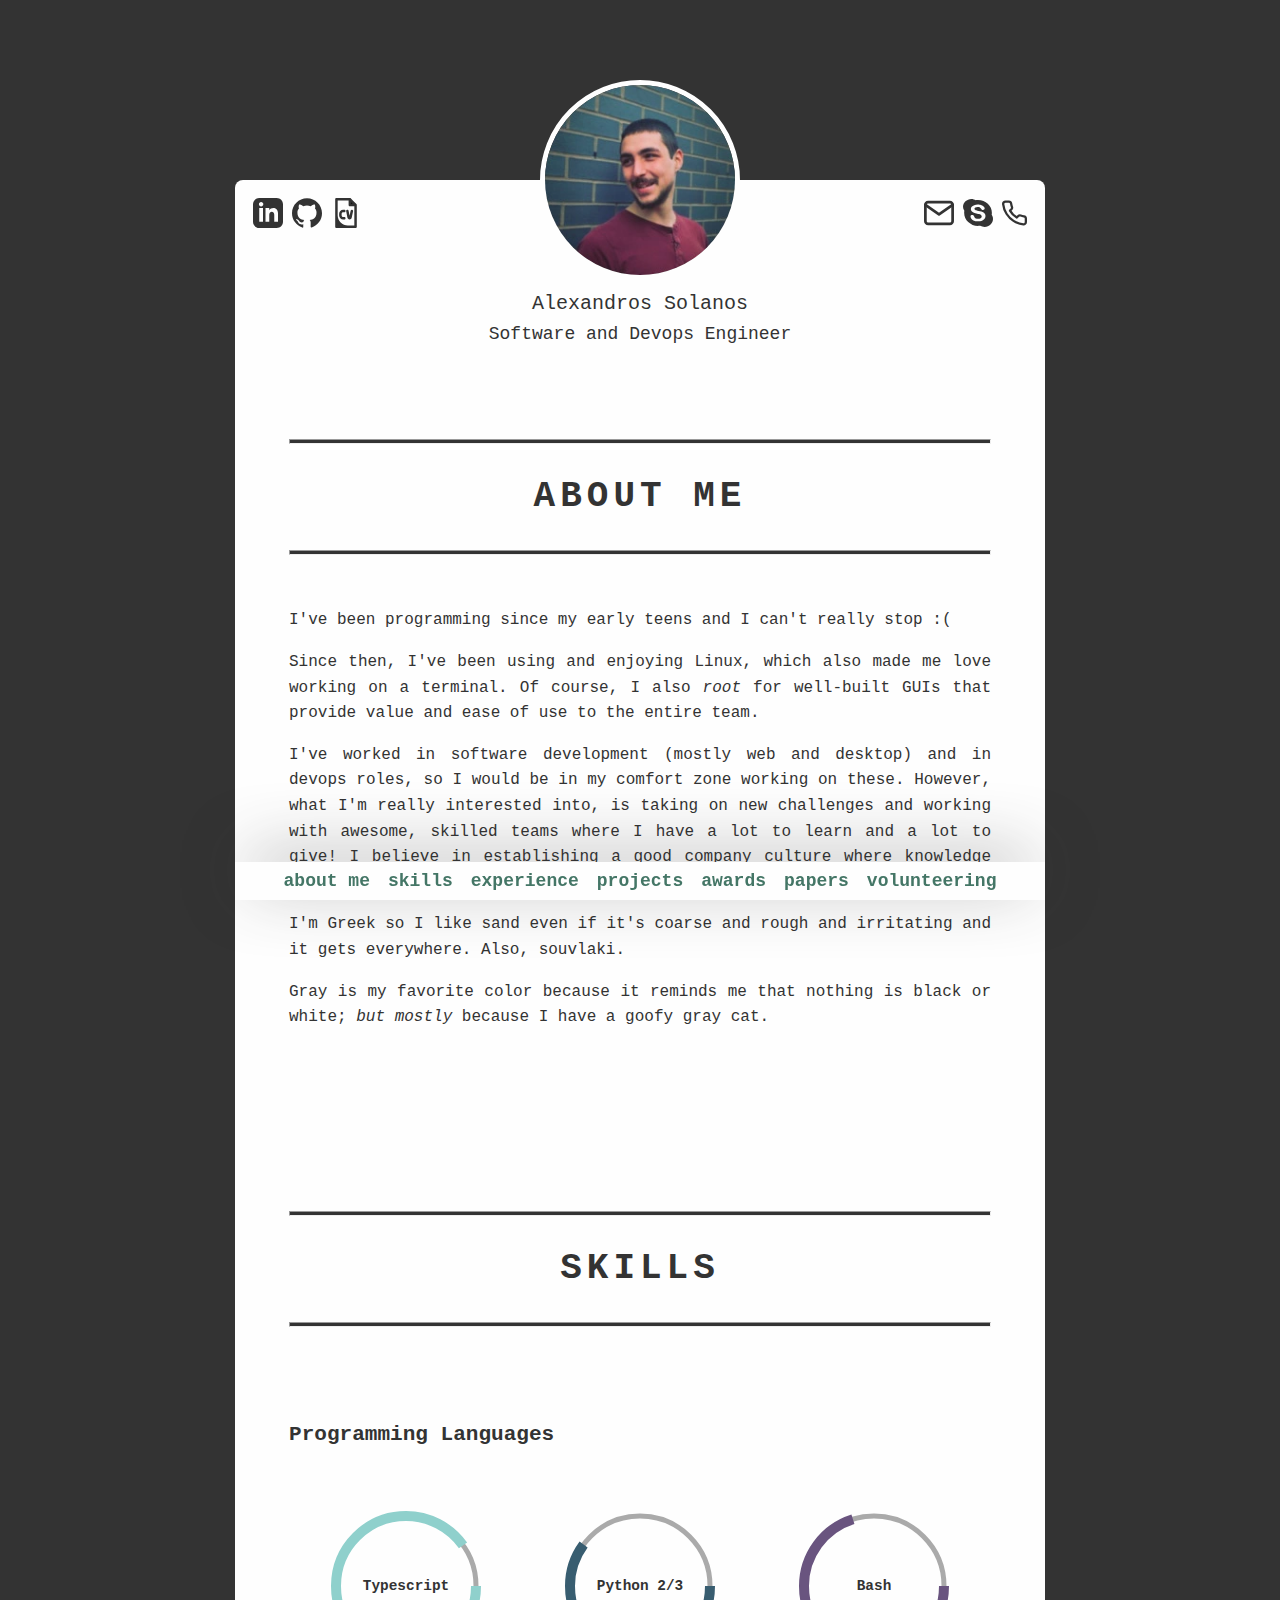
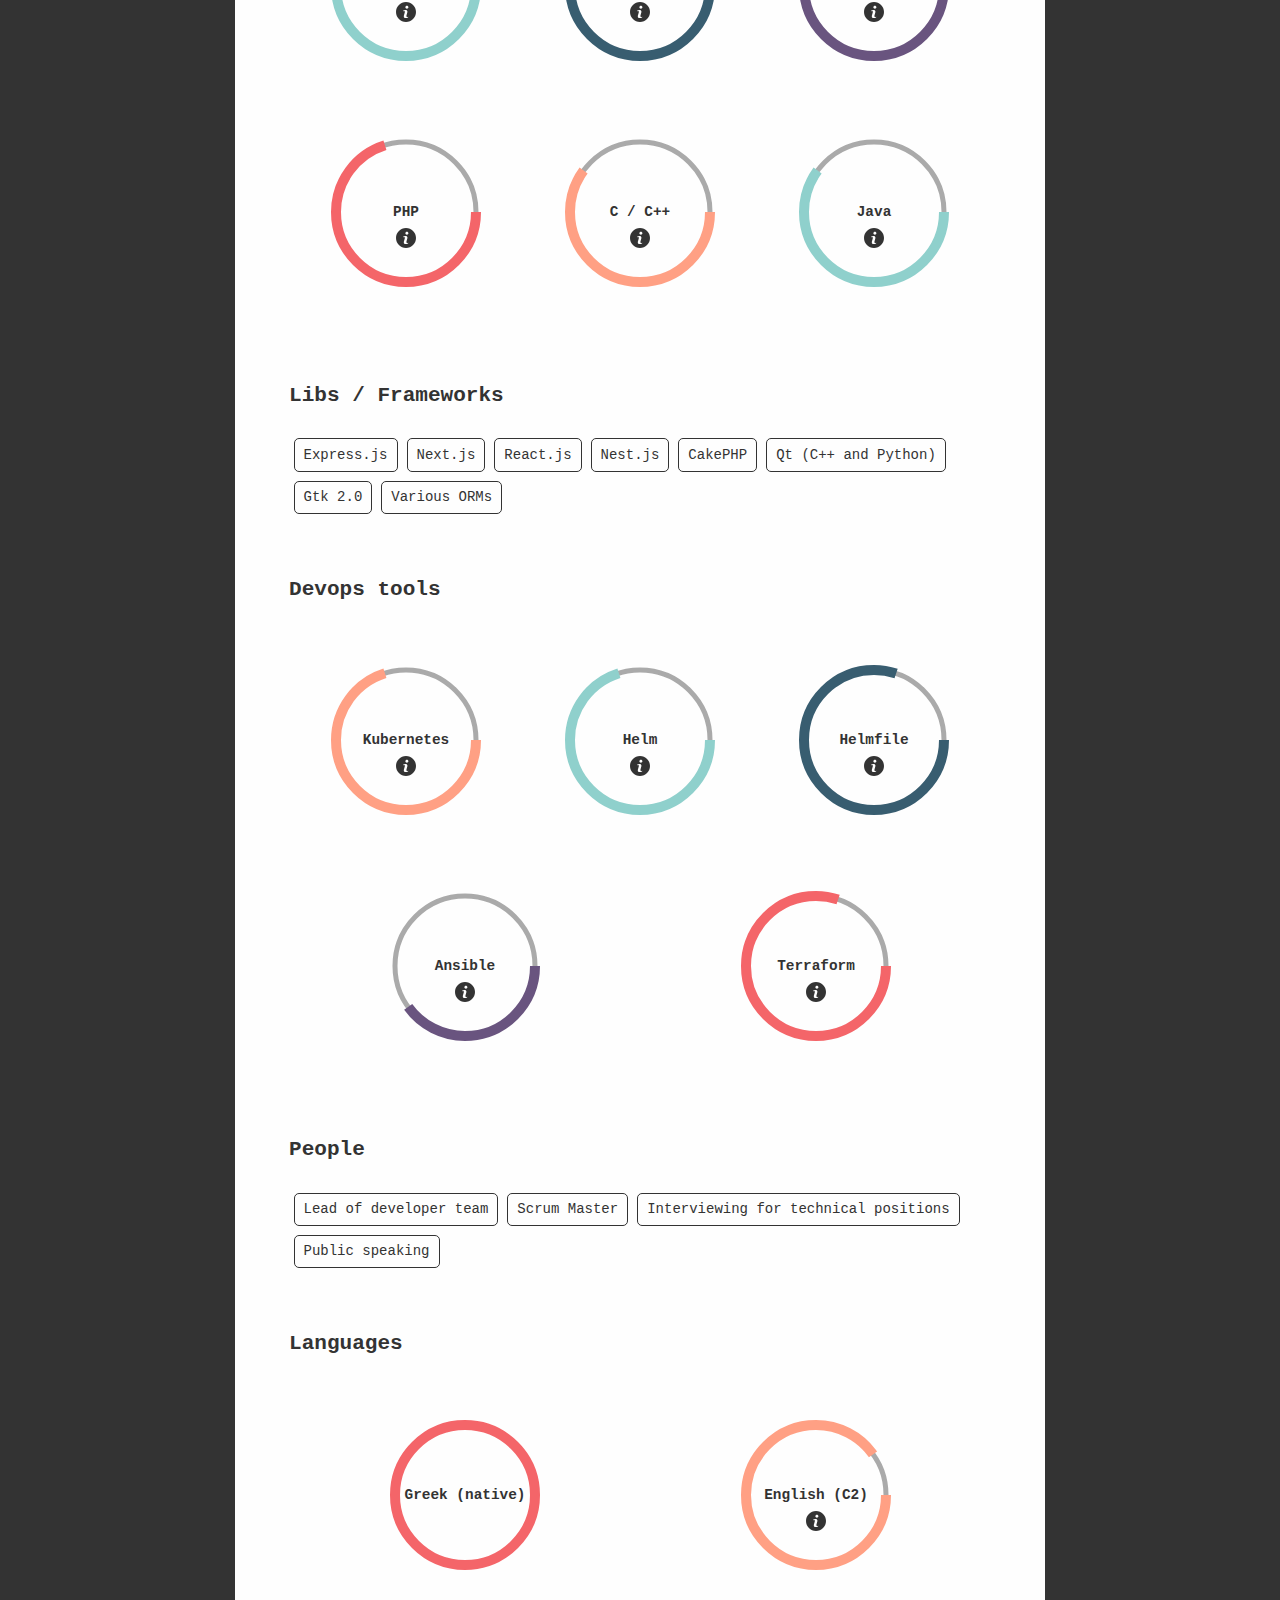
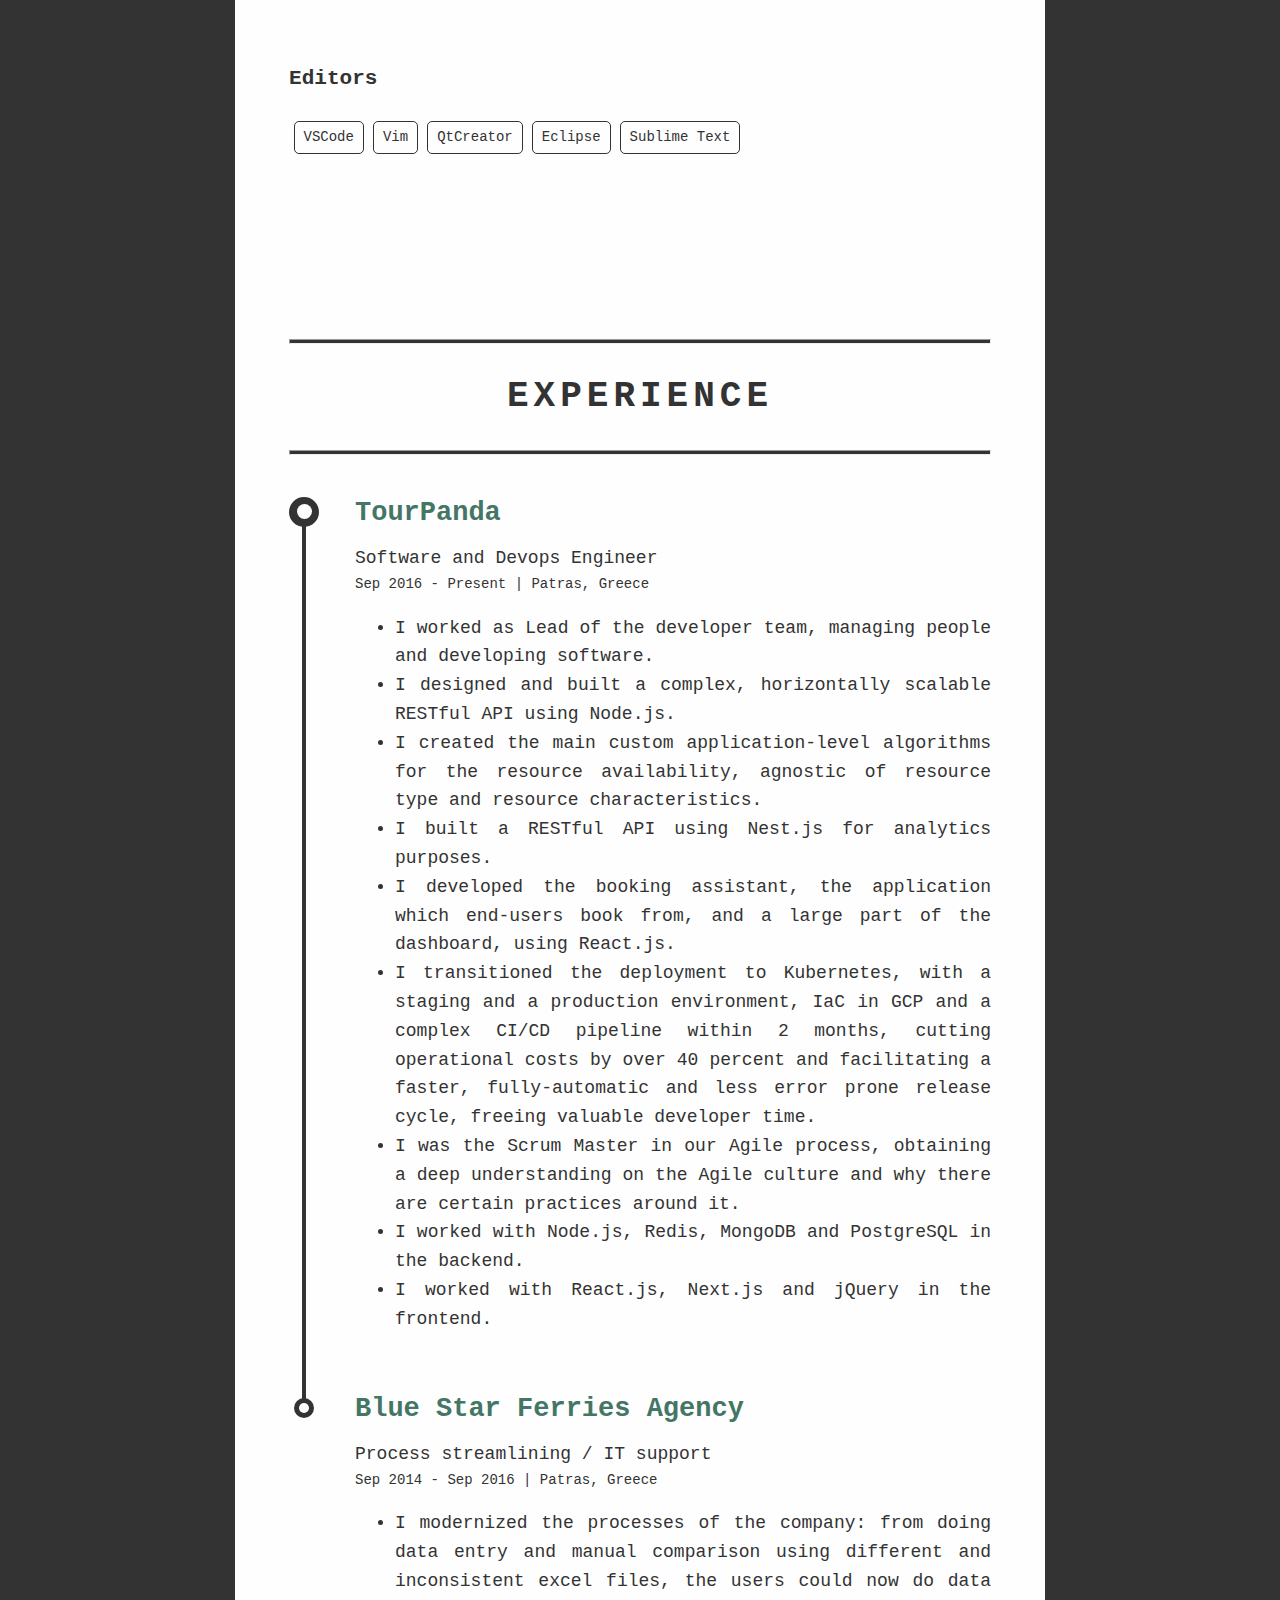
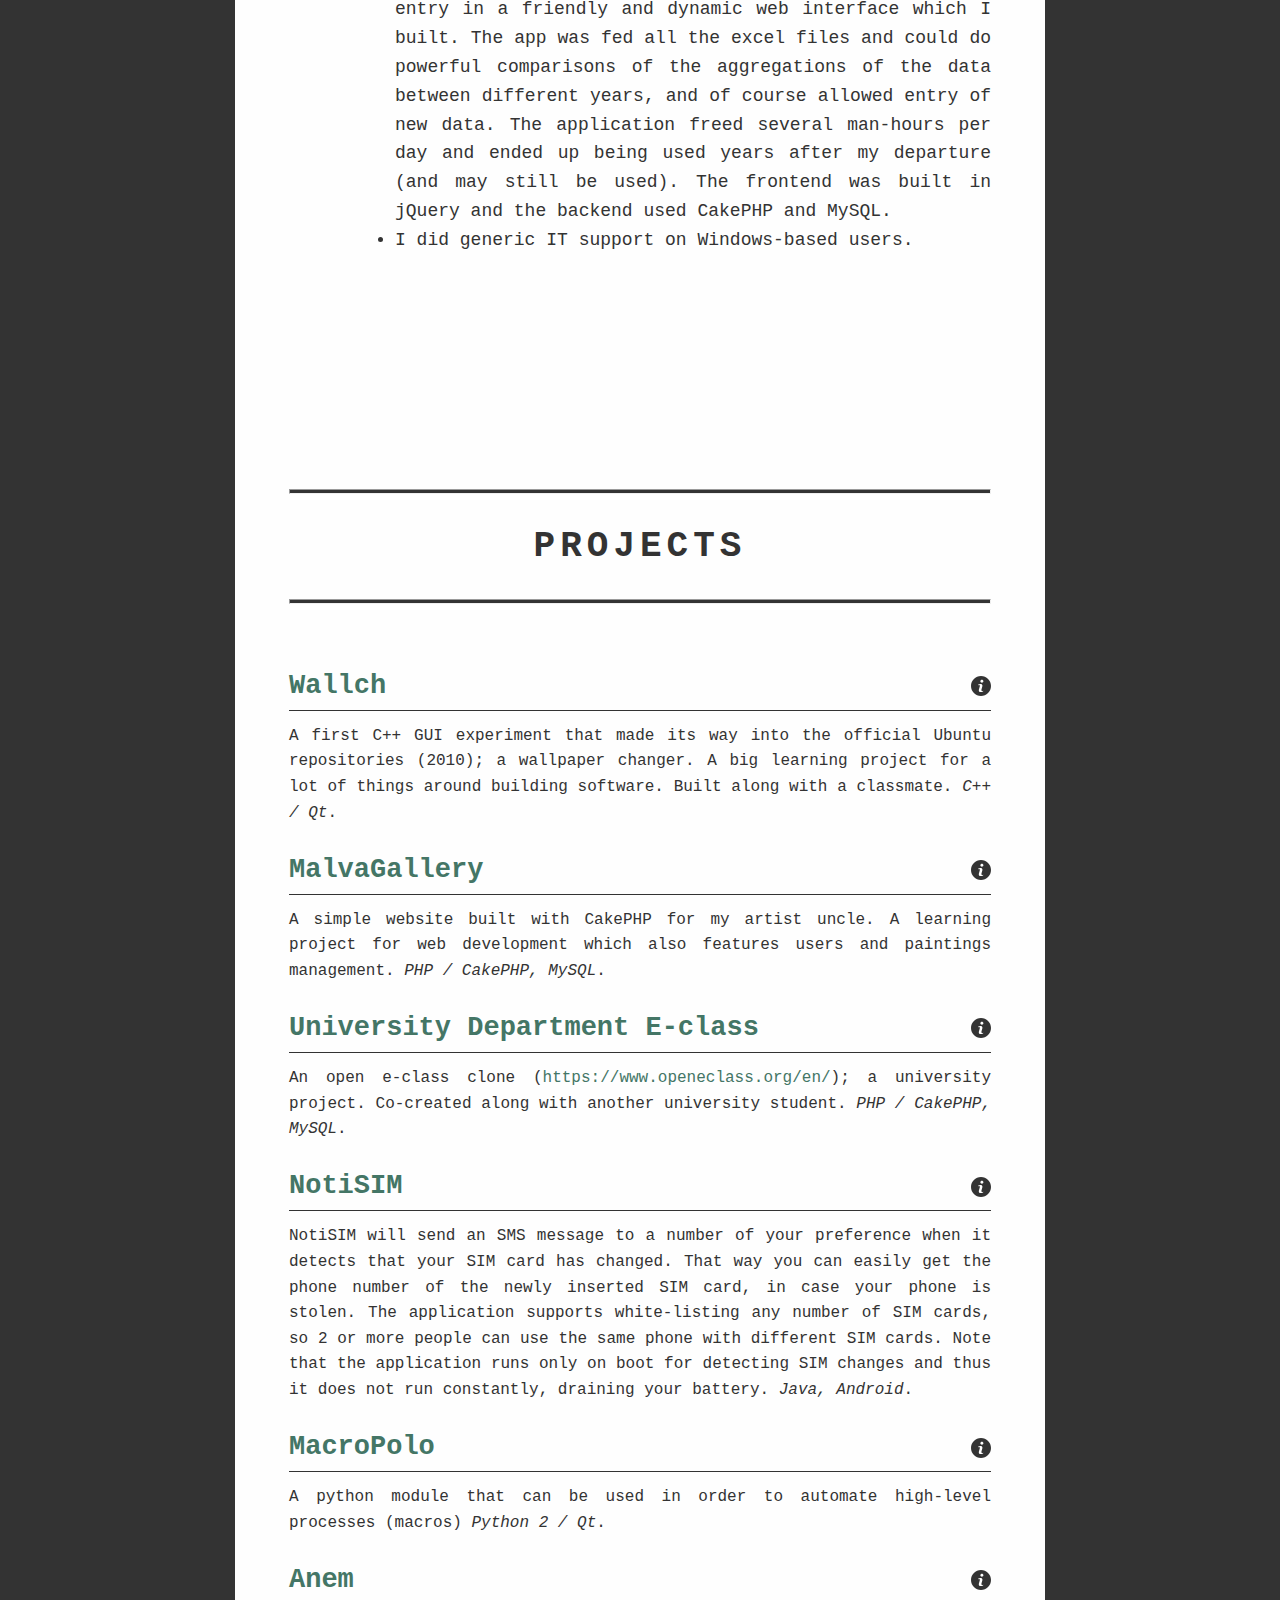
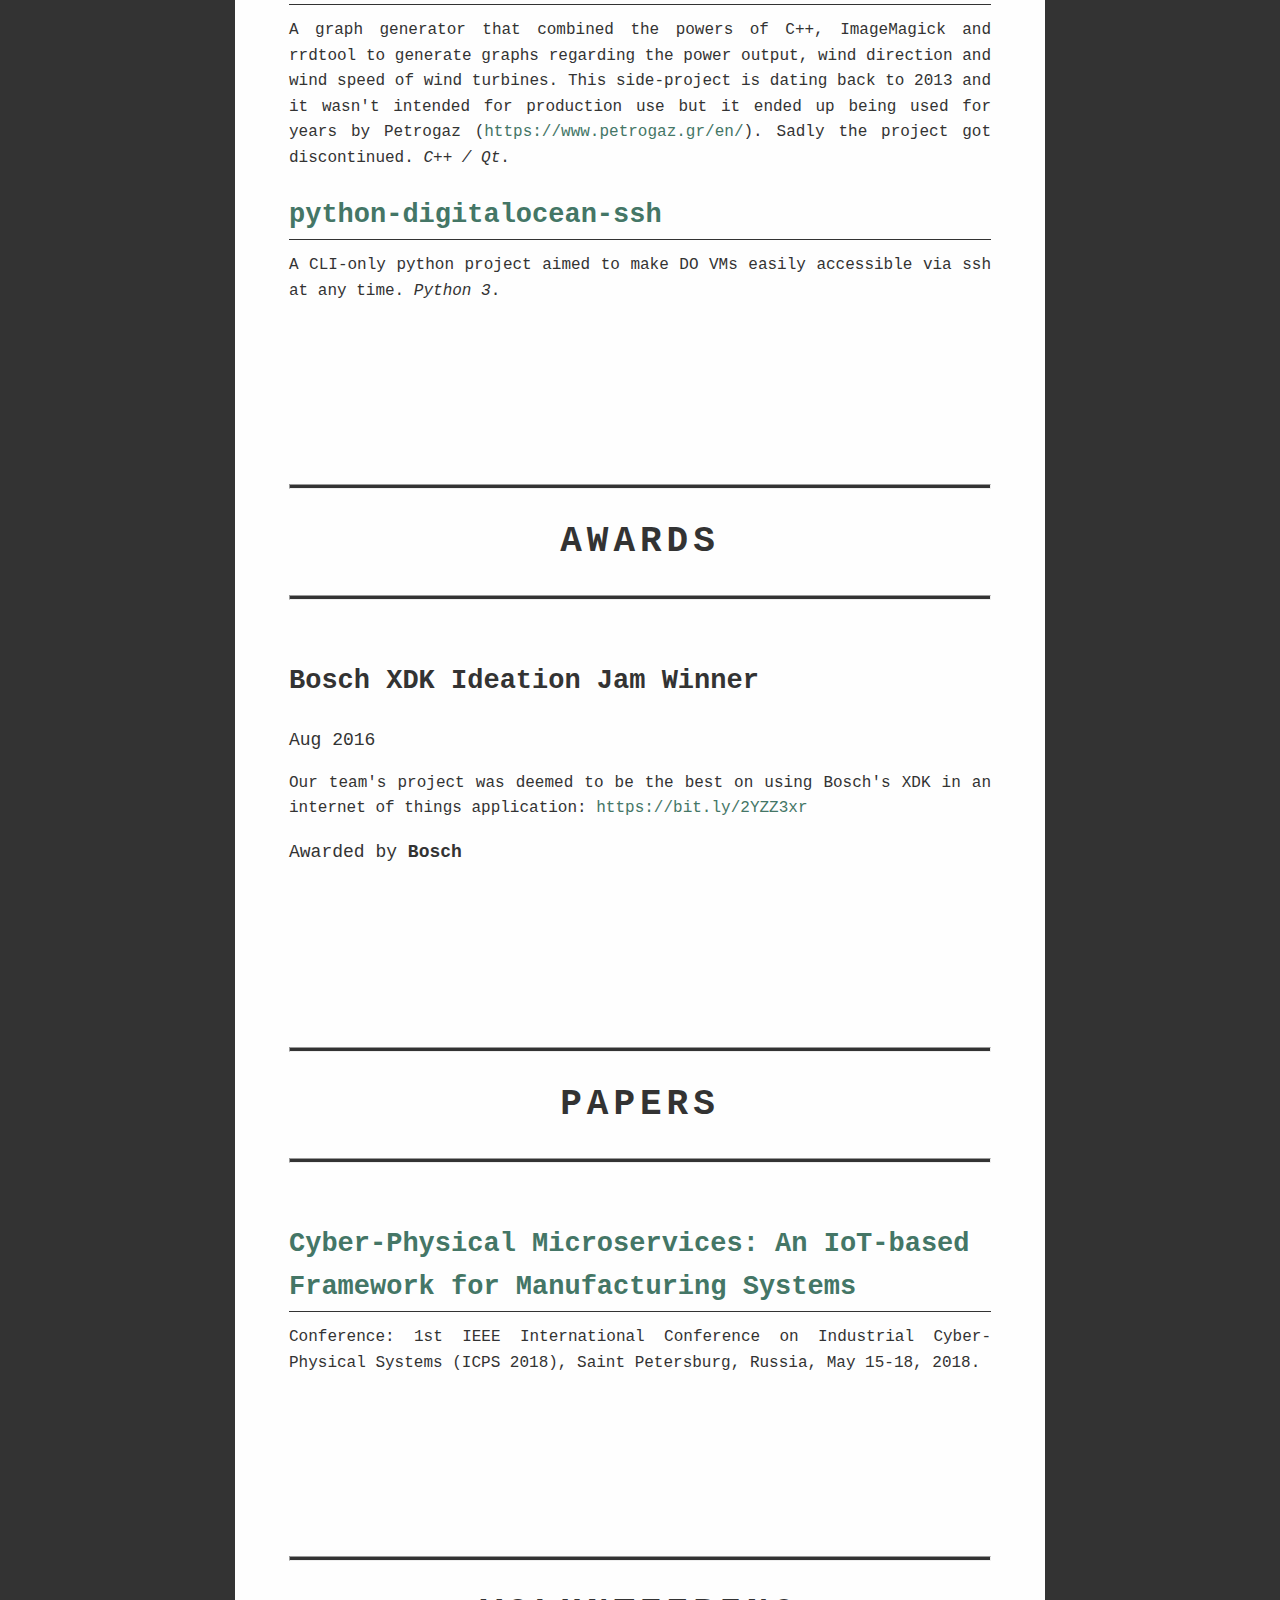
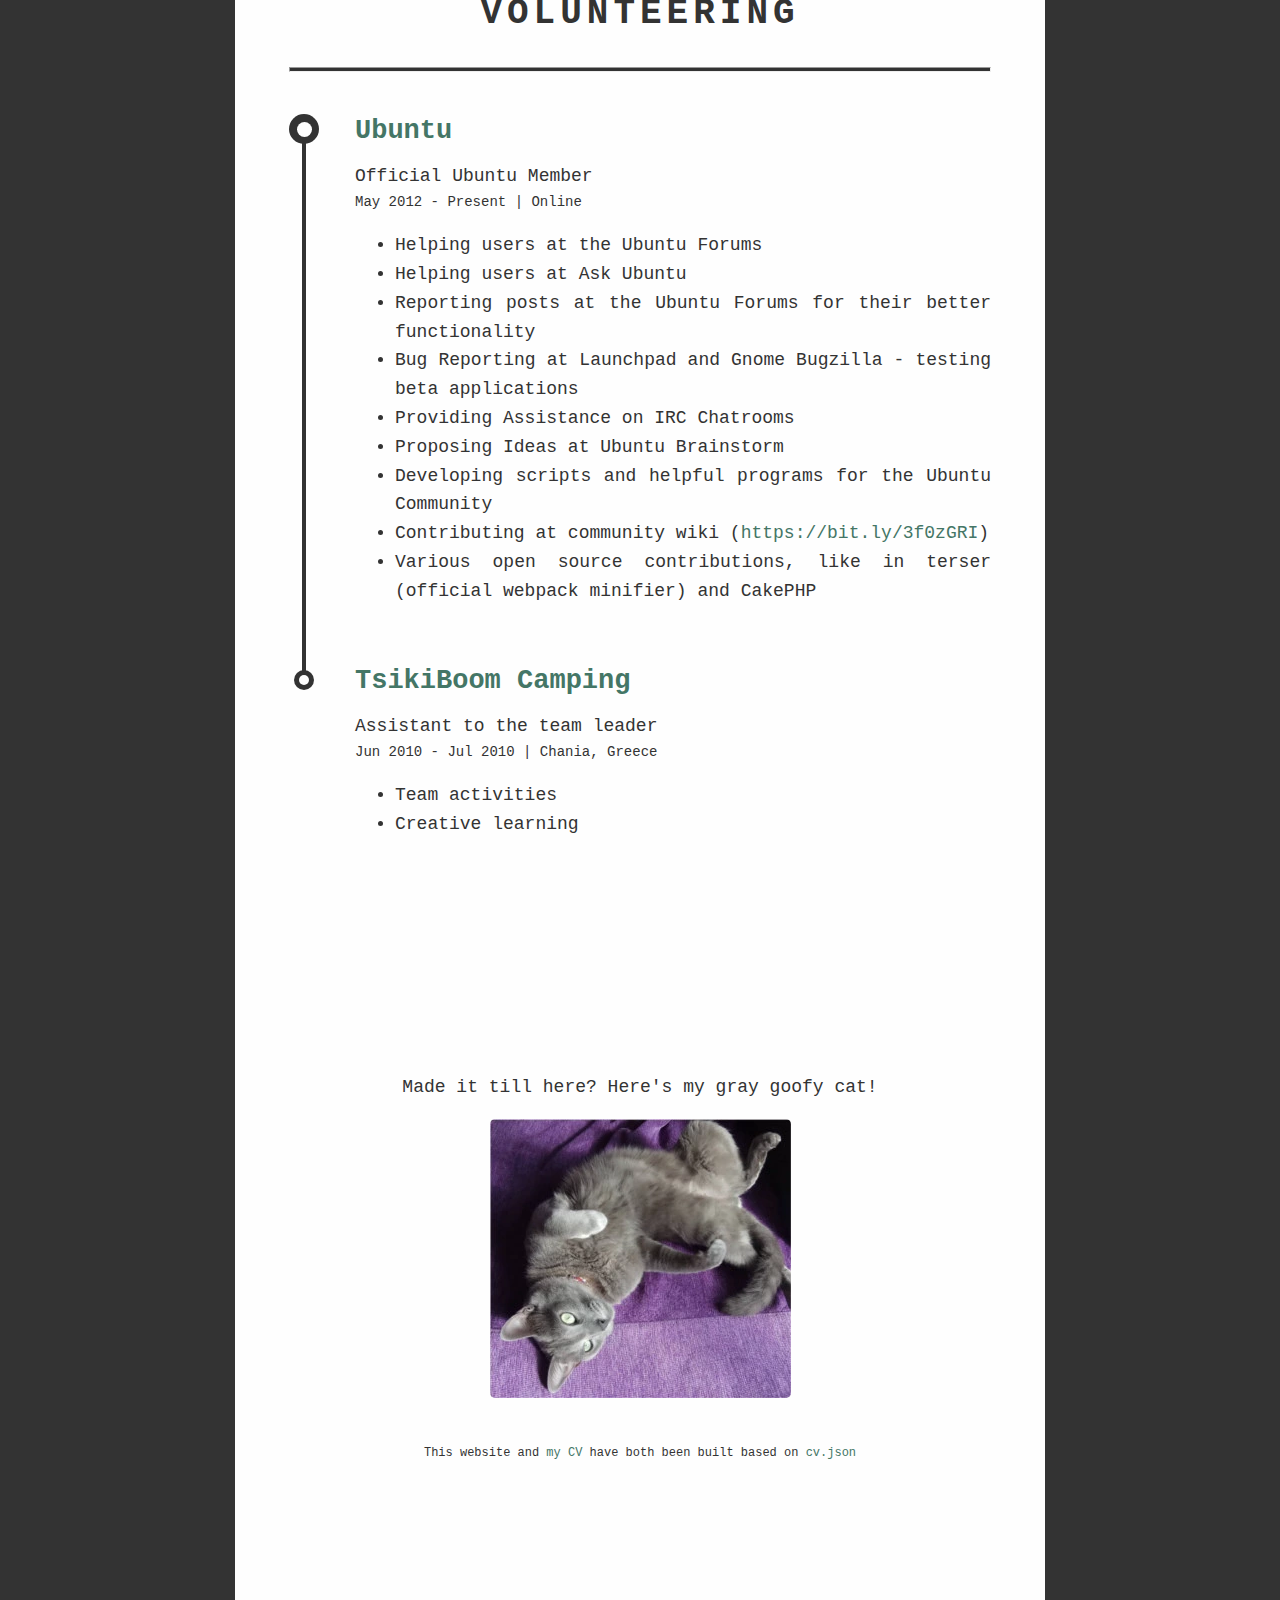
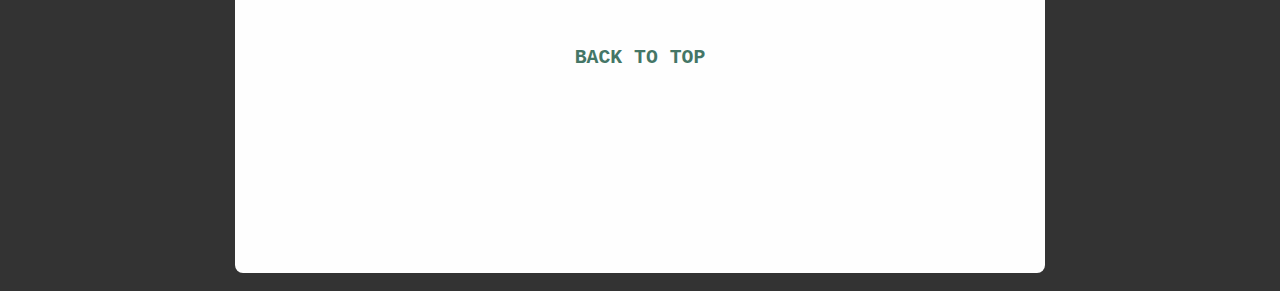
==== index.html @ 2d7b00c6 "Add thesis" ====
<!DOCTYPE html><html lang="en"><head><meta name="viewport" content="width=device-width"/><meta charSet="utf-8"/><link rel="icon" href="/favicon.ico"/><meta name="description" content="Learn how to build a personal website using Next.js"/><meta name="og:image" content="https://hytromo.github.io/face.jpeg"/><meta name="og:title" content="Alexandros Solanos"/><meta name="twitter:card" content="summary_large_image"/><title>Alexandros Solanos</title><meta name="next-head-count" content="8"/><link rel="preload" href="/_next/static/css/b0ff7fcc3a91b32f04a1.css" as="style"/><link rel="stylesheet" href="/_next/static/css/b0ff7fcc3a91b32f04a1.css"/><link rel="preload" href="/_next/static/css/cb4c4934662d2ac62aca.css" as="style"/><link rel="stylesheet" href="/_next/static/css/cb4c4934662d2ac62aca.css"/><link rel="preload" href="/_next/static/gJy0-XSWTUy_GkOORgJq3/pages/_app.js" as="script"/><link rel="preload" href="/_next/static/gJy0-XSWTUy_GkOORgJq3/pages/index.js" as="script"/><link rel="preload" href="/_next/static/runtime/webpack-c212667a5f965e81e004.js" as="script"/><link rel="preload" href="/_next/static/chunks/framework.c6faae2799416a6da8e8.js" as="script"/><link rel="preload" href="/_next/static/chunks/eb1008fdc35993d9be928523d91cb8d6f67444ec.a1a019ce3158294c8679.js" as="script"/><link rel="preload" href="/_next/static/runtime/main-e836bcb712dde9396cb3.js" as="script"/></head><body><div id="__next"><div class="layout_container__Tz0qD"><header class="layout_header__6DqUa"><picture><source srcSet="/face.webp" type="image/webp"/><img alt="My face" class="layout_faceImage__W2Tnr" src="/face.jpeg"/></picture><div class="layout_name__1UqME">Alexandros Solanos</div><div>Software and Devops Engineer</div><div class="layout_mobileIcons__LIrTj"></div><div class="layout_topLeft__2dX0M"><a target="_blank" rel="noopener noreferrer" href="https://www.linkedin.com/in/alexandros-solanos-160709a7/"><img src="/linkedin.svg" alt="linkedin"/></a><a target="_blank" rel="noopener noreferrer" href="https://github.com/hytromo"><img src="/github.svg" alt="github"/></a><a target="_blank" rel="noopener noreferrer" href="/cv.pdf"><img src="/cv.svg" alt="cv"/></a></div><div class="layout_topRight__ve3b9"><a href="mailto:solanosalex@gmail.com"><img src="/mail.svg" alt="mail"/></a><a href="skype:alexsolanos?chat"><img src="/skype.svg" alt="skype"/></a><a href="tel:+30 6945482042"><img class="layout_phone__14ay0" src="/phone.svg" alt="phone"/></a></div><div class="layout_mobileIcons__LIrTj"><a target="_blank" rel="noopener noreferrer" href="https://www.linkedin.com/in/alexandros-solanos-160709a7/"><img src="/linkedin.svg" alt="linkedin"/></a><a target="_blank" rel="noopener noreferrer" href="https://github.com/hytromo"><img src="/github.svg" alt="github"/></a><a target="_blank" rel="noopener noreferrer" href="/cv.pdf"><img src="/cv.svg" alt="cv"/></a><a href="mailto:solanosalex@gmail.com"><img src="/mail.svg" alt="mail"/></a><a href="skype:alexsolanos?chat"><img src="/skype.svg" alt="skype"/></a><a href="tel:+30 6945482042"><img class="layout_phone__14ay0" src="/phone.svg" alt="phone"/></a></div></header><main><div class="titles-menu_menu__16Sk1"><div class="titles-menu_entry__3-_Ki"><a href="#about-me">about me</a></div><div class="titles-menu_entry__3-_Ki"><a href="#skills">skills</a></div><div class="titles-menu_entry__3-_Ki"><a href="#experience">experience</a></div><div class="titles-menu_entry__3-_Ki"><a href="#projects">projects</a></div><div class="titles-menu_entry__3-_Ki"><a href="#awards">awards</a></div><div class="titles-menu_entry__3-_Ki"><a href="#papers">papers</a></div><div class="titles-menu_entry__3-_Ki"><a href="#volunteering">volunteering</a></div></div><section id="about-me"><hr class="section_hr__8esOR"/><h1 class="section_title__LVh5S">about me</h1><hr class="section_hr__8esOR"/><br/><p>I&#x27;ve been programming since my early teens and I can&#x27;t really stop :(</p><p>Since then, I&#x27;ve been using and enjoying Linux, which also made me love working on a terminal. Of course, I also<!-- --> <span style="font-style:italic">root</span> for well-built GUIs that provide value and ease of use to the entire team.</p><p>I&#x27;ve worked in software development (mostly web and desktop) and in devops roles, so I would be in my comfort zone working on these. However, what I&#x27;m really interested into, is taking on new challenges and working with awesome, skilled teams where I have a lot to learn and a lot to give! I believe in establishing a good company culture where knowledge sharing is the norm; and not using knowledge as a status symbol.</p><p>I&#x27;m Greek so I like sand even if it&#x27;s coarse and rough and irritating and it gets everywhere. Also, souvlaki.</p><p>Gray is my favorite color because it reminds me that nothing is black or white; <span style="font-style:italic">but mostly</span> <!-- -->because I have a goofy gray cat.</p></section><section id="skills"><hr class="section_hr__8esOR"/><h1 class="section_title__LVh5S">Skills</h1><hr class="section_hr__8esOR"/><br/><div class="skill_skill__3th8Z"><h3>Programming Languages</h3><div class="skill_skillList__yq02U"><div class="level_level__3fiA7"><div style="position:relative" class="circular-percentage_clickableSvg__3l2Du"><svg class="circular-percentage_svg__1FMJr" style="cursor:pointer" width="150" height="150"><circle class="circular-percentage_svgCircleBg__32LI0" stroke="#aaa" cx="75" cy="75" r="70" stroke-width="5"></circle><circle class="circular-percentage_svgCircle__2Tv3u" stroke="#8fd0cc" cx="75" cy="75" r="70" stroke-width="10" stroke-dasharray="439.822971502571" stroke-dashoffset="0"></circle><text text-anchor="middle" dominant-baseline="middle" x="75" y="75" class="circular-percentage_svgCircleText__17afK">Typescript </text></svg><a class="circular-percentage_info__x0g6w"><img alt="info" title="more information" class="circular-percentage_infoImg__1vODZ" src="info.svg"/></a></div></div><div class="level_level__3fiA7"><div style="position:relative" class="circular-percentage_clickableSvg__3l2Du"><svg class="circular-percentage_svg__1FMJr" style="cursor:pointer" width="150" height="150"><circle class="circular-percentage_svgCircleBg__32LI0" stroke="#aaa" cx="75" cy="75" r="70" stroke-width="5"></circle><circle class="circular-percentage_svgCircle__2Tv3u" stroke="#385d70" cx="75" cy="75" r="70" stroke-width="10" stroke-dasharray="439.822971502571" stroke-dashoffset="0"></circle><text text-anchor="middle" dominant-baseline="middle" x="75" y="75" class="circular-percentage_svgCircleText__17afK">Python 2/3 </text></svg><a class="circular-percentage_info__x0g6w"><img alt="info" title="more information" class="circular-percentage_infoImg__1vODZ" src="info.svg"/></a></div></div><div class="level_level__3fiA7"><div style="position:relative" class="circular-percentage_clickableSvg__3l2Du"><svg class="circular-percentage_svg__1FMJr" style="cursor:pointer" width="150" height="150"><circle class="circular-percentage_svgCircleBg__32LI0" stroke="#aaa" cx="75" cy="75" r="70" stroke-width="5"></circle><circle class="circular-percentage_svgCircle__2Tv3u" stroke="#69547f" cx="75" cy="75" r="70" stroke-width="10" stroke-dasharray="439.822971502571" stroke-dashoffset="0"></circle><text text-anchor="middle" dominant-baseline="middle" x="75" y="75" class="circular-percentage_svgCircleText__17afK">Bash </text></svg><a class="circular-percentage_info__x0g6w"><img alt="info" title="more information" class="circular-percentage_infoImg__1vODZ" src="info.svg"/></a></div></div><div class="level_level__3fiA7"><div style="position:relative" class="circular-percentage_clickableSvg__3l2Du"><svg class="circular-percentage_svg__1FMJr" style="cursor:pointer" width="150" height="150"><circle class="circular-percentage_svgCircleBg__32LI0" stroke="#aaa" cx="75" cy="75" r="70" stroke-width="5"></circle><circle class="circular-percentage_svgCircle__2Tv3u" stroke="#f46569" cx="75" cy="75" r="70" stroke-width="10" stroke-dasharray="439.822971502571" stroke-dashoffset="0"></circle><text text-anchor="middle" dominant-baseline="middle" x="75" y="75" class="circular-percentage_svgCircleText__17afK">PHP </text></svg><a class="circular-percentage_info__x0g6w"><img alt="info" title="more information" class="circular-percentage_infoImg__1vODZ" src="info.svg"/></a></div></div><div class="level_level__3fiA7"><div style="position:relative" class="circular-percentage_clickableSvg__3l2Du"><svg class="circular-percentage_svg__1FMJr" style="cursor:pointer" width="150" height="150"><circle class="circular-percentage_svgCircleBg__32LI0" stroke="#aaa" cx="75" cy="75" r="70" stroke-width="5"></circle><circle class="circular-percentage_svgCircle__2Tv3u" stroke="#ffa084" cx="75" cy="75" r="70" stroke-width="10" stroke-dasharray="439.822971502571" stroke-dashoffset="0"></circle><text text-anchor="middle" dominant-baseline="middle" x="75" y="75" class="circular-percentage_svgCircleText__17afK">C / C++ </text></svg><a class="circular-percentage_info__x0g6w"><img alt="info" title="more information" class="circular-percentage_infoImg__1vODZ" src="info.svg"/></a></div></div><div class="level_level__3fiA7"><div style="position:relative" class="circular-percentage_clickableSvg__3l2Du"><svg class="circular-percentage_svg__1FMJr" style="cursor:pointer" width="150" height="150"><circle class="circular-percentage_svgCircleBg__32LI0" stroke="#aaa" cx="75" cy="75" r="70" stroke-width="5"></circle><circle class="circular-percentage_svgCircle__2Tv3u" stroke="#8fd0cc" cx="75" cy="75" r="70" stroke-width="10" stroke-dasharray="439.822971502571" stroke-dashoffset="0"></circle><text text-anchor="middle" dominant-baseline="middle" x="75" y="75" class="circular-percentage_svgCircleText__17afK">Java </text></svg><a class="circular-percentage_info__x0g6w"><img alt="info" title="more information" class="circular-percentage_infoImg__1vODZ" src="info.svg"/></a></div></div></div></div><div class="skill_skill__3th8Z"><h3>Libs / Frameworks</h3><div class="skill_simpleSkillList__3i7ix"><div class="level_progressLess__1eMYr">Express.js</div><div class="level_progressLess__1eMYr">Next.js</div><div class="level_progressLess__1eMYr">React.js</div><div class="level_progressLess__1eMYr">Nest.js</div><div class="level_progressLess__1eMYr">CakePHP</div><div class="level_progressLess__1eMYr">Qt (C++ and Python)</div><div class="level_progressLess__1eMYr">Gtk 2.0</div><div class="level_progressLess__1eMYr">Various ORMs</div></div></div><div class="skill_skill__3th8Z"><h3>Devops tools</h3><div class="skill_skillList__yq02U"><div class="level_level__3fiA7"><div style="position:relative" class="circular-percentage_clickableSvg__3l2Du"><svg class="circular-percentage_svg__1FMJr" style="cursor:pointer" width="150" height="150"><circle class="circular-percentage_svgCircleBg__32LI0" stroke="#aaa" cx="75" cy="75" r="70" stroke-width="5"></circle><circle class="circular-percentage_svgCircle__2Tv3u" stroke="#ffa084" cx="75" cy="75" r="70" stroke-width="10" stroke-dasharray="439.822971502571" stroke-dashoffset="0"></circle><text text-anchor="middle" dominant-baseline="middle" x="75" y="75" class="circular-percentage_svgCircleText__17afK">Kubernetes </text></svg><a class="circular-percentage_info__x0g6w"><img alt="info" title="more information" class="circular-percentage_infoImg__1vODZ" src="info.svg"/></a></div></div><div class="level_level__3fiA7"><div style="position:relative" class="circular-percentage_clickableSvg__3l2Du"><svg class="circular-percentage_svg__1FMJr" style="cursor:pointer" width="150" height="150"><circle class="circular-percentage_svgCircleBg__32LI0" stroke="#aaa" cx="75" cy="75" r="70" stroke-width="5"></circle><circle class="circular-percentage_svgCircle__2Tv3u" stroke="#8fd0cc" cx="75" cy="75" r="70" stroke-width="10" stroke-dasharray="439.822971502571" stroke-dashoffset="0"></circle><text text-anchor="middle" dominant-baseline="middle" x="75" y="75" class="circular-percentage_svgCircleText__17afK">Helm </text></svg><a class="circular-percentage_info__x0g6w"><img alt="info" title="more information" class="circular-percentage_infoImg__1vODZ" src="info.svg"/></a></div></div><div class="level_level__3fiA7"><div style="position:relative" class="circular-percentage_clickableSvg__3l2Du"><svg class="circular-percentage_svg__1FMJr" style="cursor:pointer" width="150" height="150"><circle class="circular-percentage_svgCircleBg__32LI0" stroke="#aaa" cx="75" cy="75" r="70" stroke-width="5"></circle><circle class="circular-percentage_svgCircle__2Tv3u" stroke="#385d70" cx="75" cy="75" r="70" stroke-width="10" stroke-dasharray="439.822971502571" stroke-dashoffset="0"></circle><text text-anchor="middle" dominant-baseline="middle" x="75" y="75" class="circular-percentage_svgCircleText__17afK">Helmfile </text></svg><a class="circular-percentage_info__x0g6w"><img alt="info" title="more information" class="circular-percentage_infoImg__1vODZ" src="info.svg"/></a></div></div><div class="level_level__3fiA7"><div style="position:relative" class="circular-percentage_clickableSvg__3l2Du"><svg class="circular-percentage_svg__1FMJr" style="cursor:pointer" width="150" height="150"><circle class="circular-percentage_svgCircleBg__32LI0" stroke="#aaa" cx="75" cy="75" r="70" stroke-width="5"></circle><circle class="circular-percentage_svgCircle__2Tv3u" stroke="#69547f" cx="75" cy="75" r="70" stroke-width="10" stroke-dasharray="439.822971502571" stroke-dashoffset="0"></circle><text text-anchor="middle" dominant-baseline="middle" x="75" y="75" class="circular-percentage_svgCircleText__17afK">Ansible </text></svg><a class="circular-percentage_info__x0g6w"><img alt="info" title="more information" class="circular-percentage_infoImg__1vODZ" src="info.svg"/></a></div></div><div class="level_level__3fiA7"><div style="position:relative" class="circular-percentage_clickableSvg__3l2Du"><svg class="circular-percentage_svg__1FMJr" style="cursor:pointer" width="150" height="150"><circle class="circular-percentage_svgCircleBg__32LI0" stroke="#aaa" cx="75" cy="75" r="70" stroke-width="5"></circle><circle class="circular-percentage_svgCircle__2Tv3u" stroke="#f46569" cx="75" cy="75" r="70" stroke-width="10" stroke-dasharray="439.822971502571" stroke-dashoffset="0"></circle><text text-anchor="middle" dominant-baseline="middle" x="75" y="75" class="circular-percentage_svgCircleText__17afK">Terraform </text></svg><a class="circular-percentage_info__x0g6w"><img alt="info" title="more information" class="circular-percentage_infoImg__1vODZ" src="info.svg"/></a></div></div></div></div><div class="skill_skill__3th8Z"><h3>People</h3><div class="skill_simpleSkillList__3i7ix"><div class="level_progressLess__1eMYr">Lead of developer team</div><div class="level_progressLess__1eMYr">Scrum Master</div><div class="level_progressLess__1eMYr">Interviewing for technical positions</div><div class="level_progressLess__1eMYr">Public speaking</div></div></div><div class="skill_skill__3th8Z"><h3>Languages</h3><div class="skill_skillList__yq02U"><div class="level_level__3fiA7"><div style="position:relative" class=""><svg class="circular-percentage_svg__1FMJr" style="cursor:default" width="150" height="150"><circle class="circular-percentage_svgCircleBg__32LI0" stroke="#aaa" cx="75" cy="75" r="70" stroke-width="5"></circle><circle class="circular-percentage_svgCircle__2Tv3u" stroke="#f46569" cx="75" cy="75" r="70" stroke-width="10" stroke-dasharray="439.822971502571" stroke-dashoffset="0"></circle><text text-anchor="middle" dominant-baseline="middle" x="75" y="75" class="circular-percentage_svgCircleText__17afK">Greek (native) </text></svg></div></div><div class="level_level__3fiA7"><div style="position:relative" class="circular-percentage_clickableSvg__3l2Du"><svg class="circular-percentage_svg__1FMJr" style="cursor:pointer" width="150" height="150"><circle class="circular-percentage_svgCircleBg__32LI0" stroke="#aaa" cx="75" cy="75" r="70" stroke-width="5"></circle><circle class="circular-percentage_svgCircle__2Tv3u" stroke="#ffa084" cx="75" cy="75" r="70" stroke-width="10" stroke-dasharray="439.822971502571" stroke-dashoffset="0"></circle><text text-anchor="middle" dominant-baseline="middle" x="75" y="75" class="circular-percentage_svgCircleText__17afK">English (C2) </text></svg><a class="circular-percentage_info__x0g6w"><img alt="info" title="more information" class="circular-percentage_infoImg__1vODZ" src="info.svg"/></a></div></div></div></div><div class="skill_skill__3th8Z"><h3>Editors</h3><div class="skill_simpleSkillList__3i7ix"><div class="level_progressLess__1eMYr">VSCode</div><div class="level_progressLess__1eMYr">Vim</div><div class="level_progressLess__1eMYr">QtCreator</div><div class="level_progressLess__1eMYr">Eclipse</div><div class="level_progressLess__1eMYr">Sublime Text</div></div></div></section><section id="experience"><hr class="section_hr__8esOR"/><h1 class="section_title__LVh5S">Experience</h1><hr class="section_hr__8esOR"/><br/><div class="workplace_workplace__Atdhy"><div class="workplace_dotWrap__2qPRJ workplace_now__9TFqt"><div class="workplace_outerDot__2Mttl workplace_now__9TFqt"><div class="workplace_innerDot__2Y3jB workplace_now__9TFqt"></div></div></div><div><div><h2 style="margin-top:0;margin-bottom:.5rem;display:inline-block"><a target="_blank" rel="noopener noreferrer" href="https://tourpanda.com">TourPanda</a></h2> </div><div>Software and Devops Engineer</div><div><div class="workplace_date__3f5Zt">Sep 2016 - Present<!-- --> |<!-- --> <!-- -->Patras, Greece</div><ul><li>I worked as Lead of the developer team, managing people and developing software.</li><li>I designed and built a complex, horizontally scalable RESTful API using Node.js.</li><li>I created the main custom application-level algorithms for the resource availability, agnostic of resource type and resource characteristics.</li><li>I built a RESTful API using Nest.js for analytics purposes.</li><li>I developed the booking assistant, the application which end-users book from, and a large part of the dashboard, using React.js.</li><li>I transitioned the deployment to Kubernetes, with a staging and a production environment, IaC in GCP and a complex CI/CD pipeline within 2 months, cutting operational costs by over 40 percent and facilitating a faster, fully-automatic and less error prone release cycle, freeing valuable developer time.</li><li>I was the Scrum Master in our Agile process, obtaining a deep understanding on the Agile culture and why there are certain practices around it.</li><li>I worked with Node.js, Redis, MongoDB and PostgreSQL in the backend.</li><li>I worked with React.js, Next.js and jQuery in the frontend.</li></ul></div></div></div><div class="workplace_workplace__Atdhy workplace_last__2DTGN"><div class="workplace_dotWrap__2qPRJ"><div class="workplace_outerDot__2Mttl"><div class="workplace_innerDot__2Y3jB"></div></div></div><div><div><h2 style="margin-top:0;margin-bottom:.5rem;display:inline-block"><a target="_blank" rel="noopener noreferrer" href="https://ferrycenter.gr/">Blue Star Ferries Agency</a></h2> </div><div>Process streamlining / IT support</div><div><div class="workplace_date__3f5Zt">Sep 2014 - Sep 2016<!-- --> |<!-- --> <!-- -->Patras, Greece</div><ul><li>I modernized the processes of the company: from doing data entry and manual comparison using different and inconsistent excel files, the users could now do data entry in a friendly and dynamic web interface which I built. The app was fed all the excel files and could do powerful comparisons of the aggregations of the data between different years, and of course allowed entry of new data. The application freed several man-hours per day and ended up being used years after my departure (and may still be used). The frontend was built in jQuery and the backend used CakePHP and MySQL.</li><li>I did generic IT support on Windows-based users.</li></ul></div></div></div></section><section id="projects"><hr class="section_hr__8esOR"/><h1 class="section_title__LVh5S">Projects</h1><hr class="section_hr__8esOR"/><br/><div><h2 class="project_title__OgHe5"><a target="_blank" rel="noopener noreferrer" href="https://launchpad.net/wallpaper-changer">Wallch</a><img title="more information" class="project_moreInfo__1Svs5" style="cursor:pointer" src="info.svg"/></h2><p>A first C++ GUI experiment that made its way into the official Ubuntu repositories (2010); a wallpaper changer. A big learning project for a lot of things around building software. Built along with a classmate.<!-- --> <i>C++ / Qt</i>.</p></div><div><h2 class="project_title__OgHe5"><a target="_blank" rel="noopener noreferrer" href="https://malvagallery.com/">MalvaGallery</a><img title="more information" class="project_moreInfo__1Svs5" style="cursor:pointer" src="info.svg"/></h2><p>A simple website built with CakePHP for my artist uncle. A learning project for web development which also features users and paintings management.<!-- --> <i>PHP / CakePHP, MySQL</i>.</p></div><div><h2 class="project_title__OgHe5"><a target="_blank" rel="noopener noreferrer" href="https://github.com/themetalfleece/university-department-eclass-project">University Department E-class</a><img title="more information" class="project_moreInfo__1Svs5" style="cursor:pointer" src="info.svg"/></h2><p>An open e-class clone (<a href="https://www.openeclass.org/en/" target="_blank" rel="noopener noreferrer">https://www.openeclass.org/en/</a>); a university project. Co-created along with another university student.<!-- --> <i>PHP / CakePHP, MySQL</i>.</p></div><div><h2 class="project_title__OgHe5"><a target="_blank" rel="noopener noreferrer">NotiSIM</a><img title="more information" class="project_moreInfo__1Svs5" style="cursor:pointer" src="info.svg"/></h2><p>NotiSIM will send an SMS message to a number of your preference when it detects that your SIM card has changed. That way you can easily get the phone number of the newly inserted SIM card, in case your phone is stolen. The application supports white-listing any number of SIM cards, so 2 or more people can use the same phone with different SIM cards. Note that the application runs only on boot for detecting SIM changes and thus it does not run constantly, draining your battery.<!-- --> <i>Java, Android</i>.</p></div><div><h2 class="project_title__OgHe5"><a target="_blank" rel="noopener noreferrer" href="https://github.com/hytromo/MacroPolo">MacroPolo</a><img title="more information" class="project_moreInfo__1Svs5" style="cursor:pointer" src="info.svg"/></h2><p>A python module that can be used in order to automate high-level processes (macros)<!-- --> <i>Python 2 / Qt</i>.</p></div><div><h2 class="project_title__OgHe5"><a target="_blank" rel="noopener noreferrer" href="https://github.com/hytromo/anem">Anem</a><img title="more information" class="project_moreInfo__1Svs5" style="cursor:pointer" src="info.svg"/></h2><p>A graph generator that combined the powers of C++, ImageMagick and rrdtool to generate graphs regarding the power output, wind direction and wind speed of wind turbines. This side-project is dating back to 2013 and it wasn&#x27;t intended for production use but it ended up being used for years by Petrogaz (<a href="https://www.petrogaz.gr/en/" target="_blank" rel="noopener noreferrer">https://www.petrogaz.gr/en/</a>). Sadly the project got discontinued.<!-- --> <i>C++ / Qt</i>.</p></div><div><h2 class="project_title__OgHe5"><a target="_blank" rel="noopener noreferrer" href="https://github.com/hytromo/python-digitalocean-ssh">python-digitalocean-ssh</a></h2><p>A CLI-only python project aimed to make DO VMs easily accessible via ssh at any time.<!-- --> <i>Python 3</i>.</p></div></section><section id="awards"><hr class="section_hr__8esOR"/><h1 class="section_title__LVh5S">Awards</h1><hr class="section_hr__8esOR"/><br/><div><h2>Bosch XDK Ideation Jam Winner</h2> Aug 2016<p>Our team&#x27;s project was deemed to be the best on using Bosch&#x27;s XDK in an internet of things application: <a href="https://bit.ly/2YZZ3xr" target="_blank" rel="noopener noreferrer">https://bit.ly/2YZZ3xr</a></p>Awarded by <b>Bosch</b></div></section><section id="papers"><hr class="section_hr__8esOR"/><h1 class="section_title__LVh5S">Papers</h1><hr class="section_hr__8esOR"/><br/><div><h2 class="project_title__OgHe5"><a target="_blank" rel="noopener noreferrer" href="https://bit.ly/2BXPLsz">Cyber-Physical Microservices: An IoT-based Framework for Manufacturing Systems</a></h2><p>Conference: 1st IEEE International Conference on Industrial Cyber-Physical Systems (ICPS 2018), Saint Petersburg, Russia, May 15-18, 2018.</p></div></section><section id="volunteering"><hr class="section_hr__8esOR"/><h1 class="section_title__LVh5S">Volunteering</h1><hr class="section_hr__8esOR"/><br/><div class="workplace_workplace__Atdhy"><div class="workplace_dotWrap__2qPRJ workplace_now__9TFqt"><div class="workplace_outerDot__2Mttl workplace_now__9TFqt"><div class="workplace_innerDot__2Y3jB workplace_now__9TFqt"></div></div></div><div><div><h2 style="margin-top:0;margin-bottom:.5rem;display:inline-block"><a target="_blank" rel="noopener noreferrer" href="https://ubuntuforums.org/showthread.php?t=1984130">Ubuntu</a></h2> </div><div>Official Ubuntu Member</div><div><div class="workplace_date__3f5Zt">May 2012 - Present<!-- --> |<!-- --> <!-- -->Online</div><ul><li>Helping users at the Ubuntu Forums</li><li>Helping users at Ask Ubuntu</li><li>Reporting posts at the Ubuntu Forums for their better functionality</li><li>Bug Reporting at Launchpad and Gnome Bugzilla - testing beta applications</li><li>Providing Assistance on IRC Chatrooms</li><li>Proposing Ideas at Ubuntu Brainstorm</li><li>Developing scripts and helpful programs for the Ubuntu Community</li><li>Contributing at community wiki (<a href="https://bit.ly/3f0zGRI" target="_blank" rel="noopener noreferrer">https://bit.ly/3f0zGRI</a>)</li><li>Various open source contributions, like in terser (official webpack minifier) and CakePHP</li></ul></div></div></div><div class="workplace_workplace__Atdhy workplace_last__2DTGN"><div class="workplace_dotWrap__2qPRJ"><div class="workplace_outerDot__2Mttl"><div class="workplace_innerDot__2Y3jB"></div></div></div><div><div><h2 style="margin-top:0;margin-bottom:.5rem;display:inline-block"><a target="_blank" rel="noopener noreferrer" href="https://tsikiboom.com">TsikiBoom Camping</a></h2> </div><div>Assistant to the team leader</div><div><div class="workplace_date__3f5Zt">Jun 2010 - Jul 2010<!-- --> |<!-- --> <!-- -->Chania, Greece</div><ul><li>Team activities</li><li>Creative learning</li></ul></div></div></div></section><p style="text-align:center">Made it till here? Here&#x27;s my gray goofy cat!</p><div style="display:flex;justify-content:center"><picture><source srcSet="goofy-cat.webp" type="image/webp"/><img alt="My goofy cat" style="border-radius:5px" src="goofy-cat.jpeg"/></picture></div><p style="font-size:12px;margin-top:2rem;text-align:center">This website and<!-- --> <a href="cv.pdf" target="_blank" rel="noopener noreferrer">my CV</a> <!-- -->have both been built based on<!-- --> <a href="cv.json" target="_blank" rel="noopener noreferrer">cv.json</a></p><div style="text-align:center;font-size:1.1rem;font-weight:bold;margin-top:10rem;padding-bottom:10rem"><a>BACK TO TOP</a></div></main></div></div><script id="__NEXT_DATA__" type="application/json">{"props":{"pageProps":{}},"page":"/","query":{},"buildId":"gJy0-XSWTUy_GkOORgJq3","nextExport":true,"autoExport":true,"isFallback":false}</script><script nomodule="" src="/_next/static/runtime/polyfills-db3eeaf8fbc6db3a50d4.js"></script><script async="" data-next-page="/_app" src="/_next/static/gJy0-XSWTUy_GkOORgJq3/pages/_app.js"></script><script async="" data-next-page="/" src="/_next/static/gJy0-XSWTUy_GkOORgJq3/pages/index.js"></script><script src="/_next/static/runtime/webpack-c212667a5f965e81e004.js" async=""></script><script src="/_next/static/chunks/framework.c6faae2799416a6da8e8.js" async=""></script><script src="/_next/static/chunks/eb1008fdc35993d9be928523d91cb8d6f67444ec.a1a019ce3158294c8679.js" async=""></script><script src="/_next/static/runtime/main-e836bcb712dde9396cb3.js" async=""></script><script src="/_next/static/gJy0-XSWTUy_GkOORgJq3/_buildManifest.js" async=""></script><script src="/_next/static/gJy0-XSWTUy_GkOORgJq3/_ssgManifest.js" async=""></script></body></html>
---- _next/static/css/b0ff7fcc3a91b32f04a1.css ----
body,html{padding:0;margin:0;font-family:Courier,monospace;line-height:1.6;font-size:18px;background-color:#333}*{box-sizing:border-box;color:#333}a{color:#447666;text-decoration:none}a:hover{text-decoration:underline;cursor:pointer}:focus{outline:none}::-moz-focus-inner{border:0}main{padding:0 2rem;margin-top:5rem}section{margin-bottom:10rem}section p{font-size:16px}@media screen and (max-width:600px){ul{padding-left:0}main{padding:0 1rem}}@media screen and (min-width:600px){li,p{text-align:justify}}
---- _next/static/css/b0ff7fcc3a91b32f04a1.css ----
body,html{padding:0;margin:0;font-family:Courier,monospace;line-height:1.6;font-size:18px;background-color:#333}*{box-sizing:border-box;color:#333}a{color:#447666;text-decoration:none}a:hover{text-decoration:underline;cursor:pointer}:focus{outline:none}::-moz-focus-inner{border:0}main{padding:0 2rem;margin-top:5rem}section{margin-bottom:10rem}section p{font-size:16px}@media screen and (max-width:600px){ul{padding-left:0}main{padding:0 1rem}}@media screen and (min-width:600px){li,p{text-align:justify}}
---- _next/static/css/cb4c4934662d2ac62aca.css ----
.layout_container__Tz0qD{max-width:45rem;padding:6rem 1rem 1rem;border-radius:8px;margin:10rem auto 1rem;background-color:#fefefe;position:relative}.layout_header__6DqUa{display:flex;flex-direction:column;align-items:center}.layout_name__1UqME{font-size:20px}.layout_topRight__ve3b9{right:1rem}.layout_topLeft__2dX0M,.layout_topRight__ve3b9{position:absolute;display:flex;flex-direction:row;top:1rem}.layout_topLeft__2dX0M{left:1rem}.layout_topLeft__2dX0M a,.layout_topRight__ve3b9 a{display:block}.layout_mobileIcons__LIrTj a img,.layout_topLeft__2dX0M a img,.layout_topRight__ve3b9 a img{width:30px;height:30px}.layout_mobileIcons__LIrTj a img.layout_phone__14ay0,.layout_topRight__ve3b9 a img.layout_phone__14ay0{width:25px}.layout_topLeft__2dX0M a:not(:first-of-type),.layout_topRight__ve3b9 a:not(:first-of-type){margin-left:.5rem}.layout_faceImage__W2Tnr{border-radius:100%;width:200px;height:200px;position:absolute;top:0;transform:translateY(-50%);border:5px solid #fefefe;left:0;right:0;margin-left:auto;margin-right:auto}.layout_mobileIcons__LIrTj{display:none;position:absolute;top:1rem;width:100%;justify-content:space-around}@media screen and (max-width:600px){.layout_faceImage__W2Tnr{position:relative;margin-top:0;transform:none}.layout_container__Tz0qD{padding:6rem 0 0;margin:0 auto;border-radius:0}.layout_topLeft__2dX0M,.layout_topRight__ve3b9{display:none}.layout_mobileIcons__LIrTj{display:flex}}.circular-percentage_svg__1FMJr{display:block;margin:20px auto;max-width:100%;position:relative;cursor:default}.circular-percentage_clickableSvg__3l2Du{transition:transform .3s ease;cursor:pointer;z-index:10}.circular-percentage_clickableSvg__3l2Du:hover{transform:scale(1.05);cursor:pointer}.circular-percentage_svgCircle__2Tv3u,.circular-percentage_svgCircleBg__32LI0{fill:none}.circular-percentage_svgCircleText__17afK{font-size:.8rem;fill:#333}.circular-percentage_info__x0g6w{position:absolute;top:60%;left:50%;transform:translateX(-50%);pointer-events:none}.circular-percentage_infoImg__1vODZ{width:20px}.modal_modal__2409r{display:block;position:fixed;z-index:100;left:0;top:0;width:100%;height:100%;overflow:auto;background-color:#000;background-color:rgba(0,0,0,.4)}.modal_title__1FCFO{margin-bottom:0}.modal_content__3_SMm{background-color:#fefefe;margin:10vh auto;padding:20px;border:1px solid #888;width:40rem;max-width:100vw}.modal_content__3_SMm p{padding:0 2rem;text-align:justify}.modal_close__1QPO5{color:#aaa;float:right;font-size:28px;font-weight:700}.modal_close__1QPO5:focus,.modal_close__1QPO5:hover{color:#000;text-decoration:none;cursor:pointer}@media screen and (max-width:600px){.modal_content__3_SMm{padding-left:0;padding-right:0}.modal_content__3_SMm p{padding-left:1rem;padding-right:1rem}}.modal_previewsWrap__91hwC{display:flex;flex-direction:row;justify-content:space-around;margin-top:2rem;flex-wrap:wrap}.modal_previewsWrap__91hwC img{cursor:pointer;border:1px solid rgba(57,57,57,.3)}.modal_picturesTitle__3zhE-{margin:3rem 0 0}.modal_selectedPicture__1Q6W-{cursor:pointer;display:flex;border-radius:3px;overflow:hidden}.modal_selectedPicture__1Q6W- picture{margin:0 auto}.modal_selectedPicture__1Q6W- img{max-height:70vh}.modal_selectedPictureImg__24MFE{display:block;max-width:100%}.modal_selectedPictureDescription__L7-uK{text-align:justify;font-size:.8rem;-moz-text-align-last:center;text-align-last:center;padding:0 .5rem}@media screen and (max-width:600px){.modal_picturesTitle__3zhE-,.modal_title__1FCFO{display:inline-block;padding:0 1rem}.modal_close__1QPO5{margin-right:1rem;font-size:45px}}.level_level__3fiA7{padding:1rem;text-align:center;font-size:20px;font-weight:700;max-width:200px;word-wrap:wrap}.level_progressLess__1eMYr{padding:.25rem .5rem;margin:.25rem;border:1px solid #333;border-radius:5px;font-size:14px}.skill_skill__3th8Z{margin:3rem 0}.skill_skillList__yq02U{display:flex;flex-direction:row;justify-content:space-around;flex-wrap:wrap;align-items:flex-start}.skill_simpleSkillList__3i7ix{display:flex;flex-direction:row;flex-wrap:wrap;align-items:flex-end}.section_title__LVh5S{text-align:center;text-transform:uppercase;letter-spacing:5px}.section_hr__8esOR{background-color:#333;height:5px}.titles-menu_menu__16Sk1{text-align:center;position:fixed;bottom:0;right:0;left:0;margin-left:auto;margin-right:auto;background-color:#fefefe;padding:.25rem 1rem;display:flex;width:100%;max-width:45rem;z-index:100;justify-content:center;box-shadow:0 -11px 68px -13px #333;flex-wrap:wrap}.titles-menu_entry__3-_Ki{display:inline-block;padding:0 .5rem;font-weight:700}@media screen and (max-width:600px){.titles-menu_menu__16Sk1{box-shadow:0 -11px 38px -13px rgba(51,51,51,.5)}}.workplace_workplace__Atdhy{display:flex;flex-direction:row;align-items:flex-start;padding-bottom:2rem;position:relative}.workplace_workplace__Atdhy:not(.workplace_last__2DTGN):before{content:" ";position:absolute;width:4px;top:30px;left:13px;height:98%;background-color:#333}.workplace_dotWrap__2qPRJ{width:30px;height:30px;min-width:30px;max-width:30px;margin-top:.3rem;margin-right:2rem}.workplace_dotWrap__2qPRJ,.workplace_outerDot__2Mttl{display:flex;justify-content:center;align-items:center}.workplace_outerDot__2Mttl{background-color:#333;width:20px;height:20px;border-radius:50%}.workplace_dotWrap__2qPRJ.workplace_now__9TFqt{margin-top:.25rem}.workplace_outerDot__2Mttl.workplace_now__9TFqt{width:30px;height:30px}.workplace_innerDot__2Y3jB{width:10px;height:10px;border-radius:50%;background-color:#fefefe}.workplace_innerDot__2Y3jB.workplace_now__9TFqt{width:15px;height:15px}.workplace_date__3f5Zt{font-size:14px}.project_moreInfo__1Svs5{width:20px;height:20px}.project_title__OgHe5{margin-bottom:.5rem;display:flex;justify-content:space-between;position:relative;align-items:center}.project_title__OgHe5:after{position:absolute;bottom:-3px;display:block;content:" ";height:1px;width:100%;background-color:#333}
---- _next/static/css/cb4c4934662d2ac62aca.css ----
.layout_container__Tz0qD{max-width:45rem;padding:6rem 1rem 1rem;border-radius:8px;margin:10rem auto 1rem;background-color:#fefefe;position:relative}.layout_header__6DqUa{display:flex;flex-direction:column;align-items:center}.layout_name__1UqME{font-size:20px}.layout_topRight__ve3b9{right:1rem}.layout_topLeft__2dX0M,.layout_topRight__ve3b9{position:absolute;display:flex;flex-direction:row;top:1rem}.layout_topLeft__2dX0M{left:1rem}.layout_topLeft__2dX0M a,.layout_topRight__ve3b9 a{display:block}.layout_mobileIcons__LIrTj a img,.layout_topLeft__2dX0M a img,.layout_topRight__ve3b9 a img{width:30px;height:30px}.layout_mobileIcons__LIrTj a img.layout_phone__14ay0,.layout_topRight__ve3b9 a img.layout_phone__14ay0{width:25px}.layout_topLeft__2dX0M a:not(:first-of-type),.layout_topRight__ve3b9 a:not(:first-of-type){margin-left:.5rem}.layout_faceImage__W2Tnr{border-radius:100%;width:200px;height:200px;position:absolute;top:0;transform:translateY(-50%);border:5px solid #fefefe;left:0;right:0;margin-left:auto;margin-right:auto}.layout_mobileIcons__LIrTj{display:none;position:absolute;top:1rem;width:100%;justify-content:space-around}@media screen and (max-width:600px){.layout_faceImage__W2Tnr{position:relative;margin-top:0;transform:none}.layout_container__Tz0qD{padding:6rem 0 0;margin:0 auto;border-radius:0}.layout_topLeft__2dX0M,.layout_topRight__ve3b9{display:none}.layout_mobileIcons__LIrTj{display:flex}}.circular-percentage_svg__1FMJr{display:block;margin:20px auto;max-width:100%;position:relative;cursor:default}.circular-percentage_clickableSvg__3l2Du{transition:transform .3s ease;cursor:pointer;z-index:10}.circular-percentage_clickableSvg__3l2Du:hover{transform:scale(1.05);cursor:pointer}.circular-percentage_svgCircle__2Tv3u,.circular-percentage_svgCircleBg__32LI0{fill:none}.circular-percentage_svgCircleText__17afK{font-size:.8rem;fill:#333}.circular-percentage_info__x0g6w{position:absolute;top:60%;left:50%;transform:translateX(-50%);pointer-events:none}.circular-percentage_infoImg__1vODZ{width:20px}.modal_modal__2409r{display:block;position:fixed;z-index:100;left:0;top:0;width:100%;height:100%;overflow:auto;background-color:#000;background-color:rgba(0,0,0,.4)}.modal_title__1FCFO{margin-bottom:0}.modal_content__3_SMm{background-color:#fefefe;margin:10vh auto;padding:20px;border:1px solid #888;width:40rem;max-width:100vw}.modal_content__3_SMm p{padding:0 2rem;text-align:justify}.modal_close__1QPO5{color:#aaa;float:right;font-size:28px;font-weight:700}.modal_close__1QPO5:focus,.modal_close__1QPO5:hover{color:#000;text-decoration:none;cursor:pointer}@media screen and (max-width:600px){.modal_content__3_SMm{padding-left:0;padding-right:0}.modal_content__3_SMm p{padding-left:1rem;padding-right:1rem}}.modal_previewsWrap__91hwC{display:flex;flex-direction:row;justify-content:space-around;margin-top:2rem;flex-wrap:wrap}.modal_previewsWrap__91hwC img{cursor:pointer;border:1px solid rgba(57,57,57,.3)}.modal_picturesTitle__3zhE-{margin:3rem 0 0}.modal_selectedPicture__1Q6W-{cursor:pointer;display:flex;border-radius:3px;overflow:hidden}.modal_selectedPicture__1Q6W- picture{margin:0 auto}.modal_selectedPicture__1Q6W- img{max-height:70vh}.modal_selectedPictureImg__24MFE{display:block;max-width:100%}.modal_selectedPictureDescription__L7-uK{text-align:justify;font-size:.8rem;-moz-text-align-last:center;text-align-last:center;padding:0 .5rem}@media screen and (max-width:600px){.modal_picturesTitle__3zhE-,.modal_title__1FCFO{display:inline-block;padding:0 1rem}.modal_close__1QPO5{margin-right:1rem;font-size:45px}}.level_level__3fiA7{padding:1rem;text-align:center;font-size:20px;font-weight:700;max-width:200px;word-wrap:wrap}.level_progressLess__1eMYr{padding:.25rem .5rem;margin:.25rem;border:1px solid #333;border-radius:5px;font-size:14px}.skill_skill__3th8Z{margin:3rem 0}.skill_skillList__yq02U{display:flex;flex-direction:row;justify-content:space-around;flex-wrap:wrap;align-items:flex-start}.skill_simpleSkillList__3i7ix{display:flex;flex-direction:row;flex-wrap:wrap;align-items:flex-end}.section_title__LVh5S{text-align:center;text-transform:uppercase;letter-spacing:5px}.section_hr__8esOR{background-color:#333;height:5px}.titles-menu_menu__16Sk1{text-align:center;position:fixed;bottom:0;right:0;left:0;margin-left:auto;margin-right:auto;background-color:#fefefe;padding:.25rem 1rem;display:flex;width:100%;max-width:45rem;z-index:100;justify-content:center;box-shadow:0 -11px 68px -13px #333;flex-wrap:wrap}.titles-menu_entry__3-_Ki{display:inline-block;padding:0 .5rem;font-weight:700}@media screen and (max-width:600px){.titles-menu_menu__16Sk1{box-shadow:0 -11px 38px -13px rgba(51,51,51,.5)}}.workplace_workplace__Atdhy{display:flex;flex-direction:row;align-items:flex-start;padding-bottom:2rem;position:relative}.workplace_workplace__Atdhy:not(.workplace_last__2DTGN):before{content:" ";position:absolute;width:4px;top:30px;left:13px;height:98%;background-color:#333}.workplace_dotWrap__2qPRJ{width:30px;height:30px;min-width:30px;max-width:30px;margin-top:.3rem;margin-right:2rem}.workplace_dotWrap__2qPRJ,.workplace_outerDot__2Mttl{display:flex;justify-content:center;align-items:center}.workplace_outerDot__2Mttl{background-color:#333;width:20px;height:20px;border-radius:50%}.workplace_dotWrap__2qPRJ.workplace_now__9TFqt{margin-top:.25rem}.workplace_outerDot__2Mttl.workplace_now__9TFqt{width:30px;height:30px}.workplace_innerDot__2Y3jB{width:10px;height:10px;border-radius:50%;background-color:#fefefe}.workplace_innerDot__2Y3jB.workplace_now__9TFqt{width:15px;height:15px}.workplace_date__3f5Zt{font-size:14px}.project_moreInfo__1Svs5{width:20px;height:20px}.project_title__OgHe5{margin-bottom:.5rem;display:flex;justify-content:space-between;position:relative;align-items:center}.project_title__OgHe5:after{position:absolute;bottom:-3px;display:block;content:" ";height:1px;width:100%;background-color:#333}
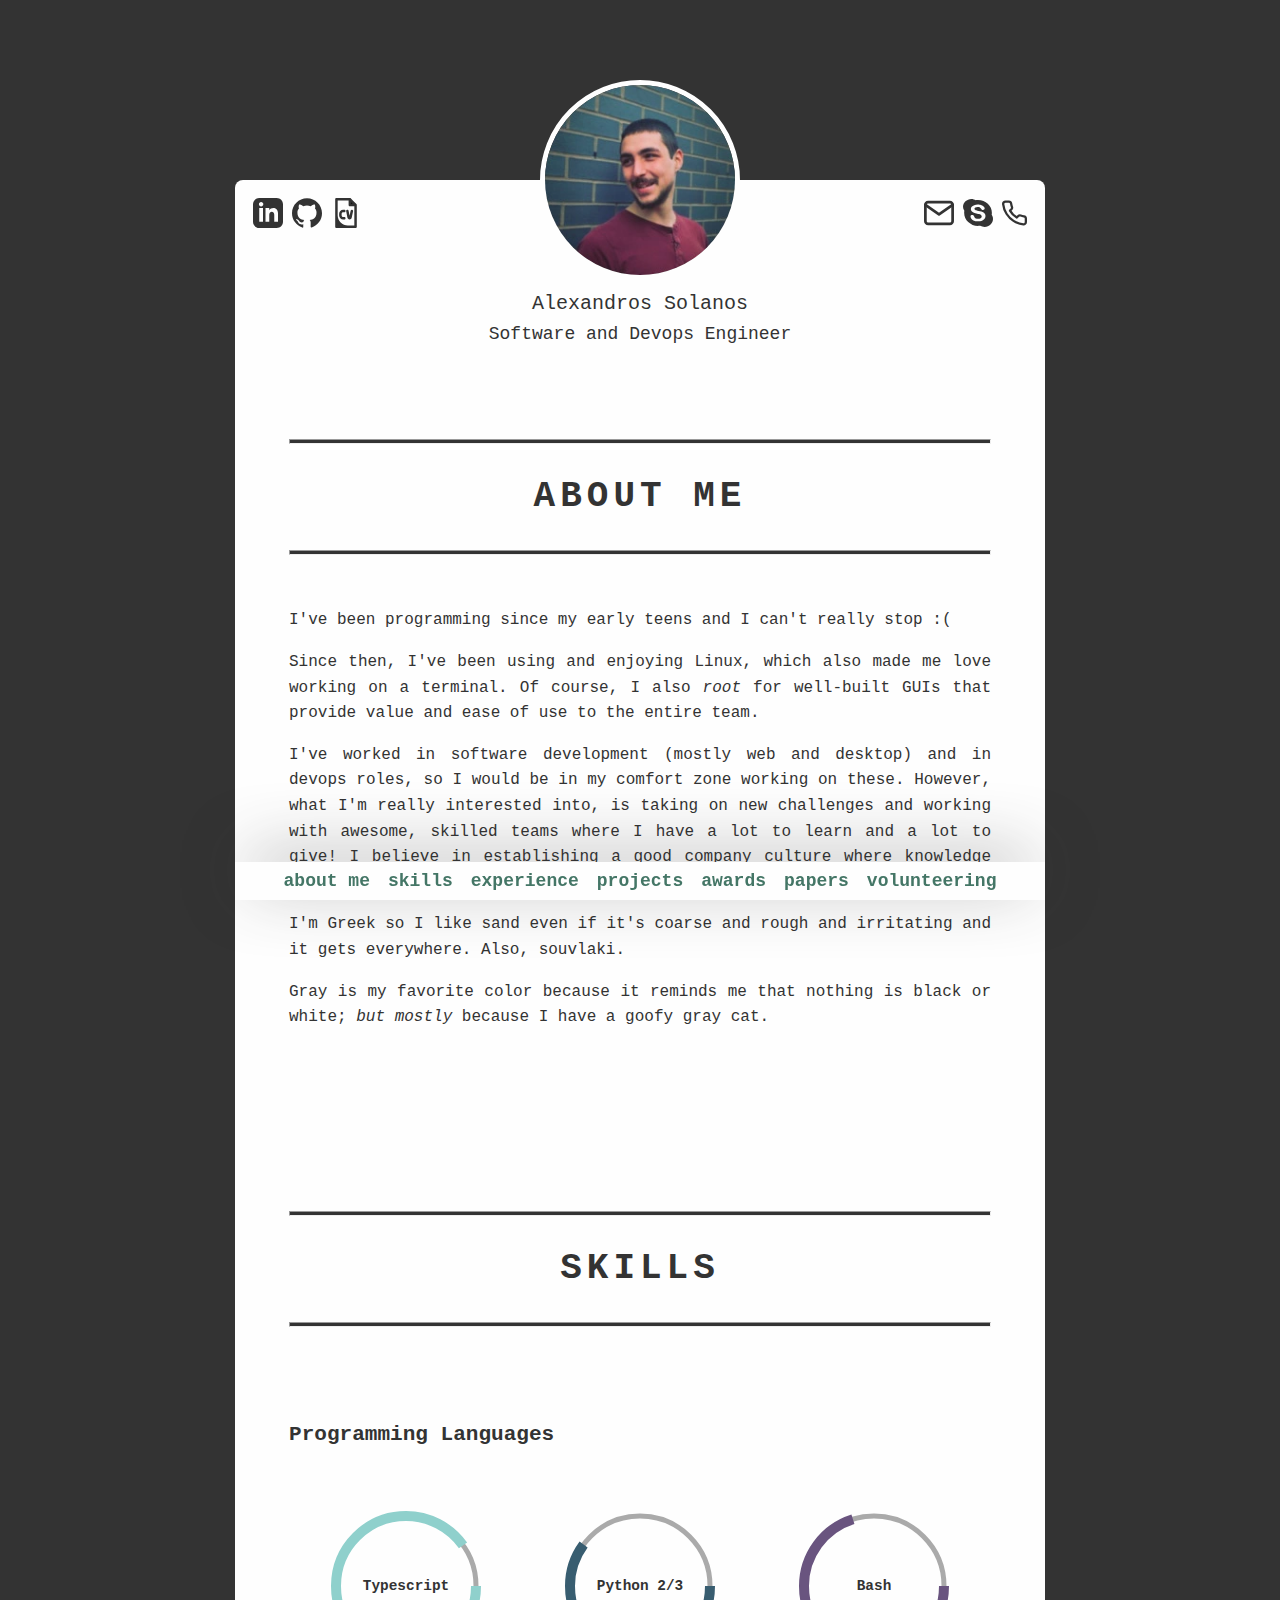
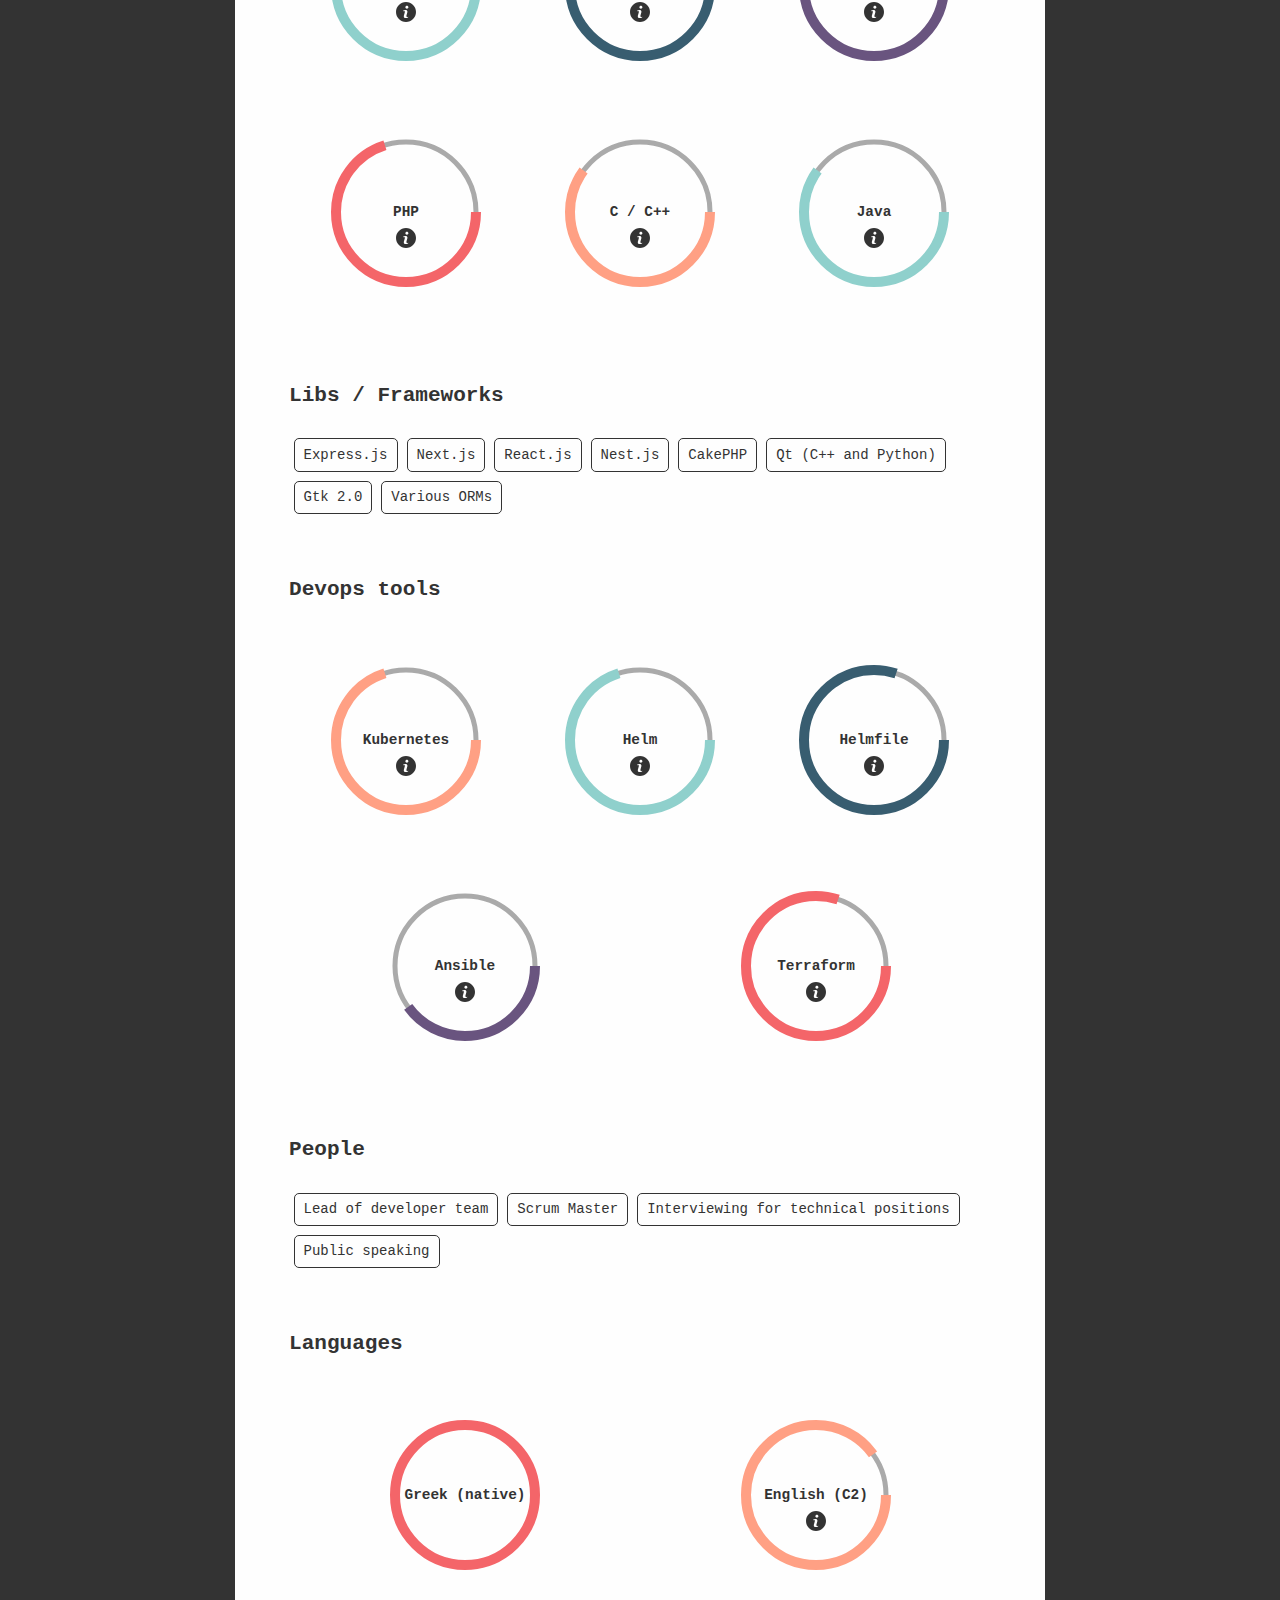
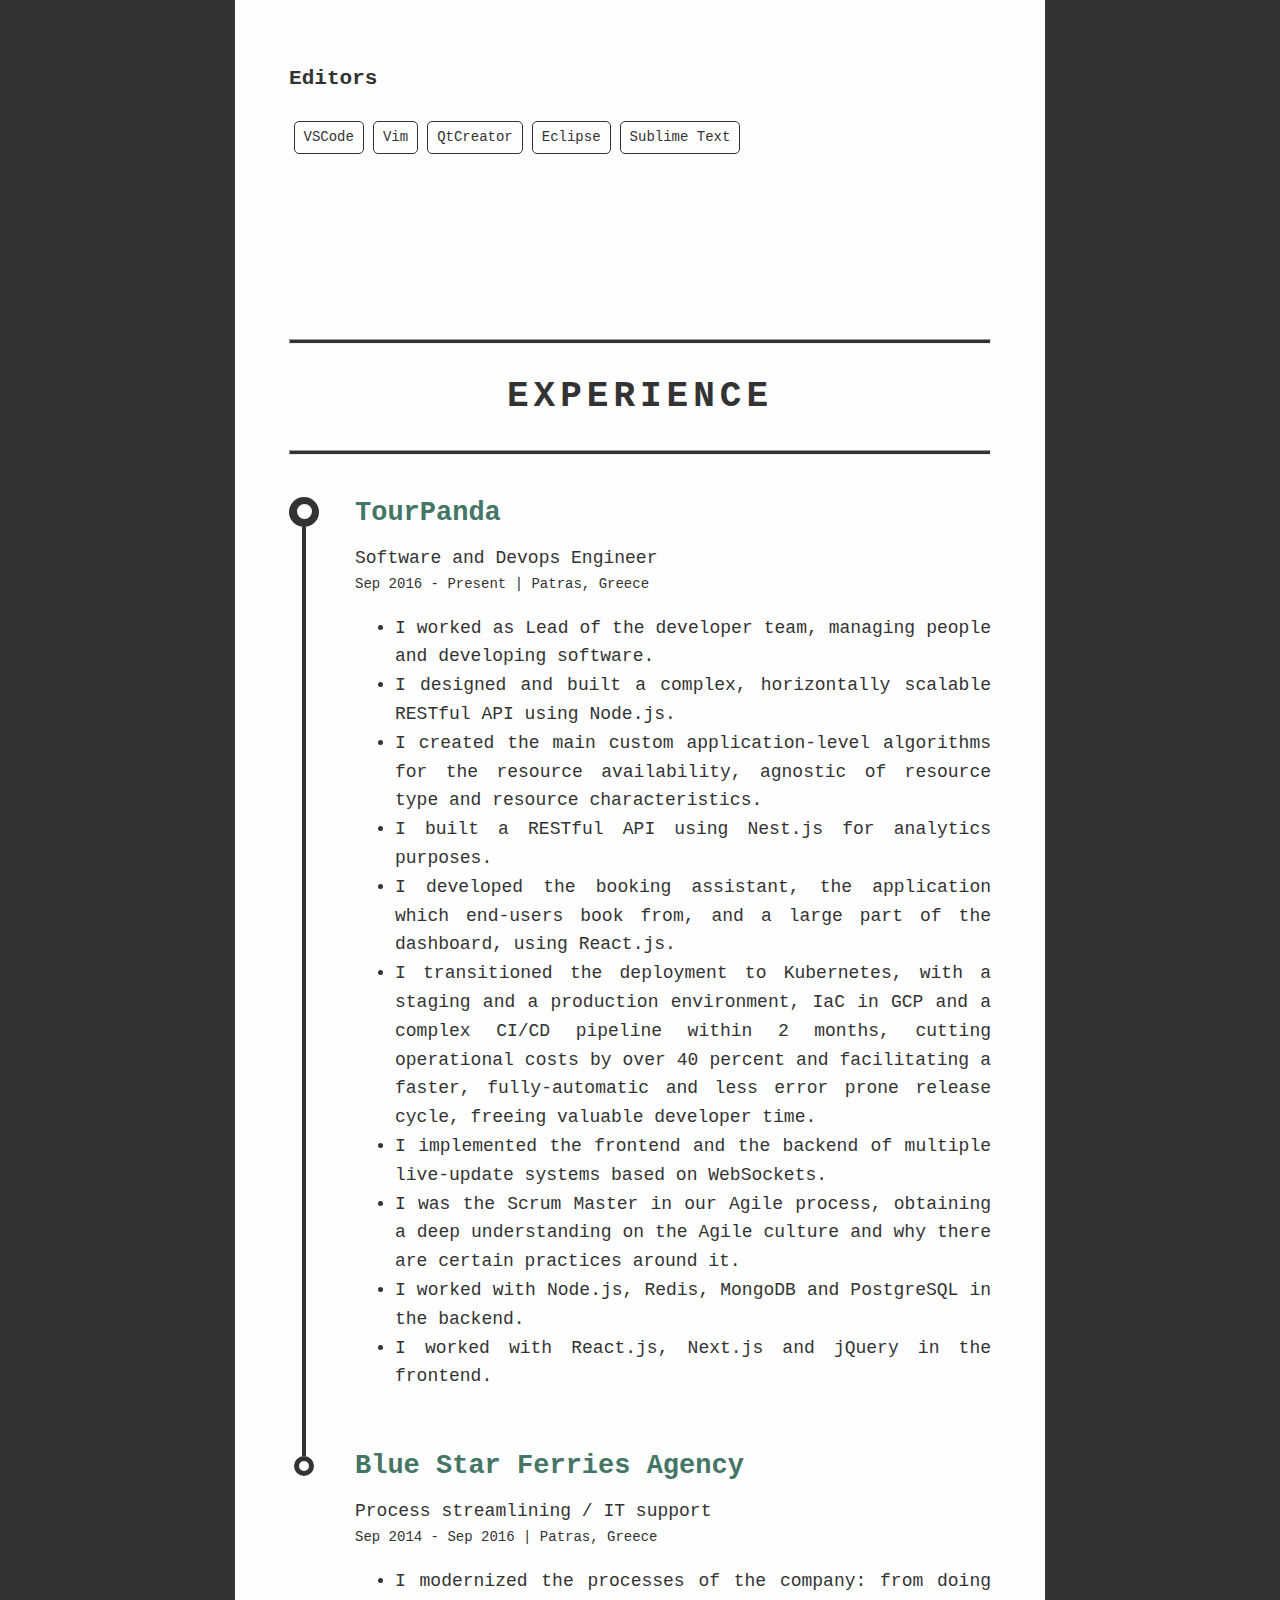
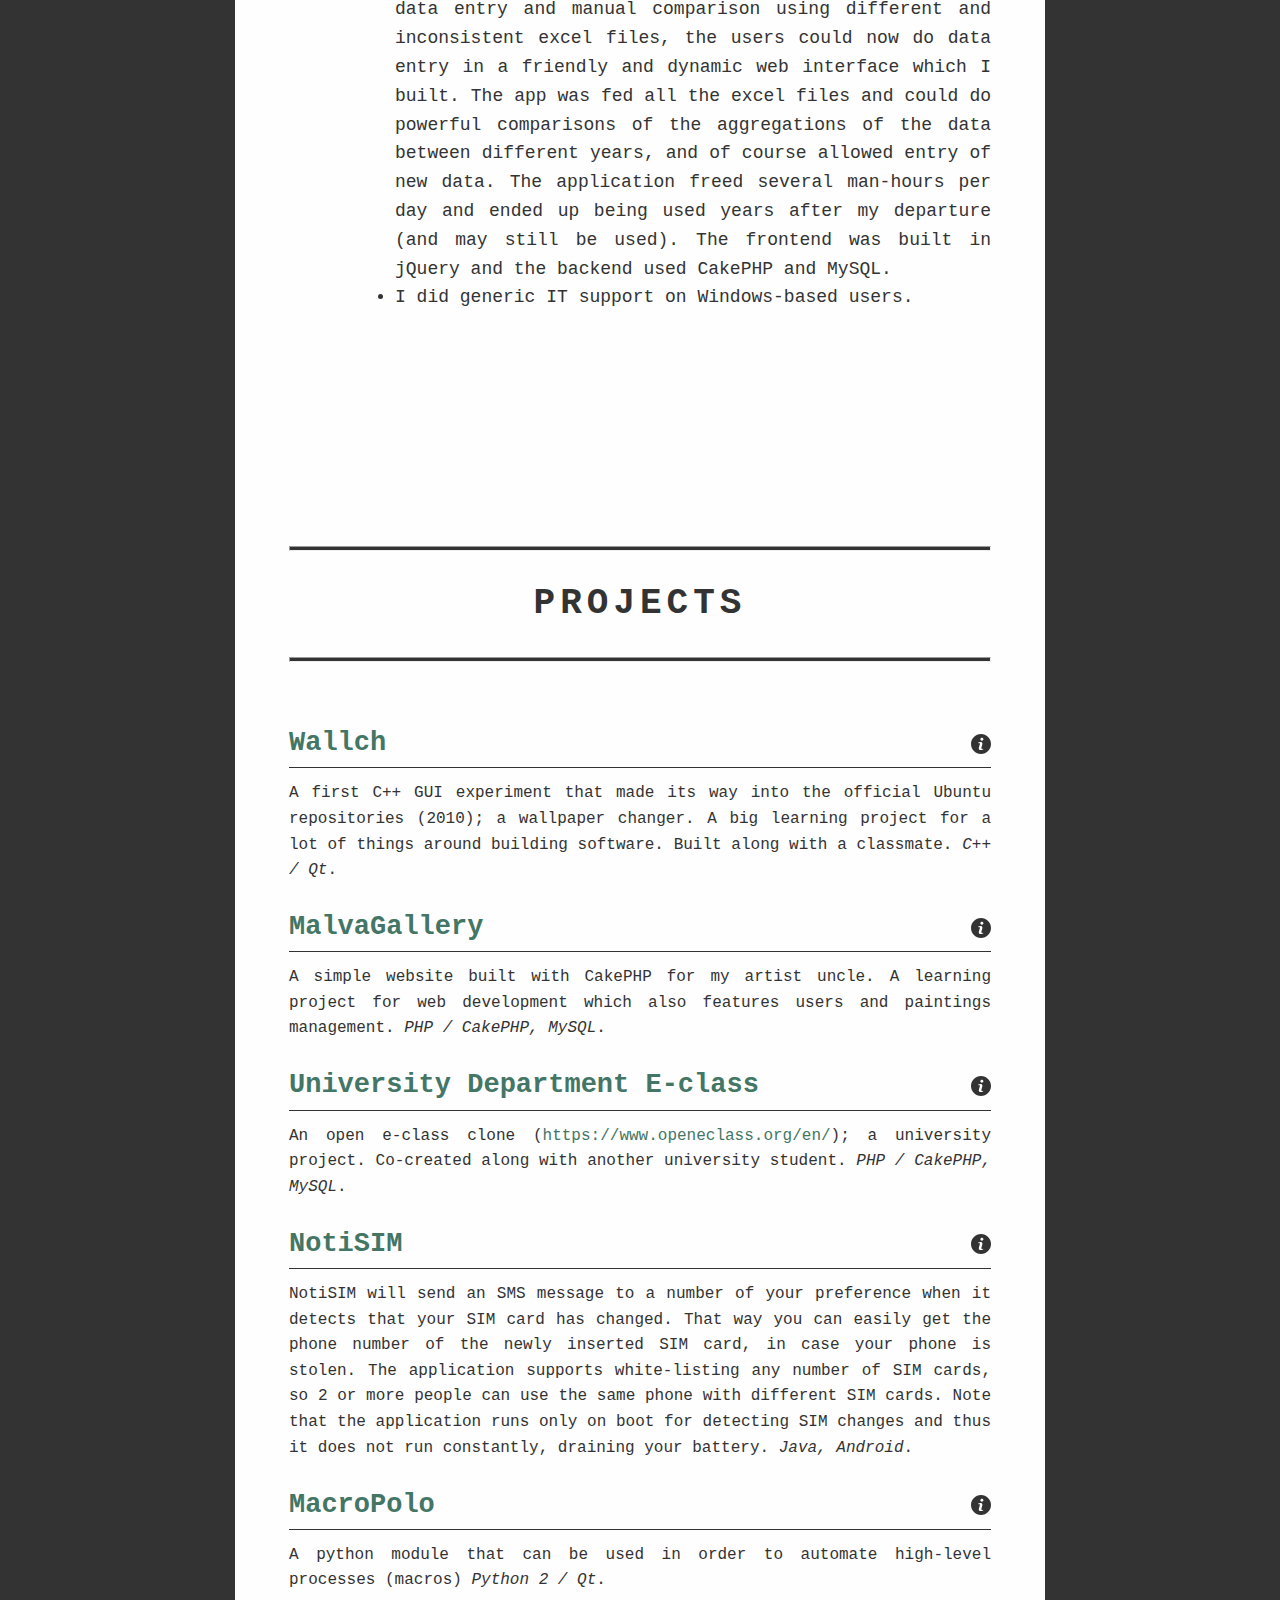
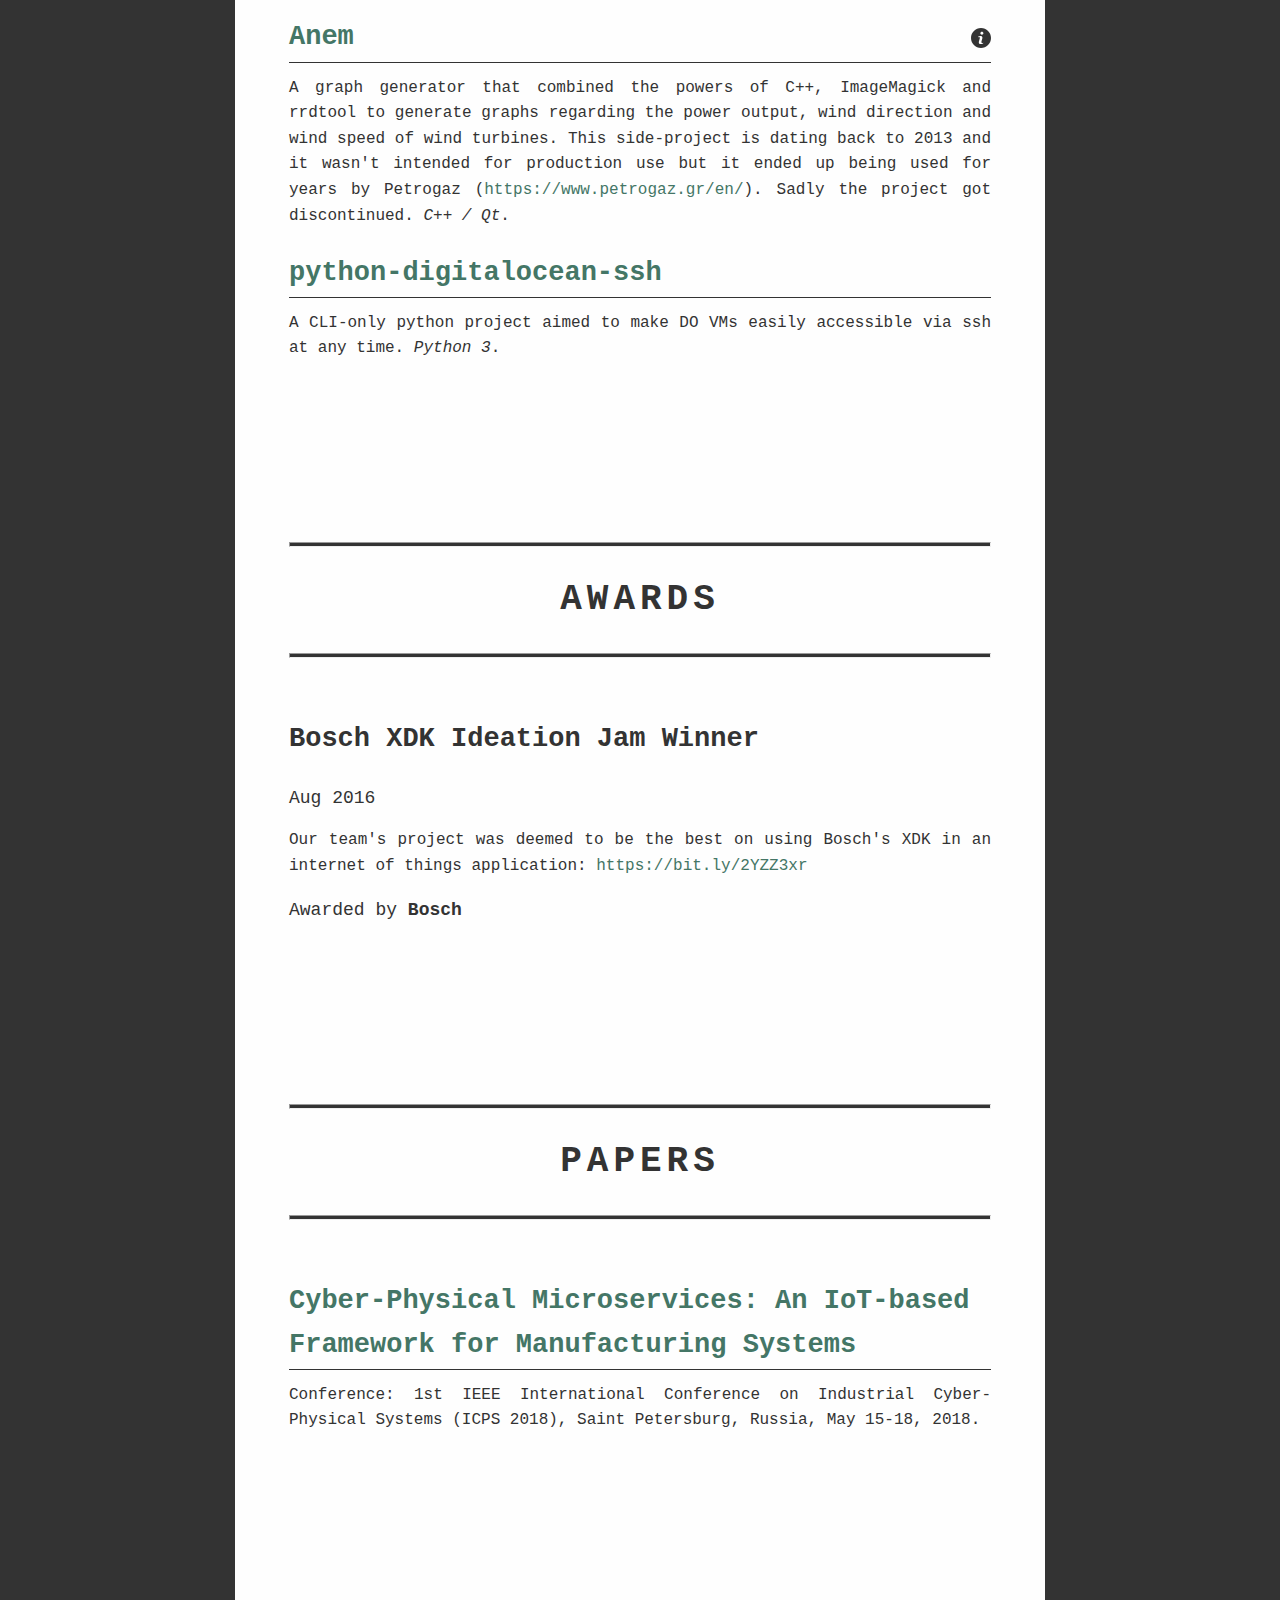
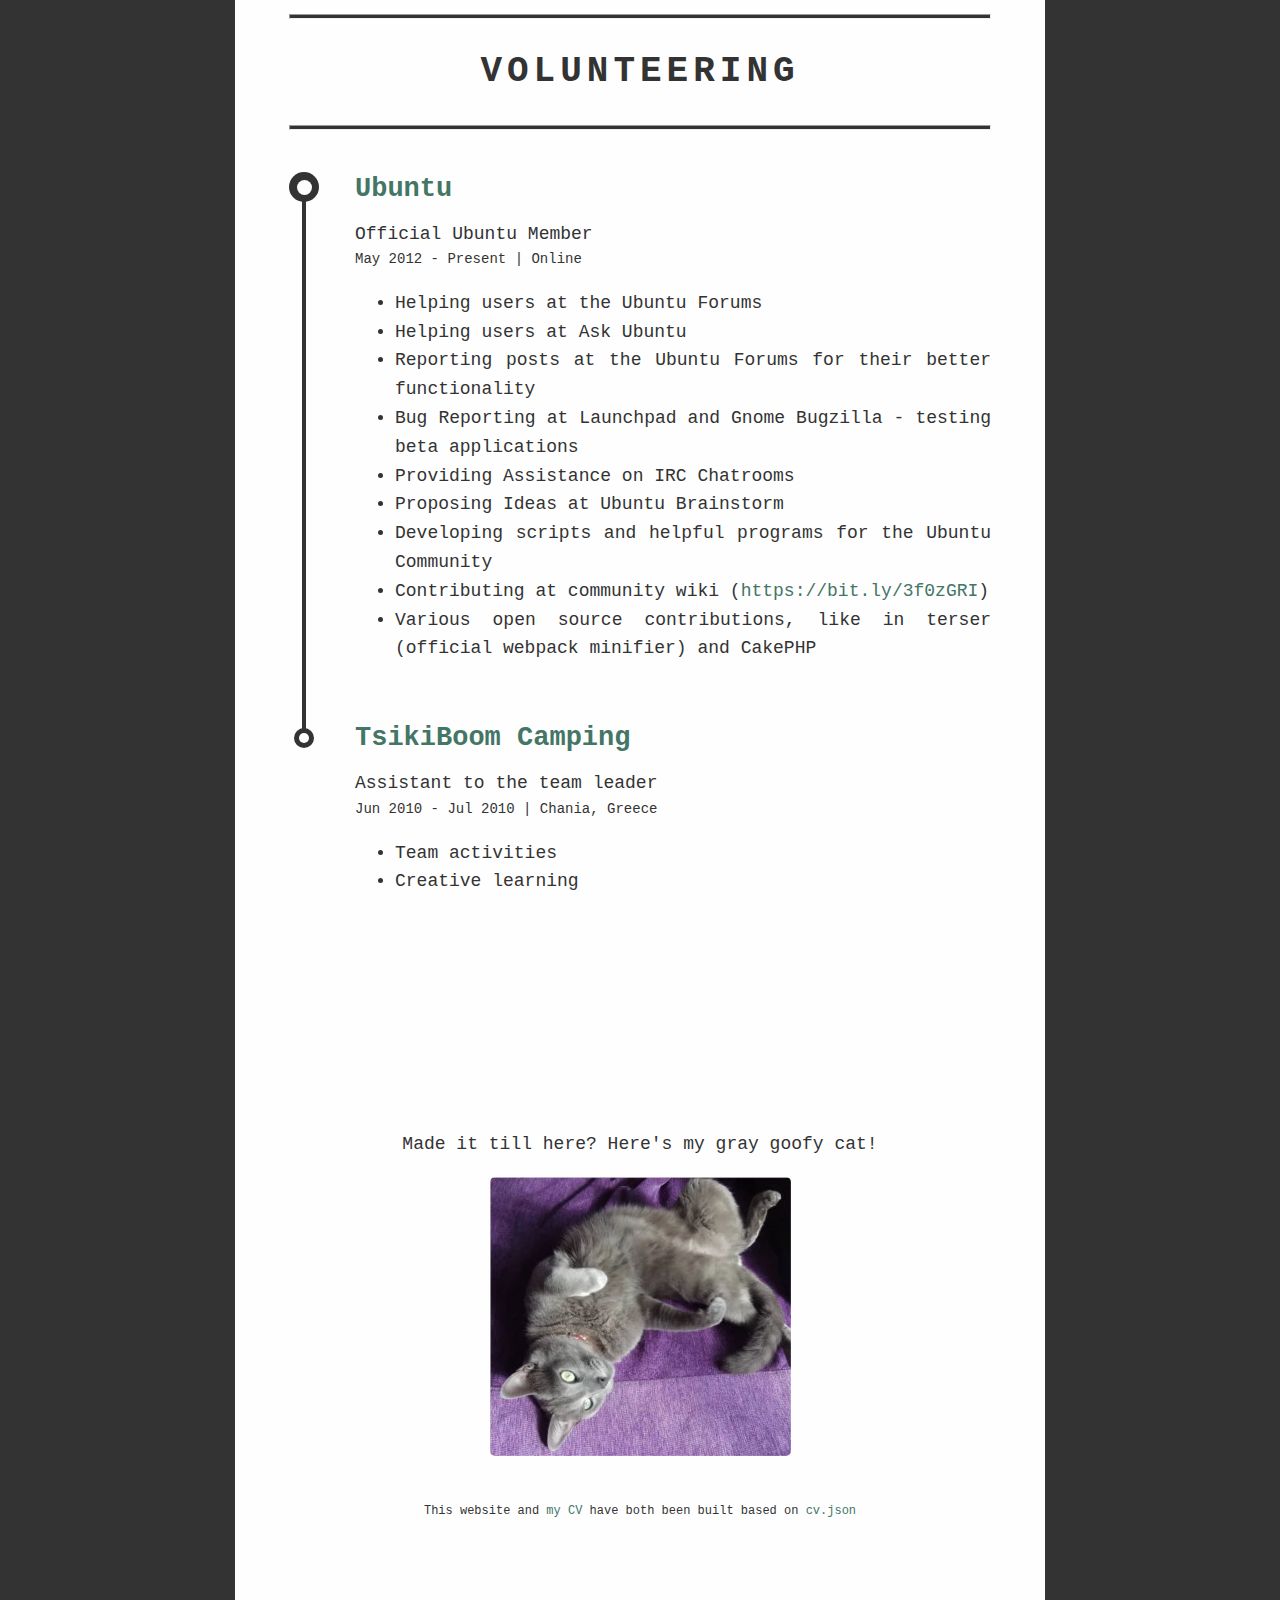
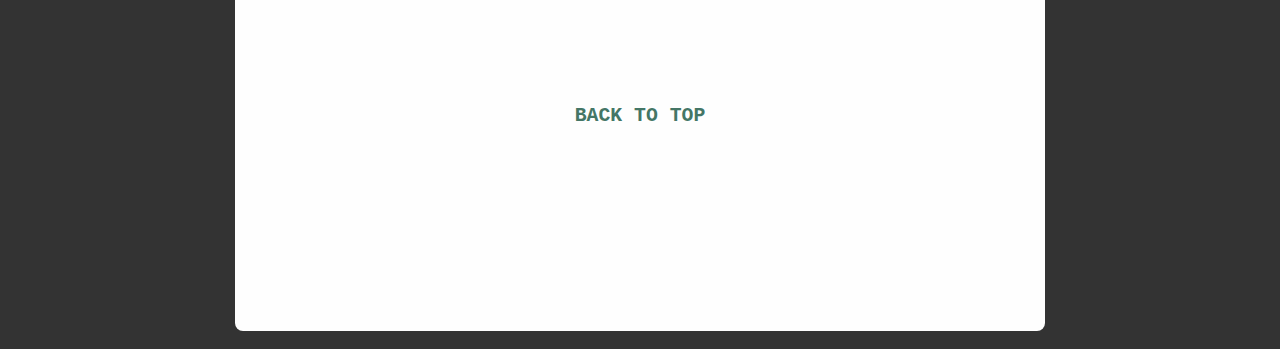
==== commit 44d07c69: "Add websockets" ====
--- a/index.html
+++ b/index.html
@@ -1 +1 @@
-<!DOCTYPE html><html lang="en"><head><meta name="viewport" content="width=device-width"/><meta charSet="utf-8"/><link rel="icon" href="/favicon.ico"/><meta name="description" content="Learn how to build a personal website using Next.js"/><meta name="og:image" content="https://hytromo.github.io/face.jpeg"/><meta name="og:title" content="Alexandros Solanos"/><meta name="twitter:card" content="summary_large_image"/><title>Alexandros Solanos</title><meta name="next-head-count" content="8"/><link rel="preload" href="/_next/static/css/b0ff7fcc3a91b32f04a1.css" as="style"/><link rel="stylesheet" href="/_next/static/css/b0ff7fcc3a91b32f04a1.css"/><link rel="preload" href="/_next/static/css/cb4c4934662d2ac62aca.css" as="style"/><link rel="stylesheet" href="/_next/static/css/cb4c4934662d2ac62aca.css"/><link rel="preload" href="/_next/static/gJy0-XSWTUy_GkOORgJq3/pages/_app.js" as="script"/><link rel="preload" href="/_next/static/gJy0-XSWTUy_GkOORgJq3/pages/index.js" as="script"/><link rel="preload" href="/_next/static/runtime/webpack-c212667a5f965e81e004.js" as="script"/><link rel="preload" href="/_next/static/chunks/framework.c6faae2799416a6da8e8.js" as="script"/><link rel="preload" href="/_next/static/chunks/eb1008fdc35993d9be928523d91cb8d6f67444ec.a1a019ce3158294c8679.js" as="script"/><link rel="preload" href="/_next/static/runtime/main-e836bcb712dde9396cb3.js" as="script"/></head><body><div id="__next"><div class="layout_container__Tz0qD"><header class="layout_header__6DqUa"><picture><source srcSet="/face.webp" type="image/webp"/><img alt="My face" class="layout_faceImage__W2Tnr" src="/face.jpeg"/></picture><div class="layout_name__1UqME">Alexandros Solanos</div><div>Software and Devops Engineer</div><div class="layout_mobileIcons__LIrTj"></div><div class="layout_topLeft__2dX0M"><a target="_blank" rel="noopener noreferrer" href="https://www.linkedin.com/in/alexandros-solanos-160709a7/"><img src="/linkedin.svg" alt="linkedin"/></a><a target="_blank" rel="noopener noreferrer" href="https://github.com/hytromo"><img src="/github.svg" alt="github"/></a><a target="_blank" rel="noopener noreferrer" href="/cv.pdf"><img src="/cv.svg" alt="cv"/></a></div><div class="layout_topRight__ve3b9"><a href="mailto:solanosalex@gmail.com"><img src="/mail.svg" alt="mail"/></a><a href="skype:alexsolanos?chat"><img src="/skype.svg" alt="skype"/></a><a href="tel:+30 6945482042"><img class="layout_phone__14ay0" src="/phone.svg" alt="phone"/></a></div><div class="layout_mobileIcons__LIrTj"><a target="_blank" rel="noopener noreferrer" href="https://www.linkedin.com/in/alexandros-solanos-160709a7/"><img src="/linkedin.svg" alt="linkedin"/></a><a target="_blank" rel="noopener noreferrer" href="https://github.com/hytromo"><img src="/github.svg" alt="github"/></a><a target="_blank" rel="noopener noreferrer" href="/cv.pdf"><img src="/cv.svg" alt="cv"/></a><a href="mailto:solanosalex@gmail.com"><img src="/mail.svg" alt="mail"/></a><a href="skype:alexsolanos?chat"><img src="/skype.svg" alt="skype"/></a><a href="tel:+30 6945482042"><img class="layout_phone__14ay0" src="/phone.svg" alt="phone"/></a></div></header><main><div class="titles-menu_menu__16Sk1"><div class="titles-menu_entry__3-_Ki"><a href="#about-me">about me</a></div><div class="titles-menu_entry__3-_Ki"><a href="#skills">skills</a></div><div class="titles-menu_entry__3-_Ki"><a href="#experience">experience</a></div><div class="titles-menu_entry__3-_Ki"><a href="#projects">projects</a></div><div class="titles-menu_entry__3-_Ki"><a href="#awards">awards</a></div><div class="titles-menu_entry__3-_Ki"><a href="#papers">papers</a></div><div class="titles-menu_entry__3-_Ki"><a href="#volunteering">volunteering</a></div></div><section id="about-me"><hr class="section_hr__8esOR"/><h1 class="section_title__LVh5S">about me</h1><hr class="section_hr__8esOR"/><br/><p>I&#x27;ve been programming since my early teens and I can&#x27;t really stop :(</p><p>Since then, I&#x27;ve been using and enjoying Linux, which also made me love working on a terminal. Of course, I also<!-- --> <span style="font-style:italic">root</span> for well-built GUIs that provide value and ease of use to the entire team.</p><p>I&#x27;ve worked in software development (mostly web and desktop) and in devops roles, so I would be in my comfort zone working on these. However, what I&#x27;m really interested into, is taking on new challenges and working with awesome, skilled teams where I have a lot to learn and a lot to give! I believe in establishing a good company culture where knowledge sharing is the norm; and not using knowledge as a status symbol.</p><p>I&#x27;m Greek so I like sand even if it&#x27;s coarse and rough and irritating and it gets everywhere. Also, souvlaki.</p><p>Gray is my favorite color because it reminds me that nothing is black or white; <span style="font-style:italic">but mostly</span> <!-- -->because I have a goofy gray cat.</p></section><section id="skills"><hr class="section_hr__8esOR"/><h1 class="section_title__LVh5S">Skills</h1><hr class="section_hr__8esOR"/><br/><div class="skill_skill__3th8Z"><h3>Programming Languages</h3><div class="skill_skillList__yq02U"><div class="level_level__3fiA7"><div style="position:relative" class="circular-percentage_clickableSvg__3l2Du"><svg class="circular-percentage_svg__1FMJr" style="cursor:pointer" width="150" height="150"><circle class="circular-percentage_svgCircleBg__32LI0" stroke="#aaa" cx="75" cy="75" r="70" stroke-width="5"></circle><circle class="circular-percentage_svgCircle__2Tv3u" stroke="#8fd0cc" cx="75" cy="75" r="70" stroke-width="10" stroke-dasharray="439.822971502571" stroke-dashoffset="0"></circle><text text-anchor="middle" dominant-baseline="middle" x="75" y="75" class="circular-percentage_svgCircleText__17afK">Typescript </text></svg><a class="circular-percentage_info__x0g6w"><img alt="info" title="more information" class="circular-percentage_infoImg__1vODZ" src="info.svg"/></a></div></div><div class="level_level__3fiA7"><div style="position:relative" class="circular-percentage_clickableSvg__3l2Du"><svg class="circular-percentage_svg__1FMJr" style="cursor:pointer" width="150" height="150"><circle class="circular-percentage_svgCircleBg__32LI0" stroke="#aaa" cx="75" cy="75" r="70" stroke-width="5"></circle><circle class="circular-percentage_svgCircle__2Tv3u" stroke="#385d70" cx="75" cy="75" r="70" stroke-width="10" stroke-dasharray="439.822971502571" stroke-dashoffset="0"></circle><text text-anchor="middle" dominant-baseline="middle" x="75" y="75" class="circular-percentage_svgCircleText__17afK">Python 2/3 </text></svg><a class="circular-percentage_info__x0g6w"><img alt="info" title="more information" class="circular-percentage_infoImg__1vODZ" src="info.svg"/></a></div></div><div class="level_level__3fiA7"><div style="position:relative" class="circular-percentage_clickableSvg__3l2Du"><svg class="circular-percentage_svg__1FMJr" style="cursor:pointer" width="150" height="150"><circle class="circular-percentage_svgCircleBg__32LI0" stroke="#aaa" cx="75" cy="75" r="70" stroke-width="5"></circle><circle class="circular-percentage_svgCircle__2Tv3u" stroke="#69547f" cx="75" cy="75" r="70" stroke-width="10" stroke-dasharray="439.822971502571" stroke-dashoffset="0"></circle><text text-anchor="middle" dominant-baseline="middle" x="75" y="75" class="circular-percentage_svgCircleText__17afK">Bash </text></svg><a class="circular-percentage_info__x0g6w"><img alt="info" title="more information" class="circular-percentage_infoImg__1vODZ" src="info.svg"/></a></div></div><div class="level_level__3fiA7"><div style="position:relative" class="circular-percentage_clickableSvg__3l2Du"><svg class="circular-percentage_svg__1FMJr" style="cursor:pointer" width="150" height="150"><circle class="circular-percentage_svgCircleBg__32LI0" stroke="#aaa" cx="75" cy="75" r="70" stroke-width="5"></circle><circle class="circular-percentage_svgCircle__2Tv3u" stroke="#f46569" cx="75" cy="75" r="70" stroke-width="10" stroke-dasharray="439.822971502571" stroke-dashoffset="0"></circle><text text-anchor="middle" dominant-baseline="middle" x="75" y="75" class="circular-percentage_svgCircleText__17afK">PHP </text></svg><a class="circular-percentage_info__x0g6w"><img alt="info" title="more information" class="circular-percentage_infoImg__1vODZ" src="info.svg"/></a></div></div><div class="level_level__3fiA7"><div style="position:relative" class="circular-percentage_clickableSvg__3l2Du"><svg class="circular-percentage_svg__1FMJr" style="cursor:pointer" width="150" height="150"><circle class="circular-percentage_svgCircleBg__32LI0" stroke="#aaa" cx="75" cy="75" r="70" stroke-width="5"></circle><circle class="circular-percentage_svgCircle__2Tv3u" stroke="#ffa084" cx="75" cy="75" r="70" stroke-width="10" stroke-dasharray="439.822971502571" stroke-dashoffset="0"></circle><text text-anchor="middle" dominant-baseline="middle" x="75" y="75" class="circular-percentage_svgCircleText__17afK">C / C++ </text></svg><a class="circular-percentage_info__x0g6w"><img alt="info" title="more information" class="circular-percentage_infoImg__1vODZ" src="info.svg"/></a></div></div><div class="level_level__3fiA7"><div style="position:relative" class="circular-percentage_clickableSvg__3l2Du"><svg class="circular-percentage_svg__1FMJr" style="cursor:pointer" width="150" height="150"><circle class="circular-percentage_svgCircleBg__32LI0" stroke="#aaa" cx="75" cy="75" r="70" stroke-width="5"></circle><circle class="circular-percentage_svgCircle__2Tv3u" stroke="#8fd0cc" cx="75" cy="75" r="70" stroke-width="10" stroke-dasharray="439.822971502571" stroke-dashoffset="0"></circle><text text-anchor="middle" dominant-baseline="middle" x="75" y="75" class="circular-percentage_svgCircleText__17afK">Java </text></svg><a class="circular-percentage_info__x0g6w"><img alt="info" title="more information" class="circular-percentage_infoImg__1vODZ" src="info.svg"/></a></div></div></div></div><div class="skill_skill__3th8Z"><h3>Libs / Frameworks</h3><div class="skill_simpleSkillList__3i7ix"><div class="level_progressLess__1eMYr">Express.js</div><div class="level_progressLess__1eMYr">Next.js</div><div class="level_progressLess__1eMYr">React.js</div><div class="level_progressLess__1eMYr">Nest.js</div><div class="level_progressLess__1eMYr">CakePHP</div><div class="level_progressLess__1eMYr">Qt (C++ and Python)</div><div class="level_progressLess__1eMYr">Gtk 2.0</div><div class="level_progressLess__1eMYr">Various ORMs</div></div></div><div class="skill_skill__3th8Z"><h3>Devops tools</h3><div class="skill_skillList__yq02U"><div class="level_level__3fiA7"><div style="position:relative" class="circular-percentage_clickableSvg__3l2Du"><svg class="circular-percentage_svg__1FMJr" style="cursor:pointer" width="150" height="150"><circle class="circular-percentage_svgCircleBg__32LI0" stroke="#aaa" cx="75" cy="75" r="70" stroke-width="5"></circle><circle class="circular-percentage_svgCircle__2Tv3u" stroke="#ffa084" cx="75" cy="75" r="70" stroke-width="10" stroke-dasharray="439.822971502571" stroke-dashoffset="0"></circle><text text-anchor="middle" dominant-baseline="middle" x="75" y="75" class="circular-percentage_svgCircleText__17afK">Kubernetes </text></svg><a class="circular-percentage_info__x0g6w"><img alt="info" title="more information" class="circular-percentage_infoImg__1vODZ" src="info.svg"/></a></div></div><div class="level_level__3fiA7"><div style="position:relative" class="circular-percentage_clickableSvg__3l2Du"><svg class="circular-percentage_svg__1FMJr" style="cursor:pointer" width="150" height="150"><circle class="circular-percentage_svgCircleBg__32LI0" stroke="#aaa" cx="75" cy="75" r="70" stroke-width="5"></circle><circle class="circular-percentage_svgCircle__2Tv3u" stroke="#8fd0cc" cx="75" cy="75" r="70" stroke-width="10" stroke-dasharray="439.822971502571" stroke-dashoffset="0"></circle><text text-anchor="middle" dominant-baseline="middle" x="75" y="75" class="circular-percentage_svgCircleText__17afK">Helm </text></svg><a class="circular-percentage_info__x0g6w"><img alt="info" title="more information" class="circular-percentage_infoImg__1vODZ" src="info.svg"/></a></div></div><div class="level_level__3fiA7"><div style="position:relative" class="circular-percentage_clickableSvg__3l2Du"><svg class="circular-percentage_svg__1FMJr" style="cursor:pointer" width="150" height="150"><circle class="circular-percentage_svgCircleBg__32LI0" stroke="#aaa" cx="75" cy="75" r="70" stroke-width="5"></circle><circle class="circular-percentage_svgCircle__2Tv3u" stroke="#385d70" cx="75" cy="75" r="70" stroke-width="10" stroke-dasharray="439.822971502571" stroke-dashoffset="0"></circle><text text-anchor="middle" dominant-baseline="middle" x="75" y="75" class="circular-percentage_svgCircleText__17afK">Helmfile </text></svg><a class="circular-percentage_info__x0g6w"><img alt="info" title="more information" class="circular-percentage_infoImg__1vODZ" src="info.svg"/></a></div></div><div class="level_level__3fiA7"><div style="position:relative" class="circular-percentage_clickableSvg__3l2Du"><svg class="circular-percentage_svg__1FMJr" style="cursor:pointer" width="150" height="150"><circle class="circular-percentage_svgCircleBg__32LI0" stroke="#aaa" cx="75" cy="75" r="70" stroke-width="5"></circle><circle class="circular-percentage_svgCircle__2Tv3u" stroke="#69547f" cx="75" cy="75" r="70" stroke-width="10" stroke-dasharray="439.822971502571" stroke-dashoffset="0"></circle><text text-anchor="middle" dominant-baseline="middle" x="75" y="75" class="circular-percentage_svgCircleText__17afK">Ansible </text></svg><a class="circular-percentage_info__x0g6w"><img alt="info" title="more information" class="circular-percentage_infoImg__1vODZ" src="info.svg"/></a></div></div><div class="level_level__3fiA7"><div style="position:relative" class="circular-percentage_clickableSvg__3l2Du"><svg class="circular-percentage_svg__1FMJr" style="cursor:pointer" width="150" height="150"><circle class="circular-percentage_svgCircleBg__32LI0" stroke="#aaa" cx="75" cy="75" r="70" stroke-width="5"></circle><circle class="circular-percentage_svgCircle__2Tv3u" stroke="#f46569" cx="75" cy="75" r="70" stroke-width="10" stroke-dasharray="439.822971502571" stroke-dashoffset="0"></circle><text text-anchor="middle" dominant-baseline="middle" x="75" y="75" class="circular-percentage_svgCircleText__17afK">Terraform </text></svg><a class="circular-percentage_info__x0g6w"><img alt="info" title="more information" class="circular-percentage_infoImg__1vODZ" src="info.svg"/></a></div></div></div></div><div class="skill_skill__3th8Z"><h3>People</h3><div class="skill_simpleSkillList__3i7ix"><div class="level_progressLess__1eMYr">Lead of developer team</div><div class="level_progressLess__1eMYr">Scrum Master</div><div class="level_progressLess__1eMYr">Interviewing for technical positions</div><div class="level_progressLess__1eMYr">Public speaking</div></div></div><div class="skill_skill__3th8Z"><h3>Languages</h3><div class="skill_skillList__yq02U"><div class="level_level__3fiA7"><div style="position:relative" class=""><svg class="circular-percentage_svg__1FMJr" style="cursor:default" width="150" height="150"><circle class="circular-percentage_svgCircleBg__32LI0" stroke="#aaa" cx="75" cy="75" r="70" stroke-width="5"></circle><circle class="circular-percentage_svgCircle__2Tv3u" stroke="#f46569" cx="75" cy="75" r="70" stroke-width="10" stroke-dasharray="439.822971502571" stroke-dashoffset="0"></circle><text text-anchor="middle" dominant-baseline="middle" x="75" y="75" class="circular-percentage_svgCircleText__17afK">Greek (native) </text></svg></div></div><div class="level_level__3fiA7"><div style="position:relative" class="circular-percentage_clickableSvg__3l2Du"><svg class="circular-percentage_svg__1FMJr" style="cursor:pointer" width="150" height="150"><circle class="circular-percentage_svgCircleBg__32LI0" stroke="#aaa" cx="75" cy="75" r="70" stroke-width="5"></circle><circle class="circular-percentage_svgCircle__2Tv3u" stroke="#ffa084" cx="75" cy="75" r="70" stroke-width="10" stroke-dasharray="439.822971502571" stroke-dashoffset="0"></circle><text text-anchor="middle" dominant-baseline="middle" x="75" y="75" class="circular-percentage_svgCircleText__17afK">English (C2) </text></svg><a class="circular-percentage_info__x0g6w"><img alt="info" title="more information" class="circular-percentage_infoImg__1vODZ" src="info.svg"/></a></div></div></div></div><div class="skill_skill__3th8Z"><h3>Editors</h3><div class="skill_simpleSkillList__3i7ix"><div class="level_progressLess__1eMYr">VSCode</div><div class="level_progressLess__1eMYr">Vim</div><div class="level_progressLess__1eMYr">QtCreator</div><div class="level_progressLess__1eMYr">Eclipse</div><div class="level_progressLess__1eMYr">Sublime Text</div></div></div></section><section id="experience"><hr class="section_hr__8esOR"/><h1 class="section_title__LVh5S">Experience</h1><hr class="section_hr__8esOR"/><br/><div class="workplace_workplace__Atdhy"><div class="workplace_dotWrap__2qPRJ workplace_now__9TFqt"><div class="workplace_outerDot__2Mttl workplace_now__9TFqt"><div class="workplace_innerDot__2Y3jB workplace_now__9TFqt"></div></div></div><div><div><h2 style="margin-top:0;margin-bottom:.5rem;display:inline-block"><a target="_blank" rel="noopener noreferrer" href="https://tourpanda.com">TourPanda</a></h2> </div><div>Software and Devops Engineer</div><div><div class="workplace_date__3f5Zt">Sep 2016 - Present<!-- --> |<!-- --> <!-- -->Patras, Greece</div><ul><li>I worked as Lead of the developer team, managing people and developing software.</li><li>I designed and built a complex, horizontally scalable RESTful API using Node.js.</li><li>I created the main custom application-level algorithms for the resource availability, agnostic of resource type and resource characteristics.</li><li>I built a RESTful API using Nest.js for analytics purposes.</li><li>I developed the booking assistant, the application which end-users book from, and a large part of the dashboard, using React.js.</li><li>I transitioned the deployment to Kubernetes, with a staging and a production environment, IaC in GCP and a complex CI/CD pipeline within 2 months, cutting operational costs by over 40 percent and facilitating a faster, fully-automatic and less error prone release cycle, freeing valuable developer time.</li><li>I was the Scrum Master in our Agile process, obtaining a deep understanding on the Agile culture and why there are certain practices around it.</li><li>I worked with Node.js, Redis, MongoDB and PostgreSQL in the backend.</li><li>I worked with React.js, Next.js and jQuery in the frontend.</li></ul></div></div></div><div class="workplace_workplace__Atdhy workplace_last__2DTGN"><div class="workplace_dotWrap__2qPRJ"><div class="workplace_outerDot__2Mttl"><div class="workplace_innerDot__2Y3jB"></div></div></div><div><div><h2 style="margin-top:0;margin-bottom:.5rem;display:inline-block"><a target="_blank" rel="noopener noreferrer" href="https://ferrycenter.gr/">Blue Star Ferries Agency</a></h2> </div><div>Process streamlining / IT support</div><div><div class="workplace_date__3f5Zt">Sep 2014 - Sep 2016<!-- --> |<!-- --> <!-- -->Patras, Greece</div><ul><li>I modernized the processes of the company: from doing data entry and manual comparison using different and inconsistent excel files, the users could now do data entry in a friendly and dynamic web interface which I built. The app was fed all the excel files and could do powerful comparisons of the aggregations of the data between different years, and of course allowed entry of new data. The application freed several man-hours per day and ended up being used years after my departure (and may still be used). The frontend was built in jQuery and the backend used CakePHP and MySQL.</li><li>I did generic IT support on Windows-based users.</li></ul></div></div></div></section><section id="projects"><hr class="section_hr__8esOR"/><h1 class="section_title__LVh5S">Projects</h1><hr class="section_hr__8esOR"/><br/><div><h2 class="project_title__OgHe5"><a target="_blank" rel="noopener noreferrer" href="https://launchpad.net/wallpaper-changer">Wallch</a><img title="more information" class="project_moreInfo__1Svs5" style="cursor:pointer" src="info.svg"/></h2><p>A first C++ GUI experiment that made its way into the official Ubuntu repositories (2010); a wallpaper changer. A big learning project for a lot of things around building software. Built along with a classmate.<!-- --> <i>C++ / Qt</i>.</p></div><div><h2 class="project_title__OgHe5"><a target="_blank" rel="noopener noreferrer" href="https://malvagallery.com/">MalvaGallery</a><img title="more information" class="project_moreInfo__1Svs5" style="cursor:pointer" src="info.svg"/></h2><p>A simple website built with CakePHP for my artist uncle. A learning project for web development which also features users and paintings management.<!-- --> <i>PHP / CakePHP, MySQL</i>.</p></div><div><h2 class="project_title__OgHe5"><a target="_blank" rel="noopener noreferrer" href="https://github.com/themetalfleece/university-department-eclass-project">University Department E-class</a><img title="more information" class="project_moreInfo__1Svs5" style="cursor:pointer" src="info.svg"/></h2><p>An open e-class clone (<a href="https://www.openeclass.org/en/" target="_blank" rel="noopener noreferrer">https://www.openeclass.org/en/</a>); a university project. Co-created along with another university student.<!-- --> <i>PHP / CakePHP, MySQL</i>.</p></div><div><h2 class="project_title__OgHe5"><a target="_blank" rel="noopener noreferrer">NotiSIM</a><img title="more information" class="project_moreInfo__1Svs5" style="cursor:pointer" src="info.svg"/></h2><p>NotiSIM will send an SMS message to a number of your preference when it detects that your SIM card has changed. That way you can easily get the phone number of the newly inserted SIM card, in case your phone is stolen. The application supports white-listing any number of SIM cards, so 2 or more people can use the same phone with different SIM cards. Note that the application runs only on boot for detecting SIM changes and thus it does not run constantly, draining your battery.<!-- --> <i>Java, Android</i>.</p></div><div><h2 class="project_title__OgHe5"><a target="_blank" rel="noopener noreferrer" href="https://github.com/hytromo/MacroPolo">MacroPolo</a><img title="more information" class="project_moreInfo__1Svs5" style="cursor:pointer" src="info.svg"/></h2><p>A python module that can be used in order to automate high-level processes (macros)<!-- --> <i>Python 2 / Qt</i>.</p></div><div><h2 class="project_title__OgHe5"><a target="_blank" rel="noopener noreferrer" href="https://github.com/hytromo/anem">Anem</a><img title="more information" class="project_moreInfo__1Svs5" style="cursor:pointer" src="info.svg"/></h2><p>A graph generator that combined the powers of C++, ImageMagick and rrdtool to generate graphs regarding the power output, wind direction and wind speed of wind turbines. This side-project is dating back to 2013 and it wasn&#x27;t intended for production use but it ended up being used for years by Petrogaz (<a href="https://www.petrogaz.gr/en/" target="_blank" rel="noopener noreferrer">https://www.petrogaz.gr/en/</a>). Sadly the project got discontinued.<!-- --> <i>C++ / Qt</i>.</p></div><div><h2 class="project_title__OgHe5"><a target="_blank" rel="noopener noreferrer" href="https://github.com/hytromo/python-digitalocean-ssh">python-digitalocean-ssh</a></h2><p>A CLI-only python project aimed to make DO VMs easily accessible via ssh at any time.<!-- --> <i>Python 3</i>.</p></div></section><section id="awards"><hr class="section_hr__8esOR"/><h1 class="section_title__LVh5S">Awards</h1><hr class="section_hr__8esOR"/><br/><div><h2>Bosch XDK Ideation Jam Winner</h2> Aug 2016<p>Our team&#x27;s project was deemed to be the best on using Bosch&#x27;s XDK in an internet of things application: <a href="https://bit.ly/2YZZ3xr" target="_blank" rel="noopener noreferrer">https://bit.ly/2YZZ3xr</a></p>Awarded by <b>Bosch</b></div></section><section id="papers"><hr class="section_hr__8esOR"/><h1 class="section_title__LVh5S">Papers</h1><hr class="section_hr__8esOR"/><br/><div><h2 class="project_title__OgHe5"><a target="_blank" rel="noopener noreferrer" href="https://bit.ly/2BXPLsz">Cyber-Physical Microservices: An IoT-based Framework for Manufacturing Systems</a></h2><p>Conference: 1st IEEE International Conference on Industrial Cyber-Physical Systems (ICPS 2018), Saint Petersburg, Russia, May 15-18, 2018.</p></div></section><section id="volunteering"><hr class="section_hr__8esOR"/><h1 class="section_title__LVh5S">Volunteering</h1><hr class="section_hr__8esOR"/><br/><div class="workplace_workplace__Atdhy"><div class="workplace_dotWrap__2qPRJ workplace_now__9TFqt"><div class="workplace_outerDot__2Mttl workplace_now__9TFqt"><div class="workplace_innerDot__2Y3jB workplace_now__9TFqt"></div></div></div><div><div><h2 style="margin-top:0;margin-bottom:.5rem;display:inline-block"><a target="_blank" rel="noopener noreferrer" href="https://ubuntuforums.org/showthread.php?t=1984130">Ubuntu</a></h2> </div><div>Official Ubuntu Member</div><div><div class="workplace_date__3f5Zt">May 2012 - Present<!-- --> |<!-- --> <!-- -->Online</div><ul><li>Helping users at the Ubuntu Forums</li><li>Helping users at Ask Ubuntu</li><li>Reporting posts at the Ubuntu Forums for their better functionality</li><li>Bug Reporting at Launchpad and Gnome Bugzilla - testing beta applications</li><li>Providing Assistance on IRC Chatrooms</li><li>Proposing Ideas at Ubuntu Brainstorm</li><li>Developing scripts and helpful programs for the Ubuntu Community</li><li>Contributing at community wiki (<a href="https://bit.ly/3f0zGRI" target="_blank" rel="noopener noreferrer">https://bit.ly/3f0zGRI</a>)</li><li>Various open source contributions, like in terser (official webpack minifier) and CakePHP</li></ul></div></div></div><div class="workplace_workplace__Atdhy workplace_last__2DTGN"><div class="workplace_dotWrap__2qPRJ"><div class="workplace_outerDot__2Mttl"><div class="workplace_innerDot__2Y3jB"></div></div></div><div><div><h2 style="margin-top:0;margin-bottom:.5rem;display:inline-block"><a target="_blank" rel="noopener noreferrer" href="https://tsikiboom.com">TsikiBoom Camping</a></h2> </div><div>Assistant to the team leader</div><div><div class="workplace_date__3f5Zt">Jun 2010 - Jul 2010<!-- --> |<!-- --> <!-- -->Chania, Greece</div><ul><li>Team activities</li><li>Creative learning</li></ul></div></div></div></section><p style="text-align:center">Made it till here? Here&#x27;s my gray goofy cat!</p><div style="display:flex;justify-content:center"><picture><source srcSet="goofy-cat.webp" type="image/webp"/><img alt="My goofy cat" style="border-radius:5px" src="goofy-cat.jpeg"/></picture></div><p style="font-size:12px;margin-top:2rem;text-align:center">This website and<!-- --> <a href="cv.pdf" target="_blank" rel="noopener noreferrer">my CV</a> <!-- -->have both been built based on<!-- --> <a href="cv.json" target="_blank" rel="noopener noreferrer">cv.json</a></p><div style="text-align:center;font-size:1.1rem;font-weight:bold;margin-top:10rem;padding-bottom:10rem"><a>BACK TO TOP</a></div></main></div></div><script id="__NEXT_DATA__" type="application/json">{"props":{"pageProps":{}},"page":"/","query":{},"buildId":"gJy0-XSWTUy_GkOORgJq3","nextExport":true,"autoExport":true,"isFallback":false}</script><script nomodule="" src="/_next/static/runtime/polyfills-db3eeaf8fbc6db3a50d4.js"></script><script async="" data-next-page="/_app" src="/_next/static/gJy0-XSWTUy_GkOORgJq3/pages/_app.js"></script><script async="" data-next-page="/" src="/_next/static/gJy0-XSWTUy_GkOORgJq3/pages/index.js"></script><script src="/_next/static/runtime/webpack-c212667a5f965e81e004.js" async=""></script><script src="/_next/static/chunks/framework.c6faae2799416a6da8e8.js" async=""></script><script src="/_next/static/chunks/eb1008fdc35993d9be928523d91cb8d6f67444ec.a1a019ce3158294c8679.js" async=""></script><script src="/_next/static/runtime/main-e836bcb712dde9396cb3.js" async=""></script><script src="/_next/static/gJy0-XSWTUy_GkOORgJq3/_buildManifest.js" async=""></script><script src="/_next/static/gJy0-XSWTUy_GkOORgJq3/_ssgManifest.js" async=""></script></body></html>+<!DOCTYPE html><html lang="en"><head><meta name="viewport" content="width=device-width"/><meta charSet="utf-8"/><link rel="icon" href="/favicon.ico"/><meta name="description" content="Learn how to build a personal website using Next.js"/><meta name="og:image" content="https://hytromo.github.io/face.jpeg"/><meta name="og:title" content="Alexandros Solanos"/><meta name="twitter:card" content="summary_large_image"/><title>Alexandros Solanos</title><meta name="next-head-count" content="8"/><link rel="preload" href="/_next/static/css/b0ff7fcc3a91b32f04a1.css" as="style"/><link rel="stylesheet" href="/_next/static/css/b0ff7fcc3a91b32f04a1.css"/><link rel="preload" href="/_next/static/css/cb4c4934662d2ac62aca.css" as="style"/><link rel="stylesheet" href="/_next/static/css/cb4c4934662d2ac62aca.css"/><link rel="preload" href="/_next/static/VSGEKOfHA7ToIB5_K8orV/pages/_app.js" as="script"/><link rel="preload" href="/_next/static/VSGEKOfHA7ToIB5_K8orV/pages/index.js" as="script"/><link rel="preload" href="/_next/static/runtime/webpack-c212667a5f965e81e004.js" as="script"/><link rel="preload" href="/_next/static/chunks/framework.c6faae2799416a6da8e8.js" as="script"/><link rel="preload" href="/_next/static/chunks/d71a6fd3e85fc4657e22f0685011153daaf79ea4.a1a019ce3158294c8679.js" as="script"/><link rel="preload" href="/_next/static/runtime/main-e836bcb712dde9396cb3.js" as="script"/></head><body><div id="__next"><div class="layout_container__Tz0qD"><header class="layout_header__6DqUa"><picture><source srcSet="/face.webp" type="image/webp"/><img alt="My face" class="layout_faceImage__W2Tnr" src="/face.jpeg"/></picture><div class="layout_name__1UqME">Alexandros Solanos</div><div>Software and Devops Engineer</div><div class="layout_mobileIcons__LIrTj"></div><div class="layout_topLeft__2dX0M"><a target="_blank" rel="noopener noreferrer" href="https://www.linkedin.com/in/alexandros-solanos-160709a7/"><img src="/linkedin.svg" alt="linkedin"/></a><a target="_blank" rel="noopener noreferrer" href="https://github.com/hytromo"><img src="/github.svg" alt="github"/></a><a target="_blank" rel="noopener noreferrer" href="/cv.pdf"><img src="/cv.svg" alt="cv"/></a></div><div class="layout_topRight__ve3b9"><a href="mailto:solanosalex@gmail.com"><img src="/mail.svg" alt="mail"/></a><a href="skype:alexsolanos?chat"><img src="/skype.svg" alt="skype"/></a><a href="tel:+30 6945482042"><img class="layout_phone__14ay0" src="/phone.svg" alt="phone"/></a></div><div class="layout_mobileIcons__LIrTj"><a target="_blank" rel="noopener noreferrer" href="https://www.linkedin.com/in/alexandros-solanos-160709a7/"><img src="/linkedin.svg" alt="linkedin"/></a><a target="_blank" rel="noopener noreferrer" href="https://github.com/hytromo"><img src="/github.svg" alt="github"/></a><a target="_blank" rel="noopener noreferrer" href="/cv.pdf"><img src="/cv.svg" alt="cv"/></a><a href="mailto:solanosalex@gmail.com"><img src="/mail.svg" alt="mail"/></a><a href="skype:alexsolanos?chat"><img src="/skype.svg" alt="skype"/></a><a href="tel:+30 6945482042"><img class="layout_phone__14ay0" src="/phone.svg" alt="phone"/></a></div></header><main><div class="titles-menu_menu__16Sk1"><div class="titles-menu_entry__3-_Ki"><a href="#about-me">about me</a></div><div class="titles-menu_entry__3-_Ki"><a href="#skills">skills</a></div><div class="titles-menu_entry__3-_Ki"><a href="#experience">experience</a></div><div class="titles-menu_entry__3-_Ki"><a href="#projects">projects</a></div><div class="titles-menu_entry__3-_Ki"><a href="#awards">awards</a></div><div class="titles-menu_entry__3-_Ki"><a href="#papers">papers</a></div><div class="titles-menu_entry__3-_Ki"><a href="#volunteering">volunteering</a></div></div><section id="about-me"><hr class="section_hr__8esOR"/><h1 class="section_title__LVh5S">about me</h1><hr class="section_hr__8esOR"/><br/><p>I&#x27;ve been programming since my early teens and I can&#x27;t really stop :(</p><p>Since then, I&#x27;ve been using and enjoying Linux, which also made me love working on a terminal. Of course, I also<!-- --> <span style="font-style:italic">root</span> for well-built GUIs that provide value and ease of use to the entire team.</p><p>I&#x27;ve worked in software development (mostly web and desktop) and in devops roles, so I would be in my comfort zone working on these. However, what I&#x27;m really interested into, is taking on new challenges and working with awesome, skilled teams where I have a lot to learn and a lot to give! I believe in establishing a good company culture where knowledge sharing is the norm; and not using knowledge as a status symbol.</p><p>I&#x27;m Greek so I like sand even if it&#x27;s coarse and rough and irritating and it gets everywhere. Also, souvlaki.</p><p>Gray is my favorite color because it reminds me that nothing is black or white; <span style="font-style:italic">but mostly</span> <!-- -->because I have a goofy gray cat.</p></section><section id="skills"><hr class="section_hr__8esOR"/><h1 class="section_title__LVh5S">Skills</h1><hr class="section_hr__8esOR"/><br/><div class="skill_skill__3th8Z"><h3>Programming Languages</h3><div class="skill_skillList__yq02U"><div class="level_level__3fiA7"><div style="position:relative" class="circular-percentage_clickableSvg__3l2Du"><svg class="circular-percentage_svg__1FMJr" style="cursor:pointer" width="150" height="150"><circle class="circular-percentage_svgCircleBg__32LI0" stroke="#aaa" cx="75" cy="75" r="70" stroke-width="5"></circle><circle class="circular-percentage_svgCircle__2Tv3u" stroke="#8fd0cc" cx="75" cy="75" r="70" stroke-width="10" stroke-dasharray="439.822971502571" stroke-dashoffset="0"></circle><text text-anchor="middle" dominant-baseline="middle" x="75" y="75" class="circular-percentage_svgCircleText__17afK">Typescript </text></svg><a class="circular-percentage_info__x0g6w"><img alt="info" title="more information" class="circular-percentage_infoImg__1vODZ" src="info.svg"/></a></div></div><div class="level_level__3fiA7"><div style="position:relative" class="circular-percentage_clickableSvg__3l2Du"><svg class="circular-percentage_svg__1FMJr" style="cursor:pointer" width="150" height="150"><circle class="circular-percentage_svgCircleBg__32LI0" stroke="#aaa" cx="75" cy="75" r="70" stroke-width="5"></circle><circle class="circular-percentage_svgCircle__2Tv3u" stroke="#385d70" cx="75" cy="75" r="70" stroke-width="10" stroke-dasharray="439.822971502571" stroke-dashoffset="0"></circle><text text-anchor="middle" dominant-baseline="middle" x="75" y="75" class="circular-percentage_svgCircleText__17afK">Python 2/3 </text></svg><a class="circular-percentage_info__x0g6w"><img alt="info" title="more information" class="circular-percentage_infoImg__1vODZ" src="info.svg"/></a></div></div><div class="level_level__3fiA7"><div style="position:relative" class="circular-percentage_clickableSvg__3l2Du"><svg class="circular-percentage_svg__1FMJr" style="cursor:pointer" width="150" height="150"><circle class="circular-percentage_svgCircleBg__32LI0" stroke="#aaa" cx="75" cy="75" r="70" stroke-width="5"></circle><circle class="circular-percentage_svgCircle__2Tv3u" stroke="#69547f" cx="75" cy="75" r="70" stroke-width="10" stroke-dasharray="439.822971502571" stroke-dashoffset="0"></circle><text text-anchor="middle" dominant-baseline="middle" x="75" y="75" class="circular-percentage_svgCircleText__17afK">Bash </text></svg><a class="circular-percentage_info__x0g6w"><img alt="info" title="more information" class="circular-percentage_infoImg__1vODZ" src="info.svg"/></a></div></div><div class="level_level__3fiA7"><div style="position:relative" class="circular-percentage_clickableSvg__3l2Du"><svg class="circular-percentage_svg__1FMJr" style="cursor:pointer" width="150" height="150"><circle class="circular-percentage_svgCircleBg__32LI0" stroke="#aaa" cx="75" cy="75" r="70" stroke-width="5"></circle><circle class="circular-percentage_svgCircle__2Tv3u" stroke="#f46569" cx="75" cy="75" r="70" stroke-width="10" stroke-dasharray="439.822971502571" stroke-dashoffset="0"></circle><text text-anchor="middle" dominant-baseline="middle" x="75" y="75" class="circular-percentage_svgCircleText__17afK">PHP </text></svg><a class="circular-percentage_info__x0g6w"><img alt="info" title="more information" class="circular-percentage_infoImg__1vODZ" src="info.svg"/></a></div></div><div class="level_level__3fiA7"><div style="position:relative" class="circular-percentage_clickableSvg__3l2Du"><svg class="circular-percentage_svg__1FMJr" style="cursor:pointer" width="150" height="150"><circle class="circular-percentage_svgCircleBg__32LI0" stroke="#aaa" cx="75" cy="75" r="70" stroke-width="5"></circle><circle class="circular-percentage_svgCircle__2Tv3u" stroke="#ffa084" cx="75" cy="75" r="70" stroke-width="10" stroke-dasharray="439.822971502571" stroke-dashoffset="0"></circle><text text-anchor="middle" dominant-baseline="middle" x="75" y="75" class="circular-percentage_svgCircleText__17afK">C / C++ </text></svg><a class="circular-percentage_info__x0g6w"><img alt="info" title="more information" class="circular-percentage_infoImg__1vODZ" src="info.svg"/></a></div></div><div class="level_level__3fiA7"><div style="position:relative" class="circular-percentage_clickableSvg__3l2Du"><svg class="circular-percentage_svg__1FMJr" style="cursor:pointer" width="150" height="150"><circle class="circular-percentage_svgCircleBg__32LI0" stroke="#aaa" cx="75" cy="75" r="70" stroke-width="5"></circle><circle class="circular-percentage_svgCircle__2Tv3u" stroke="#8fd0cc" cx="75" cy="75" r="70" stroke-width="10" stroke-dasharray="439.822971502571" stroke-dashoffset="0"></circle><text text-anchor="middle" dominant-baseline="middle" x="75" y="75" class="circular-percentage_svgCircleText__17afK">Java </text></svg><a class="circular-percentage_info__x0g6w"><img alt="info" title="more information" class="circular-percentage_infoImg__1vODZ" src="info.svg"/></a></div></div></div></div><div class="skill_skill__3th8Z"><h3>Libs / Frameworks</h3><div class="skill_simpleSkillList__3i7ix"><div class="level_progressLess__1eMYr">Express.js</div><div class="level_progressLess__1eMYr">Next.js</div><div class="level_progressLess__1eMYr">React.js</div><div class="level_progressLess__1eMYr">Nest.js</div><div class="level_progressLess__1eMYr">CakePHP</div><div class="level_progressLess__1eMYr">Qt (C++ and Python)</div><div class="level_progressLess__1eMYr">Gtk 2.0</div><div class="level_progressLess__1eMYr">Various ORMs</div></div></div><div class="skill_skill__3th8Z"><h3>Devops tools</h3><div class="skill_skillList__yq02U"><div class="level_level__3fiA7"><div style="position:relative" class="circular-percentage_clickableSvg__3l2Du"><svg class="circular-percentage_svg__1FMJr" style="cursor:pointer" width="150" height="150"><circle class="circular-percentage_svgCircleBg__32LI0" stroke="#aaa" cx="75" cy="75" r="70" stroke-width="5"></circle><circle class="circular-percentage_svgCircle__2Tv3u" stroke="#ffa084" cx="75" cy="75" r="70" stroke-width="10" stroke-dasharray="439.822971502571" stroke-dashoffset="0"></circle><text text-anchor="middle" dominant-baseline="middle" x="75" y="75" class="circular-percentage_svgCircleText__17afK">Kubernetes </text></svg><a class="circular-percentage_info__x0g6w"><img alt="info" title="more information" class="circular-percentage_infoImg__1vODZ" src="info.svg"/></a></div></div><div class="level_level__3fiA7"><div style="position:relative" class="circular-percentage_clickableSvg__3l2Du"><svg class="circular-percentage_svg__1FMJr" style="cursor:pointer" width="150" height="150"><circle class="circular-percentage_svgCircleBg__32LI0" stroke="#aaa" cx="75" cy="75" r="70" stroke-width="5"></circle><circle class="circular-percentage_svgCircle__2Tv3u" stroke="#8fd0cc" cx="75" cy="75" r="70" stroke-width="10" stroke-dasharray="439.822971502571" stroke-dashoffset="0"></circle><text text-anchor="middle" dominant-baseline="middle" x="75" y="75" class="circular-percentage_svgCircleText__17afK">Helm </text></svg><a class="circular-percentage_info__x0g6w"><img alt="info" title="more information" class="circular-percentage_infoImg__1vODZ" src="info.svg"/></a></div></div><div class="level_level__3fiA7"><div style="position:relative" class="circular-percentage_clickableSvg__3l2Du"><svg class="circular-percentage_svg__1FMJr" style="cursor:pointer" width="150" height="150"><circle class="circular-percentage_svgCircleBg__32LI0" stroke="#aaa" cx="75" cy="75" r="70" stroke-width="5"></circle><circle class="circular-percentage_svgCircle__2Tv3u" stroke="#385d70" cx="75" cy="75" r="70" stroke-width="10" stroke-dasharray="439.822971502571" stroke-dashoffset="0"></circle><text text-anchor="middle" dominant-baseline="middle" x="75" y="75" class="circular-percentage_svgCircleText__17afK">Helmfile </text></svg><a class="circular-percentage_info__x0g6w"><img alt="info" title="more information" class="circular-percentage_infoImg__1vODZ" src="info.svg"/></a></div></div><div class="level_level__3fiA7"><div style="position:relative" class="circular-percentage_clickableSvg__3l2Du"><svg class="circular-percentage_svg__1FMJr" style="cursor:pointer" width="150" height="150"><circle class="circular-percentage_svgCircleBg__32LI0" stroke="#aaa" cx="75" cy="75" r="70" stroke-width="5"></circle><circle class="circular-percentage_svgCircle__2Tv3u" stroke="#69547f" cx="75" cy="75" r="70" stroke-width="10" stroke-dasharray="439.822971502571" stroke-dashoffset="0"></circle><text text-anchor="middle" dominant-baseline="middle" x="75" y="75" class="circular-percentage_svgCircleText__17afK">Ansible </text></svg><a class="circular-percentage_info__x0g6w"><img alt="info" title="more information" class="circular-percentage_infoImg__1vODZ" src="info.svg"/></a></div></div><div class="level_level__3fiA7"><div style="position:relative" class="circular-percentage_clickableSvg__3l2Du"><svg class="circular-percentage_svg__1FMJr" style="cursor:pointer" width="150" height="150"><circle class="circular-percentage_svgCircleBg__32LI0" stroke="#aaa" cx="75" cy="75" r="70" stroke-width="5"></circle><circle class="circular-percentage_svgCircle__2Tv3u" stroke="#f46569" cx="75" cy="75" r="70" stroke-width="10" stroke-dasharray="439.822971502571" stroke-dashoffset="0"></circle><text text-anchor="middle" dominant-baseline="middle" x="75" y="75" class="circular-percentage_svgCircleText__17afK">Terraform </text></svg><a class="circular-percentage_info__x0g6w"><img alt="info" title="more information" class="circular-percentage_infoImg__1vODZ" src="info.svg"/></a></div></div></div></div><div class="skill_skill__3th8Z"><h3>People</h3><div class="skill_simpleSkillList__3i7ix"><div class="level_progressLess__1eMYr">Lead of developer team</div><div class="level_progressLess__1eMYr">Scrum Master</div><div class="level_progressLess__1eMYr">Interviewing for technical positions</div><div class="level_progressLess__1eMYr">Public speaking</div></div></div><div class="skill_skill__3th8Z"><h3>Languages</h3><div class="skill_skillList__yq02U"><div class="level_level__3fiA7"><div style="position:relative" class=""><svg class="circular-percentage_svg__1FMJr" style="cursor:default" width="150" height="150"><circle class="circular-percentage_svgCircleBg__32LI0" stroke="#aaa" cx="75" cy="75" r="70" stroke-width="5"></circle><circle class="circular-percentage_svgCircle__2Tv3u" stroke="#f46569" cx="75" cy="75" r="70" stroke-width="10" stroke-dasharray="439.822971502571" stroke-dashoffset="0"></circle><text text-anchor="middle" dominant-baseline="middle" x="75" y="75" class="circular-percentage_svgCircleText__17afK">Greek (native) </text></svg></div></div><div class="level_level__3fiA7"><div style="position:relative" class="circular-percentage_clickableSvg__3l2Du"><svg class="circular-percentage_svg__1FMJr" style="cursor:pointer" width="150" height="150"><circle class="circular-percentage_svgCircleBg__32LI0" stroke="#aaa" cx="75" cy="75" r="70" stroke-width="5"></circle><circle class="circular-percentage_svgCircle__2Tv3u" stroke="#ffa084" cx="75" cy="75" r="70" stroke-width="10" stroke-dasharray="439.822971502571" stroke-dashoffset="0"></circle><text text-anchor="middle" dominant-baseline="middle" x="75" y="75" class="circular-percentage_svgCircleText__17afK">English (C2) </text></svg><a class="circular-percentage_info__x0g6w"><img alt="info" title="more information" class="circular-percentage_infoImg__1vODZ" src="info.svg"/></a></div></div></div></div><div class="skill_skill__3th8Z"><h3>Editors</h3><div class="skill_simpleSkillList__3i7ix"><div class="level_progressLess__1eMYr">VSCode</div><div class="level_progressLess__1eMYr">Vim</div><div class="level_progressLess__1eMYr">QtCreator</div><div class="level_progressLess__1eMYr">Eclipse</div><div class="level_progressLess__1eMYr">Sublime Text</div></div></div></section><section id="experience"><hr class="section_hr__8esOR"/><h1 class="section_title__LVh5S">Experience</h1><hr class="section_hr__8esOR"/><br/><div class="workplace_workplace__Atdhy"><div class="workplace_dotWrap__2qPRJ workplace_now__9TFqt"><div class="workplace_outerDot__2Mttl workplace_now__9TFqt"><div class="workplace_innerDot__2Y3jB workplace_now__9TFqt"></div></div></div><div><div><h2 style="margin-top:0;margin-bottom:.5rem;display:inline-block"><a target="_blank" rel="noopener noreferrer" href="https://tourpanda.com">TourPanda</a></h2> </div><div>Software and Devops Engineer</div><div><div class="workplace_date__3f5Zt">Sep 2016 - Present<!-- --> |<!-- --> <!-- -->Patras, Greece</div><ul><li>I worked as Lead of the developer team, managing people and developing software.</li><li>I designed and built a complex, horizontally scalable RESTful API using Node.js.</li><li>I created the main custom application-level algorithms for the resource availability, agnostic of resource type and resource characteristics.</li><li>I built a RESTful API using Nest.js for analytics purposes.</li><li>I developed the booking assistant, the application which end-users book from, and a large part of the dashboard, using React.js.</li><li>I transitioned the deployment to Kubernetes, with a staging and a production environment, IaC in GCP and a complex CI/CD pipeline within 2 months, cutting operational costs by over 40 percent and facilitating a faster, fully-automatic and less error prone release cycle, freeing valuable developer time.</li><li>I implemented the frontend and the backend of multiple live-update systems based on WebSockets.</li><li>I was the Scrum Master in our Agile process, obtaining a deep understanding on the Agile culture and why there are certain practices around it.</li><li>I worked with Node.js, Redis, MongoDB and PostgreSQL in the backend.</li><li>I worked with React.js, Next.js and jQuery in the frontend.</li></ul></div></div></div><div class="workplace_workplace__Atdhy workplace_last__2DTGN"><div class="workplace_dotWrap__2qPRJ"><div class="workplace_outerDot__2Mttl"><div class="workplace_innerDot__2Y3jB"></div></div></div><div><div><h2 style="margin-top:0;margin-bottom:.5rem;display:inline-block"><a target="_blank" rel="noopener noreferrer" href="https://ferrycenter.gr/">Blue Star Ferries Agency</a></h2> </div><div>Process streamlining / IT support</div><div><div class="workplace_date__3f5Zt">Sep 2014 - Sep 2016<!-- --> |<!-- --> <!-- -->Patras, Greece</div><ul><li>I modernized the processes of the company: from doing data entry and manual comparison using different and inconsistent excel files, the users could now do data entry in a friendly and dynamic web interface which I built. The app was fed all the excel files and could do powerful comparisons of the aggregations of the data between different years, and of course allowed entry of new data. The application freed several man-hours per day and ended up being used years after my departure (and may still be used). The frontend was built in jQuery and the backend used CakePHP and MySQL.</li><li>I did generic IT support on Windows-based users.</li></ul></div></div></div></section><section id="projects"><hr class="section_hr__8esOR"/><h1 class="section_title__LVh5S">Projects</h1><hr class="section_hr__8esOR"/><br/><div><h2 class="project_title__OgHe5"><a target="_blank" rel="noopener noreferrer" href="https://launchpad.net/wallpaper-changer">Wallch</a><img title="more information" class="project_moreInfo__1Svs5" style="cursor:pointer" src="info.svg"/></h2><p>A first C++ GUI experiment that made its way into the official Ubuntu repositories (2010); a wallpaper changer. A big learning project for a lot of things around building software. Built along with a classmate.<!-- --> <i>C++ / Qt</i>.</p></div><div><h2 class="project_title__OgHe5"><a target="_blank" rel="noopener noreferrer" href="https://malvagallery.com/">MalvaGallery</a><img title="more information" class="project_moreInfo__1Svs5" style="cursor:pointer" src="info.svg"/></h2><p>A simple website built with CakePHP for my artist uncle. A learning project for web development which also features users and paintings management.<!-- --> <i>PHP / CakePHP, MySQL</i>.</p></div><div><h2 class="project_title__OgHe5"><a target="_blank" rel="noopener noreferrer" href="https://github.com/themetalfleece/university-department-eclass-project">University Department E-class</a><img title="more information" class="project_moreInfo__1Svs5" style="cursor:pointer" src="info.svg"/></h2><p>An open e-class clone (<a href="https://www.openeclass.org/en/" target="_blank" rel="noopener noreferrer">https://www.openeclass.org/en/</a>); a university project. Co-created along with another university student.<!-- --> <i>PHP / CakePHP, MySQL</i>.</p></div><div><h2 class="project_title__OgHe5"><a target="_blank" rel="noopener noreferrer">NotiSIM</a><img title="more information" class="project_moreInfo__1Svs5" style="cursor:pointer" src="info.svg"/></h2><p>NotiSIM will send an SMS message to a number of your preference when it detects that your SIM card has changed. That way you can easily get the phone number of the newly inserted SIM card, in case your phone is stolen. The application supports white-listing any number of SIM cards, so 2 or more people can use the same phone with different SIM cards. Note that the application runs only on boot for detecting SIM changes and thus it does not run constantly, draining your battery.<!-- --> <i>Java, Android</i>.</p></div><div><h2 class="project_title__OgHe5"><a target="_blank" rel="noopener noreferrer" href="https://github.com/hytromo/MacroPolo">MacroPolo</a><img title="more information" class="project_moreInfo__1Svs5" style="cursor:pointer" src="info.svg"/></h2><p>A python module that can be used in order to automate high-level processes (macros)<!-- --> <i>Python 2 / Qt</i>.</p></div><div><h2 class="project_title__OgHe5"><a target="_blank" rel="noopener noreferrer" href="https://github.com/hytromo/anem">Anem</a><img title="more information" class="project_moreInfo__1Svs5" style="cursor:pointer" src="info.svg"/></h2><p>A graph generator that combined the powers of C++, ImageMagick and rrdtool to generate graphs regarding the power output, wind direction and wind speed of wind turbines. This side-project is dating back to 2013 and it wasn&#x27;t intended for production use but it ended up being used for years by Petrogaz (<a href="https://www.petrogaz.gr/en/" target="_blank" rel="noopener noreferrer">https://www.petrogaz.gr/en/</a>). Sadly the project got discontinued.<!-- --> <i>C++ / Qt</i>.</p></div><div><h2 class="project_title__OgHe5"><a target="_blank" rel="noopener noreferrer" href="https://github.com/hytromo/python-digitalocean-ssh">python-digitalocean-ssh</a></h2><p>A CLI-only python project aimed to make DO VMs easily accessible via ssh at any time.<!-- --> <i>Python 3</i>.</p></div></section><section id="awards"><hr class="section_hr__8esOR"/><h1 class="section_title__LVh5S">Awards</h1><hr class="section_hr__8esOR"/><br/><div><h2>Bosch XDK Ideation Jam Winner</h2> Aug 2016<p>Our team&#x27;s project was deemed to be the best on using Bosch&#x27;s XDK in an internet of things application: <a href="https://bit.ly/2YZZ3xr" target="_blank" rel="noopener noreferrer">https://bit.ly/2YZZ3xr</a></p>Awarded by <b>Bosch</b></div></section><section id="papers"><hr class="section_hr__8esOR"/><h1 class="section_title__LVh5S">Papers</h1><hr class="section_hr__8esOR"/><br/><div><h2 class="project_title__OgHe5"><a target="_blank" rel="noopener noreferrer" href="https://bit.ly/2BXPLsz">Cyber-Physical Microservices: An IoT-based Framework for Manufacturing Systems</a></h2><p>Conference: 1st IEEE International Conference on Industrial Cyber-Physical Systems (ICPS 2018), Saint Petersburg, Russia, May 15-18, 2018.</p></div></section><section id="volunteering"><hr class="section_hr__8esOR"/><h1 class="section_title__LVh5S">Volunteering</h1><hr class="section_hr__8esOR"/><br/><div class="workplace_workplace__Atdhy"><div class="workplace_dotWrap__2qPRJ workplace_now__9TFqt"><div class="workplace_outerDot__2Mttl workplace_now__9TFqt"><div class="workplace_innerDot__2Y3jB workplace_now__9TFqt"></div></div></div><div><div><h2 style="margin-top:0;margin-bottom:.5rem;display:inline-block"><a target="_blank" rel="noopener noreferrer" href="https://ubuntuforums.org/showthread.php?t=1984130">Ubuntu</a></h2> </div><div>Official Ubuntu Member</div><div><div class="workplace_date__3f5Zt">May 2012 - Present<!-- --> |<!-- --> <!-- -->Online</div><ul><li>Helping users at the Ubuntu Forums</li><li>Helping users at Ask Ubuntu</li><li>Reporting posts at the Ubuntu Forums for their better functionality</li><li>Bug Reporting at Launchpad and Gnome Bugzilla - testing beta applications</li><li>Providing Assistance on IRC Chatrooms</li><li>Proposing Ideas at Ubuntu Brainstorm</li><li>Developing scripts and helpful programs for the Ubuntu Community</li><li>Contributing at community wiki (<a href="https://bit.ly/3f0zGRI" target="_blank" rel="noopener noreferrer">https://bit.ly/3f0zGRI</a>)</li><li>Various open source contributions, like in terser (official webpack minifier) and CakePHP</li></ul></div></div></div><div class="workplace_workplace__Atdhy workplace_last__2DTGN"><div class="workplace_dotWrap__2qPRJ"><div class="workplace_outerDot__2Mttl"><div class="workplace_innerDot__2Y3jB"></div></div></div><div><div><h2 style="margin-top:0;margin-bottom:.5rem;display:inline-block"><a target="_blank" rel="noopener noreferrer" href="https://tsikiboom.com">TsikiBoom Camping</a></h2> </div><div>Assistant to the team leader</div><div><div class="workplace_date__3f5Zt">Jun 2010 - Jul 2010<!-- --> |<!-- --> <!-- -->Chania, Greece</div><ul><li>Team activities</li><li>Creative learning</li></ul></div></div></div></section><p style="text-align:center">Made it till here? Here&#x27;s my gray goofy cat!</p><div style="display:flex;justify-content:center"><picture><source srcSet="goofy-cat.webp" type="image/webp"/><img alt="My goofy cat" style="border-radius:5px" src="goofy-cat.jpeg"/></picture></div><p style="font-size:12px;margin-top:2rem;text-align:center">This website and<!-- --> <a href="cv.pdf" target="_blank" rel="noopener noreferrer">my CV</a> <!-- -->have both been built based on<!-- --> <a href="cv.json" target="_blank" rel="noopener noreferrer">cv.json</a></p><div style="text-align:center;font-size:1.1rem;font-weight:bold;margin-top:10rem;padding-bottom:10rem"><a>BACK TO TOP</a></div></main></div></div><script id="__NEXT_DATA__" type="application/json">{"props":{"pageProps":{}},"page":"/","query":{},"buildId":"VSGEKOfHA7ToIB5_K8orV","nextExport":true,"autoExport":true,"isFallback":false}</script><script nomodule="" src="/_next/static/runtime/polyfills-db3eeaf8fbc6db3a50d4.js"></script><script async="" data-next-page="/_app" src="/_next/static/VSGEKOfHA7ToIB5_K8orV/pages/_app.js"></script><script async="" data-next-page="/" src="/_next/static/VSGEKOfHA7ToIB5_K8orV/pages/index.js"></script><script src="/_next/static/runtime/webpack-c212667a5f965e81e004.js" async=""></script><script src="/_next/static/chunks/framework.c6faae2799416a6da8e8.js" async=""></script><script src="/_next/static/chunks/d71a6fd3e85fc4657e22f0685011153daaf79ea4.a1a019ce3158294c8679.js" async=""></script><script src="/_next/static/runtime/main-e836bcb712dde9396cb3.js" async=""></script><script src="/_next/static/VSGEKOfHA7ToIB5_K8orV/_buildManifest.js" async=""></script><script src="/_next/static/VSGEKOfHA7ToIB5_K8orV/_ssgManifest.js" async=""></script></body></html>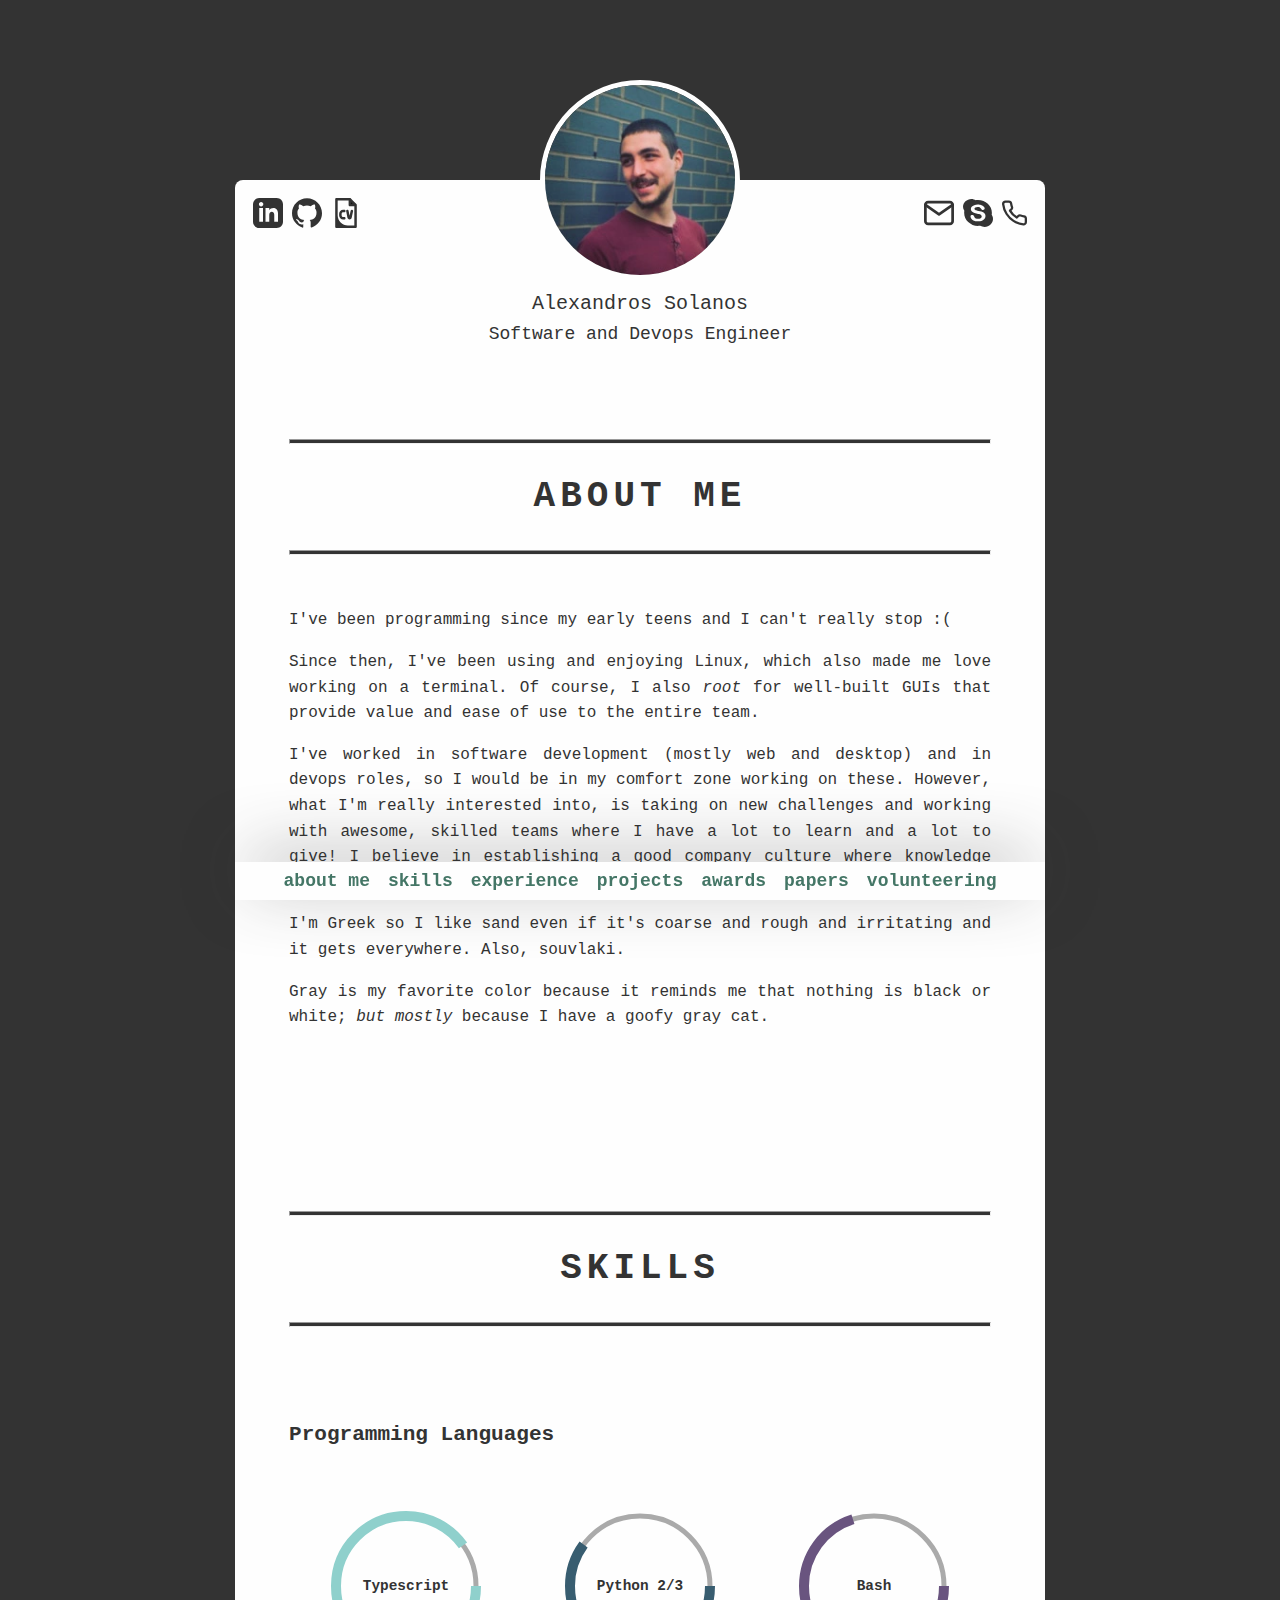
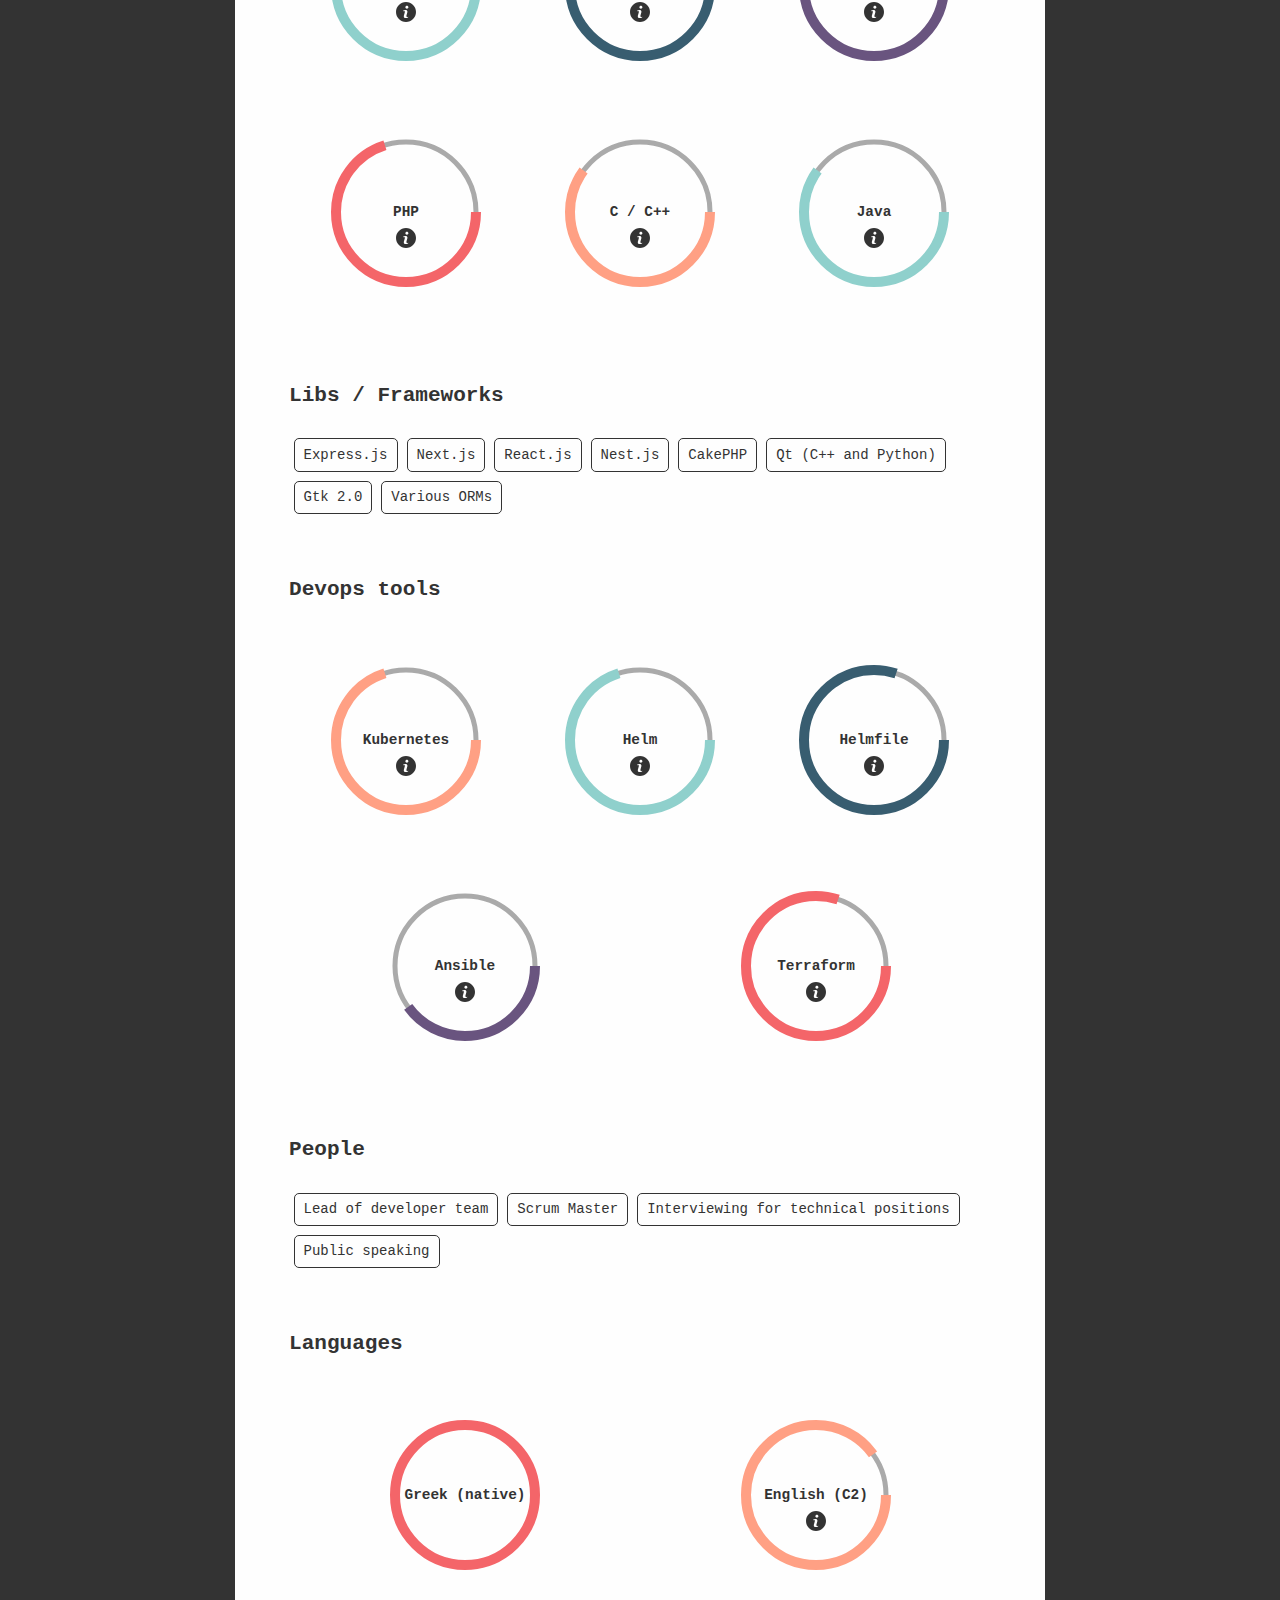
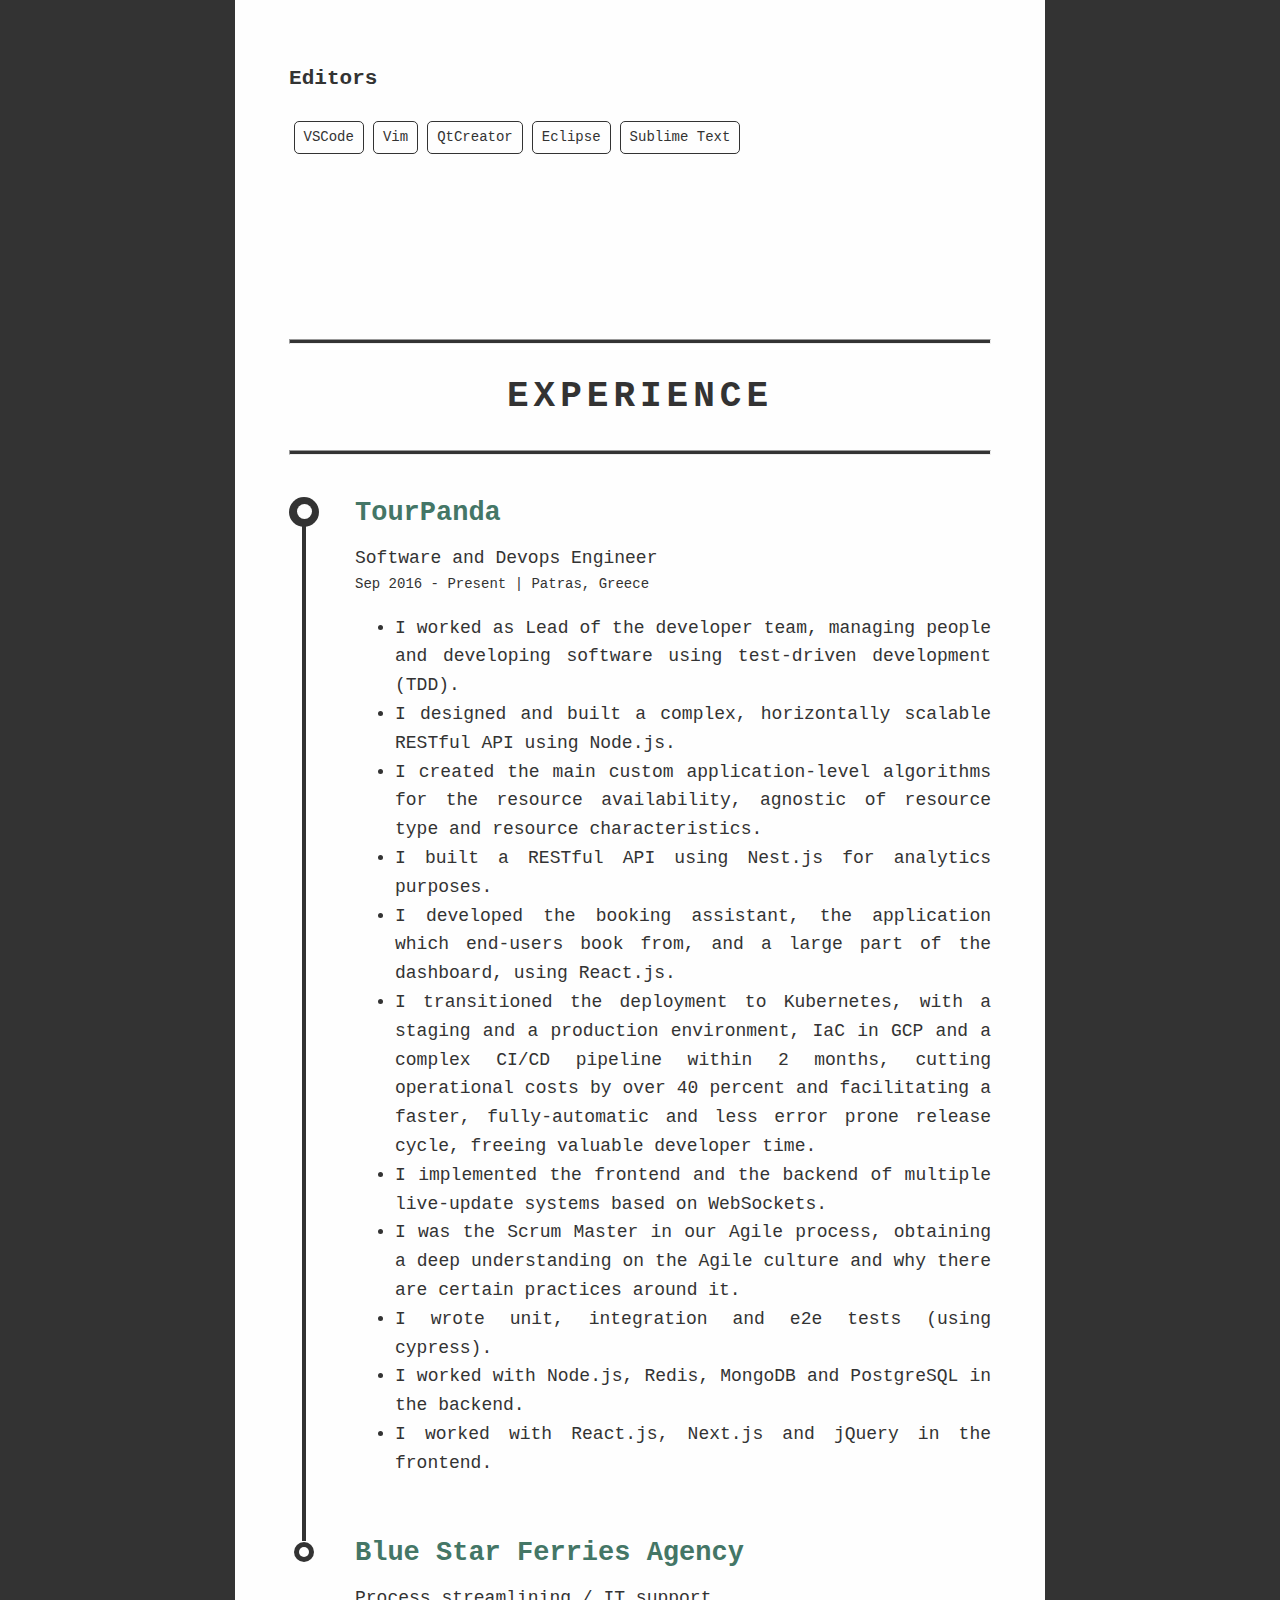
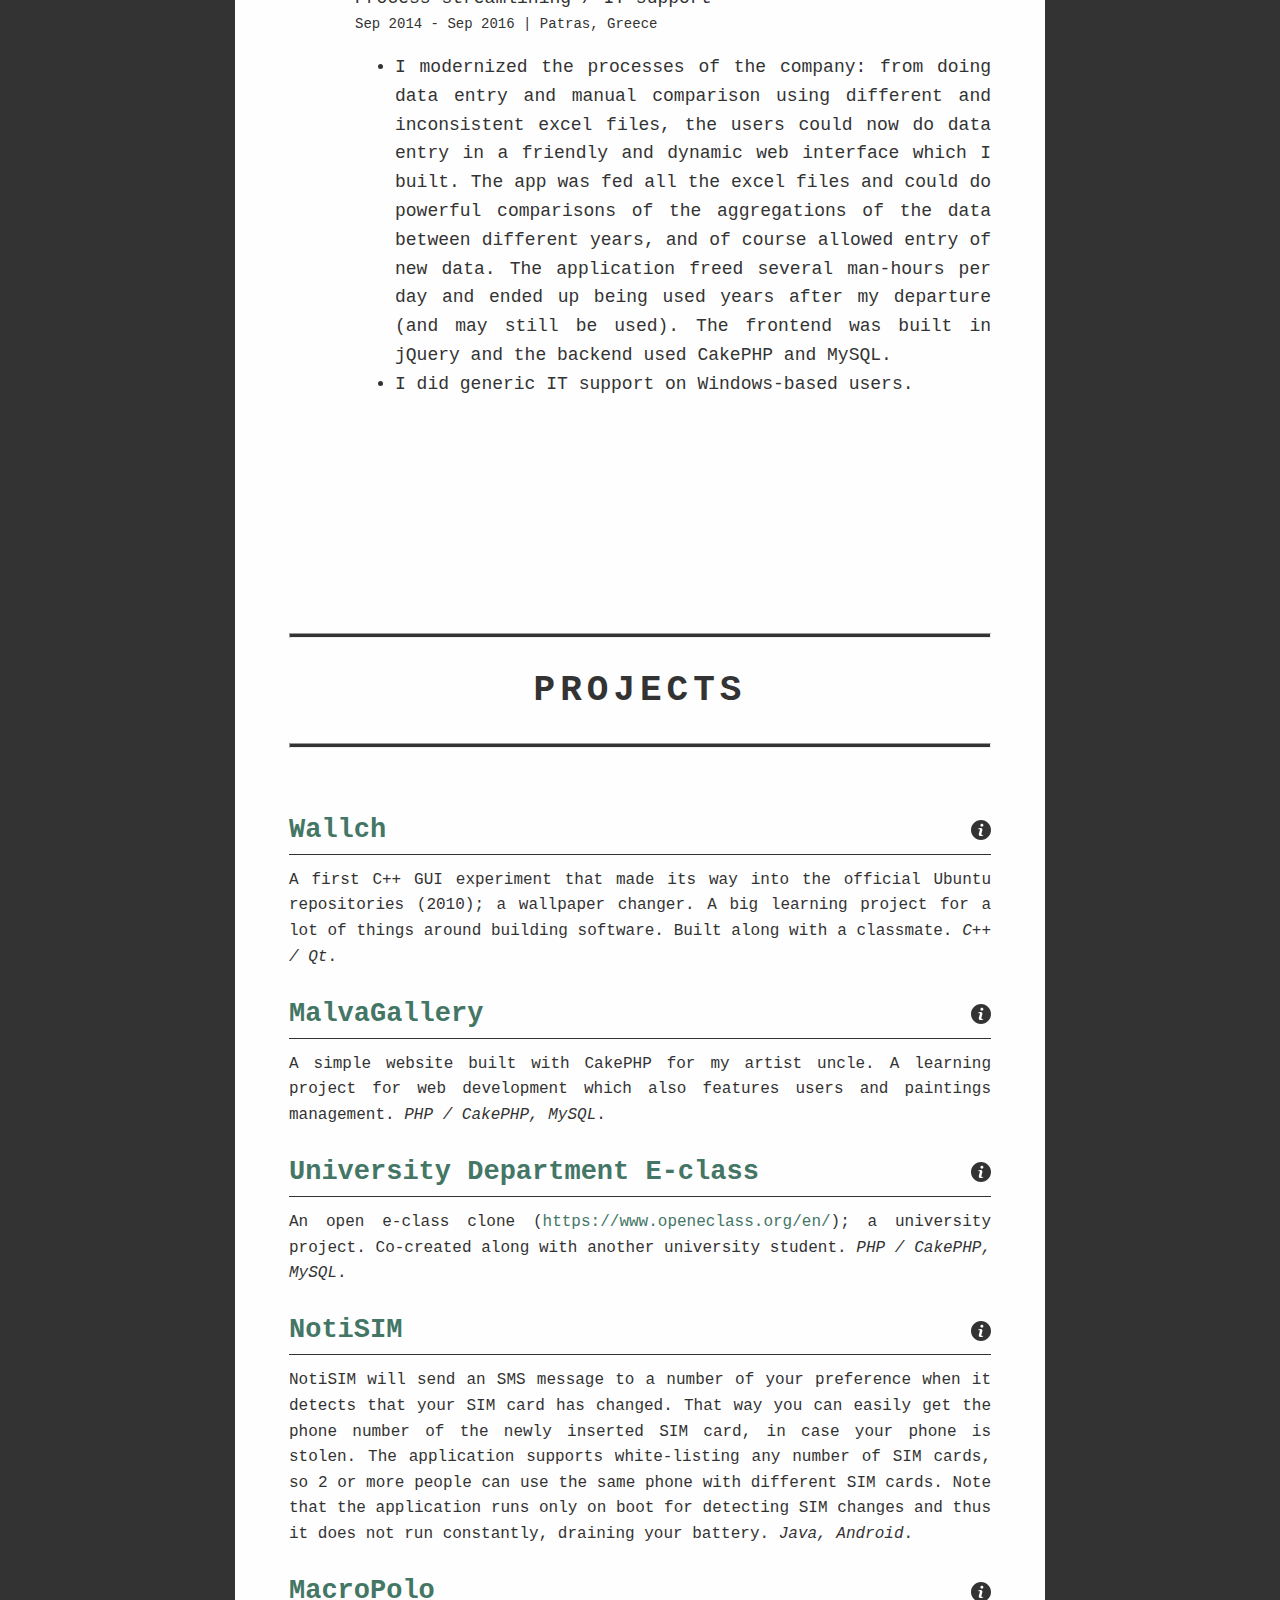
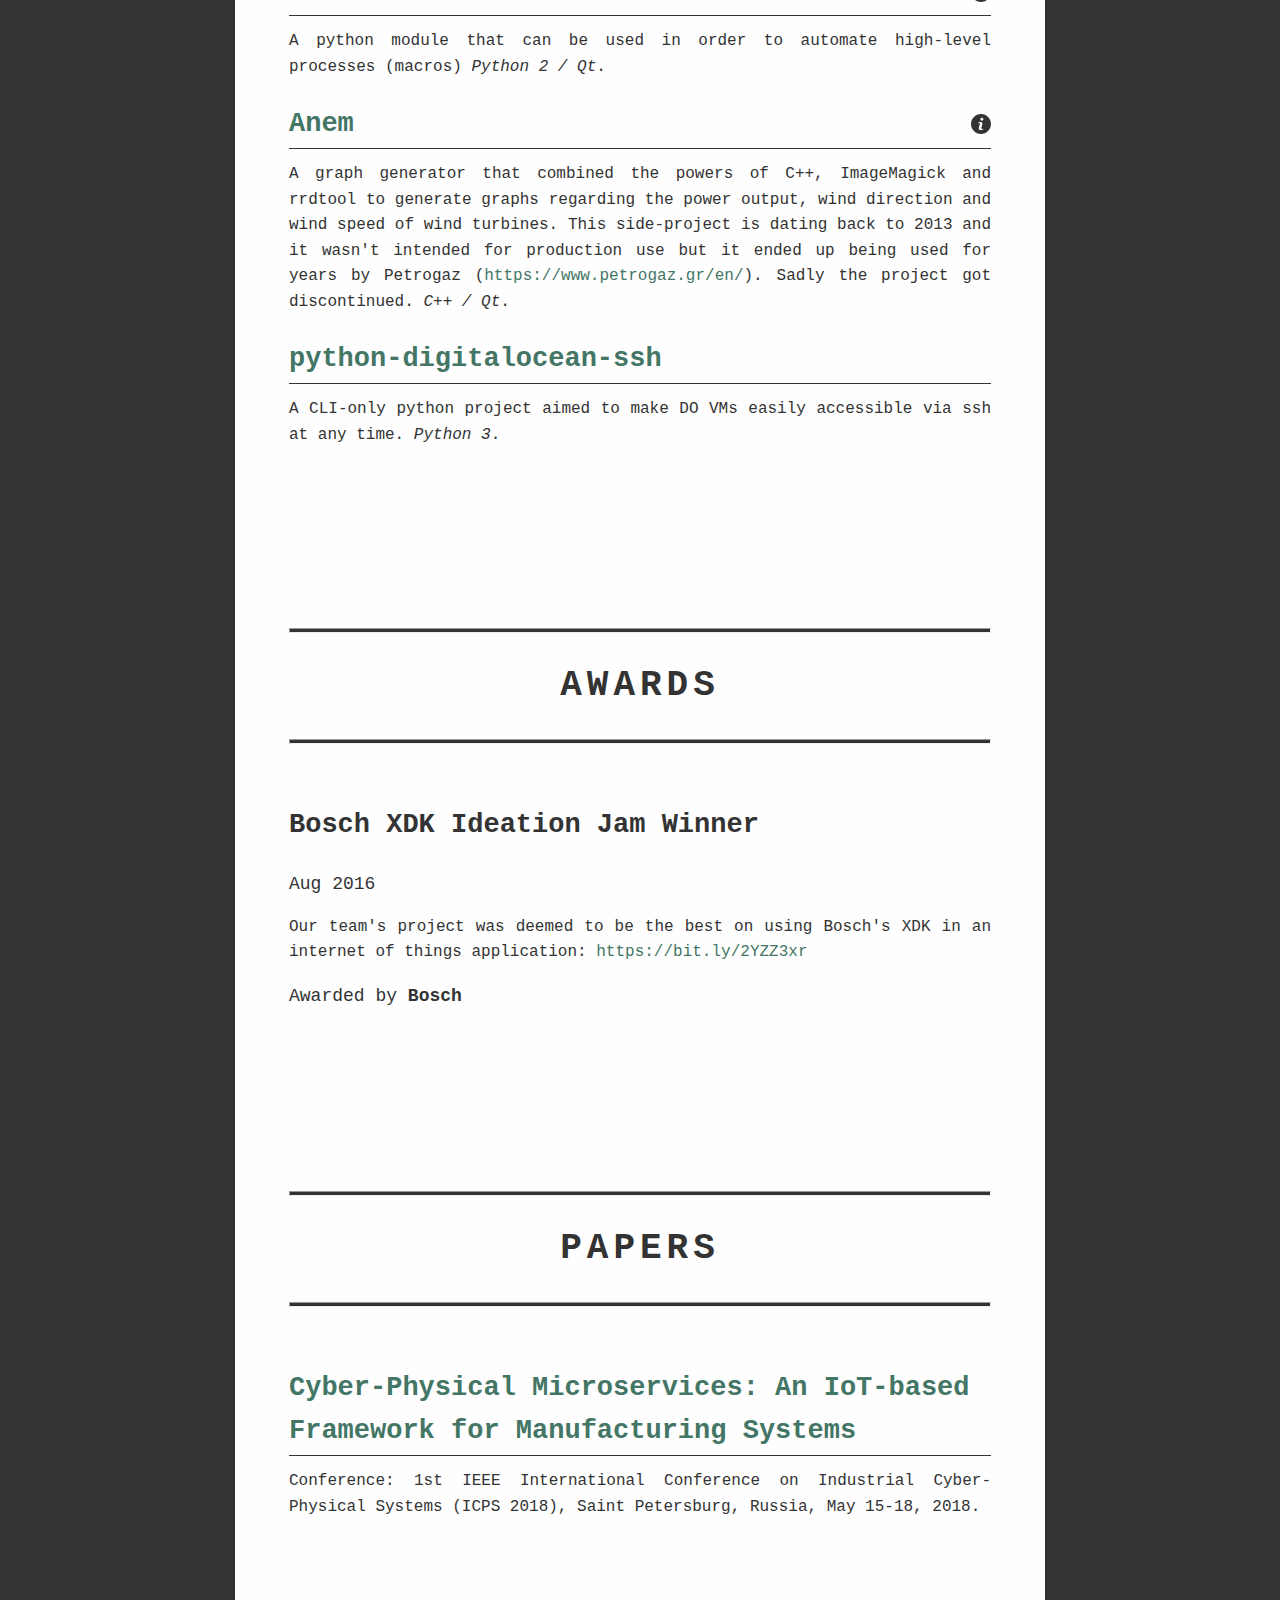
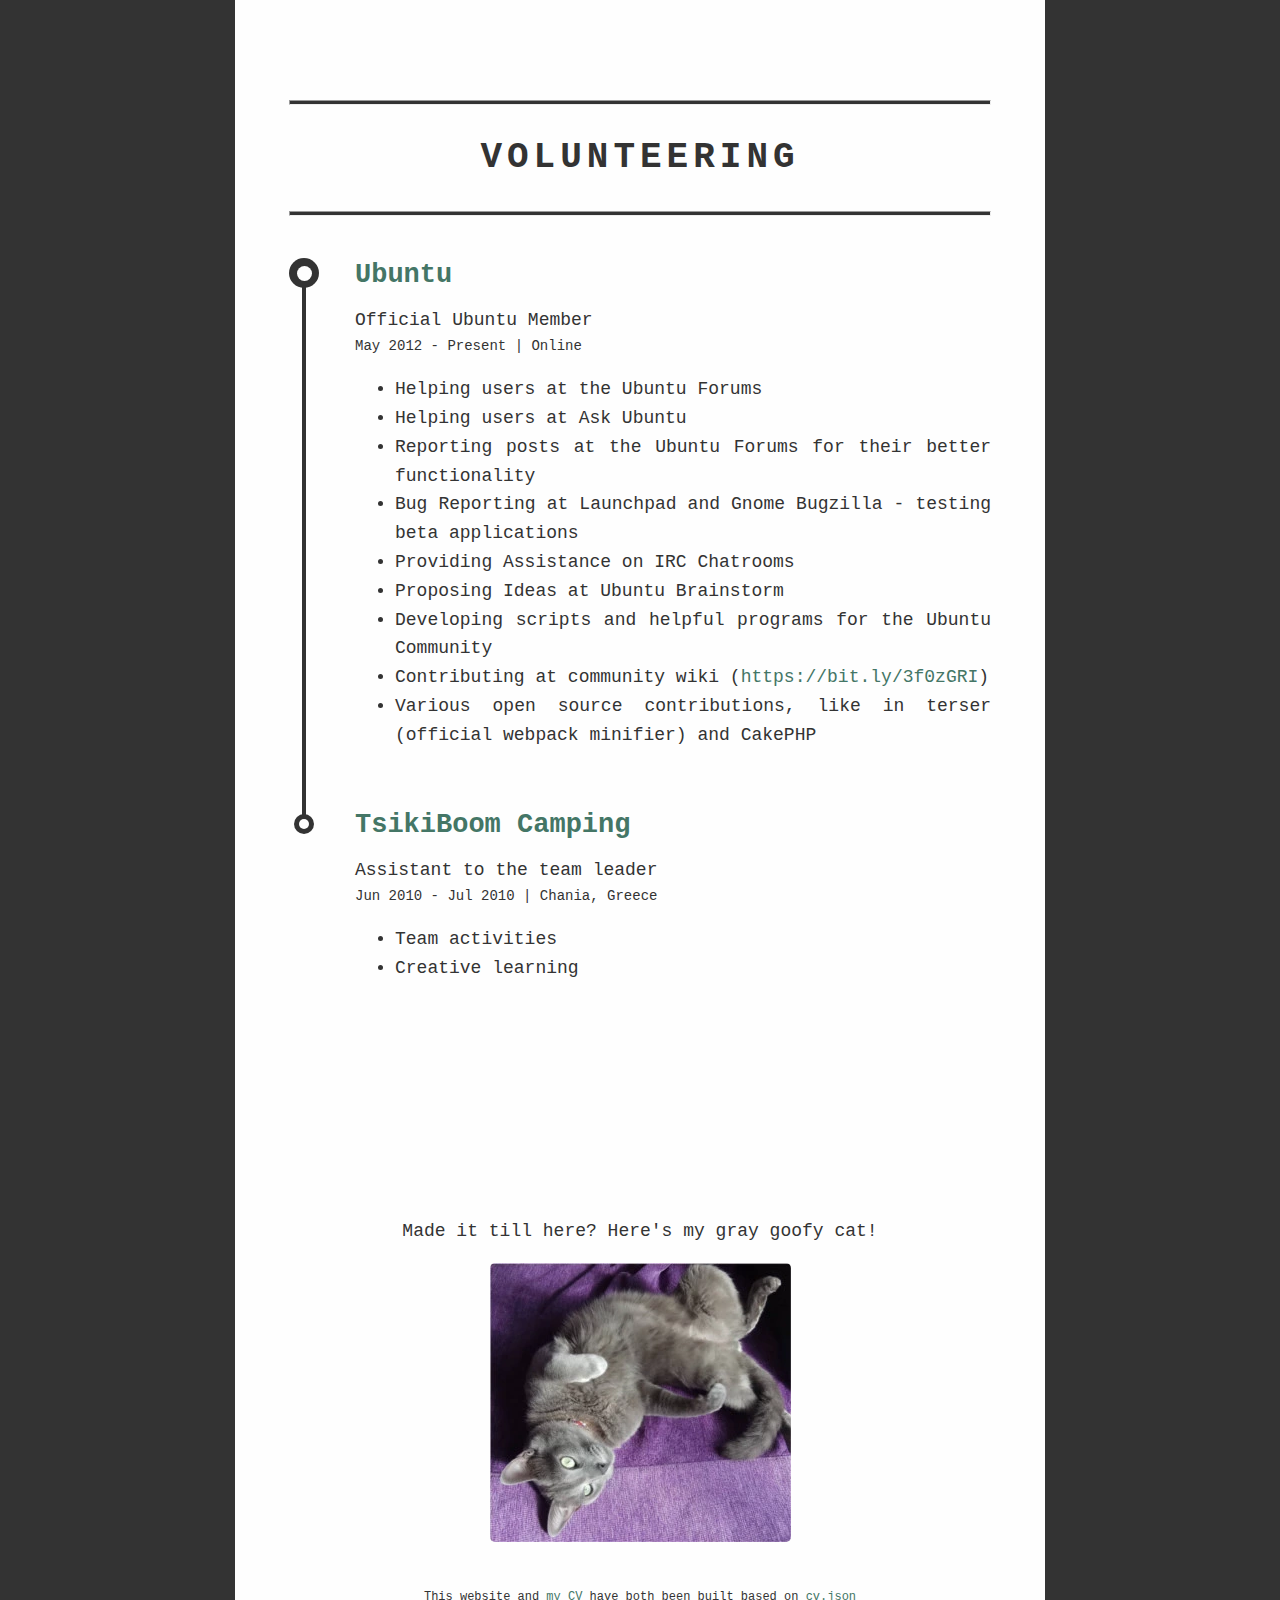
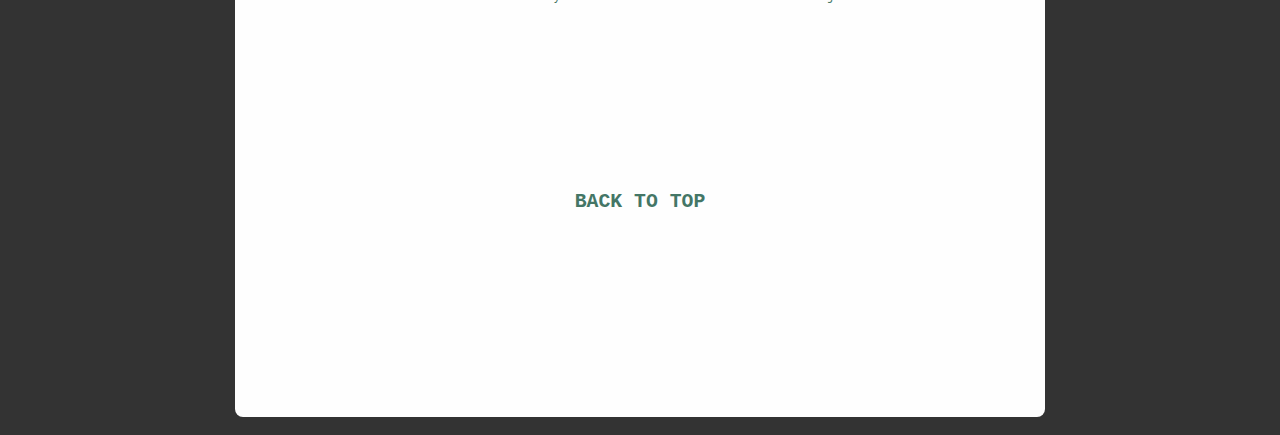
==== commit 41015b95: "Add testing in cv" ====
--- a/index.html
+++ b/index.html
@@ -1 +1 @@
-<!DOCTYPE html><html lang="en"><head><meta name="viewport" content="width=device-width"/><meta charSet="utf-8"/><link rel="icon" href="/favicon.ico"/><meta name="description" content="Learn how to build a personal website using Next.js"/><meta name="og:image" content="https://hytromo.github.io/face.jpeg"/><meta name="og:title" content="Alexandros Solanos"/><meta name="twitter:card" content="summary_large_image"/><title>Alexandros Solanos</title><meta name="next-head-count" content="8"/><link rel="preload" href="/_next/static/css/b0ff7fcc3a91b32f04a1.css" as="style"/><link rel="stylesheet" href="/_next/static/css/b0ff7fcc3a91b32f04a1.css"/><link rel="preload" href="/_next/static/css/cb4c4934662d2ac62aca.css" as="style"/><link rel="stylesheet" href="/_next/static/css/cb4c4934662d2ac62aca.css"/><link rel="preload" href="/_next/static/VSGEKOfHA7ToIB5_K8orV/pages/_app.js" as="script"/><link rel="preload" href="/_next/static/VSGEKOfHA7ToIB5_K8orV/pages/index.js" as="script"/><link rel="preload" href="/_next/static/runtime/webpack-c212667a5f965e81e004.js" as="script"/><link rel="preload" href="/_next/static/chunks/framework.c6faae2799416a6da8e8.js" as="script"/><link rel="preload" href="/_next/static/chunks/d71a6fd3e85fc4657e22f0685011153daaf79ea4.a1a019ce3158294c8679.js" as="script"/><link rel="preload" href="/_next/static/runtime/main-e836bcb712dde9396cb3.js" as="script"/></head><body><div id="__next"><div class="layout_container__Tz0qD"><header class="layout_header__6DqUa"><picture><source srcSet="/face.webp" type="image/webp"/><img alt="My face" class="layout_faceImage__W2Tnr" src="/face.jpeg"/></picture><div class="layout_name__1UqME">Alexandros Solanos</div><div>Software and Devops Engineer</div><div class="layout_mobileIcons__LIrTj"></div><div class="layout_topLeft__2dX0M"><a target="_blank" rel="noopener noreferrer" href="https://www.linkedin.com/in/alexandros-solanos-160709a7/"><img src="/linkedin.svg" alt="linkedin"/></a><a target="_blank" rel="noopener noreferrer" href="https://github.com/hytromo"><img src="/github.svg" alt="github"/></a><a target="_blank" rel="noopener noreferrer" href="/cv.pdf"><img src="/cv.svg" alt="cv"/></a></div><div class="layout_topRight__ve3b9"><a href="mailto:solanosalex@gmail.com"><img src="/mail.svg" alt="mail"/></a><a href="skype:alexsolanos?chat"><img src="/skype.svg" alt="skype"/></a><a href="tel:+30 6945482042"><img class="layout_phone__14ay0" src="/phone.svg" alt="phone"/></a></div><div class="layout_mobileIcons__LIrTj"><a target="_blank" rel="noopener noreferrer" href="https://www.linkedin.com/in/alexandros-solanos-160709a7/"><img src="/linkedin.svg" alt="linkedin"/></a><a target="_blank" rel="noopener noreferrer" href="https://github.com/hytromo"><img src="/github.svg" alt="github"/></a><a target="_blank" rel="noopener noreferrer" href="/cv.pdf"><img src="/cv.svg" alt="cv"/></a><a href="mailto:solanosalex@gmail.com"><img src="/mail.svg" alt="mail"/></a><a href="skype:alexsolanos?chat"><img src="/skype.svg" alt="skype"/></a><a href="tel:+30 6945482042"><img class="layout_phone__14ay0" src="/phone.svg" alt="phone"/></a></div></header><main><div class="titles-menu_menu__16Sk1"><div class="titles-menu_entry__3-_Ki"><a href="#about-me">about me</a></div><div class="titles-menu_entry__3-_Ki"><a href="#skills">skills</a></div><div class="titles-menu_entry__3-_Ki"><a href="#experience">experience</a></div><div class="titles-menu_entry__3-_Ki"><a href="#projects">projects</a></div><div class="titles-menu_entry__3-_Ki"><a href="#awards">awards</a></div><div class="titles-menu_entry__3-_Ki"><a href="#papers">papers</a></div><div class="titles-menu_entry__3-_Ki"><a href="#volunteering">volunteering</a></div></div><section id="about-me"><hr class="section_hr__8esOR"/><h1 class="section_title__LVh5S">about me</h1><hr class="section_hr__8esOR"/><br/><p>I&#x27;ve been programming since my early teens and I can&#x27;t really stop :(</p><p>Since then, I&#x27;ve been using and enjoying Linux, which also made me love working on a terminal. Of course, I also<!-- --> <span style="font-style:italic">root</span> for well-built GUIs that provide value and ease of use to the entire team.</p><p>I&#x27;ve worked in software development (mostly web and desktop) and in devops roles, so I would be in my comfort zone working on these. However, what I&#x27;m really interested into, is taking on new challenges and working with awesome, skilled teams where I have a lot to learn and a lot to give! I believe in establishing a good company culture where knowledge sharing is the norm; and not using knowledge as a status symbol.</p><p>I&#x27;m Greek so I like sand even if it&#x27;s coarse and rough and irritating and it gets everywhere. Also, souvlaki.</p><p>Gray is my favorite color because it reminds me that nothing is black or white; <span style="font-style:italic">but mostly</span> <!-- -->because I have a goofy gray cat.</p></section><section id="skills"><hr class="section_hr__8esOR"/><h1 class="section_title__LVh5S">Skills</h1><hr class="section_hr__8esOR"/><br/><div class="skill_skill__3th8Z"><h3>Programming Languages</h3><div class="skill_skillList__yq02U"><div class="level_level__3fiA7"><div style="position:relative" class="circular-percentage_clickableSvg__3l2Du"><svg class="circular-percentage_svg__1FMJr" style="cursor:pointer" width="150" height="150"><circle class="circular-percentage_svgCircleBg__32LI0" stroke="#aaa" cx="75" cy="75" r="70" stroke-width="5"></circle><circle class="circular-percentage_svgCircle__2Tv3u" stroke="#8fd0cc" cx="75" cy="75" r="70" stroke-width="10" stroke-dasharray="439.822971502571" stroke-dashoffset="0"></circle><text text-anchor="middle" dominant-baseline="middle" x="75" y="75" class="circular-percentage_svgCircleText__17afK">Typescript </text></svg><a class="circular-percentage_info__x0g6w"><img alt="info" title="more information" class="circular-percentage_infoImg__1vODZ" src="info.svg"/></a></div></div><div class="level_level__3fiA7"><div style="position:relative" class="circular-percentage_clickableSvg__3l2Du"><svg class="circular-percentage_svg__1FMJr" style="cursor:pointer" width="150" height="150"><circle class="circular-percentage_svgCircleBg__32LI0" stroke="#aaa" cx="75" cy="75" r="70" stroke-width="5"></circle><circle class="circular-percentage_svgCircle__2Tv3u" stroke="#385d70" cx="75" cy="75" r="70" stroke-width="10" stroke-dasharray="439.822971502571" stroke-dashoffset="0"></circle><text text-anchor="middle" dominant-baseline="middle" x="75" y="75" class="circular-percentage_svgCircleText__17afK">Python 2/3 </text></svg><a class="circular-percentage_info__x0g6w"><img alt="info" title="more information" class="circular-percentage_infoImg__1vODZ" src="info.svg"/></a></div></div><div class="level_level__3fiA7"><div style="position:relative" class="circular-percentage_clickableSvg__3l2Du"><svg class="circular-percentage_svg__1FMJr" style="cursor:pointer" width="150" height="150"><circle class="circular-percentage_svgCircleBg__32LI0" stroke="#aaa" cx="75" cy="75" r="70" stroke-width="5"></circle><circle class="circular-percentage_svgCircle__2Tv3u" stroke="#69547f" cx="75" cy="75" r="70" stroke-width="10" stroke-dasharray="439.822971502571" stroke-dashoffset="0"></circle><text text-anchor="middle" dominant-baseline="middle" x="75" y="75" class="circular-percentage_svgCircleText__17afK">Bash </text></svg><a class="circular-percentage_info__x0g6w"><img alt="info" title="more information" class="circular-percentage_infoImg__1vODZ" src="info.svg"/></a></div></div><div class="level_level__3fiA7"><div style="position:relative" class="circular-percentage_clickableSvg__3l2Du"><svg class="circular-percentage_svg__1FMJr" style="cursor:pointer" width="150" height="150"><circle class="circular-percentage_svgCircleBg__32LI0" stroke="#aaa" cx="75" cy="75" r="70" stroke-width="5"></circle><circle class="circular-percentage_svgCircle__2Tv3u" stroke="#f46569" cx="75" cy="75" r="70" stroke-width="10" stroke-dasharray="439.822971502571" stroke-dashoffset="0"></circle><text text-anchor="middle" dominant-baseline="middle" x="75" y="75" class="circular-percentage_svgCircleText__17afK">PHP </text></svg><a class="circular-percentage_info__x0g6w"><img alt="info" title="more information" class="circular-percentage_infoImg__1vODZ" src="info.svg"/></a></div></div><div class="level_level__3fiA7"><div style="position:relative" class="circular-percentage_clickableSvg__3l2Du"><svg class="circular-percentage_svg__1FMJr" style="cursor:pointer" width="150" height="150"><circle class="circular-percentage_svgCircleBg__32LI0" stroke="#aaa" cx="75" cy="75" r="70" stroke-width="5"></circle><circle class="circular-percentage_svgCircle__2Tv3u" stroke="#ffa084" cx="75" cy="75" r="70" stroke-width="10" stroke-dasharray="439.822971502571" stroke-dashoffset="0"></circle><text text-anchor="middle" dominant-baseline="middle" x="75" y="75" class="circular-percentage_svgCircleText__17afK">C / C++ </text></svg><a class="circular-percentage_info__x0g6w"><img alt="info" title="more information" class="circular-percentage_infoImg__1vODZ" src="info.svg"/></a></div></div><div class="level_level__3fiA7"><div style="position:relative" class="circular-percentage_clickableSvg__3l2Du"><svg class="circular-percentage_svg__1FMJr" style="cursor:pointer" width="150" height="150"><circle class="circular-percentage_svgCircleBg__32LI0" stroke="#aaa" cx="75" cy="75" r="70" stroke-width="5"></circle><circle class="circular-percentage_svgCircle__2Tv3u" stroke="#8fd0cc" cx="75" cy="75" r="70" stroke-width="10" stroke-dasharray="439.822971502571" stroke-dashoffset="0"></circle><text text-anchor="middle" dominant-baseline="middle" x="75" y="75" class="circular-percentage_svgCircleText__17afK">Java </text></svg><a class="circular-percentage_info__x0g6w"><img alt="info" title="more information" class="circular-percentage_infoImg__1vODZ" src="info.svg"/></a></div></div></div></div><div class="skill_skill__3th8Z"><h3>Libs / Frameworks</h3><div class="skill_simpleSkillList__3i7ix"><div class="level_progressLess__1eMYr">Express.js</div><div class="level_progressLess__1eMYr">Next.js</div><div class="level_progressLess__1eMYr">React.js</div><div class="level_progressLess__1eMYr">Nest.js</div><div class="level_progressLess__1eMYr">CakePHP</div><div class="level_progressLess__1eMYr">Qt (C++ and Python)</div><div class="level_progressLess__1eMYr">Gtk 2.0</div><div class="level_progressLess__1eMYr">Various ORMs</div></div></div><div class="skill_skill__3th8Z"><h3>Devops tools</h3><div class="skill_skillList__yq02U"><div class="level_level__3fiA7"><div style="position:relative" class="circular-percentage_clickableSvg__3l2Du"><svg class="circular-percentage_svg__1FMJr" style="cursor:pointer" width="150" height="150"><circle class="circular-percentage_svgCircleBg__32LI0" stroke="#aaa" cx="75" cy="75" r="70" stroke-width="5"></circle><circle class="circular-percentage_svgCircle__2Tv3u" stroke="#ffa084" cx="75" cy="75" r="70" stroke-width="10" stroke-dasharray="439.822971502571" stroke-dashoffset="0"></circle><text text-anchor="middle" dominant-baseline="middle" x="75" y="75" class="circular-percentage_svgCircleText__17afK">Kubernetes </text></svg><a class="circular-percentage_info__x0g6w"><img alt="info" title="more information" class="circular-percentage_infoImg__1vODZ" src="info.svg"/></a></div></div><div class="level_level__3fiA7"><div style="position:relative" class="circular-percentage_clickableSvg__3l2Du"><svg class="circular-percentage_svg__1FMJr" style="cursor:pointer" width="150" height="150"><circle class="circular-percentage_svgCircleBg__32LI0" stroke="#aaa" cx="75" cy="75" r="70" stroke-width="5"></circle><circle class="circular-percentage_svgCircle__2Tv3u" stroke="#8fd0cc" cx="75" cy="75" r="70" stroke-width="10" stroke-dasharray="439.822971502571" stroke-dashoffset="0"></circle><text text-anchor="middle" dominant-baseline="middle" x="75" y="75" class="circular-percentage_svgCircleText__17afK">Helm </text></svg><a class="circular-percentage_info__x0g6w"><img alt="info" title="more information" class="circular-percentage_infoImg__1vODZ" src="info.svg"/></a></div></div><div class="level_level__3fiA7"><div style="position:relative" class="circular-percentage_clickableSvg__3l2Du"><svg class="circular-percentage_svg__1FMJr" style="cursor:pointer" width="150" height="150"><circle class="circular-percentage_svgCircleBg__32LI0" stroke="#aaa" cx="75" cy="75" r="70" stroke-width="5"></circle><circle class="circular-percentage_svgCircle__2Tv3u" stroke="#385d70" cx="75" cy="75" r="70" stroke-width="10" stroke-dasharray="439.822971502571" stroke-dashoffset="0"></circle><text text-anchor="middle" dominant-baseline="middle" x="75" y="75" class="circular-percentage_svgCircleText__17afK">Helmfile </text></svg><a class="circular-percentage_info__x0g6w"><img alt="info" title="more information" class="circular-percentage_infoImg__1vODZ" src="info.svg"/></a></div></div><div class="level_level__3fiA7"><div style="position:relative" class="circular-percentage_clickableSvg__3l2Du"><svg class="circular-percentage_svg__1FMJr" style="cursor:pointer" width="150" height="150"><circle class="circular-percentage_svgCircleBg__32LI0" stroke="#aaa" cx="75" cy="75" r="70" stroke-width="5"></circle><circle class="circular-percentage_svgCircle__2Tv3u" stroke="#69547f" cx="75" cy="75" r="70" stroke-width="10" stroke-dasharray="439.822971502571" stroke-dashoffset="0"></circle><text text-anchor="middle" dominant-baseline="middle" x="75" y="75" class="circular-percentage_svgCircleText__17afK">Ansible </text></svg><a class="circular-percentage_info__x0g6w"><img alt="info" title="more information" class="circular-percentage_infoImg__1vODZ" src="info.svg"/></a></div></div><div class="level_level__3fiA7"><div style="position:relative" class="circular-percentage_clickableSvg__3l2Du"><svg class="circular-percentage_svg__1FMJr" style="cursor:pointer" width="150" height="150"><circle class="circular-percentage_svgCircleBg__32LI0" stroke="#aaa" cx="75" cy="75" r="70" stroke-width="5"></circle><circle class="circular-percentage_svgCircle__2Tv3u" stroke="#f46569" cx="75" cy="75" r="70" stroke-width="10" stroke-dasharray="439.822971502571" stroke-dashoffset="0"></circle><text text-anchor="middle" dominant-baseline="middle" x="75" y="75" class="circular-percentage_svgCircleText__17afK">Terraform </text></svg><a class="circular-percentage_info__x0g6w"><img alt="info" title="more information" class="circular-percentage_infoImg__1vODZ" src="info.svg"/></a></div></div></div></div><div class="skill_skill__3th8Z"><h3>People</h3><div class="skill_simpleSkillList__3i7ix"><div class="level_progressLess__1eMYr">Lead of developer team</div><div class="level_progressLess__1eMYr">Scrum Master</div><div class="level_progressLess__1eMYr">Interviewing for technical positions</div><div class="level_progressLess__1eMYr">Public speaking</div></div></div><div class="skill_skill__3th8Z"><h3>Languages</h3><div class="skill_skillList__yq02U"><div class="level_level__3fiA7"><div style="position:relative" class=""><svg class="circular-percentage_svg__1FMJr" style="cursor:default" width="150" height="150"><circle class="circular-percentage_svgCircleBg__32LI0" stroke="#aaa" cx="75" cy="75" r="70" stroke-width="5"></circle><circle class="circular-percentage_svgCircle__2Tv3u" stroke="#f46569" cx="75" cy="75" r="70" stroke-width="10" stroke-dasharray="439.822971502571" stroke-dashoffset="0"></circle><text text-anchor="middle" dominant-baseline="middle" x="75" y="75" class="circular-percentage_svgCircleText__17afK">Greek (native) </text></svg></div></div><div class="level_level__3fiA7"><div style="position:relative" class="circular-percentage_clickableSvg__3l2Du"><svg class="circular-percentage_svg__1FMJr" style="cursor:pointer" width="150" height="150"><circle class="circular-percentage_svgCircleBg__32LI0" stroke="#aaa" cx="75" cy="75" r="70" stroke-width="5"></circle><circle class="circular-percentage_svgCircle__2Tv3u" stroke="#ffa084" cx="75" cy="75" r="70" stroke-width="10" stroke-dasharray="439.822971502571" stroke-dashoffset="0"></circle><text text-anchor="middle" dominant-baseline="middle" x="75" y="75" class="circular-percentage_svgCircleText__17afK">English (C2) </text></svg><a class="circular-percentage_info__x0g6w"><img alt="info" title="more information" class="circular-percentage_infoImg__1vODZ" src="info.svg"/></a></div></div></div></div><div class="skill_skill__3th8Z"><h3>Editors</h3><div class="skill_simpleSkillList__3i7ix"><div class="level_progressLess__1eMYr">VSCode</div><div class="level_progressLess__1eMYr">Vim</div><div class="level_progressLess__1eMYr">QtCreator</div><div class="level_progressLess__1eMYr">Eclipse</div><div class="level_progressLess__1eMYr">Sublime Text</div></div></div></section><section id="experience"><hr class="section_hr__8esOR"/><h1 class="section_title__LVh5S">Experience</h1><hr class="section_hr__8esOR"/><br/><div class="workplace_workplace__Atdhy"><div class="workplace_dotWrap__2qPRJ workplace_now__9TFqt"><div class="workplace_outerDot__2Mttl workplace_now__9TFqt"><div class="workplace_innerDot__2Y3jB workplace_now__9TFqt"></div></div></div><div><div><h2 style="margin-top:0;margin-bottom:.5rem;display:inline-block"><a target="_blank" rel="noopener noreferrer" href="https://tourpanda.com">TourPanda</a></h2> </div><div>Software and Devops Engineer</div><div><div class="workplace_date__3f5Zt">Sep 2016 - Present<!-- --> |<!-- --> <!-- -->Patras, Greece</div><ul><li>I worked as Lead of the developer team, managing people and developing software.</li><li>I designed and built a complex, horizontally scalable RESTful API using Node.js.</li><li>I created the main custom application-level algorithms for the resource availability, agnostic of resource type and resource characteristics.</li><li>I built a RESTful API using Nest.js for analytics purposes.</li><li>I developed the booking assistant, the application which end-users book from, and a large part of the dashboard, using React.js.</li><li>I transitioned the deployment to Kubernetes, with a staging and a production environment, IaC in GCP and a complex CI/CD pipeline within 2 months, cutting operational costs by over 40 percent and facilitating a faster, fully-automatic and less error prone release cycle, freeing valuable developer time.</li><li>I implemented the frontend and the backend of multiple live-update systems based on WebSockets.</li><li>I was the Scrum Master in our Agile process, obtaining a deep understanding on the Agile culture and why there are certain practices around it.</li><li>I worked with Node.js, Redis, MongoDB and PostgreSQL in the backend.</li><li>I worked with React.js, Next.js and jQuery in the frontend.</li></ul></div></div></div><div class="workplace_workplace__Atdhy workplace_last__2DTGN"><div class="workplace_dotWrap__2qPRJ"><div class="workplace_outerDot__2Mttl"><div class="workplace_innerDot__2Y3jB"></div></div></div><div><div><h2 style="margin-top:0;margin-bottom:.5rem;display:inline-block"><a target="_blank" rel="noopener noreferrer" href="https://ferrycenter.gr/">Blue Star Ferries Agency</a></h2> </div><div>Process streamlining / IT support</div><div><div class="workplace_date__3f5Zt">Sep 2014 - Sep 2016<!-- --> |<!-- --> <!-- -->Patras, Greece</div><ul><li>I modernized the processes of the company: from doing data entry and manual comparison using different and inconsistent excel files, the users could now do data entry in a friendly and dynamic web interface which I built. The app was fed all the excel files and could do powerful comparisons of the aggregations of the data between different years, and of course allowed entry of new data. The application freed several man-hours per day and ended up being used years after my departure (and may still be used). The frontend was built in jQuery and the backend used CakePHP and MySQL.</li><li>I did generic IT support on Windows-based users.</li></ul></div></div></div></section><section id="projects"><hr class="section_hr__8esOR"/><h1 class="section_title__LVh5S">Projects</h1><hr class="section_hr__8esOR"/><br/><div><h2 class="project_title__OgHe5"><a target="_blank" rel="noopener noreferrer" href="https://launchpad.net/wallpaper-changer">Wallch</a><img title="more information" class="project_moreInfo__1Svs5" style="cursor:pointer" src="info.svg"/></h2><p>A first C++ GUI experiment that made its way into the official Ubuntu repositories (2010); a wallpaper changer. A big learning project for a lot of things around building software. Built along with a classmate.<!-- --> <i>C++ / Qt</i>.</p></div><div><h2 class="project_title__OgHe5"><a target="_blank" rel="noopener noreferrer" href="https://malvagallery.com/">MalvaGallery</a><img title="more information" class="project_moreInfo__1Svs5" style="cursor:pointer" src="info.svg"/></h2><p>A simple website built with CakePHP for my artist uncle. A learning project for web development which also features users and paintings management.<!-- --> <i>PHP / CakePHP, MySQL</i>.</p></div><div><h2 class="project_title__OgHe5"><a target="_blank" rel="noopener noreferrer" href="https://github.com/themetalfleece/university-department-eclass-project">University Department E-class</a><img title="more information" class="project_moreInfo__1Svs5" style="cursor:pointer" src="info.svg"/></h2><p>An open e-class clone (<a href="https://www.openeclass.org/en/" target="_blank" rel="noopener noreferrer">https://www.openeclass.org/en/</a>); a university project. Co-created along with another university student.<!-- --> <i>PHP / CakePHP, MySQL</i>.</p></div><div><h2 class="project_title__OgHe5"><a target="_blank" rel="noopener noreferrer">NotiSIM</a><img title="more information" class="project_moreInfo__1Svs5" style="cursor:pointer" src="info.svg"/></h2><p>NotiSIM will send an SMS message to a number of your preference when it detects that your SIM card has changed. That way you can easily get the phone number of the newly inserted SIM card, in case your phone is stolen. The application supports white-listing any number of SIM cards, so 2 or more people can use the same phone with different SIM cards. Note that the application runs only on boot for detecting SIM changes and thus it does not run constantly, draining your battery.<!-- --> <i>Java, Android</i>.</p></div><div><h2 class="project_title__OgHe5"><a target="_blank" rel="noopener noreferrer" href="https://github.com/hytromo/MacroPolo">MacroPolo</a><img title="more information" class="project_moreInfo__1Svs5" style="cursor:pointer" src="info.svg"/></h2><p>A python module that can be used in order to automate high-level processes (macros)<!-- --> <i>Python 2 / Qt</i>.</p></div><div><h2 class="project_title__OgHe5"><a target="_blank" rel="noopener noreferrer" href="https://github.com/hytromo/anem">Anem</a><img title="more information" class="project_moreInfo__1Svs5" style="cursor:pointer" src="info.svg"/></h2><p>A graph generator that combined the powers of C++, ImageMagick and rrdtool to generate graphs regarding the power output, wind direction and wind speed of wind turbines. This side-project is dating back to 2013 and it wasn&#x27;t intended for production use but it ended up being used for years by Petrogaz (<a href="https://www.petrogaz.gr/en/" target="_blank" rel="noopener noreferrer">https://www.petrogaz.gr/en/</a>). Sadly the project got discontinued.<!-- --> <i>C++ / Qt</i>.</p></div><div><h2 class="project_title__OgHe5"><a target="_blank" rel="noopener noreferrer" href="https://github.com/hytromo/python-digitalocean-ssh">python-digitalocean-ssh</a></h2><p>A CLI-only python project aimed to make DO VMs easily accessible via ssh at any time.<!-- --> <i>Python 3</i>.</p></div></section><section id="awards"><hr class="section_hr__8esOR"/><h1 class="section_title__LVh5S">Awards</h1><hr class="section_hr__8esOR"/><br/><div><h2>Bosch XDK Ideation Jam Winner</h2> Aug 2016<p>Our team&#x27;s project was deemed to be the best on using Bosch&#x27;s XDK in an internet of things application: <a href="https://bit.ly/2YZZ3xr" target="_blank" rel="noopener noreferrer">https://bit.ly/2YZZ3xr</a></p>Awarded by <b>Bosch</b></div></section><section id="papers"><hr class="section_hr__8esOR"/><h1 class="section_title__LVh5S">Papers</h1><hr class="section_hr__8esOR"/><br/><div><h2 class="project_title__OgHe5"><a target="_blank" rel="noopener noreferrer" href="https://bit.ly/2BXPLsz">Cyber-Physical Microservices: An IoT-based Framework for Manufacturing Systems</a></h2><p>Conference: 1st IEEE International Conference on Industrial Cyber-Physical Systems (ICPS 2018), Saint Petersburg, Russia, May 15-18, 2018.</p></div></section><section id="volunteering"><hr class="section_hr__8esOR"/><h1 class="section_title__LVh5S">Volunteering</h1><hr class="section_hr__8esOR"/><br/><div class="workplace_workplace__Atdhy"><div class="workplace_dotWrap__2qPRJ workplace_now__9TFqt"><div class="workplace_outerDot__2Mttl workplace_now__9TFqt"><div class="workplace_innerDot__2Y3jB workplace_now__9TFqt"></div></div></div><div><div><h2 style="margin-top:0;margin-bottom:.5rem;display:inline-block"><a target="_blank" rel="noopener noreferrer" href="https://ubuntuforums.org/showthread.php?t=1984130">Ubuntu</a></h2> </div><div>Official Ubuntu Member</div><div><div class="workplace_date__3f5Zt">May 2012 - Present<!-- --> |<!-- --> <!-- -->Online</div><ul><li>Helping users at the Ubuntu Forums</li><li>Helping users at Ask Ubuntu</li><li>Reporting posts at the Ubuntu Forums for their better functionality</li><li>Bug Reporting at Launchpad and Gnome Bugzilla - testing beta applications</li><li>Providing Assistance on IRC Chatrooms</li><li>Proposing Ideas at Ubuntu Brainstorm</li><li>Developing scripts and helpful programs for the Ubuntu Community</li><li>Contributing at community wiki (<a href="https://bit.ly/3f0zGRI" target="_blank" rel="noopener noreferrer">https://bit.ly/3f0zGRI</a>)</li><li>Various open source contributions, like in terser (official webpack minifier) and CakePHP</li></ul></div></div></div><div class="workplace_workplace__Atdhy workplace_last__2DTGN"><div class="workplace_dotWrap__2qPRJ"><div class="workplace_outerDot__2Mttl"><div class="workplace_innerDot__2Y3jB"></div></div></div><div><div><h2 style="margin-top:0;margin-bottom:.5rem;display:inline-block"><a target="_blank" rel="noopener noreferrer" href="https://tsikiboom.com">TsikiBoom Camping</a></h2> </div><div>Assistant to the team leader</div><div><div class="workplace_date__3f5Zt">Jun 2010 - Jul 2010<!-- --> |<!-- --> <!-- -->Chania, Greece</div><ul><li>Team activities</li><li>Creative learning</li></ul></div></div></div></section><p style="text-align:center">Made it till here? Here&#x27;s my gray goofy cat!</p><div style="display:flex;justify-content:center"><picture><source srcSet="goofy-cat.webp" type="image/webp"/><img alt="My goofy cat" style="border-radius:5px" src="goofy-cat.jpeg"/></picture></div><p style="font-size:12px;margin-top:2rem;text-align:center">This website and<!-- --> <a href="cv.pdf" target="_blank" rel="noopener noreferrer">my CV</a> <!-- -->have both been built based on<!-- --> <a href="cv.json" target="_blank" rel="noopener noreferrer">cv.json</a></p><div style="text-align:center;font-size:1.1rem;font-weight:bold;margin-top:10rem;padding-bottom:10rem"><a>BACK TO TOP</a></div></main></div></div><script id="__NEXT_DATA__" type="application/json">{"props":{"pageProps":{}},"page":"/","query":{},"buildId":"VSGEKOfHA7ToIB5_K8orV","nextExport":true,"autoExport":true,"isFallback":false}</script><script nomodule="" src="/_next/static/runtime/polyfills-db3eeaf8fbc6db3a50d4.js"></script><script async="" data-next-page="/_app" src="/_next/static/VSGEKOfHA7ToIB5_K8orV/pages/_app.js"></script><script async="" data-next-page="/" src="/_next/static/VSGEKOfHA7ToIB5_K8orV/pages/index.js"></script><script src="/_next/static/runtime/webpack-c212667a5f965e81e004.js" async=""></script><script src="/_next/static/chunks/framework.c6faae2799416a6da8e8.js" async=""></script><script src="/_next/static/chunks/d71a6fd3e85fc4657e22f0685011153daaf79ea4.a1a019ce3158294c8679.js" async=""></script><script src="/_next/static/runtime/main-e836bcb712dde9396cb3.js" async=""></script><script src="/_next/static/VSGEKOfHA7ToIB5_K8orV/_buildManifest.js" async=""></script><script src="/_next/static/VSGEKOfHA7ToIB5_K8orV/_ssgManifest.js" async=""></script></body></html>+<!DOCTYPE html><html lang="en"><head><meta name="viewport" content="width=device-width"/><meta charSet="utf-8"/><link rel="icon" href="/favicon.ico"/><meta name="description" content="Learn how to build a personal website using Next.js"/><meta name="og:image" content="https://hytromo.github.io/face.jpeg"/><meta name="og:title" content="Alexandros Solanos"/><meta name="twitter:card" content="summary_large_image"/><title>Alexandros Solanos</title><meta name="next-head-count" content="8"/><link rel="preload" href="/_next/static/css/b0ff7fcc3a91b32f04a1.css" as="style"/><link rel="stylesheet" href="/_next/static/css/b0ff7fcc3a91b32f04a1.css"/><link rel="preload" href="/_next/static/css/cb4c4934662d2ac62aca.css" as="style"/><link rel="stylesheet" href="/_next/static/css/cb4c4934662d2ac62aca.css"/><link rel="preload" href="/_next/static/rYr-VGxdd3B2feJtfgLmA/pages/_app.js" as="script"/><link rel="preload" href="/_next/static/rYr-VGxdd3B2feJtfgLmA/pages/index.js" as="script"/><link rel="preload" href="/_next/static/runtime/webpack-c212667a5f965e81e004.js" as="script"/><link rel="preload" href="/_next/static/chunks/framework.c6faae2799416a6da8e8.js" as="script"/><link rel="preload" href="/_next/static/chunks/194e787bdf92907987b77f7531635ea37b3af680.a1a019ce3158294c8679.js" as="script"/><link rel="preload" href="/_next/static/runtime/main-e836bcb712dde9396cb3.js" as="script"/></head><body><div id="__next"><div class="layout_container__Tz0qD"><header class="layout_header__6DqUa"><picture><source srcSet="/face.webp" type="image/webp"/><img alt="My face" class="layout_faceImage__W2Tnr" src="/face.jpeg"/></picture><div class="layout_name__1UqME">Alexandros Solanos</div><div>Software and Devops Engineer</div><div class="layout_mobileIcons__LIrTj"></div><div class="layout_topLeft__2dX0M"><a target="_blank" rel="noopener noreferrer" href="https://www.linkedin.com/in/alexandros-solanos-160709a7/"><img src="/linkedin.svg" alt="linkedin"/></a><a target="_blank" rel="noopener noreferrer" href="https://github.com/hytromo"><img src="/github.svg" alt="github"/></a><a target="_blank" rel="noopener noreferrer" href="/cv.pdf"><img src="/cv.svg" alt="cv"/></a></div><div class="layout_topRight__ve3b9"><a href="mailto:solanosalex@gmail.com"><img src="/mail.svg" alt="mail"/></a><a href="skype:alexsolanos?chat"><img src="/skype.svg" alt="skype"/></a><a href="tel:+30 6945482042"><img class="layout_phone__14ay0" src="/phone.svg" alt="phone"/></a></div><div class="layout_mobileIcons__LIrTj"><a target="_blank" rel="noopener noreferrer" href="https://www.linkedin.com/in/alexandros-solanos-160709a7/"><img src="/linkedin.svg" alt="linkedin"/></a><a target="_blank" rel="noopener noreferrer" href="https://github.com/hytromo"><img src="/github.svg" alt="github"/></a><a target="_blank" rel="noopener noreferrer" href="/cv.pdf"><img src="/cv.svg" alt="cv"/></a><a href="mailto:solanosalex@gmail.com"><img src="/mail.svg" alt="mail"/></a><a href="skype:alexsolanos?chat"><img src="/skype.svg" alt="skype"/></a><a href="tel:+30 6945482042"><img class="layout_phone__14ay0" src="/phone.svg" alt="phone"/></a></div></header><main><div class="titles-menu_menu__16Sk1"><div class="titles-menu_entry__3-_Ki"><a href="#about-me">about me</a></div><div class="titles-menu_entry__3-_Ki"><a href="#skills">skills</a></div><div class="titles-menu_entry__3-_Ki"><a href="#experience">experience</a></div><div class="titles-menu_entry__3-_Ki"><a href="#projects">projects</a></div><div class="titles-menu_entry__3-_Ki"><a href="#awards">awards</a></div><div class="titles-menu_entry__3-_Ki"><a href="#papers">papers</a></div><div class="titles-menu_entry__3-_Ki"><a href="#volunteering">volunteering</a></div></div><section id="about-me"><hr class="section_hr__8esOR"/><h1 class="section_title__LVh5S">about me</h1><hr class="section_hr__8esOR"/><br/><p>I&#x27;ve been programming since my early teens and I can&#x27;t really stop :(</p><p>Since then, I&#x27;ve been using and enjoying Linux, which also made me love working on a terminal. Of course, I also<!-- --> <span style="font-style:italic">root</span> for well-built GUIs that provide value and ease of use to the entire team.</p><p>I&#x27;ve worked in software development (mostly web and desktop) and in devops roles, so I would be in my comfort zone working on these. However, what I&#x27;m really interested into, is taking on new challenges and working with awesome, skilled teams where I have a lot to learn and a lot to give! I believe in establishing a good company culture where knowledge sharing is the norm; and not using knowledge as a status symbol.</p><p>I&#x27;m Greek so I like sand even if it&#x27;s coarse and rough and irritating and it gets everywhere. Also, souvlaki.</p><p>Gray is my favorite color because it reminds me that nothing is black or white; <span style="font-style:italic">but mostly</span> <!-- -->because I have a goofy gray cat.</p></section><section id="skills"><hr class="section_hr__8esOR"/><h1 class="section_title__LVh5S">Skills</h1><hr class="section_hr__8esOR"/><br/><div class="skill_skill__3th8Z"><h3>Programming Languages</h3><div class="skill_skillList__yq02U"><div class="level_level__3fiA7"><div style="position:relative" class="circular-percentage_clickableSvg__3l2Du"><svg class="circular-percentage_svg__1FMJr" style="cursor:pointer" width="150" height="150"><circle class="circular-percentage_svgCircleBg__32LI0" stroke="#aaa" cx="75" cy="75" r="70" stroke-width="5"></circle><circle class="circular-percentage_svgCircle__2Tv3u" stroke="#8fd0cc" cx="75" cy="75" r="70" stroke-width="10" stroke-dasharray="439.822971502571" stroke-dashoffset="0"></circle><text text-anchor="middle" dominant-baseline="middle" x="75" y="75" class="circular-percentage_svgCircleText__17afK">Typescript </text></svg><a class="circular-percentage_info__x0g6w"><img alt="info" title="more information" class="circular-percentage_infoImg__1vODZ" src="info.svg"/></a></div></div><div class="level_level__3fiA7"><div style="position:relative" class="circular-percentage_clickableSvg__3l2Du"><svg class="circular-percentage_svg__1FMJr" style="cursor:pointer" width="150" height="150"><circle class="circular-percentage_svgCircleBg__32LI0" stroke="#aaa" cx="75" cy="75" r="70" stroke-width="5"></circle><circle class="circular-percentage_svgCircle__2Tv3u" stroke="#385d70" cx="75" cy="75" r="70" stroke-width="10" stroke-dasharray="439.822971502571" stroke-dashoffset="0"></circle><text text-anchor="middle" dominant-baseline="middle" x="75" y="75" class="circular-percentage_svgCircleText__17afK">Python 2/3 </text></svg><a class="circular-percentage_info__x0g6w"><img alt="info" title="more information" class="circular-percentage_infoImg__1vODZ" src="info.svg"/></a></div></div><div class="level_level__3fiA7"><div style="position:relative" class="circular-percentage_clickableSvg__3l2Du"><svg class="circular-percentage_svg__1FMJr" style="cursor:pointer" width="150" height="150"><circle class="circular-percentage_svgCircleBg__32LI0" stroke="#aaa" cx="75" cy="75" r="70" stroke-width="5"></circle><circle class="circular-percentage_svgCircle__2Tv3u" stroke="#69547f" cx="75" cy="75" r="70" stroke-width="10" stroke-dasharray="439.822971502571" stroke-dashoffset="0"></circle><text text-anchor="middle" dominant-baseline="middle" x="75" y="75" class="circular-percentage_svgCircleText__17afK">Bash </text></svg><a class="circular-percentage_info__x0g6w"><img alt="info" title="more information" class="circular-percentage_infoImg__1vODZ" src="info.svg"/></a></div></div><div class="level_level__3fiA7"><div style="position:relative" class="circular-percentage_clickableSvg__3l2Du"><svg class="circular-percentage_svg__1FMJr" style="cursor:pointer" width="150" height="150"><circle class="circular-percentage_svgCircleBg__32LI0" stroke="#aaa" cx="75" cy="75" r="70" stroke-width="5"></circle><circle class="circular-percentage_svgCircle__2Tv3u" stroke="#f46569" cx="75" cy="75" r="70" stroke-width="10" stroke-dasharray="439.822971502571" stroke-dashoffset="0"></circle><text text-anchor="middle" dominant-baseline="middle" x="75" y="75" class="circular-percentage_svgCircleText__17afK">PHP </text></svg><a class="circular-percentage_info__x0g6w"><img alt="info" title="more information" class="circular-percentage_infoImg__1vODZ" src="info.svg"/></a></div></div><div class="level_level__3fiA7"><div style="position:relative" class="circular-percentage_clickableSvg__3l2Du"><svg class="circular-percentage_svg__1FMJr" style="cursor:pointer" width="150" height="150"><circle class="circular-percentage_svgCircleBg__32LI0" stroke="#aaa" cx="75" cy="75" r="70" stroke-width="5"></circle><circle class="circular-percentage_svgCircle__2Tv3u" stroke="#ffa084" cx="75" cy="75" r="70" stroke-width="10" stroke-dasharray="439.822971502571" stroke-dashoffset="0"></circle><text text-anchor="middle" dominant-baseline="middle" x="75" y="75" class="circular-percentage_svgCircleText__17afK">C / C++ </text></svg><a class="circular-percentage_info__x0g6w"><img alt="info" title="more information" class="circular-percentage_infoImg__1vODZ" src="info.svg"/></a></div></div><div class="level_level__3fiA7"><div style="position:relative" class="circular-percentage_clickableSvg__3l2Du"><svg class="circular-percentage_svg__1FMJr" style="cursor:pointer" width="150" height="150"><circle class="circular-percentage_svgCircleBg__32LI0" stroke="#aaa" cx="75" cy="75" r="70" stroke-width="5"></circle><circle class="circular-percentage_svgCircle__2Tv3u" stroke="#8fd0cc" cx="75" cy="75" r="70" stroke-width="10" stroke-dasharray="439.822971502571" stroke-dashoffset="0"></circle><text text-anchor="middle" dominant-baseline="middle" x="75" y="75" class="circular-percentage_svgCircleText__17afK">Java </text></svg><a class="circular-percentage_info__x0g6w"><img alt="info" title="more information" class="circular-percentage_infoImg__1vODZ" src="info.svg"/></a></div></div></div></div><div class="skill_skill__3th8Z"><h3>Libs / Frameworks</h3><div class="skill_simpleSkillList__3i7ix"><div class="level_progressLess__1eMYr">Express.js</div><div class="level_progressLess__1eMYr">Next.js</div><div class="level_progressLess__1eMYr">React.js</div><div class="level_progressLess__1eMYr">Nest.js</div><div class="level_progressLess__1eMYr">CakePHP</div><div class="level_progressLess__1eMYr">Qt (C++ and Python)</div><div class="level_progressLess__1eMYr">Gtk 2.0</div><div class="level_progressLess__1eMYr">Various ORMs</div></div></div><div class="skill_skill__3th8Z"><h3>Devops tools</h3><div class="skill_skillList__yq02U"><div class="level_level__3fiA7"><div style="position:relative" class="circular-percentage_clickableSvg__3l2Du"><svg class="circular-percentage_svg__1FMJr" style="cursor:pointer" width="150" height="150"><circle class="circular-percentage_svgCircleBg__32LI0" stroke="#aaa" cx="75" cy="75" r="70" stroke-width="5"></circle><circle class="circular-percentage_svgCircle__2Tv3u" stroke="#ffa084" cx="75" cy="75" r="70" stroke-width="10" stroke-dasharray="439.822971502571" stroke-dashoffset="0"></circle><text text-anchor="middle" dominant-baseline="middle" x="75" y="75" class="circular-percentage_svgCircleText__17afK">Kubernetes </text></svg><a class="circular-percentage_info__x0g6w"><img alt="info" title="more information" class="circular-percentage_infoImg__1vODZ" src="info.svg"/></a></div></div><div class="level_level__3fiA7"><div style="position:relative" class="circular-percentage_clickableSvg__3l2Du"><svg class="circular-percentage_svg__1FMJr" style="cursor:pointer" width="150" height="150"><circle class="circular-percentage_svgCircleBg__32LI0" stroke="#aaa" cx="75" cy="75" r="70" stroke-width="5"></circle><circle class="circular-percentage_svgCircle__2Tv3u" stroke="#8fd0cc" cx="75" cy="75" r="70" stroke-width="10" stroke-dasharray="439.822971502571" stroke-dashoffset="0"></circle><text text-anchor="middle" dominant-baseline="middle" x="75" y="75" class="circular-percentage_svgCircleText__17afK">Helm </text></svg><a class="circular-percentage_info__x0g6w"><img alt="info" title="more information" class="circular-percentage_infoImg__1vODZ" src="info.svg"/></a></div></div><div class="level_level__3fiA7"><div style="position:relative" class="circular-percentage_clickableSvg__3l2Du"><svg class="circular-percentage_svg__1FMJr" style="cursor:pointer" width="150" height="150"><circle class="circular-percentage_svgCircleBg__32LI0" stroke="#aaa" cx="75" cy="75" r="70" stroke-width="5"></circle><circle class="circular-percentage_svgCircle__2Tv3u" stroke="#385d70" cx="75" cy="75" r="70" stroke-width="10" stroke-dasharray="439.822971502571" stroke-dashoffset="0"></circle><text text-anchor="middle" dominant-baseline="middle" x="75" y="75" class="circular-percentage_svgCircleText__17afK">Helmfile </text></svg><a class="circular-percentage_info__x0g6w"><img alt="info" title="more information" class="circular-percentage_infoImg__1vODZ" src="info.svg"/></a></div></div><div class="level_level__3fiA7"><div style="position:relative" class="circular-percentage_clickableSvg__3l2Du"><svg class="circular-percentage_svg__1FMJr" style="cursor:pointer" width="150" height="150"><circle class="circular-percentage_svgCircleBg__32LI0" stroke="#aaa" cx="75" cy="75" r="70" stroke-width="5"></circle><circle class="circular-percentage_svgCircle__2Tv3u" stroke="#69547f" cx="75" cy="75" r="70" stroke-width="10" stroke-dasharray="439.822971502571" stroke-dashoffset="0"></circle><text text-anchor="middle" dominant-baseline="middle" x="75" y="75" class="circular-percentage_svgCircleText__17afK">Ansible </text></svg><a class="circular-percentage_info__x0g6w"><img alt="info" title="more information" class="circular-percentage_infoImg__1vODZ" src="info.svg"/></a></div></div><div class="level_level__3fiA7"><div style="position:relative" class="circular-percentage_clickableSvg__3l2Du"><svg class="circular-percentage_svg__1FMJr" style="cursor:pointer" width="150" height="150"><circle class="circular-percentage_svgCircleBg__32LI0" stroke="#aaa" cx="75" cy="75" r="70" stroke-width="5"></circle><circle class="circular-percentage_svgCircle__2Tv3u" stroke="#f46569" cx="75" cy="75" r="70" stroke-width="10" stroke-dasharray="439.822971502571" stroke-dashoffset="0"></circle><text text-anchor="middle" dominant-baseline="middle" x="75" y="75" class="circular-percentage_svgCircleText__17afK">Terraform </text></svg><a class="circular-percentage_info__x0g6w"><img alt="info" title="more information" class="circular-percentage_infoImg__1vODZ" src="info.svg"/></a></div></div></div></div><div class="skill_skill__3th8Z"><h3>People</h3><div class="skill_simpleSkillList__3i7ix"><div class="level_progressLess__1eMYr">Lead of developer team</div><div class="level_progressLess__1eMYr">Scrum Master</div><div class="level_progressLess__1eMYr">Interviewing for technical positions</div><div class="level_progressLess__1eMYr">Public speaking</div></div></div><div class="skill_skill__3th8Z"><h3>Languages</h3><div class="skill_skillList__yq02U"><div class="level_level__3fiA7"><div style="position:relative" class=""><svg class="circular-percentage_svg__1FMJr" style="cursor:default" width="150" height="150"><circle class="circular-percentage_svgCircleBg__32LI0" stroke="#aaa" cx="75" cy="75" r="70" stroke-width="5"></circle><circle class="circular-percentage_svgCircle__2Tv3u" stroke="#f46569" cx="75" cy="75" r="70" stroke-width="10" stroke-dasharray="439.822971502571" stroke-dashoffset="0"></circle><text text-anchor="middle" dominant-baseline="middle" x="75" y="75" class="circular-percentage_svgCircleText__17afK">Greek (native) </text></svg></div></div><div class="level_level__3fiA7"><div style="position:relative" class="circular-percentage_clickableSvg__3l2Du"><svg class="circular-percentage_svg__1FMJr" style="cursor:pointer" width="150" height="150"><circle class="circular-percentage_svgCircleBg__32LI0" stroke="#aaa" cx="75" cy="75" r="70" stroke-width="5"></circle><circle class="circular-percentage_svgCircle__2Tv3u" stroke="#ffa084" cx="75" cy="75" r="70" stroke-width="10" stroke-dasharray="439.822971502571" stroke-dashoffset="0"></circle><text text-anchor="middle" dominant-baseline="middle" x="75" y="75" class="circular-percentage_svgCircleText__17afK">English (C2) </text></svg><a class="circular-percentage_info__x0g6w"><img alt="info" title="more information" class="circular-percentage_infoImg__1vODZ" src="info.svg"/></a></div></div></div></div><div class="skill_skill__3th8Z"><h3>Editors</h3><div class="skill_simpleSkillList__3i7ix"><div class="level_progressLess__1eMYr">VSCode</div><div class="level_progressLess__1eMYr">Vim</div><div class="level_progressLess__1eMYr">QtCreator</div><div class="level_progressLess__1eMYr">Eclipse</div><div class="level_progressLess__1eMYr">Sublime Text</div></div></div></section><section id="experience"><hr class="section_hr__8esOR"/><h1 class="section_title__LVh5S">Experience</h1><hr class="section_hr__8esOR"/><br/><div class="workplace_workplace__Atdhy"><div class="workplace_dotWrap__2qPRJ workplace_now__9TFqt"><div class="workplace_outerDot__2Mttl workplace_now__9TFqt"><div class="workplace_innerDot__2Y3jB workplace_now__9TFqt"></div></div></div><div><div><h2 style="margin-top:0;margin-bottom:.5rem;display:inline-block"><a target="_blank" rel="noopener noreferrer" href="https://tourpanda.com">TourPanda</a></h2> </div><div>Software and Devops Engineer</div><div><div class="workplace_date__3f5Zt">Sep 2016 - Present<!-- --> |<!-- --> <!-- -->Patras, Greece</div><ul><li>I worked as Lead of the developer team, managing people and developing software using test-driven development (TDD).</li><li>I designed and built a complex, horizontally scalable RESTful API using Node.js.</li><li>I created the main custom application-level algorithms for the resource availability, agnostic of resource type and resource characteristics.</li><li>I built a RESTful API using Nest.js for analytics purposes.</li><li>I developed the booking assistant, the application which end-users book from, and a large part of the dashboard, using React.js.</li><li>I transitioned the deployment to Kubernetes, with a staging and a production environment, IaC in GCP and a complex CI/CD pipeline within 2 months, cutting operational costs by over 40 percent and facilitating a faster, fully-automatic and less error prone release cycle, freeing valuable developer time.</li><li>I implemented the frontend and the backend of multiple live-update systems based on WebSockets.</li><li>I was the Scrum Master in our Agile process, obtaining a deep understanding on the Agile culture and why there are certain practices around it.</li><li>I wrote unit, integration and e2e tests (using cypress).</li><li>I worked with Node.js, Redis, MongoDB and PostgreSQL in the backend.</li><li>I worked with React.js, Next.js and jQuery in the frontend.</li></ul></div></div></div><div class="workplace_workplace__Atdhy workplace_last__2DTGN"><div class="workplace_dotWrap__2qPRJ"><div class="workplace_outerDot__2Mttl"><div class="workplace_innerDot__2Y3jB"></div></div></div><div><div><h2 style="margin-top:0;margin-bottom:.5rem;display:inline-block"><a target="_blank" rel="noopener noreferrer" href="https://ferrycenter.gr/">Blue Star Ferries Agency</a></h2> </div><div>Process streamlining / IT support</div><div><div class="workplace_date__3f5Zt">Sep 2014 - Sep 2016<!-- --> |<!-- --> <!-- -->Patras, Greece</div><ul><li>I modernized the processes of the company: from doing data entry and manual comparison using different and inconsistent excel files, the users could now do data entry in a friendly and dynamic web interface which I built. The app was fed all the excel files and could do powerful comparisons of the aggregations of the data between different years, and of course allowed entry of new data. The application freed several man-hours per day and ended up being used years after my departure (and may still be used). The frontend was built in jQuery and the backend used CakePHP and MySQL.</li><li>I did generic IT support on Windows-based users.</li></ul></div></div></div></section><section id="projects"><hr class="section_hr__8esOR"/><h1 class="section_title__LVh5S">Projects</h1><hr class="section_hr__8esOR"/><br/><div><h2 class="project_title__OgHe5"><a target="_blank" rel="noopener noreferrer" href="https://launchpad.net/wallpaper-changer">Wallch</a><img title="more information" class="project_moreInfo__1Svs5" style="cursor:pointer" src="info.svg"/></h2><p>A first C++ GUI experiment that made its way into the official Ubuntu repositories (2010); a wallpaper changer. A big learning project for a lot of things around building software. Built along with a classmate.<!-- --> <i>C++ / Qt</i>.</p></div><div><h2 class="project_title__OgHe5"><a target="_blank" rel="noopener noreferrer" href="https://malvagallery.com/">MalvaGallery</a><img title="more information" class="project_moreInfo__1Svs5" style="cursor:pointer" src="info.svg"/></h2><p>A simple website built with CakePHP for my artist uncle. A learning project for web development which also features users and paintings management.<!-- --> <i>PHP / CakePHP, MySQL</i>.</p></div><div><h2 class="project_title__OgHe5"><a target="_blank" rel="noopener noreferrer" href="https://github.com/themetalfleece/university-department-eclass-project">University Department E-class</a><img title="more information" class="project_moreInfo__1Svs5" style="cursor:pointer" src="info.svg"/></h2><p>An open e-class clone (<a href="https://www.openeclass.org/en/" target="_blank" rel="noopener noreferrer">https://www.openeclass.org/en/</a>); a university project. Co-created along with another university student.<!-- --> <i>PHP / CakePHP, MySQL</i>.</p></div><div><h2 class="project_title__OgHe5"><a target="_blank" rel="noopener noreferrer">NotiSIM</a><img title="more information" class="project_moreInfo__1Svs5" style="cursor:pointer" src="info.svg"/></h2><p>NotiSIM will send an SMS message to a number of your preference when it detects that your SIM card has changed. That way you can easily get the phone number of the newly inserted SIM card, in case your phone is stolen. The application supports white-listing any number of SIM cards, so 2 or more people can use the same phone with different SIM cards. Note that the application runs only on boot for detecting SIM changes and thus it does not run constantly, draining your battery.<!-- --> <i>Java, Android</i>.</p></div><div><h2 class="project_title__OgHe5"><a target="_blank" rel="noopener noreferrer" href="https://github.com/hytromo/MacroPolo">MacroPolo</a><img title="more information" class="project_moreInfo__1Svs5" style="cursor:pointer" src="info.svg"/></h2><p>A python module that can be used in order to automate high-level processes (macros)<!-- --> <i>Python 2 / Qt</i>.</p></div><div><h2 class="project_title__OgHe5"><a target="_blank" rel="noopener noreferrer" href="https://github.com/hytromo/anem">Anem</a><img title="more information" class="project_moreInfo__1Svs5" style="cursor:pointer" src="info.svg"/></h2><p>A graph generator that combined the powers of C++, ImageMagick and rrdtool to generate graphs regarding the power output, wind direction and wind speed of wind turbines. This side-project is dating back to 2013 and it wasn&#x27;t intended for production use but it ended up being used for years by Petrogaz (<a href="https://www.petrogaz.gr/en/" target="_blank" rel="noopener noreferrer">https://www.petrogaz.gr/en/</a>). Sadly the project got discontinued.<!-- --> <i>C++ / Qt</i>.</p></div><div><h2 class="project_title__OgHe5"><a target="_blank" rel="noopener noreferrer" href="https://github.com/hytromo/python-digitalocean-ssh">python-digitalocean-ssh</a></h2><p>A CLI-only python project aimed to make DO VMs easily accessible via ssh at any time.<!-- --> <i>Python 3</i>.</p></div></section><section id="awards"><hr class="section_hr__8esOR"/><h1 class="section_title__LVh5S">Awards</h1><hr class="section_hr__8esOR"/><br/><div><h2>Bosch XDK Ideation Jam Winner</h2> Aug 2016<p>Our team&#x27;s project was deemed to be the best on using Bosch&#x27;s XDK in an internet of things application: <a href="https://bit.ly/2YZZ3xr" target="_blank" rel="noopener noreferrer">https://bit.ly/2YZZ3xr</a></p>Awarded by <b>Bosch</b></div></section><section id="papers"><hr class="section_hr__8esOR"/><h1 class="section_title__LVh5S">Papers</h1><hr class="section_hr__8esOR"/><br/><div><h2 class="project_title__OgHe5"><a target="_blank" rel="noopener noreferrer" href="https://bit.ly/2BXPLsz">Cyber-Physical Microservices: An IoT-based Framework for Manufacturing Systems</a></h2><p>Conference: 1st IEEE International Conference on Industrial Cyber-Physical Systems (ICPS 2018), Saint Petersburg, Russia, May 15-18, 2018.</p></div></section><section id="volunteering"><hr class="section_hr__8esOR"/><h1 class="section_title__LVh5S">Volunteering</h1><hr class="section_hr__8esOR"/><br/><div class="workplace_workplace__Atdhy"><div class="workplace_dotWrap__2qPRJ workplace_now__9TFqt"><div class="workplace_outerDot__2Mttl workplace_now__9TFqt"><div class="workplace_innerDot__2Y3jB workplace_now__9TFqt"></div></div></div><div><div><h2 style="margin-top:0;margin-bottom:.5rem;display:inline-block"><a target="_blank" rel="noopener noreferrer" href="https://ubuntuforums.org/showthread.php?t=1984130">Ubuntu</a></h2> </div><div>Official Ubuntu Member</div><div><div class="workplace_date__3f5Zt">May 2012 - Present<!-- --> |<!-- --> <!-- -->Online</div><ul><li>Helping users at the Ubuntu Forums</li><li>Helping users at Ask Ubuntu</li><li>Reporting posts at the Ubuntu Forums for their better functionality</li><li>Bug Reporting at Launchpad and Gnome Bugzilla - testing beta applications</li><li>Providing Assistance on IRC Chatrooms</li><li>Proposing Ideas at Ubuntu Brainstorm</li><li>Developing scripts and helpful programs for the Ubuntu Community</li><li>Contributing at community wiki (<a href="https://bit.ly/3f0zGRI" target="_blank" rel="noopener noreferrer">https://bit.ly/3f0zGRI</a>)</li><li>Various open source contributions, like in terser (official webpack minifier) and CakePHP</li></ul></div></div></div><div class="workplace_workplace__Atdhy workplace_last__2DTGN"><div class="workplace_dotWrap__2qPRJ"><div class="workplace_outerDot__2Mttl"><div class="workplace_innerDot__2Y3jB"></div></div></div><div><div><h2 style="margin-top:0;margin-bottom:.5rem;display:inline-block"><a target="_blank" rel="noopener noreferrer" href="https://tsikiboom.com">TsikiBoom Camping</a></h2> </div><div>Assistant to the team leader</div><div><div class="workplace_date__3f5Zt">Jun 2010 - Jul 2010<!-- --> |<!-- --> <!-- -->Chania, Greece</div><ul><li>Team activities</li><li>Creative learning</li></ul></div></div></div></section><p style="text-align:center">Made it till here? Here&#x27;s my gray goofy cat!</p><div style="display:flex;justify-content:center"><picture><source srcSet="goofy-cat.webp" type="image/webp"/><img alt="My goofy cat" style="border-radius:5px" src="goofy-cat.jpeg"/></picture></div><p style="font-size:12px;margin-top:2rem;text-align:center">This website and<!-- --> <a href="cv.pdf" target="_blank" rel="noopener noreferrer">my CV</a> <!-- -->have both been built based on<!-- --> <a href="cv.json" target="_blank" rel="noopener noreferrer">cv.json</a></p><div style="text-align:center;font-size:1.1rem;font-weight:bold;margin-top:10rem;padding-bottom:10rem"><a>BACK TO TOP</a></div></main></div></div><script id="__NEXT_DATA__" type="application/json">{"props":{"pageProps":{}},"page":"/","query":{},"buildId":"rYr-VGxdd3B2feJtfgLmA","nextExport":true,"autoExport":true,"isFallback":false}</script><script nomodule="" src="/_next/static/runtime/polyfills-db3eeaf8fbc6db3a50d4.js"></script><script async="" data-next-page="/_app" src="/_next/static/rYr-VGxdd3B2feJtfgLmA/pages/_app.js"></script><script async="" data-next-page="/" src="/_next/static/rYr-VGxdd3B2feJtfgLmA/pages/index.js"></script><script src="/_next/static/runtime/webpack-c212667a5f965e81e004.js" async=""></script><script src="/_next/static/chunks/framework.c6faae2799416a6da8e8.js" async=""></script><script src="/_next/static/chunks/194e787bdf92907987b77f7531635ea37b3af680.a1a019ce3158294c8679.js" async=""></script><script src="/_next/static/runtime/main-e836bcb712dde9396cb3.js" async=""></script><script src="/_next/static/rYr-VGxdd3B2feJtfgLmA/_buildManifest.js" async=""></script><script src="/_next/static/rYr-VGxdd3B2feJtfgLmA/_ssgManifest.js" async=""></script></body></html>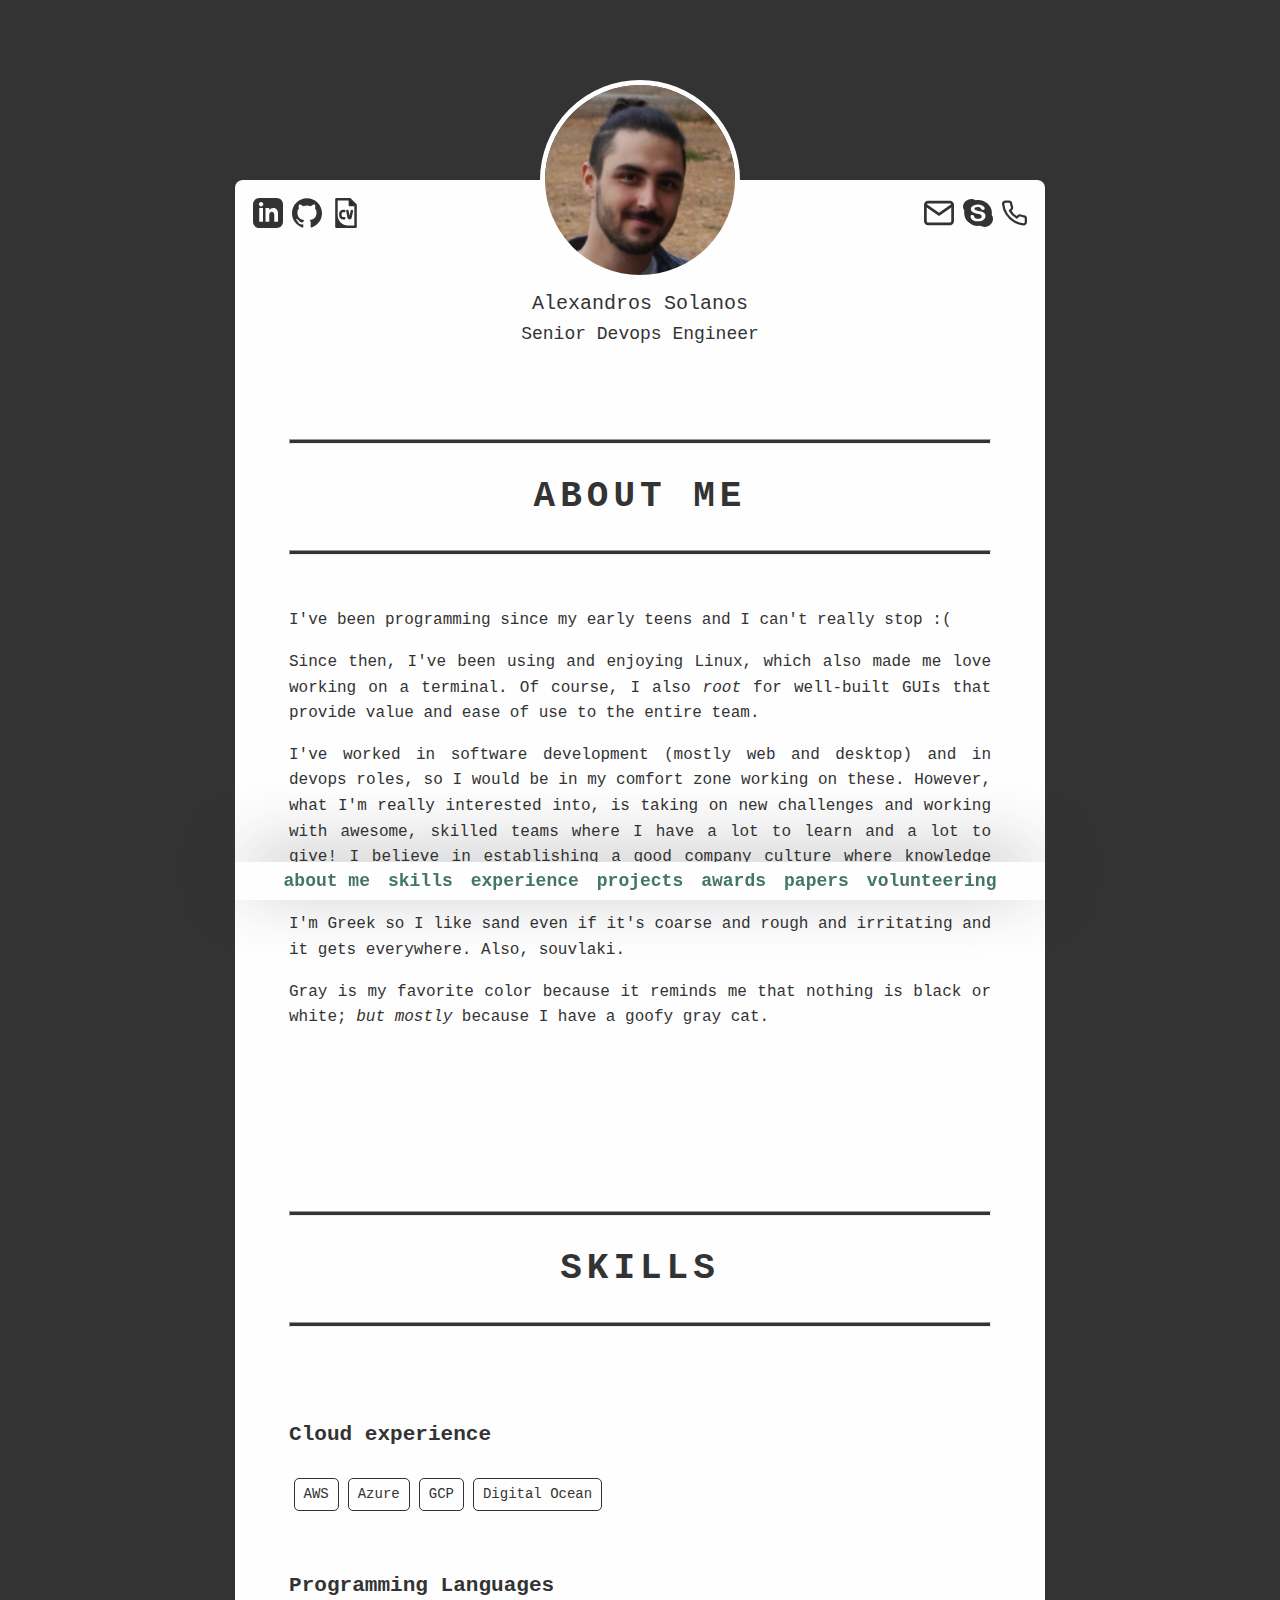
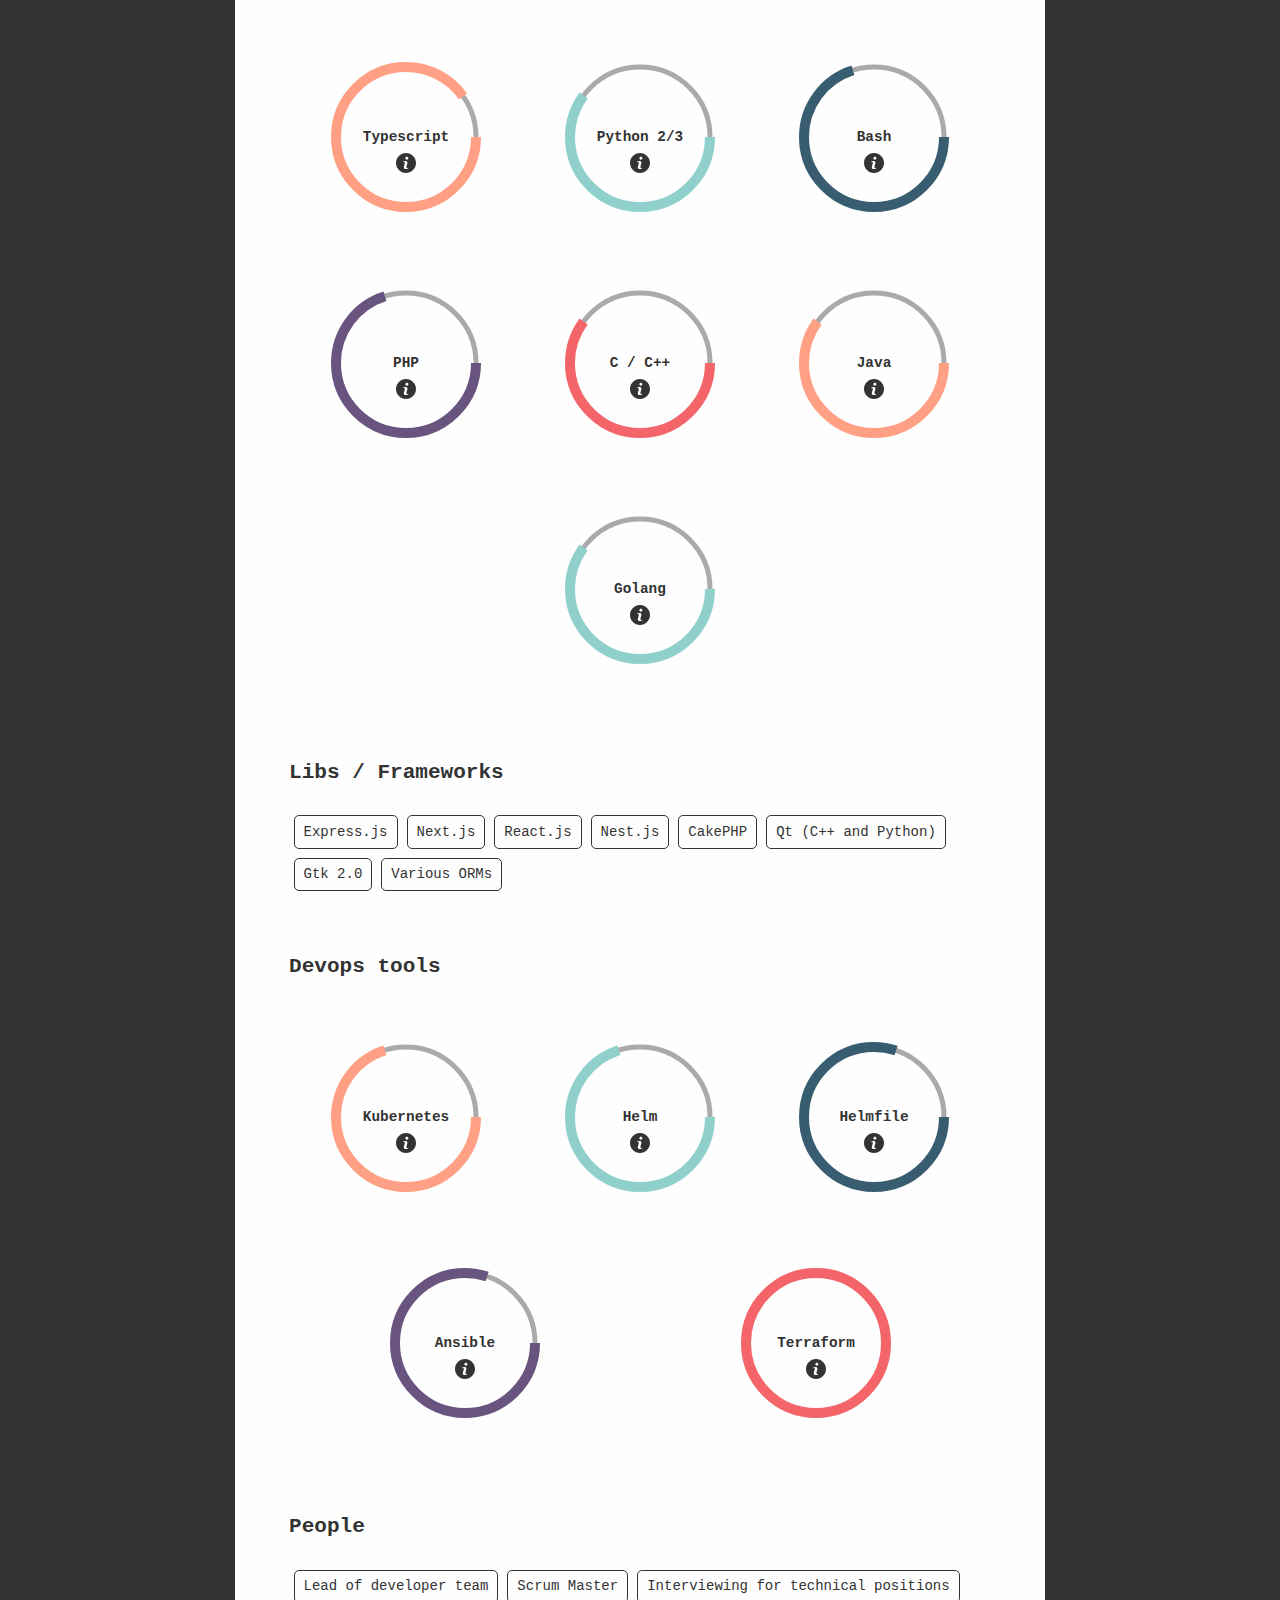
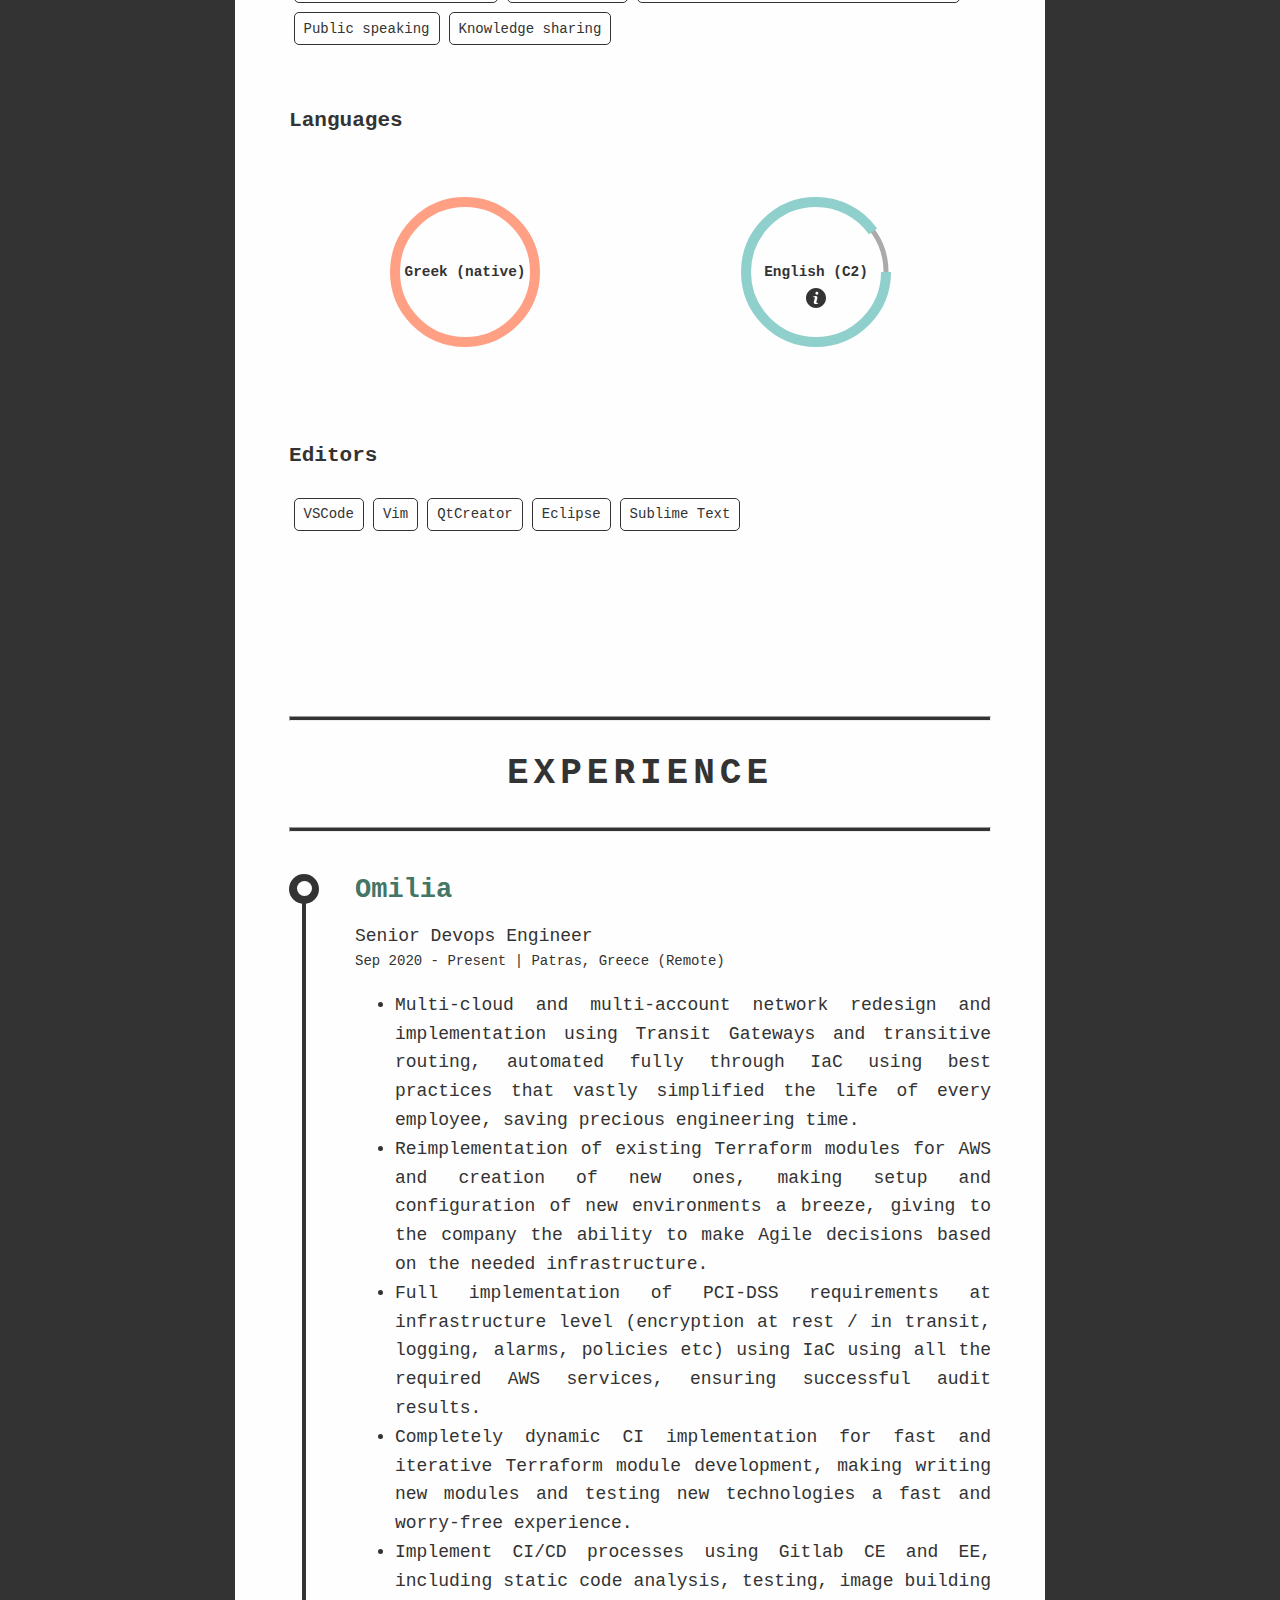
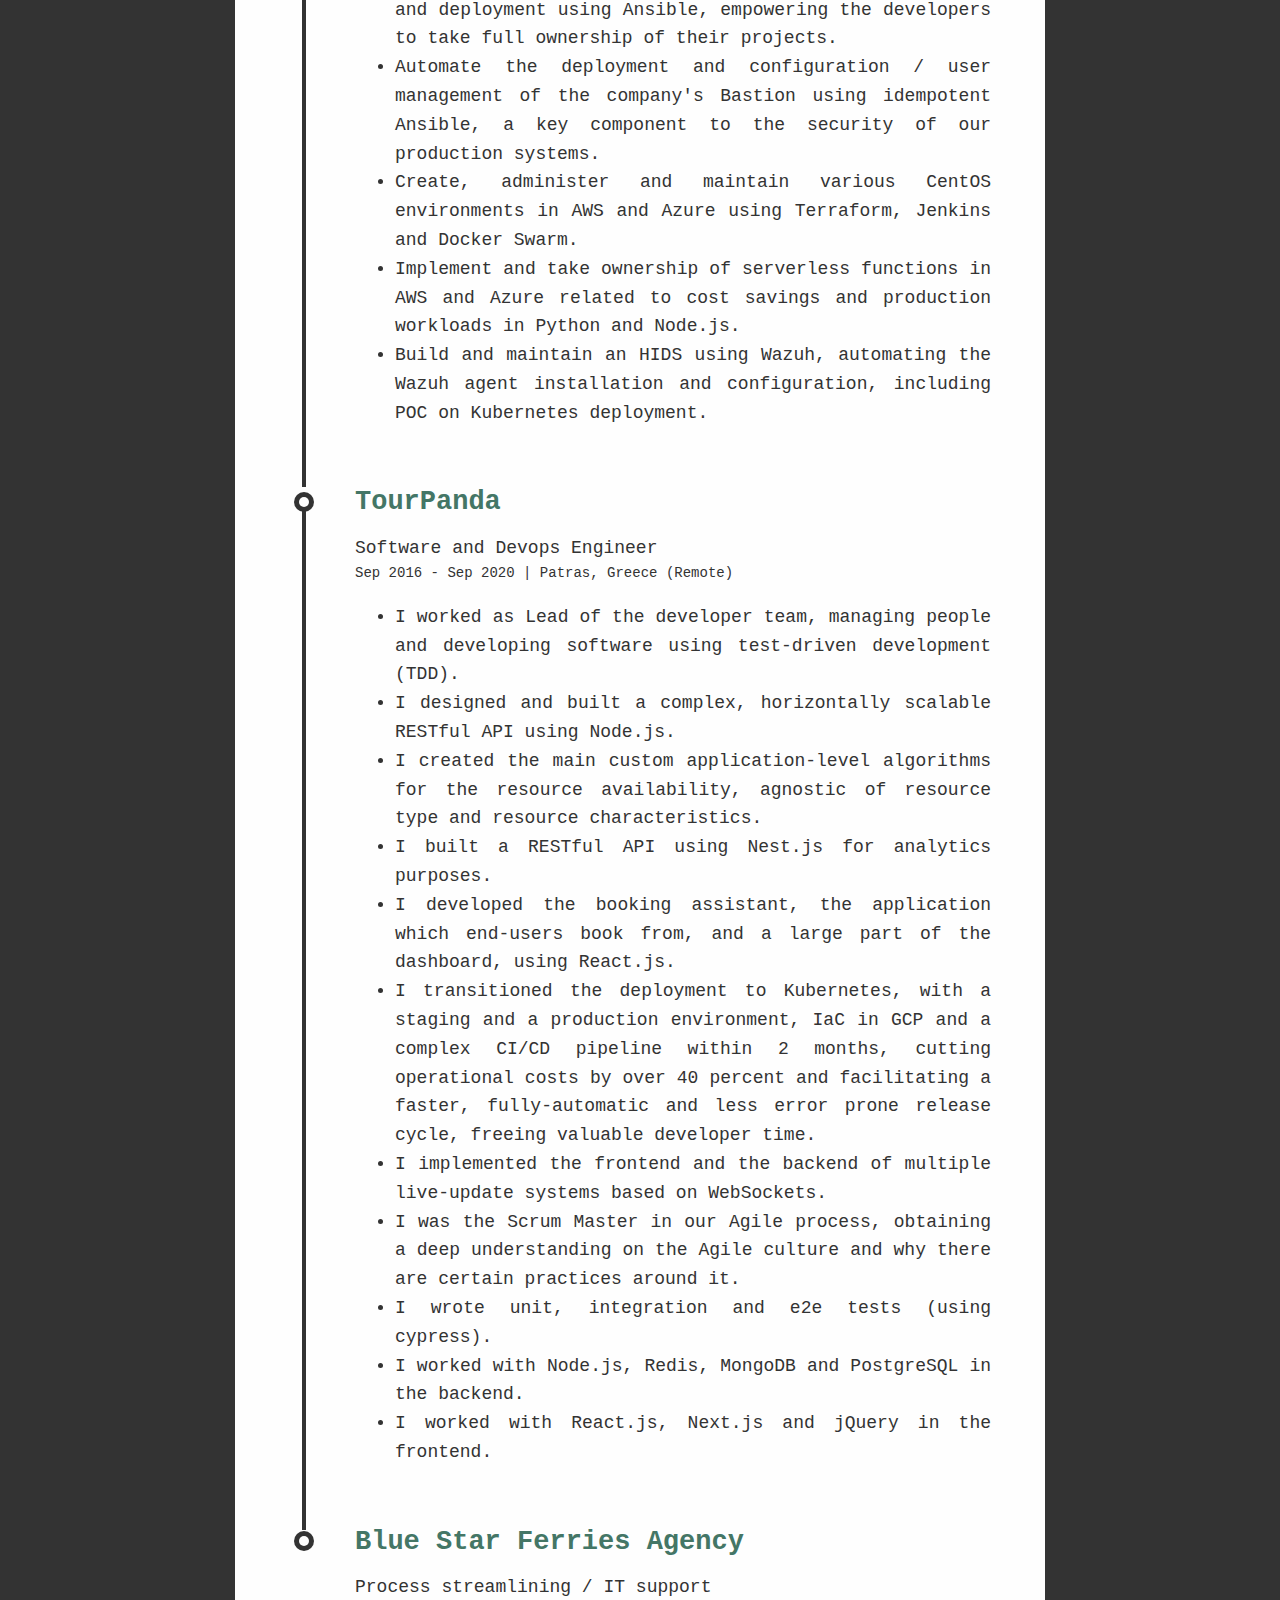
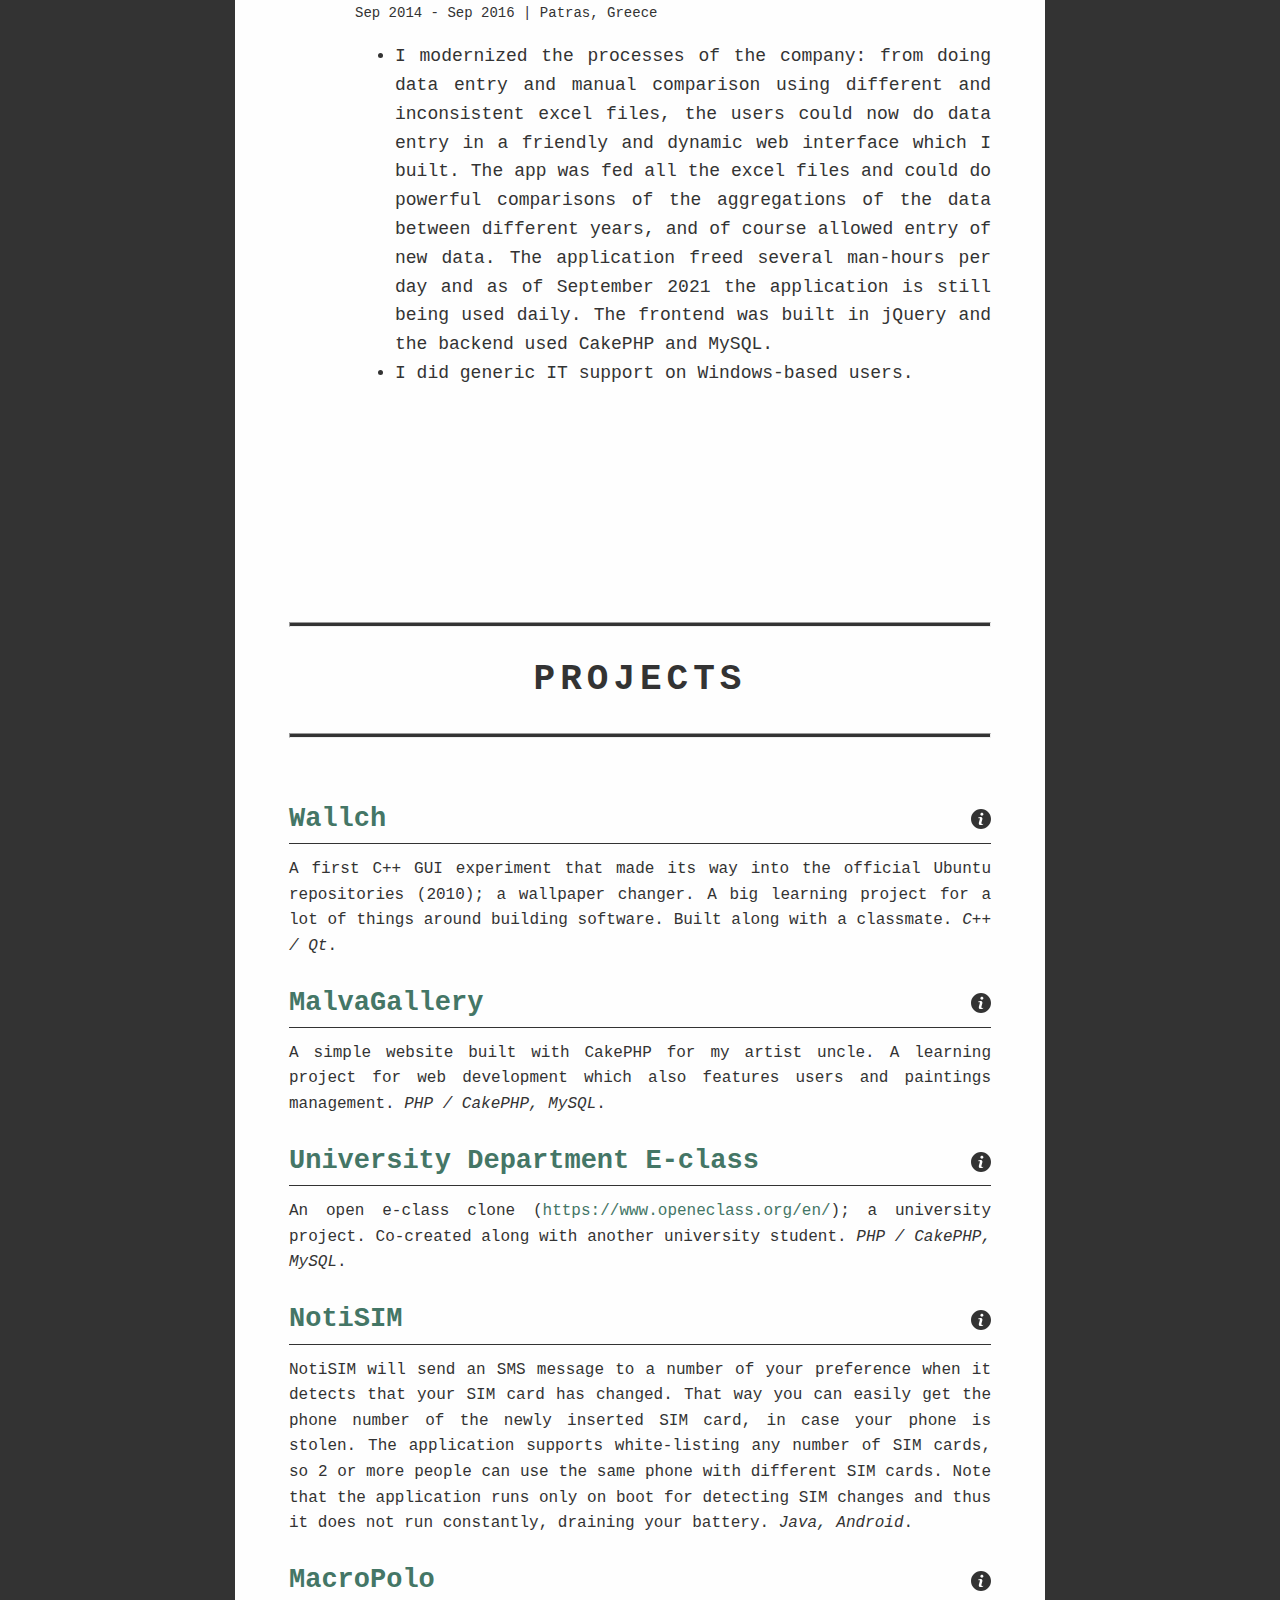
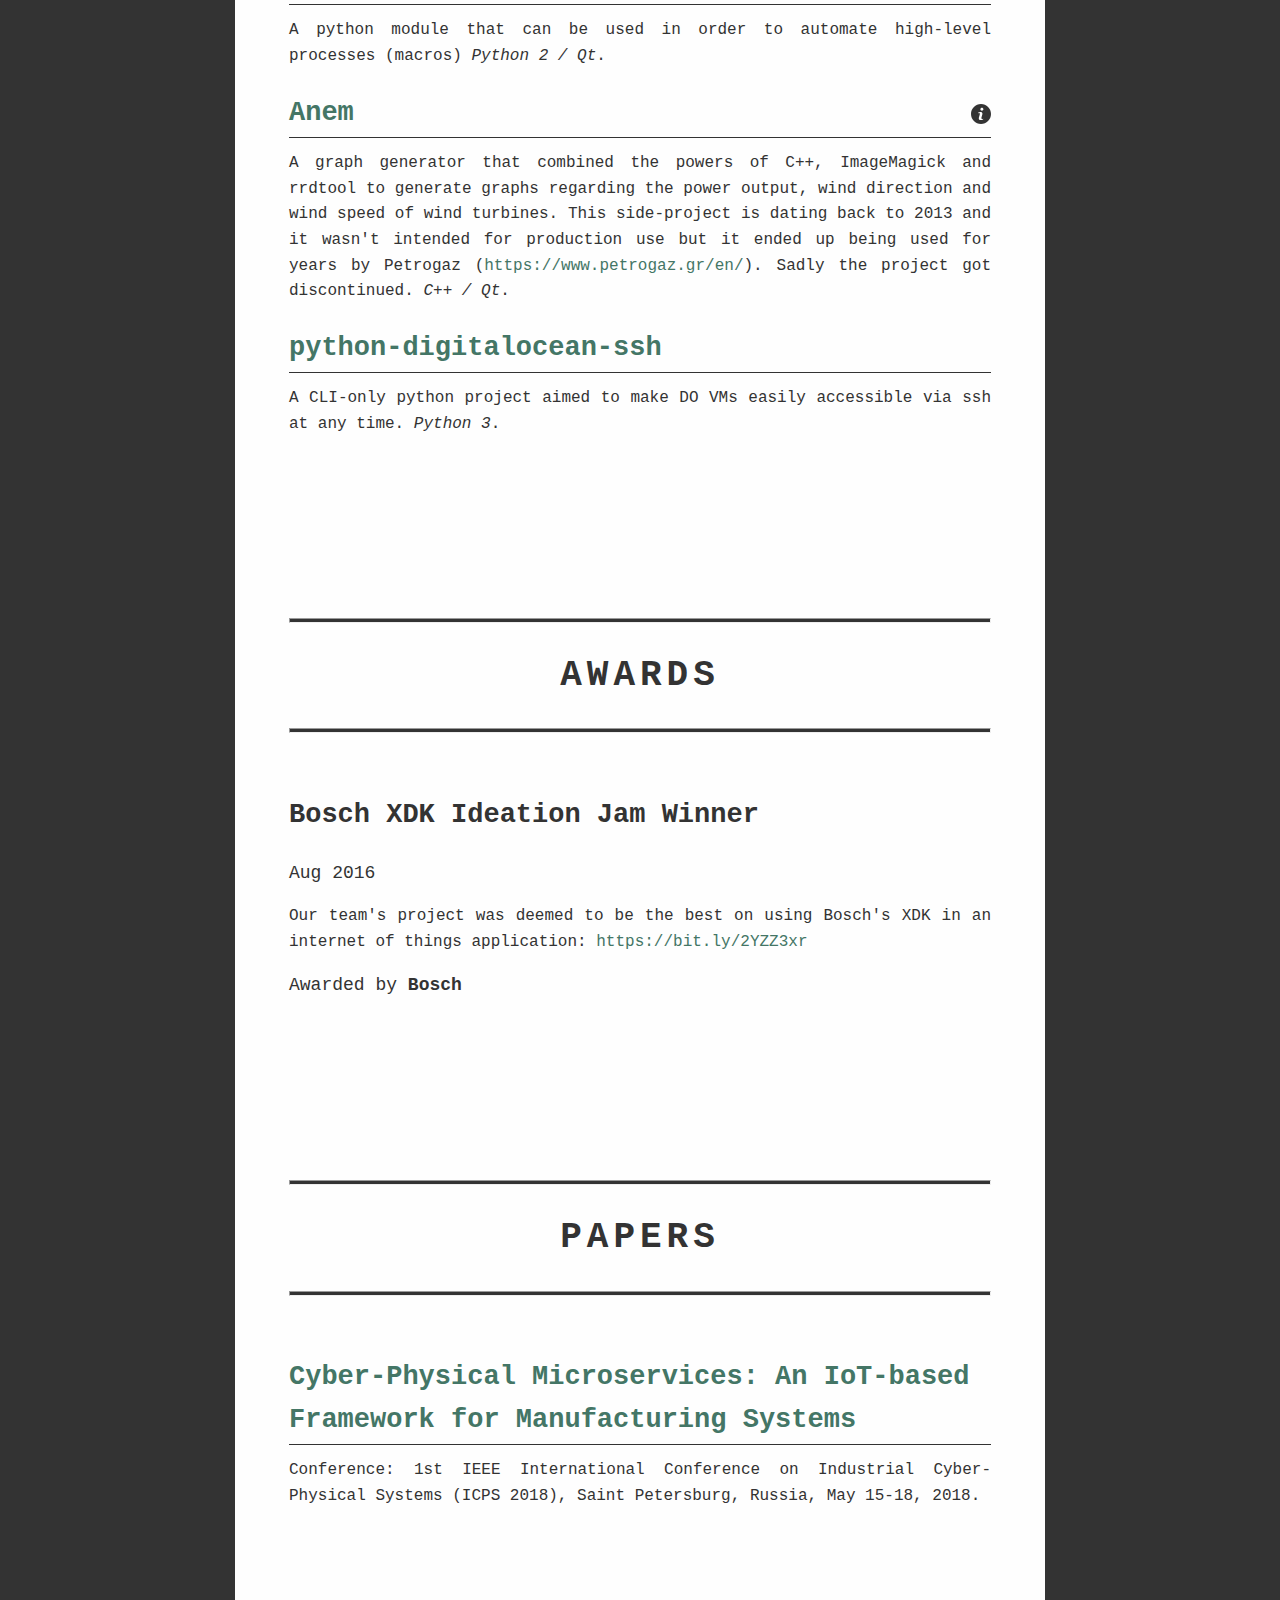
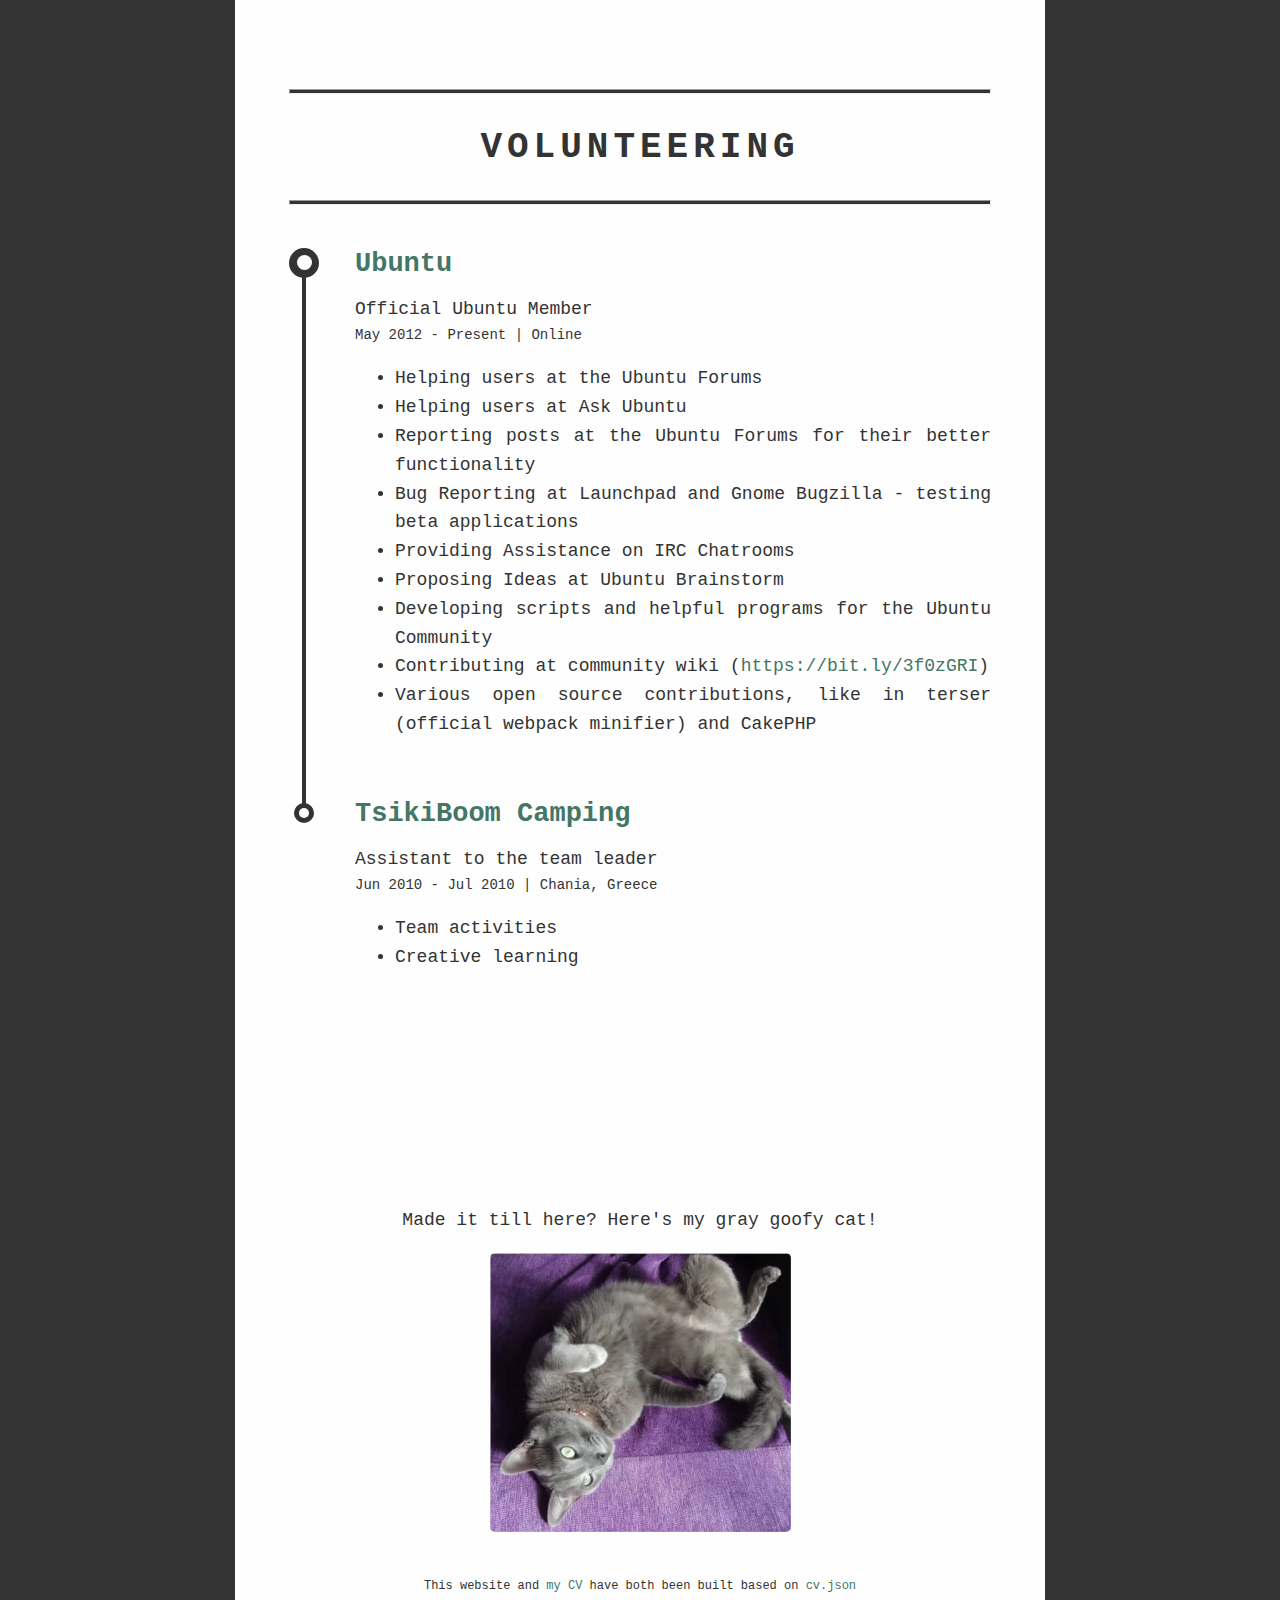
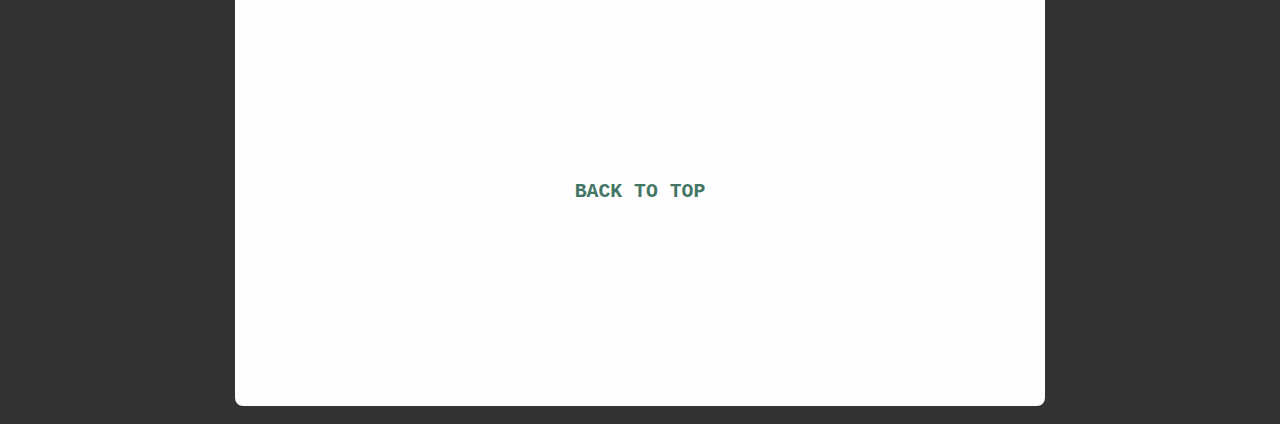
==== commit ad82cdb4: "Lift up" ====
--- a/index.html
+++ b/index.html
@@ -1 +1 @@
-<!DOCTYPE html><html lang="en"><head><meta name="viewport" content="width=device-width"/><meta charSet="utf-8"/><link rel="icon" href="/favicon.ico"/><meta name="description" content="Learn how to build a personal website using Next.js"/><meta name="og:image" content="https://hytromo.github.io/face.jpeg"/><meta name="og:title" content="Alexandros Solanos"/><meta name="twitter:card" content="summary_large_image"/><title>Alexandros Solanos</title><meta name="next-head-count" content="8"/><link rel="preload" href="/_next/static/css/b0ff7fcc3a91b32f04a1.css" as="style"/><link rel="stylesheet" href="/_next/static/css/b0ff7fcc3a91b32f04a1.css"/><link rel="preload" href="/_next/static/css/cb4c4934662d2ac62aca.css" as="style"/><link rel="stylesheet" href="/_next/static/css/cb4c4934662d2ac62aca.css"/><link rel="preload" href="/_next/static/rYr-VGxdd3B2feJtfgLmA/pages/_app.js" as="script"/><link rel="preload" href="/_next/static/rYr-VGxdd3B2feJtfgLmA/pages/index.js" as="script"/><link rel="preload" href="/_next/static/runtime/webpack-c212667a5f965e81e004.js" as="script"/><link rel="preload" href="/_next/static/chunks/framework.c6faae2799416a6da8e8.js" as="script"/><link rel="preload" href="/_next/static/chunks/194e787bdf92907987b77f7531635ea37b3af680.a1a019ce3158294c8679.js" as="script"/><link rel="preload" href="/_next/static/runtime/main-e836bcb712dde9396cb3.js" as="script"/></head><body><div id="__next"><div class="layout_container__Tz0qD"><header class="layout_header__6DqUa"><picture><source srcSet="/face.webp" type="image/webp"/><img alt="My face" class="layout_faceImage__W2Tnr" src="/face.jpeg"/></picture><div class="layout_name__1UqME">Alexandros Solanos</div><div>Software and Devops Engineer</div><div class="layout_mobileIcons__LIrTj"></div><div class="layout_topLeft__2dX0M"><a target="_blank" rel="noopener noreferrer" href="https://www.linkedin.com/in/alexandros-solanos-160709a7/"><img src="/linkedin.svg" alt="linkedin"/></a><a target="_blank" rel="noopener noreferrer" href="https://github.com/hytromo"><img src="/github.svg" alt="github"/></a><a target="_blank" rel="noopener noreferrer" href="/cv.pdf"><img src="/cv.svg" alt="cv"/></a></div><div class="layout_topRight__ve3b9"><a href="mailto:solanosalex@gmail.com"><img src="/mail.svg" alt="mail"/></a><a href="skype:alexsolanos?chat"><img src="/skype.svg" alt="skype"/></a><a href="tel:+30 6945482042"><img class="layout_phone__14ay0" src="/phone.svg" alt="phone"/></a></div><div class="layout_mobileIcons__LIrTj"><a target="_blank" rel="noopener noreferrer" href="https://www.linkedin.com/in/alexandros-solanos-160709a7/"><img src="/linkedin.svg" alt="linkedin"/></a><a target="_blank" rel="noopener noreferrer" href="https://github.com/hytromo"><img src="/github.svg" alt="github"/></a><a target="_blank" rel="noopener noreferrer" href="/cv.pdf"><img src="/cv.svg" alt="cv"/></a><a href="mailto:solanosalex@gmail.com"><img src="/mail.svg" alt="mail"/></a><a href="skype:alexsolanos?chat"><img src="/skype.svg" alt="skype"/></a><a href="tel:+30 6945482042"><img class="layout_phone__14ay0" src="/phone.svg" alt="phone"/></a></div></header><main><div class="titles-menu_menu__16Sk1"><div class="titles-menu_entry__3-_Ki"><a href="#about-me">about me</a></div><div class="titles-menu_entry__3-_Ki"><a href="#skills">skills</a></div><div class="titles-menu_entry__3-_Ki"><a href="#experience">experience</a></div><div class="titles-menu_entry__3-_Ki"><a href="#projects">projects</a></div><div class="titles-menu_entry__3-_Ki"><a href="#awards">awards</a></div><div class="titles-menu_entry__3-_Ki"><a href="#papers">papers</a></div><div class="titles-menu_entry__3-_Ki"><a href="#volunteering">volunteering</a></div></div><section id="about-me"><hr class="section_hr__8esOR"/><h1 class="section_title__LVh5S">about me</h1><hr class="section_hr__8esOR"/><br/><p>I&#x27;ve been programming since my early teens and I can&#x27;t really stop :(</p><p>Since then, I&#x27;ve been using and enjoying Linux, which also made me love working on a terminal. Of course, I also<!-- --> <span style="font-style:italic">root</span> for well-built GUIs that provide value and ease of use to the entire team.</p><p>I&#x27;ve worked in software development (mostly web and desktop) and in devops roles, so I would be in my comfort zone working on these. However, what I&#x27;m really interested into, is taking on new challenges and working with awesome, skilled teams where I have a lot to learn and a lot to give! I believe in establishing a good company culture where knowledge sharing is the norm; and not using knowledge as a status symbol.</p><p>I&#x27;m Greek so I like sand even if it&#x27;s coarse and rough and irritating and it gets everywhere. Also, souvlaki.</p><p>Gray is my favorite color because it reminds me that nothing is black or white; <span style="font-style:italic">but mostly</span> <!-- -->because I have a goofy gray cat.</p></section><section id="skills"><hr class="section_hr__8esOR"/><h1 class="section_title__LVh5S">Skills</h1><hr class="section_hr__8esOR"/><br/><div class="skill_skill__3th8Z"><h3>Programming Languages</h3><div class="skill_skillList__yq02U"><div class="level_level__3fiA7"><div style="position:relative" class="circular-percentage_clickableSvg__3l2Du"><svg class="circular-percentage_svg__1FMJr" style="cursor:pointer" width="150" height="150"><circle class="circular-percentage_svgCircleBg__32LI0" stroke="#aaa" cx="75" cy="75" r="70" stroke-width="5"></circle><circle class="circular-percentage_svgCircle__2Tv3u" stroke="#8fd0cc" cx="75" cy="75" r="70" stroke-width="10" stroke-dasharray="439.822971502571" stroke-dashoffset="0"></circle><text text-anchor="middle" dominant-baseline="middle" x="75" y="75" class="circular-percentage_svgCircleText__17afK">Typescript </text></svg><a class="circular-percentage_info__x0g6w"><img alt="info" title="more information" class="circular-percentage_infoImg__1vODZ" src="info.svg"/></a></div></div><div class="level_level__3fiA7"><div style="position:relative" class="circular-percentage_clickableSvg__3l2Du"><svg class="circular-percentage_svg__1FMJr" style="cursor:pointer" width="150" height="150"><circle class="circular-percentage_svgCircleBg__32LI0" stroke="#aaa" cx="75" cy="75" r="70" stroke-width="5"></circle><circle class="circular-percentage_svgCircle__2Tv3u" stroke="#385d70" cx="75" cy="75" r="70" stroke-width="10" stroke-dasharray="439.822971502571" stroke-dashoffset="0"></circle><text text-anchor="middle" dominant-baseline="middle" x="75" y="75" class="circular-percentage_svgCircleText__17afK">Python 2/3 </text></svg><a class="circular-percentage_info__x0g6w"><img alt="info" title="more information" class="circular-percentage_infoImg__1vODZ" src="info.svg"/></a></div></div><div class="level_level__3fiA7"><div style="position:relative" class="circular-percentage_clickableSvg__3l2Du"><svg class="circular-percentage_svg__1FMJr" style="cursor:pointer" width="150" height="150"><circle class="circular-percentage_svgCircleBg__32LI0" stroke="#aaa" cx="75" cy="75" r="70" stroke-width="5"></circle><circle class="circular-percentage_svgCircle__2Tv3u" stroke="#69547f" cx="75" cy="75" r="70" stroke-width="10" stroke-dasharray="439.822971502571" stroke-dashoffset="0"></circle><text text-anchor="middle" dominant-baseline="middle" x="75" y="75" class="circular-percentage_svgCircleText__17afK">Bash </text></svg><a class="circular-percentage_info__x0g6w"><img alt="info" title="more information" class="circular-percentage_infoImg__1vODZ" src="info.svg"/></a></div></div><div class="level_level__3fiA7"><div style="position:relative" class="circular-percentage_clickableSvg__3l2Du"><svg class="circular-percentage_svg__1FMJr" style="cursor:pointer" width="150" height="150"><circle class="circular-percentage_svgCircleBg__32LI0" stroke="#aaa" cx="75" cy="75" r="70" stroke-width="5"></circle><circle class="circular-percentage_svgCircle__2Tv3u" stroke="#f46569" cx="75" cy="75" r="70" stroke-width="10" stroke-dasharray="439.822971502571" stroke-dashoffset="0"></circle><text text-anchor="middle" dominant-baseline="middle" x="75" y="75" class="circular-percentage_svgCircleText__17afK">PHP </text></svg><a class="circular-percentage_info__x0g6w"><img alt="info" title="more information" class="circular-percentage_infoImg__1vODZ" src="info.svg"/></a></div></div><div class="level_level__3fiA7"><div style="position:relative" class="circular-percentage_clickableSvg__3l2Du"><svg class="circular-percentage_svg__1FMJr" style="cursor:pointer" width="150" height="150"><circle class="circular-percentage_svgCircleBg__32LI0" stroke="#aaa" cx="75" cy="75" r="70" stroke-width="5"></circle><circle class="circular-percentage_svgCircle__2Tv3u" stroke="#ffa084" cx="75" cy="75" r="70" stroke-width="10" stroke-dasharray="439.822971502571" stroke-dashoffset="0"></circle><text text-anchor="middle" dominant-baseline="middle" x="75" y="75" class="circular-percentage_svgCircleText__17afK">C / C++ </text></svg><a class="circular-percentage_info__x0g6w"><img alt="info" title="more information" class="circular-percentage_infoImg__1vODZ" src="info.svg"/></a></div></div><div class="level_level__3fiA7"><div style="position:relative" class="circular-percentage_clickableSvg__3l2Du"><svg class="circular-percentage_svg__1FMJr" style="cursor:pointer" width="150" height="150"><circle class="circular-percentage_svgCircleBg__32LI0" stroke="#aaa" cx="75" cy="75" r="70" stroke-width="5"></circle><circle class="circular-percentage_svgCircle__2Tv3u" stroke="#8fd0cc" cx="75" cy="75" r="70" stroke-width="10" stroke-dasharray="439.822971502571" stroke-dashoffset="0"></circle><text text-anchor="middle" dominant-baseline="middle" x="75" y="75" class="circular-percentage_svgCircleText__17afK">Java </text></svg><a class="circular-percentage_info__x0g6w"><img alt="info" title="more information" class="circular-percentage_infoImg__1vODZ" src="info.svg"/></a></div></div></div></div><div class="skill_skill__3th8Z"><h3>Libs / Frameworks</h3><div class="skill_simpleSkillList__3i7ix"><div class="level_progressLess__1eMYr">Express.js</div><div class="level_progressLess__1eMYr">Next.js</div><div class="level_progressLess__1eMYr">React.js</div><div class="level_progressLess__1eMYr">Nest.js</div><div class="level_progressLess__1eMYr">CakePHP</div><div class="level_progressLess__1eMYr">Qt (C++ and Python)</div><div class="level_progressLess__1eMYr">Gtk 2.0</div><div class="level_progressLess__1eMYr">Various ORMs</div></div></div><div class="skill_skill__3th8Z"><h3>Devops tools</h3><div class="skill_skillList__yq02U"><div class="level_level__3fiA7"><div style="position:relative" class="circular-percentage_clickableSvg__3l2Du"><svg class="circular-percentage_svg__1FMJr" style="cursor:pointer" width="150" height="150"><circle class="circular-percentage_svgCircleBg__32LI0" stroke="#aaa" cx="75" cy="75" r="70" stroke-width="5"></circle><circle class="circular-percentage_svgCircle__2Tv3u" stroke="#ffa084" cx="75" cy="75" r="70" stroke-width="10" stroke-dasharray="439.822971502571" stroke-dashoffset="0"></circle><text text-anchor="middle" dominant-baseline="middle" x="75" y="75" class="circular-percentage_svgCircleText__17afK">Kubernetes </text></svg><a class="circular-percentage_info__x0g6w"><img alt="info" title="more information" class="circular-percentage_infoImg__1vODZ" src="info.svg"/></a></div></div><div class="level_level__3fiA7"><div style="position:relative" class="circular-percentage_clickableSvg__3l2Du"><svg class="circular-percentage_svg__1FMJr" style="cursor:pointer" width="150" height="150"><circle class="circular-percentage_svgCircleBg__32LI0" stroke="#aaa" cx="75" cy="75" r="70" stroke-width="5"></circle><circle class="circular-percentage_svgCircle__2Tv3u" stroke="#8fd0cc" cx="75" cy="75" r="70" stroke-width="10" stroke-dasharray="439.822971502571" stroke-dashoffset="0"></circle><text text-anchor="middle" dominant-baseline="middle" x="75" y="75" class="circular-percentage_svgCircleText__17afK">Helm </text></svg><a class="circular-percentage_info__x0g6w"><img alt="info" title="more information" class="circular-percentage_infoImg__1vODZ" src="info.svg"/></a></div></div><div class="level_level__3fiA7"><div style="position:relative" class="circular-percentage_clickableSvg__3l2Du"><svg class="circular-percentage_svg__1FMJr" style="cursor:pointer" width="150" height="150"><circle class="circular-percentage_svgCircleBg__32LI0" stroke="#aaa" cx="75" cy="75" r="70" stroke-width="5"></circle><circle class="circular-percentage_svgCircle__2Tv3u" stroke="#385d70" cx="75" cy="75" r="70" stroke-width="10" stroke-dasharray="439.822971502571" stroke-dashoffset="0"></circle><text text-anchor="middle" dominant-baseline="middle" x="75" y="75" class="circular-percentage_svgCircleText__17afK">Helmfile </text></svg><a class="circular-percentage_info__x0g6w"><img alt="info" title="more information" class="circular-percentage_infoImg__1vODZ" src="info.svg"/></a></div></div><div class="level_level__3fiA7"><div style="position:relative" class="circular-percentage_clickableSvg__3l2Du"><svg class="circular-percentage_svg__1FMJr" style="cursor:pointer" width="150" height="150"><circle class="circular-percentage_svgCircleBg__32LI0" stroke="#aaa" cx="75" cy="75" r="70" stroke-width="5"></circle><circle class="circular-percentage_svgCircle__2Tv3u" stroke="#69547f" cx="75" cy="75" r="70" stroke-width="10" stroke-dasharray="439.822971502571" stroke-dashoffset="0"></circle><text text-anchor="middle" dominant-baseline="middle" x="75" y="75" class="circular-percentage_svgCircleText__17afK">Ansible </text></svg><a class="circular-percentage_info__x0g6w"><img alt="info" title="more information" class="circular-percentage_infoImg__1vODZ" src="info.svg"/></a></div></div><div class="level_level__3fiA7"><div style="position:relative" class="circular-percentage_clickableSvg__3l2Du"><svg class="circular-percentage_svg__1FMJr" style="cursor:pointer" width="150" height="150"><circle class="circular-percentage_svgCircleBg__32LI0" stroke="#aaa" cx="75" cy="75" r="70" stroke-width="5"></circle><circle class="circular-percentage_svgCircle__2Tv3u" stroke="#f46569" cx="75" cy="75" r="70" stroke-width="10" stroke-dasharray="439.822971502571" stroke-dashoffset="0"></circle><text text-anchor="middle" dominant-baseline="middle" x="75" y="75" class="circular-percentage_svgCircleText__17afK">Terraform </text></svg><a class="circular-percentage_info__x0g6w"><img alt="info" title="more information" class="circular-percentage_infoImg__1vODZ" src="info.svg"/></a></div></div></div></div><div class="skill_skill__3th8Z"><h3>People</h3><div class="skill_simpleSkillList__3i7ix"><div class="level_progressLess__1eMYr">Lead of developer team</div><div class="level_progressLess__1eMYr">Scrum Master</div><div class="level_progressLess__1eMYr">Interviewing for technical positions</div><div class="level_progressLess__1eMYr">Public speaking</div></div></div><div class="skill_skill__3th8Z"><h3>Languages</h3><div class="skill_skillList__yq02U"><div class="level_level__3fiA7"><div style="position:relative" class=""><svg class="circular-percentage_svg__1FMJr" style="cursor:default" width="150" height="150"><circle class="circular-percentage_svgCircleBg__32LI0" stroke="#aaa" cx="75" cy="75" r="70" stroke-width="5"></circle><circle class="circular-percentage_svgCircle__2Tv3u" stroke="#f46569" cx="75" cy="75" r="70" stroke-width="10" stroke-dasharray="439.822971502571" stroke-dashoffset="0"></circle><text text-anchor="middle" dominant-baseline="middle" x="75" y="75" class="circular-percentage_svgCircleText__17afK">Greek (native) </text></svg></div></div><div class="level_level__3fiA7"><div style="position:relative" class="circular-percentage_clickableSvg__3l2Du"><svg class="circular-percentage_svg__1FMJr" style="cursor:pointer" width="150" height="150"><circle class="circular-percentage_svgCircleBg__32LI0" stroke="#aaa" cx="75" cy="75" r="70" stroke-width="5"></circle><circle class="circular-percentage_svgCircle__2Tv3u" stroke="#ffa084" cx="75" cy="75" r="70" stroke-width="10" stroke-dasharray="439.822971502571" stroke-dashoffset="0"></circle><text text-anchor="middle" dominant-baseline="middle" x="75" y="75" class="circular-percentage_svgCircleText__17afK">English (C2) </text></svg><a class="circular-percentage_info__x0g6w"><img alt="info" title="more information" class="circular-percentage_infoImg__1vODZ" src="info.svg"/></a></div></div></div></div><div class="skill_skill__3th8Z"><h3>Editors</h3><div class="skill_simpleSkillList__3i7ix"><div class="level_progressLess__1eMYr">VSCode</div><div class="level_progressLess__1eMYr">Vim</div><div class="level_progressLess__1eMYr">QtCreator</div><div class="level_progressLess__1eMYr">Eclipse</div><div class="level_progressLess__1eMYr">Sublime Text</div></div></div></section><section id="experience"><hr class="section_hr__8esOR"/><h1 class="section_title__LVh5S">Experience</h1><hr class="section_hr__8esOR"/><br/><div class="workplace_workplace__Atdhy"><div class="workplace_dotWrap__2qPRJ workplace_now__9TFqt"><div class="workplace_outerDot__2Mttl workplace_now__9TFqt"><div class="workplace_innerDot__2Y3jB workplace_now__9TFqt"></div></div></div><div><div><h2 style="margin-top:0;margin-bottom:.5rem;display:inline-block"><a target="_blank" rel="noopener noreferrer" href="https://tourpanda.com">TourPanda</a></h2> </div><div>Software and Devops Engineer</div><div><div class="workplace_date__3f5Zt">Sep 2016 - Present<!-- --> |<!-- --> <!-- -->Patras, Greece</div><ul><li>I worked as Lead of the developer team, managing people and developing software using test-driven development (TDD).</li><li>I designed and built a complex, horizontally scalable RESTful API using Node.js.</li><li>I created the main custom application-level algorithms for the resource availability, agnostic of resource type and resource characteristics.</li><li>I built a RESTful API using Nest.js for analytics purposes.</li><li>I developed the booking assistant, the application which end-users book from, and a large part of the dashboard, using React.js.</li><li>I transitioned the deployment to Kubernetes, with a staging and a production environment, IaC in GCP and a complex CI/CD pipeline within 2 months, cutting operational costs by over 40 percent and facilitating a faster, fully-automatic and less error prone release cycle, freeing valuable developer time.</li><li>I implemented the frontend and the backend of multiple live-update systems based on WebSockets.</li><li>I was the Scrum Master in our Agile process, obtaining a deep understanding on the Agile culture and why there are certain practices around it.</li><li>I wrote unit, integration and e2e tests (using cypress).</li><li>I worked with Node.js, Redis, MongoDB and PostgreSQL in the backend.</li><li>I worked with React.js, Next.js and jQuery in the frontend.</li></ul></div></div></div><div class="workplace_workplace__Atdhy workplace_last__2DTGN"><div class="workplace_dotWrap__2qPRJ"><div class="workplace_outerDot__2Mttl"><div class="workplace_innerDot__2Y3jB"></div></div></div><div><div><h2 style="margin-top:0;margin-bottom:.5rem;display:inline-block"><a target="_blank" rel="noopener noreferrer" href="https://ferrycenter.gr/">Blue Star Ferries Agency</a></h2> </div><div>Process streamlining / IT support</div><div><div class="workplace_date__3f5Zt">Sep 2014 - Sep 2016<!-- --> |<!-- --> <!-- -->Patras, Greece</div><ul><li>I modernized the processes of the company: from doing data entry and manual comparison using different and inconsistent excel files, the users could now do data entry in a friendly and dynamic web interface which I built. The app was fed all the excel files and could do powerful comparisons of the aggregations of the data between different years, and of course allowed entry of new data. The application freed several man-hours per day and ended up being used years after my departure (and may still be used). The frontend was built in jQuery and the backend used CakePHP and MySQL.</li><li>I did generic IT support on Windows-based users.</li></ul></div></div></div></section><section id="projects"><hr class="section_hr__8esOR"/><h1 class="section_title__LVh5S">Projects</h1><hr class="section_hr__8esOR"/><br/><div><h2 class="project_title__OgHe5"><a target="_blank" rel="noopener noreferrer" href="https://launchpad.net/wallpaper-changer">Wallch</a><img title="more information" class="project_moreInfo__1Svs5" style="cursor:pointer" src="info.svg"/></h2><p>A first C++ GUI experiment that made its way into the official Ubuntu repositories (2010); a wallpaper changer. A big learning project for a lot of things around building software. Built along with a classmate.<!-- --> <i>C++ / Qt</i>.</p></div><div><h2 class="project_title__OgHe5"><a target="_blank" rel="noopener noreferrer" href="https://malvagallery.com/">MalvaGallery</a><img title="more information" class="project_moreInfo__1Svs5" style="cursor:pointer" src="info.svg"/></h2><p>A simple website built with CakePHP for my artist uncle. A learning project for web development which also features users and paintings management.<!-- --> <i>PHP / CakePHP, MySQL</i>.</p></div><div><h2 class="project_title__OgHe5"><a target="_blank" rel="noopener noreferrer" href="https://github.com/themetalfleece/university-department-eclass-project">University Department E-class</a><img title="more information" class="project_moreInfo__1Svs5" style="cursor:pointer" src="info.svg"/></h2><p>An open e-class clone (<a href="https://www.openeclass.org/en/" target="_blank" rel="noopener noreferrer">https://www.openeclass.org/en/</a>); a university project. Co-created along with another university student.<!-- --> <i>PHP / CakePHP, MySQL</i>.</p></div><div><h2 class="project_title__OgHe5"><a target="_blank" rel="noopener noreferrer">NotiSIM</a><img title="more information" class="project_moreInfo__1Svs5" style="cursor:pointer" src="info.svg"/></h2><p>NotiSIM will send an SMS message to a number of your preference when it detects that your SIM card has changed. That way you can easily get the phone number of the newly inserted SIM card, in case your phone is stolen. The application supports white-listing any number of SIM cards, so 2 or more people can use the same phone with different SIM cards. Note that the application runs only on boot for detecting SIM changes and thus it does not run constantly, draining your battery.<!-- --> <i>Java, Android</i>.</p></div><div><h2 class="project_title__OgHe5"><a target="_blank" rel="noopener noreferrer" href="https://github.com/hytromo/MacroPolo">MacroPolo</a><img title="more information" class="project_moreInfo__1Svs5" style="cursor:pointer" src="info.svg"/></h2><p>A python module that can be used in order to automate high-level processes (macros)<!-- --> <i>Python 2 / Qt</i>.</p></div><div><h2 class="project_title__OgHe5"><a target="_blank" rel="noopener noreferrer" href="https://github.com/hytromo/anem">Anem</a><img title="more information" class="project_moreInfo__1Svs5" style="cursor:pointer" src="info.svg"/></h2><p>A graph generator that combined the powers of C++, ImageMagick and rrdtool to generate graphs regarding the power output, wind direction and wind speed of wind turbines. This side-project is dating back to 2013 and it wasn&#x27;t intended for production use but it ended up being used for years by Petrogaz (<a href="https://www.petrogaz.gr/en/" target="_blank" rel="noopener noreferrer">https://www.petrogaz.gr/en/</a>). Sadly the project got discontinued.<!-- --> <i>C++ / Qt</i>.</p></div><div><h2 class="project_title__OgHe5"><a target="_blank" rel="noopener noreferrer" href="https://github.com/hytromo/python-digitalocean-ssh">python-digitalocean-ssh</a></h2><p>A CLI-only python project aimed to make DO VMs easily accessible via ssh at any time.<!-- --> <i>Python 3</i>.</p></div></section><section id="awards"><hr class="section_hr__8esOR"/><h1 class="section_title__LVh5S">Awards</h1><hr class="section_hr__8esOR"/><br/><div><h2>Bosch XDK Ideation Jam Winner</h2> Aug 2016<p>Our team&#x27;s project was deemed to be the best on using Bosch&#x27;s XDK in an internet of things application: <a href="https://bit.ly/2YZZ3xr" target="_blank" rel="noopener noreferrer">https://bit.ly/2YZZ3xr</a></p>Awarded by <b>Bosch</b></div></section><section id="papers"><hr class="section_hr__8esOR"/><h1 class="section_title__LVh5S">Papers</h1><hr class="section_hr__8esOR"/><br/><div><h2 class="project_title__OgHe5"><a target="_blank" rel="noopener noreferrer" href="https://bit.ly/2BXPLsz">Cyber-Physical Microservices: An IoT-based Framework for Manufacturing Systems</a></h2><p>Conference: 1st IEEE International Conference on Industrial Cyber-Physical Systems (ICPS 2018), Saint Petersburg, Russia, May 15-18, 2018.</p></div></section><section id="volunteering"><hr class="section_hr__8esOR"/><h1 class="section_title__LVh5S">Volunteering</h1><hr class="section_hr__8esOR"/><br/><div class="workplace_workplace__Atdhy"><div class="workplace_dotWrap__2qPRJ workplace_now__9TFqt"><div class="workplace_outerDot__2Mttl workplace_now__9TFqt"><div class="workplace_innerDot__2Y3jB workplace_now__9TFqt"></div></div></div><div><div><h2 style="margin-top:0;margin-bottom:.5rem;display:inline-block"><a target="_blank" rel="noopener noreferrer" href="https://ubuntuforums.org/showthread.php?t=1984130">Ubuntu</a></h2> </div><div>Official Ubuntu Member</div><div><div class="workplace_date__3f5Zt">May 2012 - Present<!-- --> |<!-- --> <!-- -->Online</div><ul><li>Helping users at the Ubuntu Forums</li><li>Helping users at Ask Ubuntu</li><li>Reporting posts at the Ubuntu Forums for their better functionality</li><li>Bug Reporting at Launchpad and Gnome Bugzilla - testing beta applications</li><li>Providing Assistance on IRC Chatrooms</li><li>Proposing Ideas at Ubuntu Brainstorm</li><li>Developing scripts and helpful programs for the Ubuntu Community</li><li>Contributing at community wiki (<a href="https://bit.ly/3f0zGRI" target="_blank" rel="noopener noreferrer">https://bit.ly/3f0zGRI</a>)</li><li>Various open source contributions, like in terser (official webpack minifier) and CakePHP</li></ul></div></div></div><div class="workplace_workplace__Atdhy workplace_last__2DTGN"><div class="workplace_dotWrap__2qPRJ"><div class="workplace_outerDot__2Mttl"><div class="workplace_innerDot__2Y3jB"></div></div></div><div><div><h2 style="margin-top:0;margin-bottom:.5rem;display:inline-block"><a target="_blank" rel="noopener noreferrer" href="https://tsikiboom.com">TsikiBoom Camping</a></h2> </div><div>Assistant to the team leader</div><div><div class="workplace_date__3f5Zt">Jun 2010 - Jul 2010<!-- --> |<!-- --> <!-- -->Chania, Greece</div><ul><li>Team activities</li><li>Creative learning</li></ul></div></div></div></section><p style="text-align:center">Made it till here? Here&#x27;s my gray goofy cat!</p><div style="display:flex;justify-content:center"><picture><source srcSet="goofy-cat.webp" type="image/webp"/><img alt="My goofy cat" style="border-radius:5px" src="goofy-cat.jpeg"/></picture></div><p style="font-size:12px;margin-top:2rem;text-align:center">This website and<!-- --> <a href="cv.pdf" target="_blank" rel="noopener noreferrer">my CV</a> <!-- -->have both been built based on<!-- --> <a href="cv.json" target="_blank" rel="noopener noreferrer">cv.json</a></p><div style="text-align:center;font-size:1.1rem;font-weight:bold;margin-top:10rem;padding-bottom:10rem"><a>BACK TO TOP</a></div></main></div></div><script id="__NEXT_DATA__" type="application/json">{"props":{"pageProps":{}},"page":"/","query":{},"buildId":"rYr-VGxdd3B2feJtfgLmA","nextExport":true,"autoExport":true,"isFallback":false}</script><script nomodule="" src="/_next/static/runtime/polyfills-db3eeaf8fbc6db3a50d4.js"></script><script async="" data-next-page="/_app" src="/_next/static/rYr-VGxdd3B2feJtfgLmA/pages/_app.js"></script><script async="" data-next-page="/" src="/_next/static/rYr-VGxdd3B2feJtfgLmA/pages/index.js"></script><script src="/_next/static/runtime/webpack-c212667a5f965e81e004.js" async=""></script><script src="/_next/static/chunks/framework.c6faae2799416a6da8e8.js" async=""></script><script src="/_next/static/chunks/194e787bdf92907987b77f7531635ea37b3af680.a1a019ce3158294c8679.js" async=""></script><script src="/_next/static/runtime/main-e836bcb712dde9396cb3.js" async=""></script><script src="/_next/static/rYr-VGxdd3B2feJtfgLmA/_buildManifest.js" async=""></script><script src="/_next/static/rYr-VGxdd3B2feJtfgLmA/_ssgManifest.js" async=""></script></body></html>+<!DOCTYPE html><html lang="en"><head><meta name="viewport" content="width=device-width"/><meta charSet="utf-8"/><link rel="icon" href="/favicon.ico"/><meta name="description" content="Learn how to build a personal website using Next.js"/><meta name="og:image" content="https://hytromo.github.io/face.jpeg"/><meta name="og:title" content="Alexandros Solanos"/><meta name="twitter:card" content="summary_large_image"/><title>Alexandros Solanos</title><meta name="next-head-count" content="8"/><link rel="preload" href="/_next/static/css/b0ff7fcc3a91b32f04a1.css" as="style"/><link rel="stylesheet" href="/_next/static/css/b0ff7fcc3a91b32f04a1.css"/><link rel="preload" href="/_next/static/css/cb4c4934662d2ac62aca.css" as="style"/><link rel="stylesheet" href="/_next/static/css/cb4c4934662d2ac62aca.css"/><link rel="preload" href="/_next/static/uytmXYXqSn1NA-F3Ll3MA/pages/_app.js" as="script"/><link rel="preload" href="/_next/static/uytmXYXqSn1NA-F3Ll3MA/pages/index.js" as="script"/><link rel="preload" href="/_next/static/runtime/webpack-c212667a5f965e81e004.js" as="script"/><link rel="preload" href="/_next/static/chunks/framework.c6faae2799416a6da8e8.js" as="script"/><link rel="preload" href="/_next/static/chunks/258adb50c00ba97ec26ed7996b4af858aa0c67f4.a1a019ce3158294c8679.js" as="script"/><link rel="preload" href="/_next/static/runtime/main-3f02e21f77ae70c12cba.js" as="script"/></head><body><div id="__next"><div class="layout_container__Tz0qD"><header class="layout_header__6DqUa"><picture><source srcSet="/face.webp" type="image/webp"/><img alt="My face" class="layout_faceImage__W2Tnr" src="/face.jpeg"/></picture><div class="layout_name__1UqME">Alexandros Solanos</div><div>Senior Devops Engineer</div><div class="layout_mobileIcons__LIrTj"></div><div class="layout_topLeft__2dX0M"><a target="_blank" rel="noopener noreferrer" href="https://www.linkedin.com/in/alexandros-solanos-160709a7/"><img src="/linkedin.svg" alt="linkedin"/></a><a target="_blank" rel="noopener noreferrer" href="https://github.com/hytromo"><img src="/github.svg" alt="github"/></a><a target="_blank" rel="noopener noreferrer" href="/cv.pdf"><img src="/cv.svg" alt="cv"/></a></div><div class="layout_topRight__ve3b9"><a href="mailto:solanosalex@gmail.com"><img src="/mail.svg" alt="mail"/></a><a href="skype:alexsolanos?chat"><img src="/skype.svg" alt="skype"/></a><a href="tel:+30 6945482042"><img class="layout_phone__14ay0" src="/phone.svg" alt="phone"/></a></div><div class="layout_mobileIcons__LIrTj"><a target="_blank" rel="noopener noreferrer" href="https://www.linkedin.com/in/alexandros-solanos-160709a7/"><img src="/linkedin.svg" alt="linkedin"/></a><a target="_blank" rel="noopener noreferrer" href="https://github.com/hytromo"><img src="/github.svg" alt="github"/></a><a target="_blank" rel="noopener noreferrer" href="/cv.pdf"><img src="/cv.svg" alt="cv"/></a><a href="mailto:solanosalex@gmail.com"><img src="/mail.svg" alt="mail"/></a><a href="skype:alexsolanos?chat"><img src="/skype.svg" alt="skype"/></a><a href="tel:+30 6945482042"><img class="layout_phone__14ay0" src="/phone.svg" alt="phone"/></a></div></header><main><div class="titles-menu_menu__16Sk1"><div class="titles-menu_entry__3-_Ki"><a href="#about-me">about me</a></div><div class="titles-menu_entry__3-_Ki"><a href="#skills">skills</a></div><div class="titles-menu_entry__3-_Ki"><a href="#experience">experience</a></div><div class="titles-menu_entry__3-_Ki"><a href="#projects">projects</a></div><div class="titles-menu_entry__3-_Ki"><a href="#awards">awards</a></div><div class="titles-menu_entry__3-_Ki"><a href="#papers">papers</a></div><div class="titles-menu_entry__3-_Ki"><a href="#volunteering">volunteering</a></div></div><section id="about-me"><hr class="section_hr__8esOR"/><h1 class="section_title__LVh5S">about me</h1><hr class="section_hr__8esOR"/><br/><p>I&#x27;ve been programming since my early teens and I can&#x27;t really stop :(</p><p>Since then, I&#x27;ve been using and enjoying Linux, which also made me love working on a terminal. Of course, I also<!-- --> <span style="font-style:italic">root</span> for well-built GUIs that provide value and ease of use to the entire team.</p><p>I&#x27;ve worked in software development (mostly web and desktop) and in devops roles, so I would be in my comfort zone working on these. However, what I&#x27;m really interested into, is taking on new challenges and working with awesome, skilled teams where I have a lot to learn and a lot to give! I believe in establishing a good company culture where knowledge sharing is the norm; and not using knowledge as a status symbol.</p><p>I&#x27;m Greek so I like sand even if it&#x27;s coarse and rough and irritating and it gets everywhere. Also, souvlaki.</p><p>Gray is my favorite color because it reminds me that nothing is black or white; <span style="font-style:italic">but mostly</span> <!-- -->because I have a goofy gray cat.</p></section><section id="skills"><hr class="section_hr__8esOR"/><h1 class="section_title__LVh5S">Skills</h1><hr class="section_hr__8esOR"/><br/><div class="skill_skill__3th8Z"><h3>Cloud experience</h3><div class="skill_simpleSkillList__3i7ix"><div class="level_progressLess__1eMYr">AWS</div><div class="level_progressLess__1eMYr">Azure</div><div class="level_progressLess__1eMYr">GCP</div><div class="level_progressLess__1eMYr">Digital Ocean</div></div></div><div class="skill_skill__3th8Z"><h3>Programming Languages</h3><div class="skill_skillList__yq02U"><div class="level_level__3fiA7"><div style="position:relative" class="circular-percentage_clickableSvg__3l2Du"><svg class="circular-percentage_svg__1FMJr" style="cursor:pointer" width="150" height="150"><circle class="circular-percentage_svgCircleBg__32LI0" stroke="#aaa" cx="75" cy="75" r="70" stroke-width="5"></circle><circle class="circular-percentage_svgCircle__2Tv3u" stroke="#ffa084" cx="75" cy="75" r="70" stroke-width="10" stroke-dasharray="439.822971502571" stroke-dashoffset="0"></circle><text text-anchor="middle" dominant-baseline="middle" x="75" y="75" class="circular-percentage_svgCircleText__17afK">Typescript </text></svg><a class="circular-percentage_info__x0g6w"><img alt="info" title="more information" class="circular-percentage_infoImg__1vODZ" src="info.svg"/></a></div></div><div class="level_level__3fiA7"><div style="position:relative" class="circular-percentage_clickableSvg__3l2Du"><svg class="circular-percentage_svg__1FMJr" style="cursor:pointer" width="150" height="150"><circle class="circular-percentage_svgCircleBg__32LI0" stroke="#aaa" cx="75" cy="75" r="70" stroke-width="5"></circle><circle class="circular-percentage_svgCircle__2Tv3u" stroke="#8fd0cc" cx="75" cy="75" r="70" stroke-width="10" stroke-dasharray="439.822971502571" stroke-dashoffset="0"></circle><text text-anchor="middle" dominant-baseline="middle" x="75" y="75" class="circular-percentage_svgCircleText__17afK">Python 2/3 </text></svg><a class="circular-percentage_info__x0g6w"><img alt="info" title="more information" class="circular-percentage_infoImg__1vODZ" src="info.svg"/></a></div></div><div class="level_level__3fiA7"><div style="position:relative" class="circular-percentage_clickableSvg__3l2Du"><svg class="circular-percentage_svg__1FMJr" style="cursor:pointer" width="150" height="150"><circle class="circular-percentage_svgCircleBg__32LI0" stroke="#aaa" cx="75" cy="75" r="70" stroke-width="5"></circle><circle class="circular-percentage_svgCircle__2Tv3u" stroke="#385d70" cx="75" cy="75" r="70" stroke-width="10" stroke-dasharray="439.822971502571" stroke-dashoffset="0"></circle><text text-anchor="middle" dominant-baseline="middle" x="75" y="75" class="circular-percentage_svgCircleText__17afK">Bash </text></svg><a class="circular-percentage_info__x0g6w"><img alt="info" title="more information" class="circular-percentage_infoImg__1vODZ" src="info.svg"/></a></div></div><div class="level_level__3fiA7"><div style="position:relative" class="circular-percentage_clickableSvg__3l2Du"><svg class="circular-percentage_svg__1FMJr" style="cursor:pointer" width="150" height="150"><circle class="circular-percentage_svgCircleBg__32LI0" stroke="#aaa" cx="75" cy="75" r="70" stroke-width="5"></circle><circle class="circular-percentage_svgCircle__2Tv3u" stroke="#69547f" cx="75" cy="75" r="70" stroke-width="10" stroke-dasharray="439.822971502571" stroke-dashoffset="0"></circle><text text-anchor="middle" dominant-baseline="middle" x="75" y="75" class="circular-percentage_svgCircleText__17afK">PHP </text></svg><a class="circular-percentage_info__x0g6w"><img alt="info" title="more information" class="circular-percentage_infoImg__1vODZ" src="info.svg"/></a></div></div><div class="level_level__3fiA7"><div style="position:relative" class="circular-percentage_clickableSvg__3l2Du"><svg class="circular-percentage_svg__1FMJr" style="cursor:pointer" width="150" height="150"><circle class="circular-percentage_svgCircleBg__32LI0" stroke="#aaa" cx="75" cy="75" r="70" stroke-width="5"></circle><circle class="circular-percentage_svgCircle__2Tv3u" stroke="#f46569" cx="75" cy="75" r="70" stroke-width="10" stroke-dasharray="439.822971502571" stroke-dashoffset="0"></circle><text text-anchor="middle" dominant-baseline="middle" x="75" y="75" class="circular-percentage_svgCircleText__17afK">C / C++ </text></svg><a class="circular-percentage_info__x0g6w"><img alt="info" title="more information" class="circular-percentage_infoImg__1vODZ" src="info.svg"/></a></div></div><div class="level_level__3fiA7"><div style="position:relative" class="circular-percentage_clickableSvg__3l2Du"><svg class="circular-percentage_svg__1FMJr" style="cursor:pointer" width="150" height="150"><circle class="circular-percentage_svgCircleBg__32LI0" stroke="#aaa" cx="75" cy="75" r="70" stroke-width="5"></circle><circle class="circular-percentage_svgCircle__2Tv3u" stroke="#ffa084" cx="75" cy="75" r="70" stroke-width="10" stroke-dasharray="439.822971502571" stroke-dashoffset="0"></circle><text text-anchor="middle" dominant-baseline="middle" x="75" y="75" class="circular-percentage_svgCircleText__17afK">Java </text></svg><a class="circular-percentage_info__x0g6w"><img alt="info" title="more information" class="circular-percentage_infoImg__1vODZ" src="info.svg"/></a></div></div><div class="level_level__3fiA7"><div style="position:relative" class="circular-percentage_clickableSvg__3l2Du"><svg class="circular-percentage_svg__1FMJr" style="cursor:pointer" width="150" height="150"><circle class="circular-percentage_svgCircleBg__32LI0" stroke="#aaa" cx="75" cy="75" r="70" stroke-width="5"></circle><circle class="circular-percentage_svgCircle__2Tv3u" stroke="#8fd0cc" cx="75" cy="75" r="70" stroke-width="10" stroke-dasharray="439.822971502571" stroke-dashoffset="0"></circle><text text-anchor="middle" dominant-baseline="middle" x="75" y="75" class="circular-percentage_svgCircleText__17afK">Golang </text></svg><a class="circular-percentage_info__x0g6w"><img alt="info" title="more information" class="circular-percentage_infoImg__1vODZ" src="info.svg"/></a></div></div></div></div><div class="skill_skill__3th8Z"><h3>Libs / Frameworks</h3><div class="skill_simpleSkillList__3i7ix"><div class="level_progressLess__1eMYr">Express.js</div><div class="level_progressLess__1eMYr">Next.js</div><div class="level_progressLess__1eMYr">React.js</div><div class="level_progressLess__1eMYr">Nest.js</div><div class="level_progressLess__1eMYr">CakePHP</div><div class="level_progressLess__1eMYr">Qt (C++ and Python)</div><div class="level_progressLess__1eMYr">Gtk 2.0</div><div class="level_progressLess__1eMYr">Various ORMs</div></div></div><div class="skill_skill__3th8Z"><h3>Devops tools</h3><div class="skill_skillList__yq02U"><div class="level_level__3fiA7"><div style="position:relative" class="circular-percentage_clickableSvg__3l2Du"><svg class="circular-percentage_svg__1FMJr" style="cursor:pointer" width="150" height="150"><circle class="circular-percentage_svgCircleBg__32LI0" stroke="#aaa" cx="75" cy="75" r="70" stroke-width="5"></circle><circle class="circular-percentage_svgCircle__2Tv3u" stroke="#ffa084" cx="75" cy="75" r="70" stroke-width="10" stroke-dasharray="439.822971502571" stroke-dashoffset="0"></circle><text text-anchor="middle" dominant-baseline="middle" x="75" y="75" class="circular-percentage_svgCircleText__17afK">Kubernetes </text></svg><a class="circular-percentage_info__x0g6w"><img alt="info" title="more information" class="circular-percentage_infoImg__1vODZ" src="info.svg"/></a></div></div><div class="level_level__3fiA7"><div style="position:relative" class="circular-percentage_clickableSvg__3l2Du"><svg class="circular-percentage_svg__1FMJr" style="cursor:pointer" width="150" height="150"><circle class="circular-percentage_svgCircleBg__32LI0" stroke="#aaa" cx="75" cy="75" r="70" stroke-width="5"></circle><circle class="circular-percentage_svgCircle__2Tv3u" stroke="#8fd0cc" cx="75" cy="75" r="70" stroke-width="10" stroke-dasharray="439.822971502571" stroke-dashoffset="0"></circle><text text-anchor="middle" dominant-baseline="middle" x="75" y="75" class="circular-percentage_svgCircleText__17afK">Helm </text></svg><a class="circular-percentage_info__x0g6w"><img alt="info" title="more information" class="circular-percentage_infoImg__1vODZ" src="info.svg"/></a></div></div><div class="level_level__3fiA7"><div style="position:relative" class="circular-percentage_clickableSvg__3l2Du"><svg class="circular-percentage_svg__1FMJr" style="cursor:pointer" width="150" height="150"><circle class="circular-percentage_svgCircleBg__32LI0" stroke="#aaa" cx="75" cy="75" r="70" stroke-width="5"></circle><circle class="circular-percentage_svgCircle__2Tv3u" stroke="#385d70" cx="75" cy="75" r="70" stroke-width="10" stroke-dasharray="439.822971502571" stroke-dashoffset="0"></circle><text text-anchor="middle" dominant-baseline="middle" x="75" y="75" class="circular-percentage_svgCircleText__17afK">Helmfile </text></svg><a class="circular-percentage_info__x0g6w"><img alt="info" title="more information" class="circular-percentage_infoImg__1vODZ" src="info.svg"/></a></div></div><div class="level_level__3fiA7"><div style="position:relative" class="circular-percentage_clickableSvg__3l2Du"><svg class="circular-percentage_svg__1FMJr" style="cursor:pointer" width="150" height="150"><circle class="circular-percentage_svgCircleBg__32LI0" stroke="#aaa" cx="75" cy="75" r="70" stroke-width="5"></circle><circle class="circular-percentage_svgCircle__2Tv3u" stroke="#69547f" cx="75" cy="75" r="70" stroke-width="10" stroke-dasharray="439.822971502571" stroke-dashoffset="0"></circle><text text-anchor="middle" dominant-baseline="middle" x="75" y="75" class="circular-percentage_svgCircleText__17afK">Ansible </text></svg><a class="circular-percentage_info__x0g6w"><img alt="info" title="more information" class="circular-percentage_infoImg__1vODZ" src="info.svg"/></a></div></div><div class="level_level__3fiA7"><div style="position:relative" class="circular-percentage_clickableSvg__3l2Du"><svg class="circular-percentage_svg__1FMJr" style="cursor:pointer" width="150" height="150"><circle class="circular-percentage_svgCircleBg__32LI0" stroke="#aaa" cx="75" cy="75" r="70" stroke-width="5"></circle><circle class="circular-percentage_svgCircle__2Tv3u" stroke="#f46569" cx="75" cy="75" r="70" stroke-width="10" stroke-dasharray="439.822971502571" stroke-dashoffset="0"></circle><text text-anchor="middle" dominant-baseline="middle" x="75" y="75" class="circular-percentage_svgCircleText__17afK">Terraform </text></svg><a class="circular-percentage_info__x0g6w"><img alt="info" title="more information" class="circular-percentage_infoImg__1vODZ" src="info.svg"/></a></div></div></div></div><div class="skill_skill__3th8Z"><h3>People</h3><div class="skill_simpleSkillList__3i7ix"><div class="level_progressLess__1eMYr">Lead of developer team</div><div class="level_progressLess__1eMYr">Scrum Master</div><div class="level_progressLess__1eMYr">Interviewing for technical positions</div><div class="level_progressLess__1eMYr">Public speaking</div><div class="level_progressLess__1eMYr">Knowledge sharing</div></div></div><div class="skill_skill__3th8Z"><h3>Languages</h3><div class="skill_skillList__yq02U"><div class="level_level__3fiA7"><div style="position:relative" class=""><svg class="circular-percentage_svg__1FMJr" style="cursor:default" width="150" height="150"><circle class="circular-percentage_svgCircleBg__32LI0" stroke="#aaa" cx="75" cy="75" r="70" stroke-width="5"></circle><circle class="circular-percentage_svgCircle__2Tv3u" stroke="#ffa084" cx="75" cy="75" r="70" stroke-width="10" stroke-dasharray="439.822971502571" stroke-dashoffset="0"></circle><text text-anchor="middle" dominant-baseline="middle" x="75" y="75" class="circular-percentage_svgCircleText__17afK">Greek (native) </text></svg></div></div><div class="level_level__3fiA7"><div style="position:relative" class="circular-percentage_clickableSvg__3l2Du"><svg class="circular-percentage_svg__1FMJr" style="cursor:pointer" width="150" height="150"><circle class="circular-percentage_svgCircleBg__32LI0" stroke="#aaa" cx="75" cy="75" r="70" stroke-width="5"></circle><circle class="circular-percentage_svgCircle__2Tv3u" stroke="#8fd0cc" cx="75" cy="75" r="70" stroke-width="10" stroke-dasharray="439.822971502571" stroke-dashoffset="0"></circle><text text-anchor="middle" dominant-baseline="middle" x="75" y="75" class="circular-percentage_svgCircleText__17afK">English (C2) </text></svg><a class="circular-percentage_info__x0g6w"><img alt="info" title="more information" class="circular-percentage_infoImg__1vODZ" src="info.svg"/></a></div></div></div></div><div class="skill_skill__3th8Z"><h3>Editors</h3><div class="skill_simpleSkillList__3i7ix"><div class="level_progressLess__1eMYr">VSCode</div><div class="level_progressLess__1eMYr">Vim</div><div class="level_progressLess__1eMYr">QtCreator</div><div class="level_progressLess__1eMYr">Eclipse</div><div class="level_progressLess__1eMYr">Sublime Text</div></div></div></section><section id="experience"><hr class="section_hr__8esOR"/><h1 class="section_title__LVh5S">Experience</h1><hr class="section_hr__8esOR"/><br/><div class="workplace_workplace__Atdhy"><div class="workplace_dotWrap__2qPRJ workplace_now__9TFqt"><div class="workplace_outerDot__2Mttl workplace_now__9TFqt"><div class="workplace_innerDot__2Y3jB workplace_now__9TFqt"></div></div></div><div><div><h2 style="margin-top:0;margin-bottom:.5rem;display:inline-block"><a target="_blank" rel="noopener noreferrer" href="https://omilia.com">Omilia</a></h2> </div><div>Senior Devops Engineer</div><div><div class="workplace_date__3f5Zt">Sep 2020 - Present<!-- --> |<!-- --> <!-- -->Patras, Greece (Remote)</div><ul><li>Multi-cloud and multi-account network redesign and implementation using Transit Gateways and transitive routing, automated fully through IaC using best practices that vastly simplified the life of every employee, saving precious engineering time.</li><li>Reimplementation of existing Terraform modules for AWS and creation of new ones, making setup and configuration of new environments a breeze, giving to the company the ability to make Agile decisions based on the needed infrastructure.</li><li>Full implementation of PCI-DSS requirements at infrastructure level (encryption at rest / in transit, logging, alarms, policies etc) using IaC using all the required AWS services, ensuring successful audit results.</li><li>Completely dynamic CI implementation for fast and iterative Terraform module development, making writing new modules and testing new technologies a fast and worry-free experience.</li><li>Implement CI/CD processes using Gitlab CE and EE, including static code analysis, testing, image building and deployment using Ansible, empowering the developers to take full ownership of their projects.</li><li>Automate the deployment and configuration / user management of the company&#x27;s Bastion using idempotent Ansible, a key component to the security of our production systems.</li><li>Create, administer and maintain various CentOS environments in AWS and Azure using Terraform, Jenkins and Docker Swarm.</li><li>Implement and take ownership of serverless functions in AWS and Azure related to cost savings and production workloads in Python and Node.js.</li><li>Build and maintain an HIDS using Wazuh, automating the Wazuh agent installation and configuration, including POC on Kubernetes deployment.</li></ul></div></div></div><div class="workplace_workplace__Atdhy"><div class="workplace_dotWrap__2qPRJ"><div class="workplace_outerDot__2Mttl"><div class="workplace_innerDot__2Y3jB"></div></div></div><div><div><h2 style="margin-top:0;margin-bottom:.5rem;display:inline-block"><a target="_blank" rel="noopener noreferrer" href="https://tourpanda.com">TourPanda</a></h2> </div><div>Software and Devops Engineer</div><div><div class="workplace_date__3f5Zt">Sep 2016 - Sep 2020<!-- --> |<!-- --> <!-- -->Patras, Greece (Remote)</div><ul><li>I worked as Lead of the developer team, managing people and developing software using test-driven development (TDD).</li><li>I designed and built a complex, horizontally scalable RESTful API using Node.js.</li><li>I created the main custom application-level algorithms for the resource availability, agnostic of resource type and resource characteristics.</li><li>I built a RESTful API using Nest.js for analytics purposes.</li><li>I developed the booking assistant, the application which end-users book from, and a large part of the dashboard, using React.js.</li><li>I transitioned the deployment to Kubernetes, with a staging and a production environment, IaC in GCP and a complex CI/CD pipeline within 2 months, cutting operational costs by over 40 percent and facilitating a faster, fully-automatic and less error prone release cycle, freeing valuable developer time.</li><li>I implemented the frontend and the backend of multiple live-update systems based on WebSockets.</li><li>I was the Scrum Master in our Agile process, obtaining a deep understanding on the Agile culture and why there are certain practices around it.</li><li>I wrote unit, integration and e2e tests (using cypress).</li><li>I worked with Node.js, Redis, MongoDB and PostgreSQL in the backend.</li><li>I worked with React.js, Next.js and jQuery in the frontend.</li></ul></div></div></div><div class="workplace_workplace__Atdhy workplace_last__2DTGN"><div class="workplace_dotWrap__2qPRJ"><div class="workplace_outerDot__2Mttl"><div class="workplace_innerDot__2Y3jB"></div></div></div><div><div><h2 style="margin-top:0;margin-bottom:.5rem;display:inline-block"><a target="_blank" rel="noopener noreferrer" href="https://ferrycenter.gr/">Blue Star Ferries Agency</a></h2> </div><div>Process streamlining / IT support</div><div><div class="workplace_date__3f5Zt">Sep 2014 - Sep 2016<!-- --> |<!-- --> <!-- -->Patras, Greece</div><ul><li>I modernized the processes of the company: from doing data entry and manual comparison using different and inconsistent excel files, the users could now do data entry in a friendly and dynamic web interface which I built. The app was fed all the excel files and could do powerful comparisons of the aggregations of the data between different years, and of course allowed entry of new data. The application freed several man-hours per day and as of September 2021 the application is still being used daily. The frontend was built in jQuery and the backend used CakePHP and MySQL.</li><li>I did generic IT support on Windows-based users.</li></ul></div></div></div></section><section id="projects"><hr class="section_hr__8esOR"/><h1 class="section_title__LVh5S">Projects</h1><hr class="section_hr__8esOR"/><br/><div><h2 class="project_title__OgHe5"><a target="_blank" rel="noopener noreferrer" href="https://launchpad.net/wallpaper-changer">Wallch</a><img title="more information" class="project_moreInfo__1Svs5" style="cursor:pointer" src="info.svg"/></h2><p>A first C++ GUI experiment that made its way into the official Ubuntu repositories (2010); a wallpaper changer. A big learning project for a lot of things around building software. Built along with a classmate.<!-- --> <i>C++ / Qt</i>.</p></div><div><h2 class="project_title__OgHe5"><a target="_blank" rel="noopener noreferrer" href="https://malvagallery.com/">MalvaGallery</a><img title="more information" class="project_moreInfo__1Svs5" style="cursor:pointer" src="info.svg"/></h2><p>A simple website built with CakePHP for my artist uncle. A learning project for web development which also features users and paintings management.<!-- --> <i>PHP / CakePHP, MySQL</i>.</p></div><div><h2 class="project_title__OgHe5"><a target="_blank" rel="noopener noreferrer" href="https://github.com/themetalfleece/university-department-eclass-project">University Department E-class</a><img title="more information" class="project_moreInfo__1Svs5" style="cursor:pointer" src="info.svg"/></h2><p>An open e-class clone (<a href="https://www.openeclass.org/en/" target="_blank" rel="noopener noreferrer">https://www.openeclass.org/en/</a>); a university project. Co-created along with another university student.<!-- --> <i>PHP / CakePHP, MySQL</i>.</p></div><div><h2 class="project_title__OgHe5"><a target="_blank" rel="noopener noreferrer">NotiSIM</a><img title="more information" class="project_moreInfo__1Svs5" style="cursor:pointer" src="info.svg"/></h2><p>NotiSIM will send an SMS message to a number of your preference when it detects that your SIM card has changed. That way you can easily get the phone number of the newly inserted SIM card, in case your phone is stolen. The application supports white-listing any number of SIM cards, so 2 or more people can use the same phone with different SIM cards. Note that the application runs only on boot for detecting SIM changes and thus it does not run constantly, draining your battery.<!-- --> <i>Java, Android</i>.</p></div><div><h2 class="project_title__OgHe5"><a target="_blank" rel="noopener noreferrer" href="https://github.com/hytromo/MacroPolo">MacroPolo</a><img title="more information" class="project_moreInfo__1Svs5" style="cursor:pointer" src="info.svg"/></h2><p>A python module that can be used in order to automate high-level processes (macros)<!-- --> <i>Python 2 / Qt</i>.</p></div><div><h2 class="project_title__OgHe5"><a target="_blank" rel="noopener noreferrer" href="https://github.com/hytromo/anem">Anem</a><img title="more information" class="project_moreInfo__1Svs5" style="cursor:pointer" src="info.svg"/></h2><p>A graph generator that combined the powers of C++, ImageMagick and rrdtool to generate graphs regarding the power output, wind direction and wind speed of wind turbines. This side-project is dating back to 2013 and it wasn&#x27;t intended for production use but it ended up being used for years by Petrogaz (<a href="https://www.petrogaz.gr/en/" target="_blank" rel="noopener noreferrer">https://www.petrogaz.gr/en/</a>). Sadly the project got discontinued.<!-- --> <i>C++ / Qt</i>.</p></div><div><h2 class="project_title__OgHe5"><a target="_blank" rel="noopener noreferrer" href="https://github.com/hytromo/python-digitalocean-ssh">python-digitalocean-ssh</a></h2><p>A CLI-only python project aimed to make DO VMs easily accessible via ssh at any time.<!-- --> <i>Python 3</i>.</p></div></section><section id="awards"><hr class="section_hr__8esOR"/><h1 class="section_title__LVh5S">Awards</h1><hr class="section_hr__8esOR"/><br/><div><h2>Bosch XDK Ideation Jam Winner</h2> Aug 2016<p>Our team&#x27;s project was deemed to be the best on using Bosch&#x27;s XDK in an internet of things application: <a href="https://bit.ly/2YZZ3xr" target="_blank" rel="noopener noreferrer">https://bit.ly/2YZZ3xr</a></p>Awarded by <b>Bosch</b></div></section><section id="papers"><hr class="section_hr__8esOR"/><h1 class="section_title__LVh5S">Papers</h1><hr class="section_hr__8esOR"/><br/><div><h2 class="project_title__OgHe5"><a target="_blank" rel="noopener noreferrer" href="https://bit.ly/2BXPLsz">Cyber-Physical Microservices: An IoT-based Framework for Manufacturing Systems</a></h2><p>Conference: 1st IEEE International Conference on Industrial Cyber-Physical Systems (ICPS 2018), Saint Petersburg, Russia, May 15-18, 2018.</p></div></section><section id="volunteering"><hr class="section_hr__8esOR"/><h1 class="section_title__LVh5S">Volunteering</h1><hr class="section_hr__8esOR"/><br/><div class="workplace_workplace__Atdhy"><div class="workplace_dotWrap__2qPRJ workplace_now__9TFqt"><div class="workplace_outerDot__2Mttl workplace_now__9TFqt"><div class="workplace_innerDot__2Y3jB workplace_now__9TFqt"></div></div></div><div><div><h2 style="margin-top:0;margin-bottom:.5rem;display:inline-block"><a target="_blank" rel="noopener noreferrer" href="https://ubuntuforums.org/showthread.php?t=1984130">Ubuntu</a></h2> </div><div>Official Ubuntu Member</div><div><div class="workplace_date__3f5Zt">May 2012 - Present<!-- --> |<!-- --> <!-- -->Online</div><ul><li>Helping users at the Ubuntu Forums</li><li>Helping users at Ask Ubuntu</li><li>Reporting posts at the Ubuntu Forums for their better functionality</li><li>Bug Reporting at Launchpad and Gnome Bugzilla - testing beta applications</li><li>Providing Assistance on IRC Chatrooms</li><li>Proposing Ideas at Ubuntu Brainstorm</li><li>Developing scripts and helpful programs for the Ubuntu Community</li><li>Contributing at community wiki (<a href="https://bit.ly/3f0zGRI" target="_blank" rel="noopener noreferrer">https://bit.ly/3f0zGRI</a>)</li><li>Various open source contributions, like in terser (official webpack minifier) and CakePHP</li></ul></div></div></div><div class="workplace_workplace__Atdhy workplace_last__2DTGN"><div class="workplace_dotWrap__2qPRJ"><div class="workplace_outerDot__2Mttl"><div class="workplace_innerDot__2Y3jB"></div></div></div><div><div><h2 style="margin-top:0;margin-bottom:.5rem;display:inline-block"><a target="_blank" rel="noopener noreferrer" href="https://tsikiboom.com">TsikiBoom Camping</a></h2> </div><div>Assistant to the team leader</div><div><div class="workplace_date__3f5Zt">Jun 2010 - Jul 2010<!-- --> |<!-- --> <!-- -->Chania, Greece</div><ul><li>Team activities</li><li>Creative learning</li></ul></div></div></div></section><p style="text-align:center">Made it till here? Here&#x27;s my gray goofy cat!</p><div style="display:flex;justify-content:center"><picture><source srcSet="goofy-cat.webp" type="image/webp"/><img alt="My goofy cat" style="border-radius:5px" src="goofy-cat.jpeg"/></picture></div><p style="font-size:12px;margin-top:2rem;text-align:center">This website and<!-- --> <a href="cv.pdf" target="_blank" rel="noopener noreferrer">my CV</a> <!-- -->have both been built based on<!-- --> <a href="cv.json" target="_blank" rel="noopener noreferrer">cv.json</a></p><div style="text-align:center;font-size:1.1rem;font-weight:bold;margin-top:10rem;padding-bottom:10rem"><a>BACK TO TOP</a></div></main></div></div><script id="__NEXT_DATA__" type="application/json">{"props":{"pageProps":{}},"page":"/","query":{},"buildId":"uytmXYXqSn1NA-F3Ll3MA","nextExport":true,"autoExport":true,"isFallback":false}</script><script nomodule="" src="/_next/static/runtime/polyfills-283772482f0035efccb9.js"></script><script async="" data-next-page="/_app" src="/_next/static/uytmXYXqSn1NA-F3Ll3MA/pages/_app.js"></script><script async="" data-next-page="/" src="/_next/static/uytmXYXqSn1NA-F3Ll3MA/pages/index.js"></script><script src="/_next/static/runtime/webpack-c212667a5f965e81e004.js" async=""></script><script src="/_next/static/chunks/framework.c6faae2799416a6da8e8.js" async=""></script><script src="/_next/static/chunks/258adb50c00ba97ec26ed7996b4af858aa0c67f4.a1a019ce3158294c8679.js" async=""></script><script src="/_next/static/runtime/main-3f02e21f77ae70c12cba.js" async=""></script><script src="/_next/static/uytmXYXqSn1NA-F3Ll3MA/_buildManifest.js" async=""></script><script src="/_next/static/uytmXYXqSn1NA-F3Ll3MA/_ssgManifest.js" async=""></script></body></html>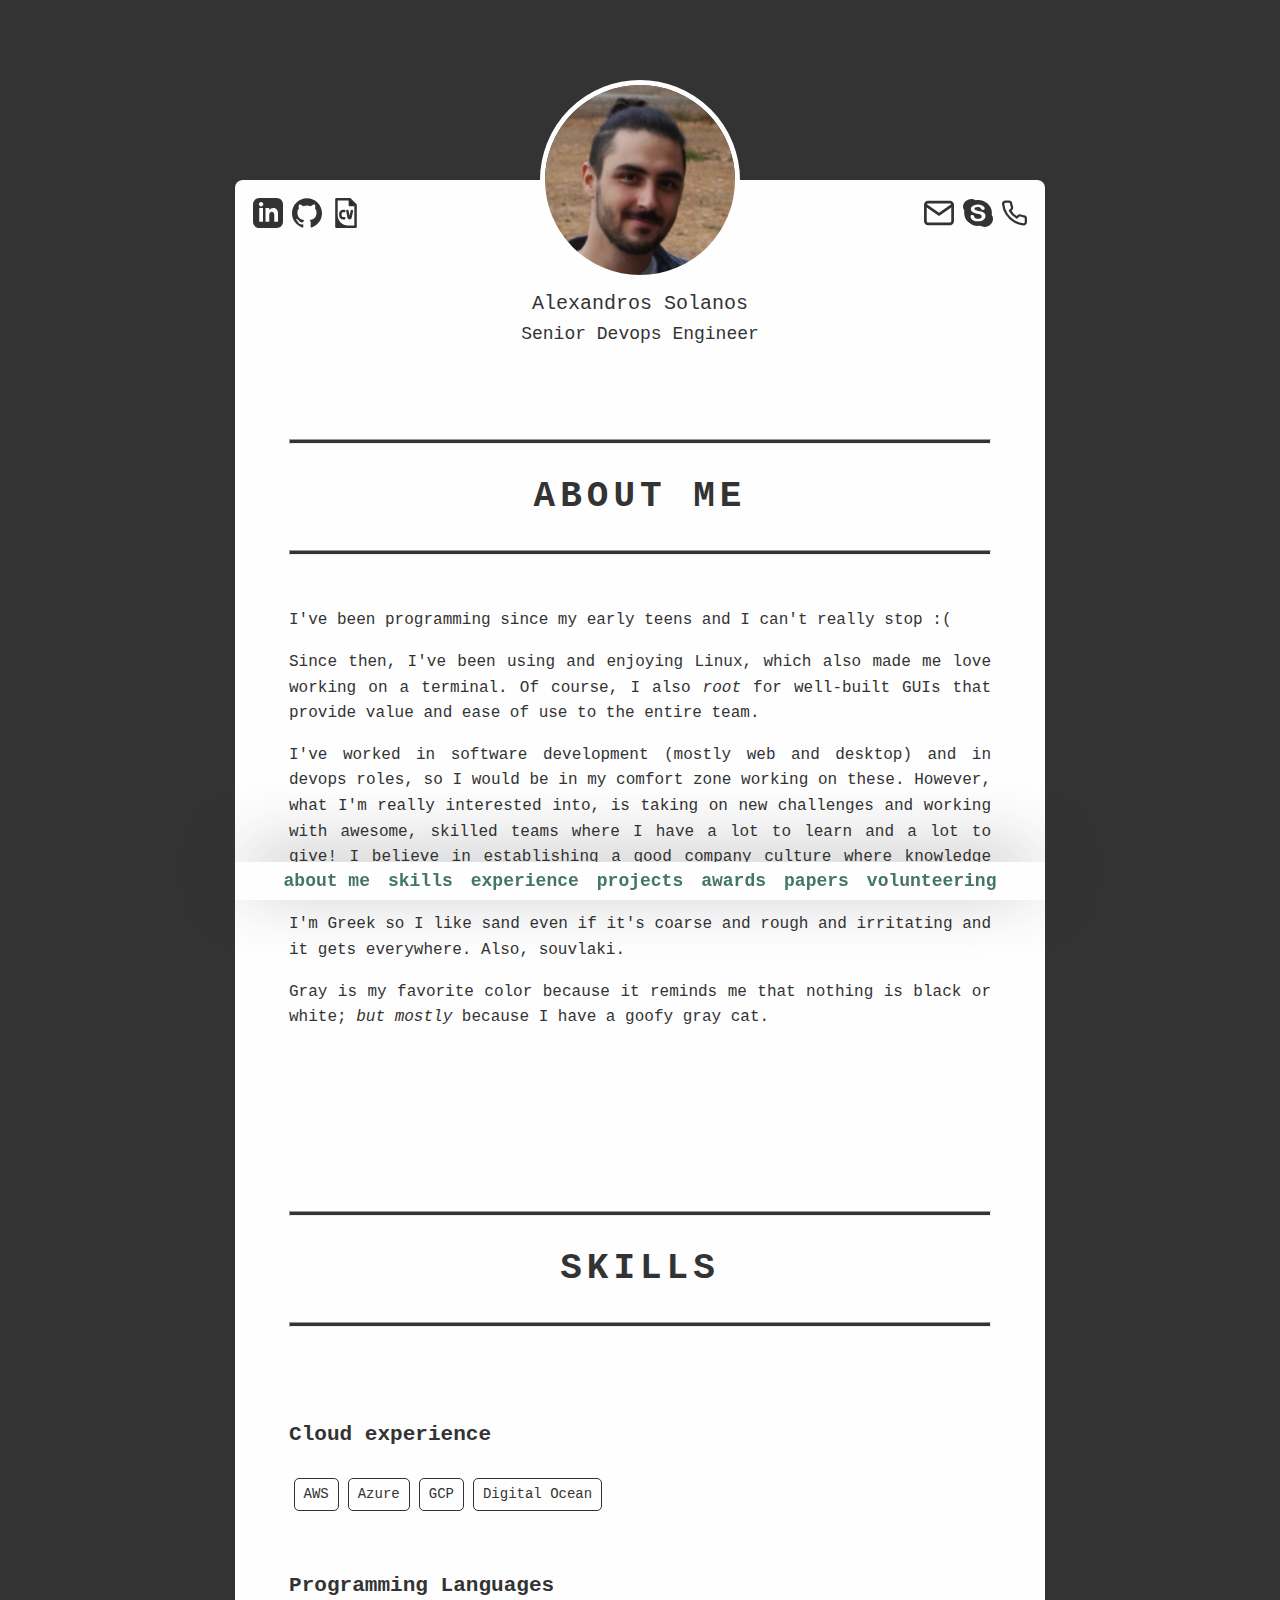
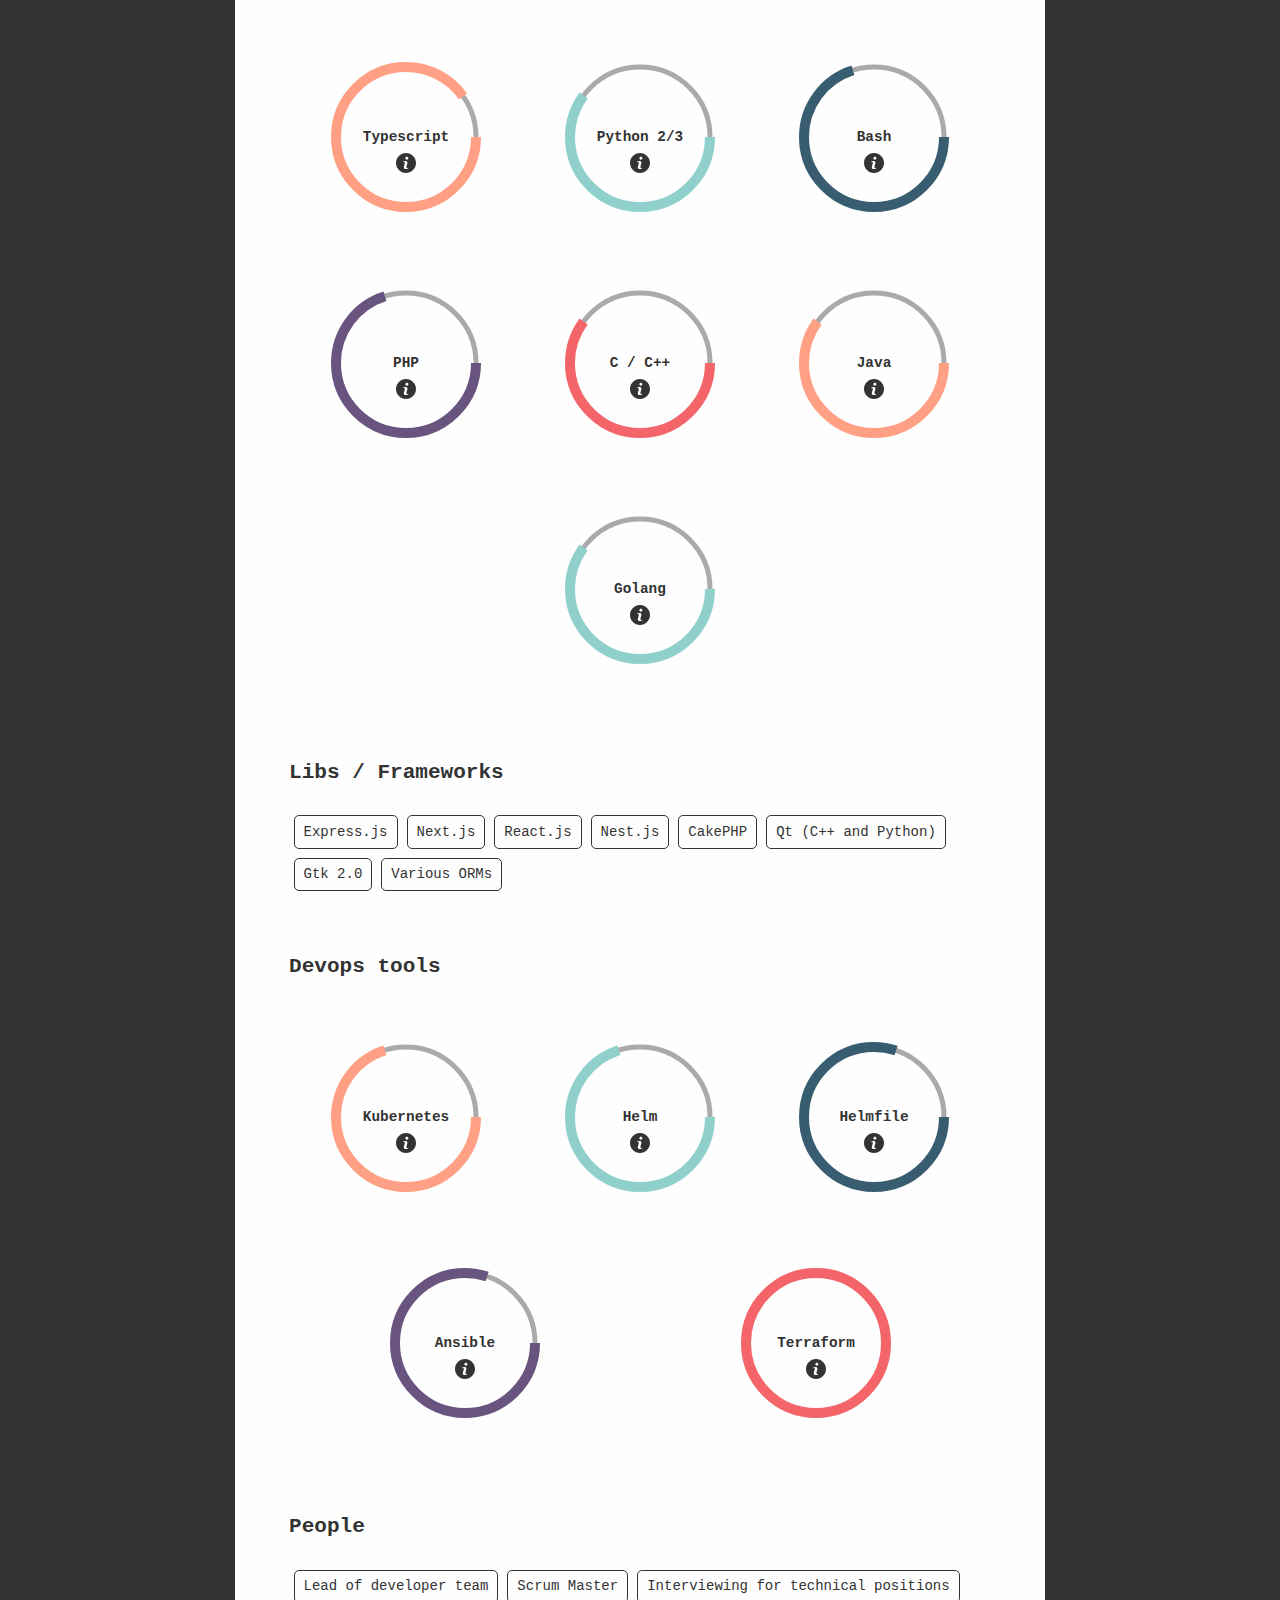
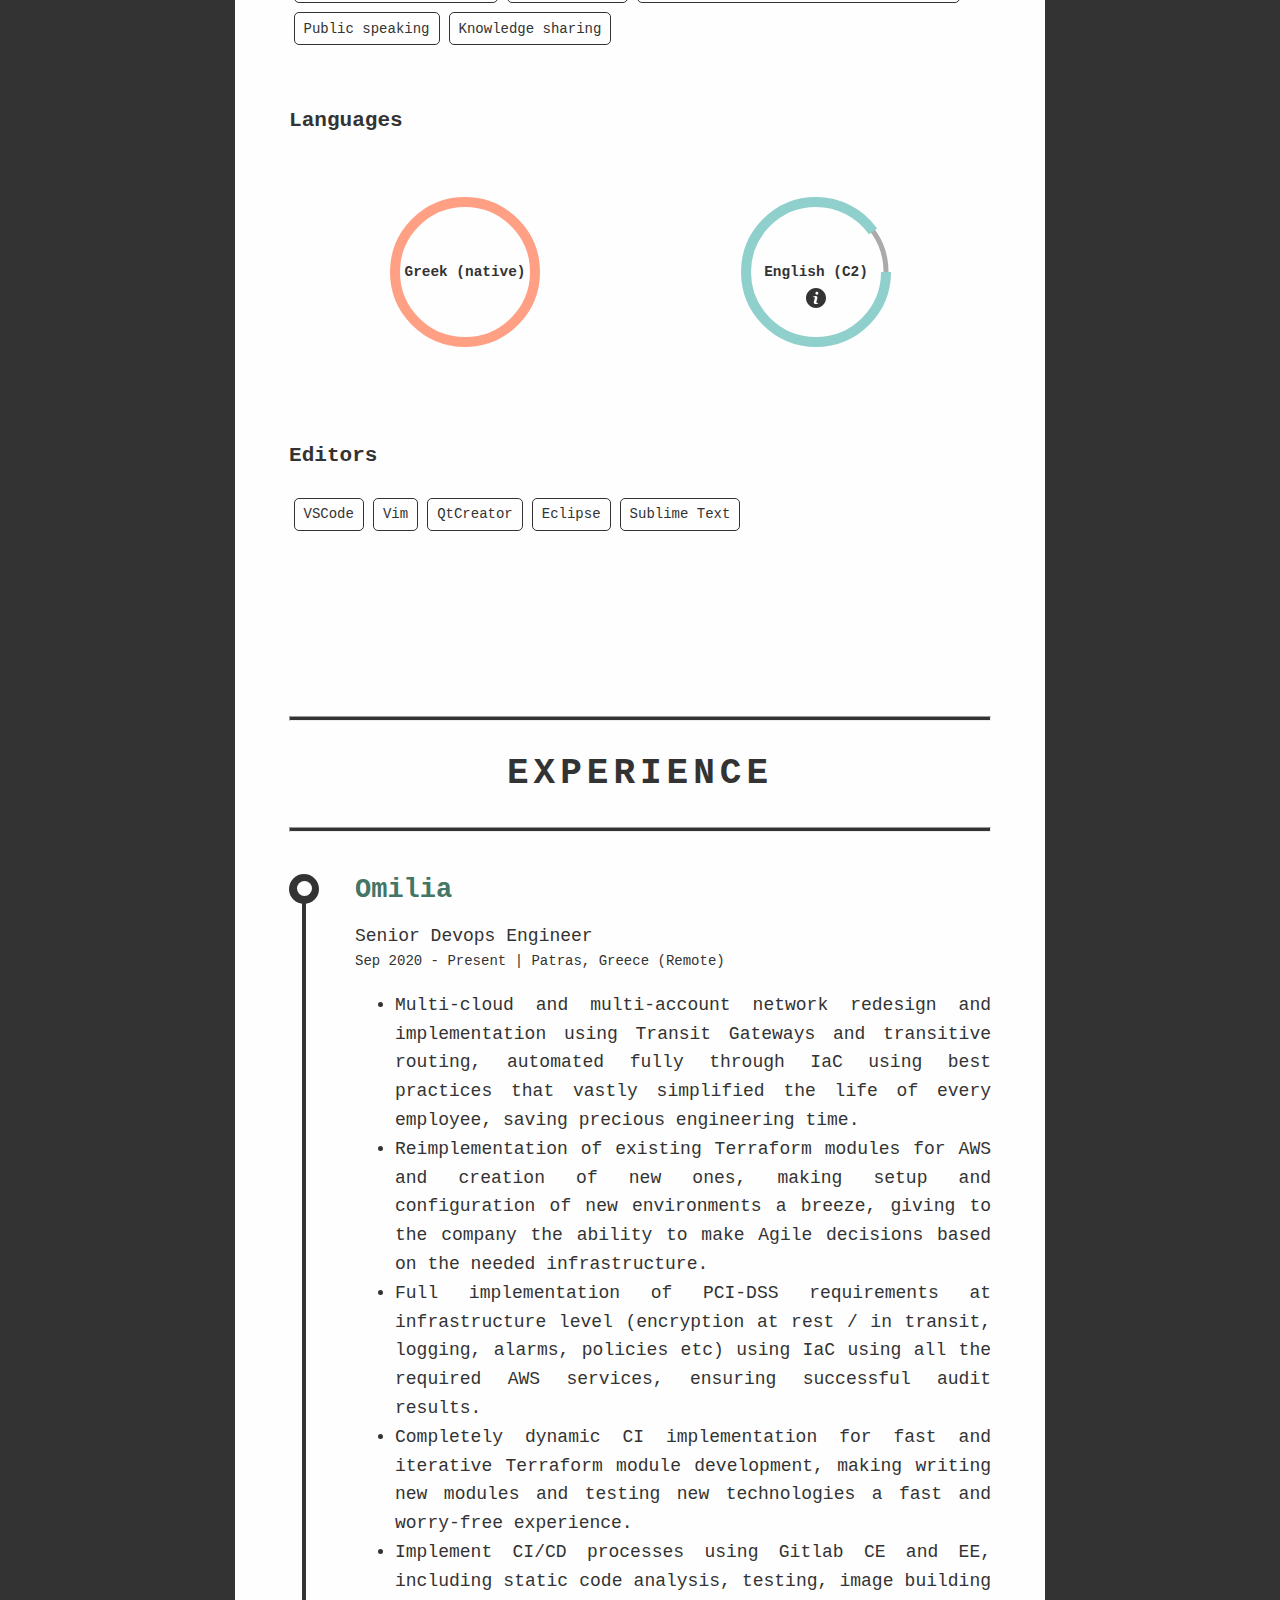
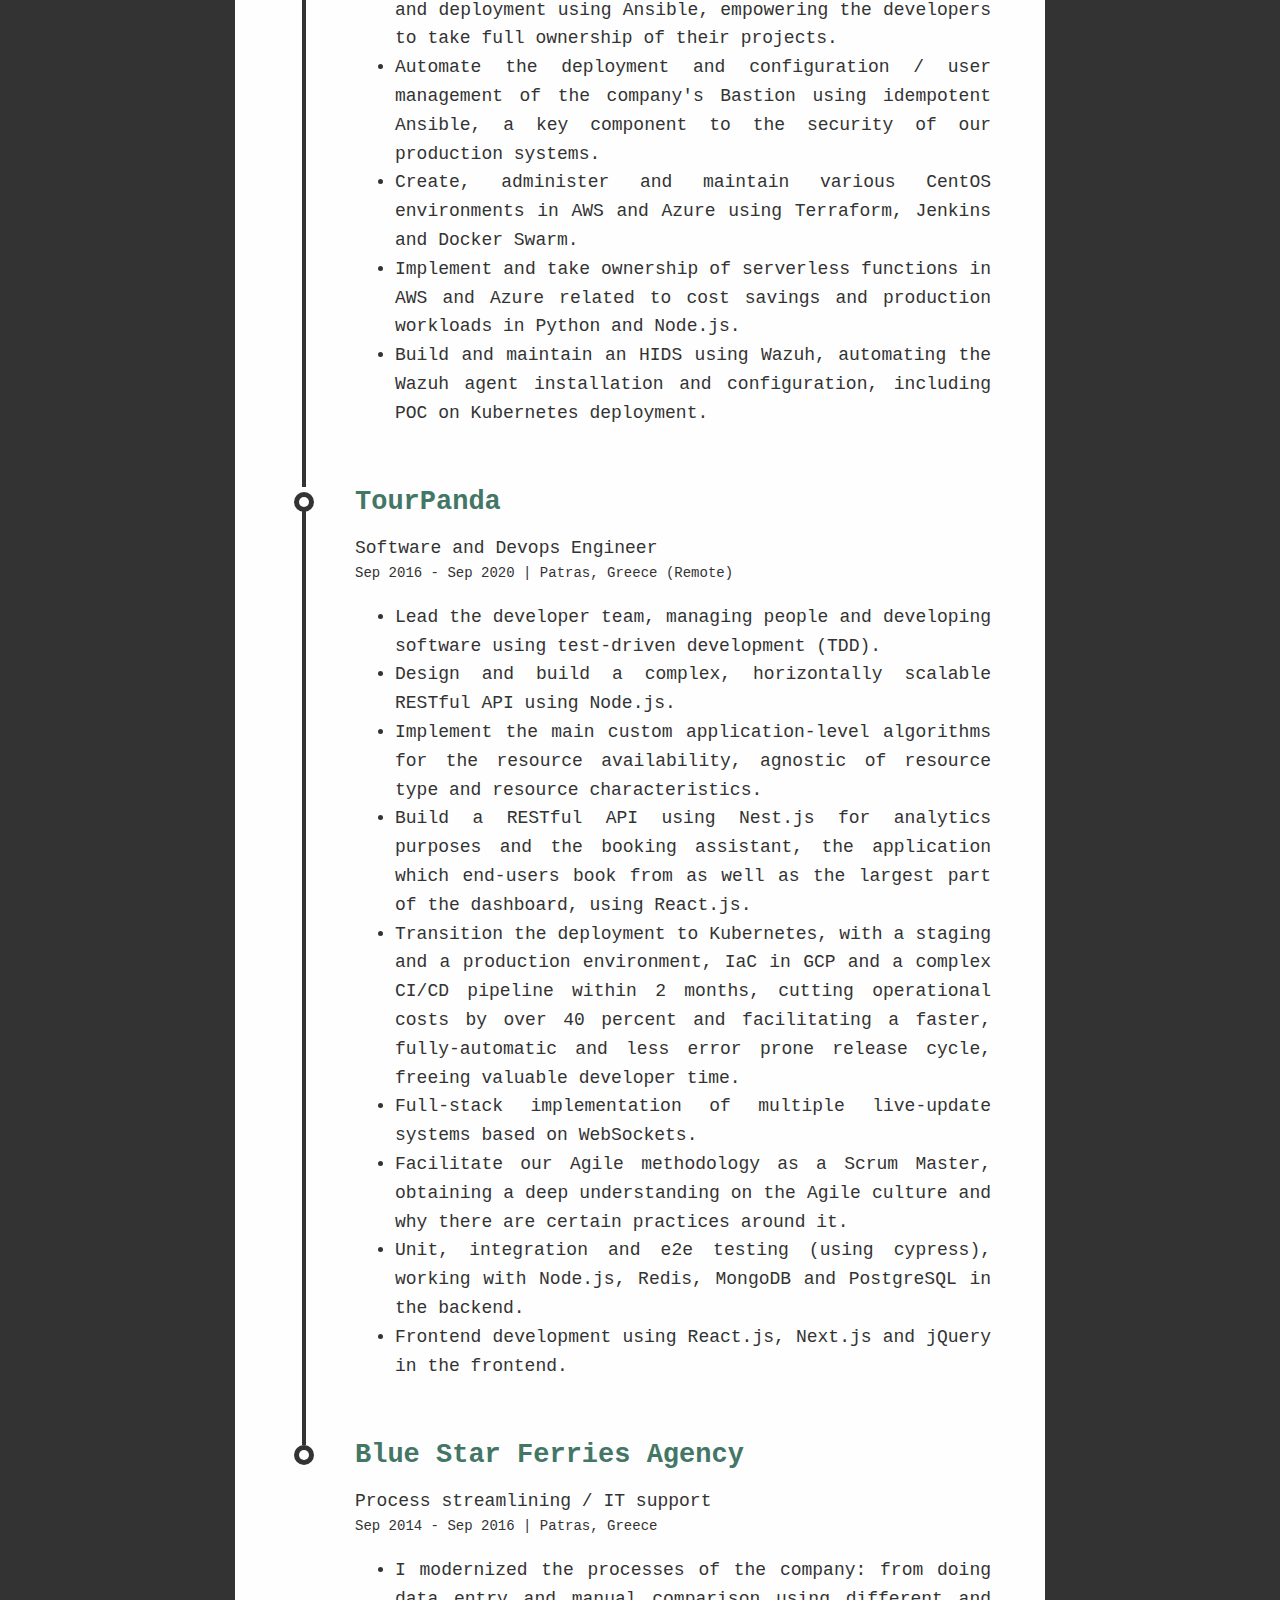
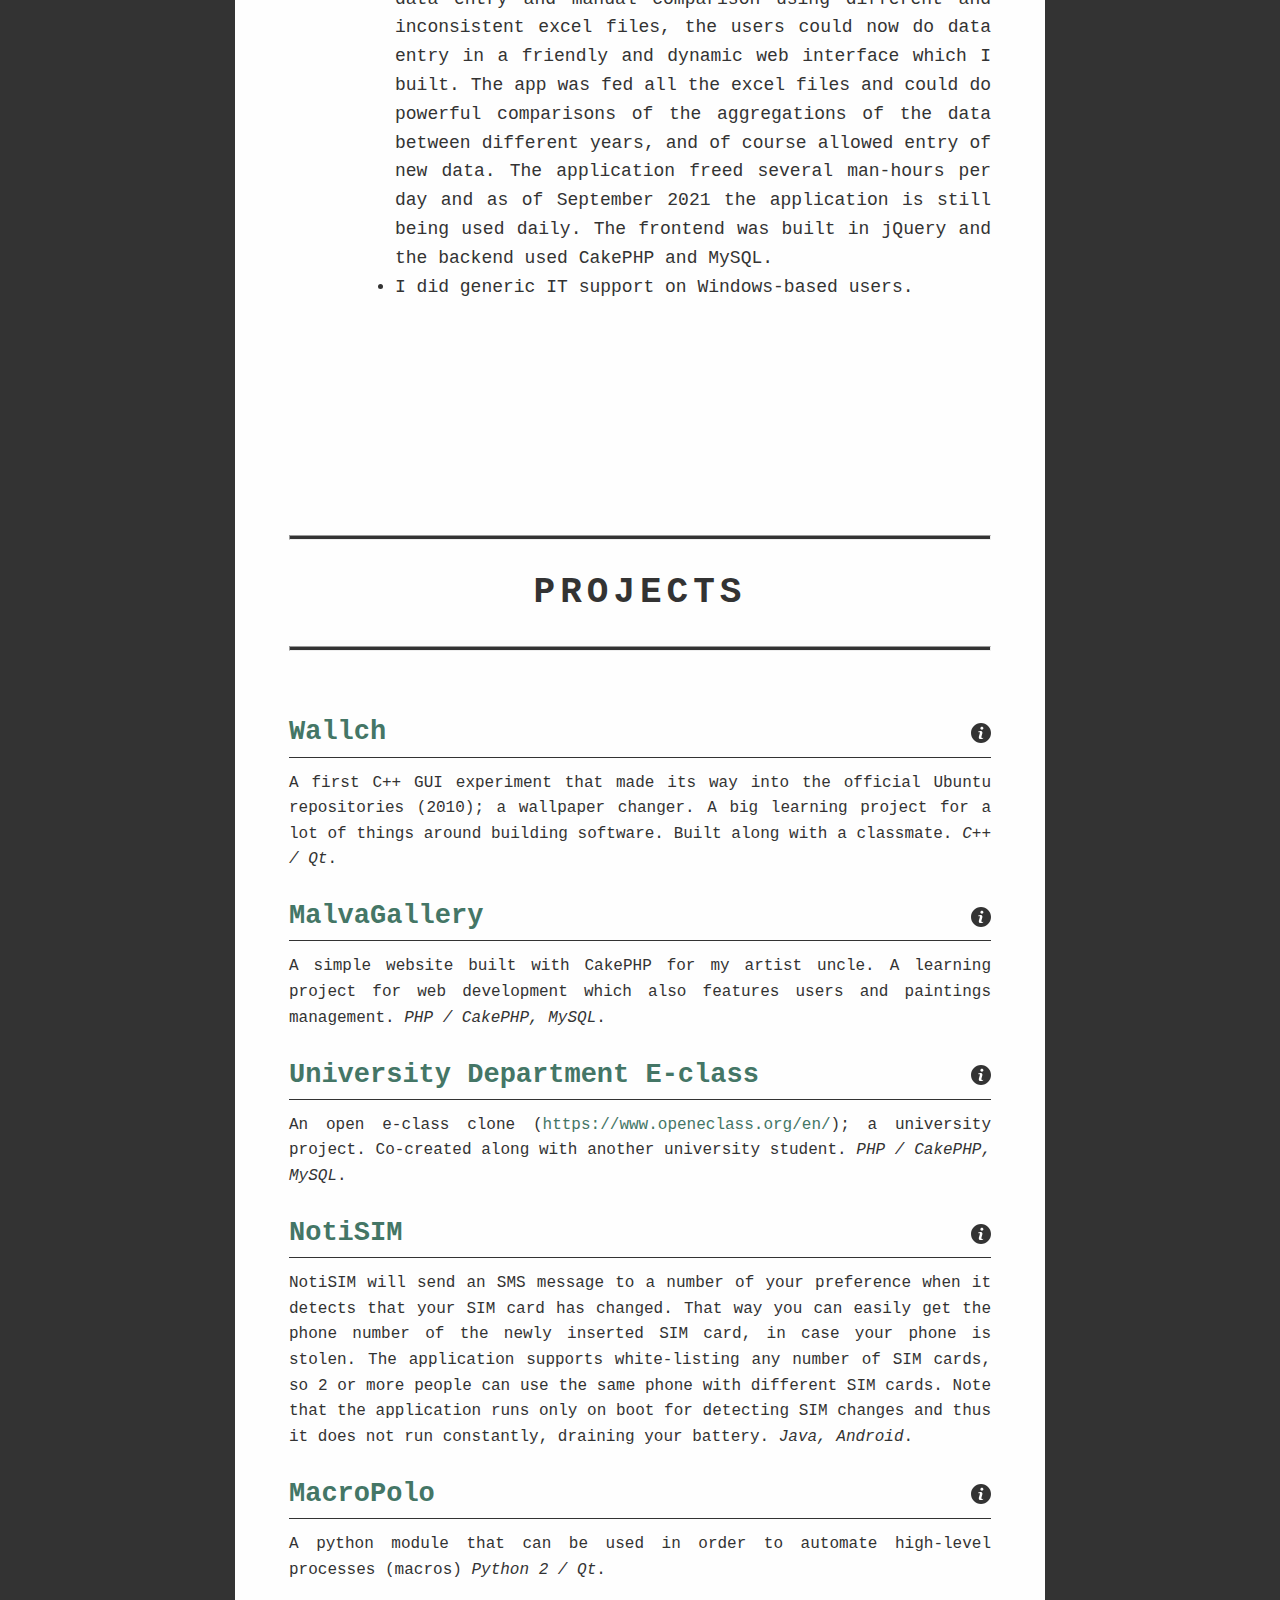
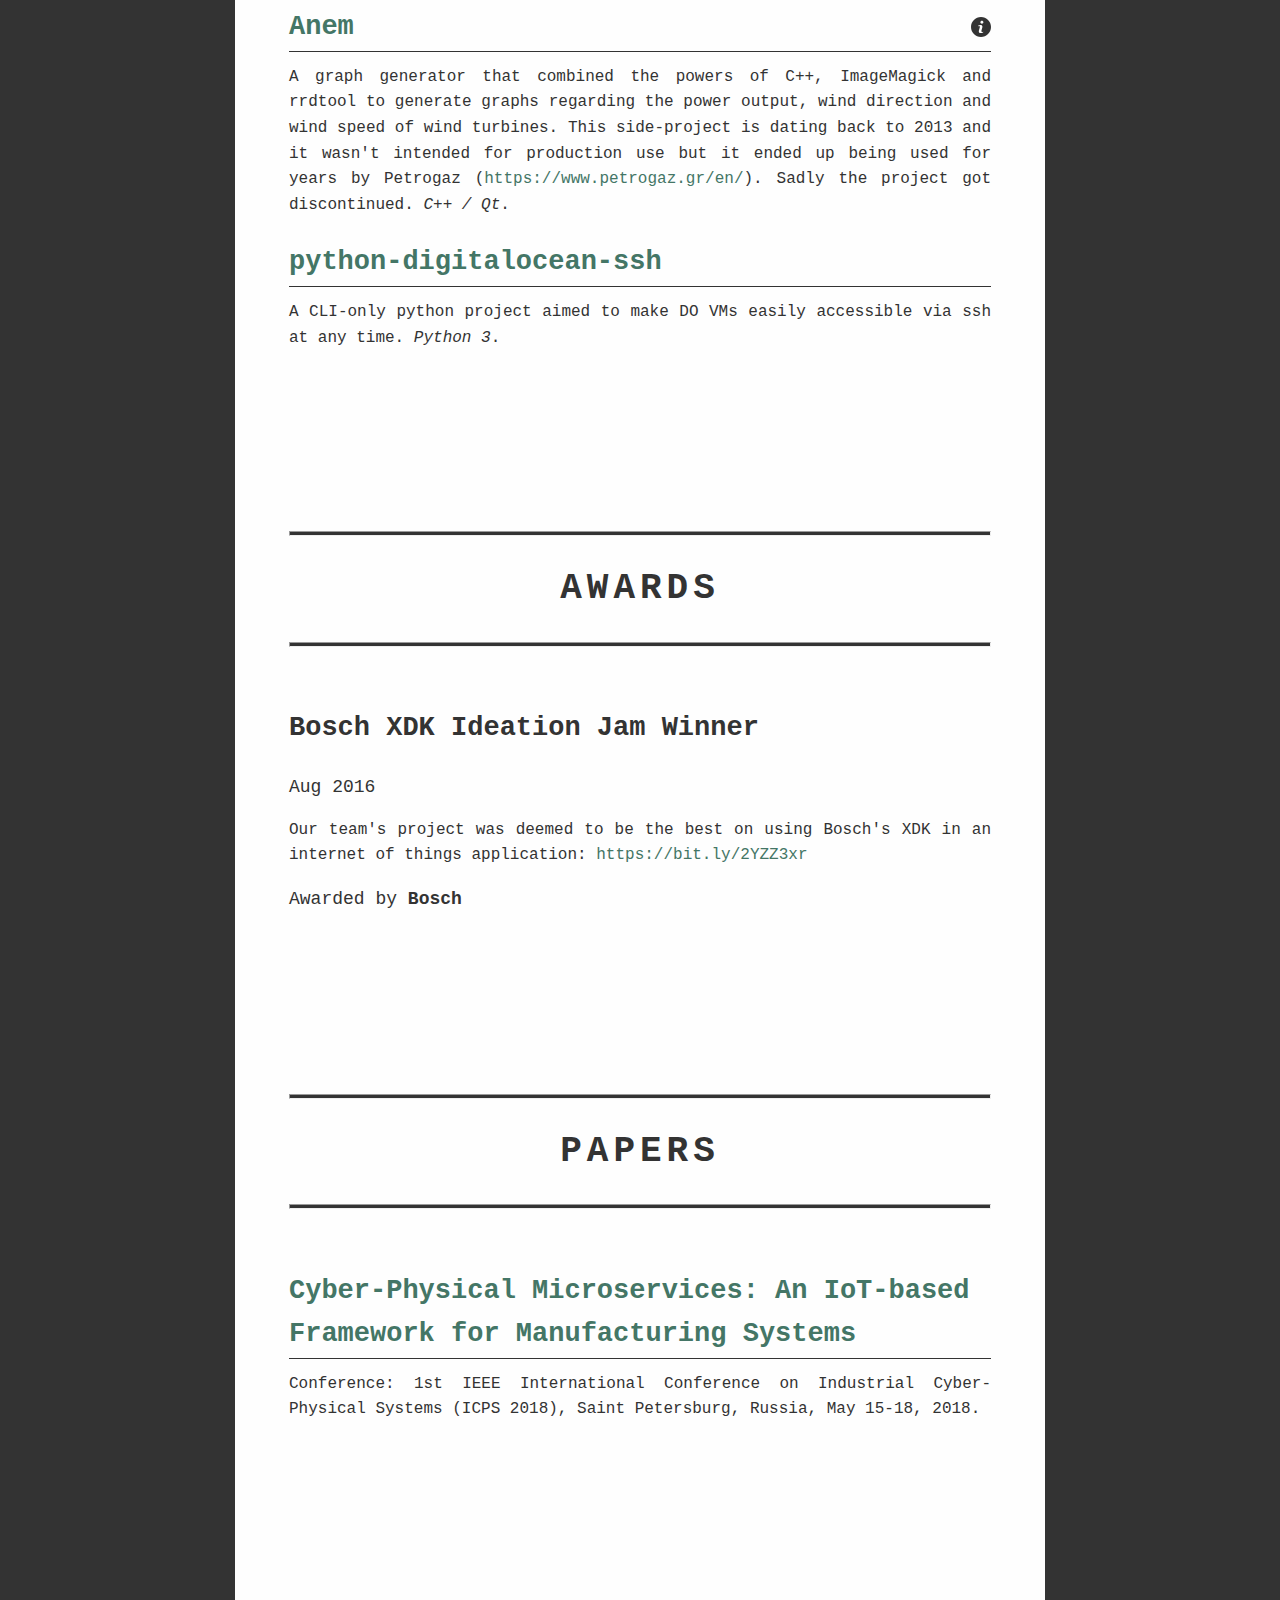
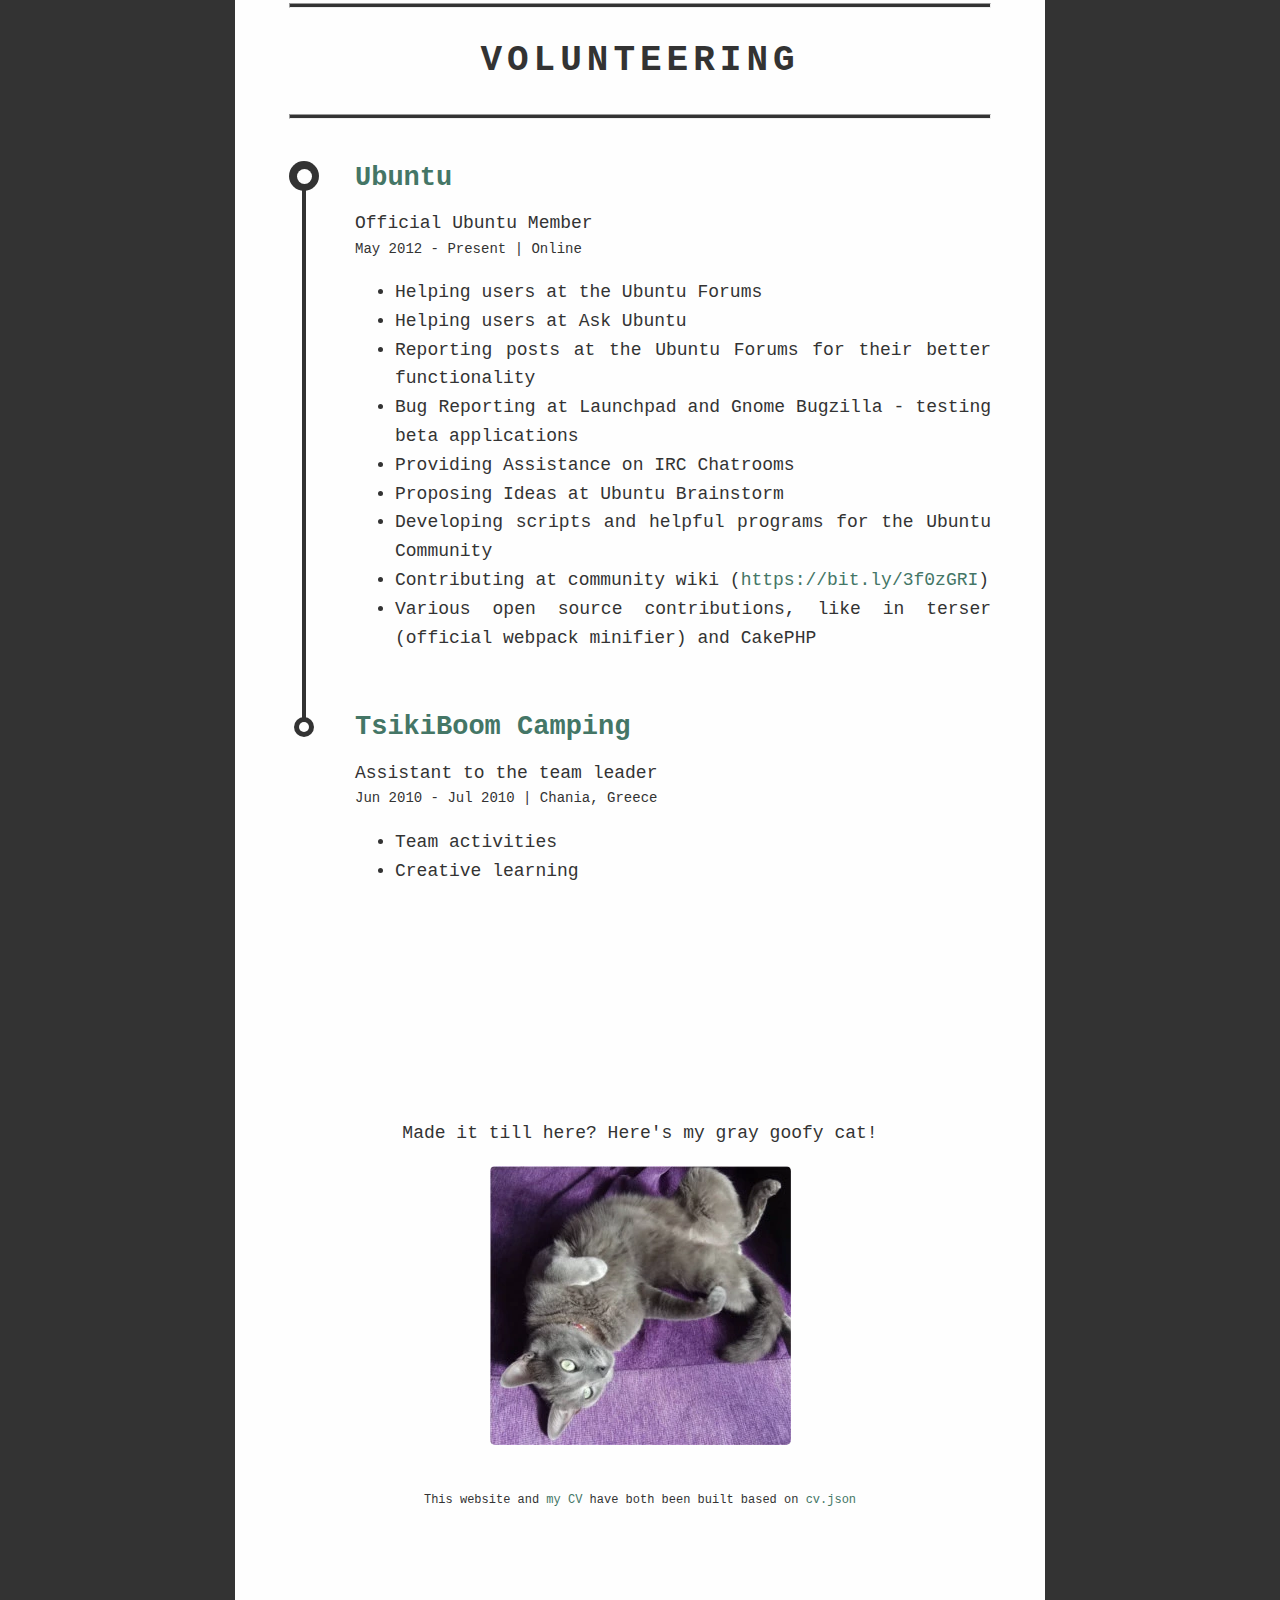
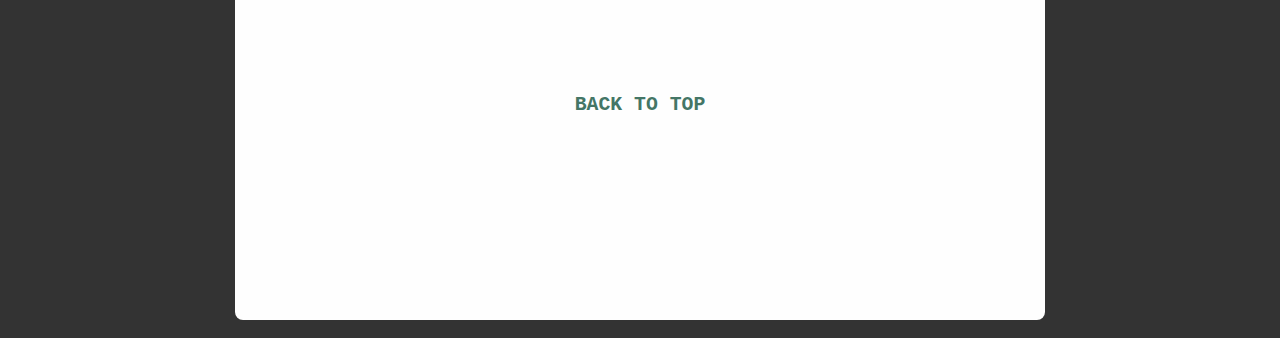
==== commit 621312fe: "New cv" ====
--- a/index.html
+++ b/index.html
@@ -1 +1 @@
-<!DOCTYPE html><html lang="en"><head><meta name="viewport" content="width=device-width"/><meta charSet="utf-8"/><link rel="icon" href="/favicon.ico"/><meta name="description" content="Learn how to build a personal website using Next.js"/><meta name="og:image" content="https://hytromo.github.io/face.jpeg"/><meta name="og:title" content="Alexandros Solanos"/><meta name="twitter:card" content="summary_large_image"/><title>Alexandros Solanos</title><meta name="next-head-count" content="8"/><link rel="preload" href="/_next/static/css/b0ff7fcc3a91b32f04a1.css" as="style"/><link rel="stylesheet" href="/_next/static/css/b0ff7fcc3a91b32f04a1.css"/><link rel="preload" href="/_next/static/css/cb4c4934662d2ac62aca.css" as="style"/><link rel="stylesheet" href="/_next/static/css/cb4c4934662d2ac62aca.css"/><link rel="preload" href="/_next/static/uytmXYXqSn1NA-F3Ll3MA/pages/_app.js" as="script"/><link rel="preload" href="/_next/static/uytmXYXqSn1NA-F3Ll3MA/pages/index.js" as="script"/><link rel="preload" href="/_next/static/runtime/webpack-c212667a5f965e81e004.js" as="script"/><link rel="preload" href="/_next/static/chunks/framework.c6faae2799416a6da8e8.js" as="script"/><link rel="preload" href="/_next/static/chunks/258adb50c00ba97ec26ed7996b4af858aa0c67f4.a1a019ce3158294c8679.js" as="script"/><link rel="preload" href="/_next/static/runtime/main-3f02e21f77ae70c12cba.js" as="script"/></head><body><div id="__next"><div class="layout_container__Tz0qD"><header class="layout_header__6DqUa"><picture><source srcSet="/face.webp" type="image/webp"/><img alt="My face" class="layout_faceImage__W2Tnr" src="/face.jpeg"/></picture><div class="layout_name__1UqME">Alexandros Solanos</div><div>Senior Devops Engineer</div><div class="layout_mobileIcons__LIrTj"></div><div class="layout_topLeft__2dX0M"><a target="_blank" rel="noopener noreferrer" href="https://www.linkedin.com/in/alexandros-solanos-160709a7/"><img src="/linkedin.svg" alt="linkedin"/></a><a target="_blank" rel="noopener noreferrer" href="https://github.com/hytromo"><img src="/github.svg" alt="github"/></a><a target="_blank" rel="noopener noreferrer" href="/cv.pdf"><img src="/cv.svg" alt="cv"/></a></div><div class="layout_topRight__ve3b9"><a href="mailto:solanosalex@gmail.com"><img src="/mail.svg" alt="mail"/></a><a href="skype:alexsolanos?chat"><img src="/skype.svg" alt="skype"/></a><a href="tel:+30 6945482042"><img class="layout_phone__14ay0" src="/phone.svg" alt="phone"/></a></div><div class="layout_mobileIcons__LIrTj"><a target="_blank" rel="noopener noreferrer" href="https://www.linkedin.com/in/alexandros-solanos-160709a7/"><img src="/linkedin.svg" alt="linkedin"/></a><a target="_blank" rel="noopener noreferrer" href="https://github.com/hytromo"><img src="/github.svg" alt="github"/></a><a target="_blank" rel="noopener noreferrer" href="/cv.pdf"><img src="/cv.svg" alt="cv"/></a><a href="mailto:solanosalex@gmail.com"><img src="/mail.svg" alt="mail"/></a><a href="skype:alexsolanos?chat"><img src="/skype.svg" alt="skype"/></a><a href="tel:+30 6945482042"><img class="layout_phone__14ay0" src="/phone.svg" alt="phone"/></a></div></header><main><div class="titles-menu_menu__16Sk1"><div class="titles-menu_entry__3-_Ki"><a href="#about-me">about me</a></div><div class="titles-menu_entry__3-_Ki"><a href="#skills">skills</a></div><div class="titles-menu_entry__3-_Ki"><a href="#experience">experience</a></div><div class="titles-menu_entry__3-_Ki"><a href="#projects">projects</a></div><div class="titles-menu_entry__3-_Ki"><a href="#awards">awards</a></div><div class="titles-menu_entry__3-_Ki"><a href="#papers">papers</a></div><div class="titles-menu_entry__3-_Ki"><a href="#volunteering">volunteering</a></div></div><section id="about-me"><hr class="section_hr__8esOR"/><h1 class="section_title__LVh5S">about me</h1><hr class="section_hr__8esOR"/><br/><p>I&#x27;ve been programming since my early teens and I can&#x27;t really stop :(</p><p>Since then, I&#x27;ve been using and enjoying Linux, which also made me love working on a terminal. Of course, I also<!-- --> <span style="font-style:italic">root</span> for well-built GUIs that provide value and ease of use to the entire team.</p><p>I&#x27;ve worked in software development (mostly web and desktop) and in devops roles, so I would be in my comfort zone working on these. However, what I&#x27;m really interested into, is taking on new challenges and working with awesome, skilled teams where I have a lot to learn and a lot to give! I believe in establishing a good company culture where knowledge sharing is the norm; and not using knowledge as a status symbol.</p><p>I&#x27;m Greek so I like sand even if it&#x27;s coarse and rough and irritating and it gets everywhere. Also, souvlaki.</p><p>Gray is my favorite color because it reminds me that nothing is black or white; <span style="font-style:italic">but mostly</span> <!-- -->because I have a goofy gray cat.</p></section><section id="skills"><hr class="section_hr__8esOR"/><h1 class="section_title__LVh5S">Skills</h1><hr class="section_hr__8esOR"/><br/><div class="skill_skill__3th8Z"><h3>Cloud experience</h3><div class="skill_simpleSkillList__3i7ix"><div class="level_progressLess__1eMYr">AWS</div><div class="level_progressLess__1eMYr">Azure</div><div class="level_progressLess__1eMYr">GCP</div><div class="level_progressLess__1eMYr">Digital Ocean</div></div></div><div class="skill_skill__3th8Z"><h3>Programming Languages</h3><div class="skill_skillList__yq02U"><div class="level_level__3fiA7"><div style="position:relative" class="circular-percentage_clickableSvg__3l2Du"><svg class="circular-percentage_svg__1FMJr" style="cursor:pointer" width="150" height="150"><circle class="circular-percentage_svgCircleBg__32LI0" stroke="#aaa" cx="75" cy="75" r="70" stroke-width="5"></circle><circle class="circular-percentage_svgCircle__2Tv3u" stroke="#ffa084" cx="75" cy="75" r="70" stroke-width="10" stroke-dasharray="439.822971502571" stroke-dashoffset="0"></circle><text text-anchor="middle" dominant-baseline="middle" x="75" y="75" class="circular-percentage_svgCircleText__17afK">Typescript </text></svg><a class="circular-percentage_info__x0g6w"><img alt="info" title="more information" class="circular-percentage_infoImg__1vODZ" src="info.svg"/></a></div></div><div class="level_level__3fiA7"><div style="position:relative" class="circular-percentage_clickableSvg__3l2Du"><svg class="circular-percentage_svg__1FMJr" style="cursor:pointer" width="150" height="150"><circle class="circular-percentage_svgCircleBg__32LI0" stroke="#aaa" cx="75" cy="75" r="70" stroke-width="5"></circle><circle class="circular-percentage_svgCircle__2Tv3u" stroke="#8fd0cc" cx="75" cy="75" r="70" stroke-width="10" stroke-dasharray="439.822971502571" stroke-dashoffset="0"></circle><text text-anchor="middle" dominant-baseline="middle" x="75" y="75" class="circular-percentage_svgCircleText__17afK">Python 2/3 </text></svg><a class="circular-percentage_info__x0g6w"><img alt="info" title="more information" class="circular-percentage_infoImg__1vODZ" src="info.svg"/></a></div></div><div class="level_level__3fiA7"><div style="position:relative" class="circular-percentage_clickableSvg__3l2Du"><svg class="circular-percentage_svg__1FMJr" style="cursor:pointer" width="150" height="150"><circle class="circular-percentage_svgCircleBg__32LI0" stroke="#aaa" cx="75" cy="75" r="70" stroke-width="5"></circle><circle class="circular-percentage_svgCircle__2Tv3u" stroke="#385d70" cx="75" cy="75" r="70" stroke-width="10" stroke-dasharray="439.822971502571" stroke-dashoffset="0"></circle><text text-anchor="middle" dominant-baseline="middle" x="75" y="75" class="circular-percentage_svgCircleText__17afK">Bash </text></svg><a class="circular-percentage_info__x0g6w"><img alt="info" title="more information" class="circular-percentage_infoImg__1vODZ" src="info.svg"/></a></div></div><div class="level_level__3fiA7"><div style="position:relative" class="circular-percentage_clickableSvg__3l2Du"><svg class="circular-percentage_svg__1FMJr" style="cursor:pointer" width="150" height="150"><circle class="circular-percentage_svgCircleBg__32LI0" stroke="#aaa" cx="75" cy="75" r="70" stroke-width="5"></circle><circle class="circular-percentage_svgCircle__2Tv3u" stroke="#69547f" cx="75" cy="75" r="70" stroke-width="10" stroke-dasharray="439.822971502571" stroke-dashoffset="0"></circle><text text-anchor="middle" dominant-baseline="middle" x="75" y="75" class="circular-percentage_svgCircleText__17afK">PHP </text></svg><a class="circular-percentage_info__x0g6w"><img alt="info" title="more information" class="circular-percentage_infoImg__1vODZ" src="info.svg"/></a></div></div><div class="level_level__3fiA7"><div style="position:relative" class="circular-percentage_clickableSvg__3l2Du"><svg class="circular-percentage_svg__1FMJr" style="cursor:pointer" width="150" height="150"><circle class="circular-percentage_svgCircleBg__32LI0" stroke="#aaa" cx="75" cy="75" r="70" stroke-width="5"></circle><circle class="circular-percentage_svgCircle__2Tv3u" stroke="#f46569" cx="75" cy="75" r="70" stroke-width="10" stroke-dasharray="439.822971502571" stroke-dashoffset="0"></circle><text text-anchor="middle" dominant-baseline="middle" x="75" y="75" class="circular-percentage_svgCircleText__17afK">C / C++ </text></svg><a class="circular-percentage_info__x0g6w"><img alt="info" title="more information" class="circular-percentage_infoImg__1vODZ" src="info.svg"/></a></div></div><div class="level_level__3fiA7"><div style="position:relative" class="circular-percentage_clickableSvg__3l2Du"><svg class="circular-percentage_svg__1FMJr" style="cursor:pointer" width="150" height="150"><circle class="circular-percentage_svgCircleBg__32LI0" stroke="#aaa" cx="75" cy="75" r="70" stroke-width="5"></circle><circle class="circular-percentage_svgCircle__2Tv3u" stroke="#ffa084" cx="75" cy="75" r="70" stroke-width="10" stroke-dasharray="439.822971502571" stroke-dashoffset="0"></circle><text text-anchor="middle" dominant-baseline="middle" x="75" y="75" class="circular-percentage_svgCircleText__17afK">Java </text></svg><a class="circular-percentage_info__x0g6w"><img alt="info" title="more information" class="circular-percentage_infoImg__1vODZ" src="info.svg"/></a></div></div><div class="level_level__3fiA7"><div style="position:relative" class="circular-percentage_clickableSvg__3l2Du"><svg class="circular-percentage_svg__1FMJr" style="cursor:pointer" width="150" height="150"><circle class="circular-percentage_svgCircleBg__32LI0" stroke="#aaa" cx="75" cy="75" r="70" stroke-width="5"></circle><circle class="circular-percentage_svgCircle__2Tv3u" stroke="#8fd0cc" cx="75" cy="75" r="70" stroke-width="10" stroke-dasharray="439.822971502571" stroke-dashoffset="0"></circle><text text-anchor="middle" dominant-baseline="middle" x="75" y="75" class="circular-percentage_svgCircleText__17afK">Golang </text></svg><a class="circular-percentage_info__x0g6w"><img alt="info" title="more information" class="circular-percentage_infoImg__1vODZ" src="info.svg"/></a></div></div></div></div><div class="skill_skill__3th8Z"><h3>Libs / Frameworks</h3><div class="skill_simpleSkillList__3i7ix"><div class="level_progressLess__1eMYr">Express.js</div><div class="level_progressLess__1eMYr">Next.js</div><div class="level_progressLess__1eMYr">React.js</div><div class="level_progressLess__1eMYr">Nest.js</div><div class="level_progressLess__1eMYr">CakePHP</div><div class="level_progressLess__1eMYr">Qt (C++ and Python)</div><div class="level_progressLess__1eMYr">Gtk 2.0</div><div class="level_progressLess__1eMYr">Various ORMs</div></div></div><div class="skill_skill__3th8Z"><h3>Devops tools</h3><div class="skill_skillList__yq02U"><div class="level_level__3fiA7"><div style="position:relative" class="circular-percentage_clickableSvg__3l2Du"><svg class="circular-percentage_svg__1FMJr" style="cursor:pointer" width="150" height="150"><circle class="circular-percentage_svgCircleBg__32LI0" stroke="#aaa" cx="75" cy="75" r="70" stroke-width="5"></circle><circle class="circular-percentage_svgCircle__2Tv3u" stroke="#ffa084" cx="75" cy="75" r="70" stroke-width="10" stroke-dasharray="439.822971502571" stroke-dashoffset="0"></circle><text text-anchor="middle" dominant-baseline="middle" x="75" y="75" class="circular-percentage_svgCircleText__17afK">Kubernetes </text></svg><a class="circular-percentage_info__x0g6w"><img alt="info" title="more information" class="circular-percentage_infoImg__1vODZ" src="info.svg"/></a></div></div><div class="level_level__3fiA7"><div style="position:relative" class="circular-percentage_clickableSvg__3l2Du"><svg class="circular-percentage_svg__1FMJr" style="cursor:pointer" width="150" height="150"><circle class="circular-percentage_svgCircleBg__32LI0" stroke="#aaa" cx="75" cy="75" r="70" stroke-width="5"></circle><circle class="circular-percentage_svgCircle__2Tv3u" stroke="#8fd0cc" cx="75" cy="75" r="70" stroke-width="10" stroke-dasharray="439.822971502571" stroke-dashoffset="0"></circle><text text-anchor="middle" dominant-baseline="middle" x="75" y="75" class="circular-percentage_svgCircleText__17afK">Helm </text></svg><a class="circular-percentage_info__x0g6w"><img alt="info" title="more information" class="circular-percentage_infoImg__1vODZ" src="info.svg"/></a></div></div><div class="level_level__3fiA7"><div style="position:relative" class="circular-percentage_clickableSvg__3l2Du"><svg class="circular-percentage_svg__1FMJr" style="cursor:pointer" width="150" height="150"><circle class="circular-percentage_svgCircleBg__32LI0" stroke="#aaa" cx="75" cy="75" r="70" stroke-width="5"></circle><circle class="circular-percentage_svgCircle__2Tv3u" stroke="#385d70" cx="75" cy="75" r="70" stroke-width="10" stroke-dasharray="439.822971502571" stroke-dashoffset="0"></circle><text text-anchor="middle" dominant-baseline="middle" x="75" y="75" class="circular-percentage_svgCircleText__17afK">Helmfile </text></svg><a class="circular-percentage_info__x0g6w"><img alt="info" title="more information" class="circular-percentage_infoImg__1vODZ" src="info.svg"/></a></div></div><div class="level_level__3fiA7"><div style="position:relative" class="circular-percentage_clickableSvg__3l2Du"><svg class="circular-percentage_svg__1FMJr" style="cursor:pointer" width="150" height="150"><circle class="circular-percentage_svgCircleBg__32LI0" stroke="#aaa" cx="75" cy="75" r="70" stroke-width="5"></circle><circle class="circular-percentage_svgCircle__2Tv3u" stroke="#69547f" cx="75" cy="75" r="70" stroke-width="10" stroke-dasharray="439.822971502571" stroke-dashoffset="0"></circle><text text-anchor="middle" dominant-baseline="middle" x="75" y="75" class="circular-percentage_svgCircleText__17afK">Ansible </text></svg><a class="circular-percentage_info__x0g6w"><img alt="info" title="more information" class="circular-percentage_infoImg__1vODZ" src="info.svg"/></a></div></div><div class="level_level__3fiA7"><div style="position:relative" class="circular-percentage_clickableSvg__3l2Du"><svg class="circular-percentage_svg__1FMJr" style="cursor:pointer" width="150" height="150"><circle class="circular-percentage_svgCircleBg__32LI0" stroke="#aaa" cx="75" cy="75" r="70" stroke-width="5"></circle><circle class="circular-percentage_svgCircle__2Tv3u" stroke="#f46569" cx="75" cy="75" r="70" stroke-width="10" stroke-dasharray="439.822971502571" stroke-dashoffset="0"></circle><text text-anchor="middle" dominant-baseline="middle" x="75" y="75" class="circular-percentage_svgCircleText__17afK">Terraform </text></svg><a class="circular-percentage_info__x0g6w"><img alt="info" title="more information" class="circular-percentage_infoImg__1vODZ" src="info.svg"/></a></div></div></div></div><div class="skill_skill__3th8Z"><h3>People</h3><div class="skill_simpleSkillList__3i7ix"><div class="level_progressLess__1eMYr">Lead of developer team</div><div class="level_progressLess__1eMYr">Scrum Master</div><div class="level_progressLess__1eMYr">Interviewing for technical positions</div><div class="level_progressLess__1eMYr">Public speaking</div><div class="level_progressLess__1eMYr">Knowledge sharing</div></div></div><div class="skill_skill__3th8Z"><h3>Languages</h3><div class="skill_skillList__yq02U"><div class="level_level__3fiA7"><div style="position:relative" class=""><svg class="circular-percentage_svg__1FMJr" style="cursor:default" width="150" height="150"><circle class="circular-percentage_svgCircleBg__32LI0" stroke="#aaa" cx="75" cy="75" r="70" stroke-width="5"></circle><circle class="circular-percentage_svgCircle__2Tv3u" stroke="#ffa084" cx="75" cy="75" r="70" stroke-width="10" stroke-dasharray="439.822971502571" stroke-dashoffset="0"></circle><text text-anchor="middle" dominant-baseline="middle" x="75" y="75" class="circular-percentage_svgCircleText__17afK">Greek (native) </text></svg></div></div><div class="level_level__3fiA7"><div style="position:relative" class="circular-percentage_clickableSvg__3l2Du"><svg class="circular-percentage_svg__1FMJr" style="cursor:pointer" width="150" height="150"><circle class="circular-percentage_svgCircleBg__32LI0" stroke="#aaa" cx="75" cy="75" r="70" stroke-width="5"></circle><circle class="circular-percentage_svgCircle__2Tv3u" stroke="#8fd0cc" cx="75" cy="75" r="70" stroke-width="10" stroke-dasharray="439.822971502571" stroke-dashoffset="0"></circle><text text-anchor="middle" dominant-baseline="middle" x="75" y="75" class="circular-percentage_svgCircleText__17afK">English (C2) </text></svg><a class="circular-percentage_info__x0g6w"><img alt="info" title="more information" class="circular-percentage_infoImg__1vODZ" src="info.svg"/></a></div></div></div></div><div class="skill_skill__3th8Z"><h3>Editors</h3><div class="skill_simpleSkillList__3i7ix"><div class="level_progressLess__1eMYr">VSCode</div><div class="level_progressLess__1eMYr">Vim</div><div class="level_progressLess__1eMYr">QtCreator</div><div class="level_progressLess__1eMYr">Eclipse</div><div class="level_progressLess__1eMYr">Sublime Text</div></div></div></section><section id="experience"><hr class="section_hr__8esOR"/><h1 class="section_title__LVh5S">Experience</h1><hr class="section_hr__8esOR"/><br/><div class="workplace_workplace__Atdhy"><div class="workplace_dotWrap__2qPRJ workplace_now__9TFqt"><div class="workplace_outerDot__2Mttl workplace_now__9TFqt"><div class="workplace_innerDot__2Y3jB workplace_now__9TFqt"></div></div></div><div><div><h2 style="margin-top:0;margin-bottom:.5rem;display:inline-block"><a target="_blank" rel="noopener noreferrer" href="https://omilia.com">Omilia</a></h2> </div><div>Senior Devops Engineer</div><div><div class="workplace_date__3f5Zt">Sep 2020 - Present<!-- --> |<!-- --> <!-- -->Patras, Greece (Remote)</div><ul><li>Multi-cloud and multi-account network redesign and implementation using Transit Gateways and transitive routing, automated fully through IaC using best practices that vastly simplified the life of every employee, saving precious engineering time.</li><li>Reimplementation of existing Terraform modules for AWS and creation of new ones, making setup and configuration of new environments a breeze, giving to the company the ability to make Agile decisions based on the needed infrastructure.</li><li>Full implementation of PCI-DSS requirements at infrastructure level (encryption at rest / in transit, logging, alarms, policies etc) using IaC using all the required AWS services, ensuring successful audit results.</li><li>Completely dynamic CI implementation for fast and iterative Terraform module development, making writing new modules and testing new technologies a fast and worry-free experience.</li><li>Implement CI/CD processes using Gitlab CE and EE, including static code analysis, testing, image building and deployment using Ansible, empowering the developers to take full ownership of their projects.</li><li>Automate the deployment and configuration / user management of the company&#x27;s Bastion using idempotent Ansible, a key component to the security of our production systems.</li><li>Create, administer and maintain various CentOS environments in AWS and Azure using Terraform, Jenkins and Docker Swarm.</li><li>Implement and take ownership of serverless functions in AWS and Azure related to cost savings and production workloads in Python and Node.js.</li><li>Build and maintain an HIDS using Wazuh, automating the Wazuh agent installation and configuration, including POC on Kubernetes deployment.</li></ul></div></div></div><div class="workplace_workplace__Atdhy"><div class="workplace_dotWrap__2qPRJ"><div class="workplace_outerDot__2Mttl"><div class="workplace_innerDot__2Y3jB"></div></div></div><div><div><h2 style="margin-top:0;margin-bottom:.5rem;display:inline-block"><a target="_blank" rel="noopener noreferrer" href="https://tourpanda.com">TourPanda</a></h2> </div><div>Software and Devops Engineer</div><div><div class="workplace_date__3f5Zt">Sep 2016 - Sep 2020<!-- --> |<!-- --> <!-- -->Patras, Greece (Remote)</div><ul><li>I worked as Lead of the developer team, managing people and developing software using test-driven development (TDD).</li><li>I designed and built a complex, horizontally scalable RESTful API using Node.js.</li><li>I created the main custom application-level algorithms for the resource availability, agnostic of resource type and resource characteristics.</li><li>I built a RESTful API using Nest.js for analytics purposes.</li><li>I developed the booking assistant, the application which end-users book from, and a large part of the dashboard, using React.js.</li><li>I transitioned the deployment to Kubernetes, with a staging and a production environment, IaC in GCP and a complex CI/CD pipeline within 2 months, cutting operational costs by over 40 percent and facilitating a faster, fully-automatic and less error prone release cycle, freeing valuable developer time.</li><li>I implemented the frontend and the backend of multiple live-update systems based on WebSockets.</li><li>I was the Scrum Master in our Agile process, obtaining a deep understanding on the Agile culture and why there are certain practices around it.</li><li>I wrote unit, integration and e2e tests (using cypress).</li><li>I worked with Node.js, Redis, MongoDB and PostgreSQL in the backend.</li><li>I worked with React.js, Next.js and jQuery in the frontend.</li></ul></div></div></div><div class="workplace_workplace__Atdhy workplace_last__2DTGN"><div class="workplace_dotWrap__2qPRJ"><div class="workplace_outerDot__2Mttl"><div class="workplace_innerDot__2Y3jB"></div></div></div><div><div><h2 style="margin-top:0;margin-bottom:.5rem;display:inline-block"><a target="_blank" rel="noopener noreferrer" href="https://ferrycenter.gr/">Blue Star Ferries Agency</a></h2> </div><div>Process streamlining / IT support</div><div><div class="workplace_date__3f5Zt">Sep 2014 - Sep 2016<!-- --> |<!-- --> <!-- -->Patras, Greece</div><ul><li>I modernized the processes of the company: from doing data entry and manual comparison using different and inconsistent excel files, the users could now do data entry in a friendly and dynamic web interface which I built. The app was fed all the excel files and could do powerful comparisons of the aggregations of the data between different years, and of course allowed entry of new data. The application freed several man-hours per day and as of September 2021 the application is still being used daily. The frontend was built in jQuery and the backend used CakePHP and MySQL.</li><li>I did generic IT support on Windows-based users.</li></ul></div></div></div></section><section id="projects"><hr class="section_hr__8esOR"/><h1 class="section_title__LVh5S">Projects</h1><hr class="section_hr__8esOR"/><br/><div><h2 class="project_title__OgHe5"><a target="_blank" rel="noopener noreferrer" href="https://launchpad.net/wallpaper-changer">Wallch</a><img title="more information" class="project_moreInfo__1Svs5" style="cursor:pointer" src="info.svg"/></h2><p>A first C++ GUI experiment that made its way into the official Ubuntu repositories (2010); a wallpaper changer. A big learning project for a lot of things around building software. Built along with a classmate.<!-- --> <i>C++ / Qt</i>.</p></div><div><h2 class="project_title__OgHe5"><a target="_blank" rel="noopener noreferrer" href="https://malvagallery.com/">MalvaGallery</a><img title="more information" class="project_moreInfo__1Svs5" style="cursor:pointer" src="info.svg"/></h2><p>A simple website built with CakePHP for my artist uncle. A learning project for web development which also features users and paintings management.<!-- --> <i>PHP / CakePHP, MySQL</i>.</p></div><div><h2 class="project_title__OgHe5"><a target="_blank" rel="noopener noreferrer" href="https://github.com/themetalfleece/university-department-eclass-project">University Department E-class</a><img title="more information" class="project_moreInfo__1Svs5" style="cursor:pointer" src="info.svg"/></h2><p>An open e-class clone (<a href="https://www.openeclass.org/en/" target="_blank" rel="noopener noreferrer">https://www.openeclass.org/en/</a>); a university project. Co-created along with another university student.<!-- --> <i>PHP / CakePHP, MySQL</i>.</p></div><div><h2 class="project_title__OgHe5"><a target="_blank" rel="noopener noreferrer">NotiSIM</a><img title="more information" class="project_moreInfo__1Svs5" style="cursor:pointer" src="info.svg"/></h2><p>NotiSIM will send an SMS message to a number of your preference when it detects that your SIM card has changed. That way you can easily get the phone number of the newly inserted SIM card, in case your phone is stolen. The application supports white-listing any number of SIM cards, so 2 or more people can use the same phone with different SIM cards. Note that the application runs only on boot for detecting SIM changes and thus it does not run constantly, draining your battery.<!-- --> <i>Java, Android</i>.</p></div><div><h2 class="project_title__OgHe5"><a target="_blank" rel="noopener noreferrer" href="https://github.com/hytromo/MacroPolo">MacroPolo</a><img title="more information" class="project_moreInfo__1Svs5" style="cursor:pointer" src="info.svg"/></h2><p>A python module that can be used in order to automate high-level processes (macros)<!-- --> <i>Python 2 / Qt</i>.</p></div><div><h2 class="project_title__OgHe5"><a target="_blank" rel="noopener noreferrer" href="https://github.com/hytromo/anem">Anem</a><img title="more information" class="project_moreInfo__1Svs5" style="cursor:pointer" src="info.svg"/></h2><p>A graph generator that combined the powers of C++, ImageMagick and rrdtool to generate graphs regarding the power output, wind direction and wind speed of wind turbines. This side-project is dating back to 2013 and it wasn&#x27;t intended for production use but it ended up being used for years by Petrogaz (<a href="https://www.petrogaz.gr/en/" target="_blank" rel="noopener noreferrer">https://www.petrogaz.gr/en/</a>). Sadly the project got discontinued.<!-- --> <i>C++ / Qt</i>.</p></div><div><h2 class="project_title__OgHe5"><a target="_blank" rel="noopener noreferrer" href="https://github.com/hytromo/python-digitalocean-ssh">python-digitalocean-ssh</a></h2><p>A CLI-only python project aimed to make DO VMs easily accessible via ssh at any time.<!-- --> <i>Python 3</i>.</p></div></section><section id="awards"><hr class="section_hr__8esOR"/><h1 class="section_title__LVh5S">Awards</h1><hr class="section_hr__8esOR"/><br/><div><h2>Bosch XDK Ideation Jam Winner</h2> Aug 2016<p>Our team&#x27;s project was deemed to be the best on using Bosch&#x27;s XDK in an internet of things application: <a href="https://bit.ly/2YZZ3xr" target="_blank" rel="noopener noreferrer">https://bit.ly/2YZZ3xr</a></p>Awarded by <b>Bosch</b></div></section><section id="papers"><hr class="section_hr__8esOR"/><h1 class="section_title__LVh5S">Papers</h1><hr class="section_hr__8esOR"/><br/><div><h2 class="project_title__OgHe5"><a target="_blank" rel="noopener noreferrer" href="https://bit.ly/2BXPLsz">Cyber-Physical Microservices: An IoT-based Framework for Manufacturing Systems</a></h2><p>Conference: 1st IEEE International Conference on Industrial Cyber-Physical Systems (ICPS 2018), Saint Petersburg, Russia, May 15-18, 2018.</p></div></section><section id="volunteering"><hr class="section_hr__8esOR"/><h1 class="section_title__LVh5S">Volunteering</h1><hr class="section_hr__8esOR"/><br/><div class="workplace_workplace__Atdhy"><div class="workplace_dotWrap__2qPRJ workplace_now__9TFqt"><div class="workplace_outerDot__2Mttl workplace_now__9TFqt"><div class="workplace_innerDot__2Y3jB workplace_now__9TFqt"></div></div></div><div><div><h2 style="margin-top:0;margin-bottom:.5rem;display:inline-block"><a target="_blank" rel="noopener noreferrer" href="https://ubuntuforums.org/showthread.php?t=1984130">Ubuntu</a></h2> </div><div>Official Ubuntu Member</div><div><div class="workplace_date__3f5Zt">May 2012 - Present<!-- --> |<!-- --> <!-- -->Online</div><ul><li>Helping users at the Ubuntu Forums</li><li>Helping users at Ask Ubuntu</li><li>Reporting posts at the Ubuntu Forums for their better functionality</li><li>Bug Reporting at Launchpad and Gnome Bugzilla - testing beta applications</li><li>Providing Assistance on IRC Chatrooms</li><li>Proposing Ideas at Ubuntu Brainstorm</li><li>Developing scripts and helpful programs for the Ubuntu Community</li><li>Contributing at community wiki (<a href="https://bit.ly/3f0zGRI" target="_blank" rel="noopener noreferrer">https://bit.ly/3f0zGRI</a>)</li><li>Various open source contributions, like in terser (official webpack minifier) and CakePHP</li></ul></div></div></div><div class="workplace_workplace__Atdhy workplace_last__2DTGN"><div class="workplace_dotWrap__2qPRJ"><div class="workplace_outerDot__2Mttl"><div class="workplace_innerDot__2Y3jB"></div></div></div><div><div><h2 style="margin-top:0;margin-bottom:.5rem;display:inline-block"><a target="_blank" rel="noopener noreferrer" href="https://tsikiboom.com">TsikiBoom Camping</a></h2> </div><div>Assistant to the team leader</div><div><div class="workplace_date__3f5Zt">Jun 2010 - Jul 2010<!-- --> |<!-- --> <!-- -->Chania, Greece</div><ul><li>Team activities</li><li>Creative learning</li></ul></div></div></div></section><p style="text-align:center">Made it till here? Here&#x27;s my gray goofy cat!</p><div style="display:flex;justify-content:center"><picture><source srcSet="goofy-cat.webp" type="image/webp"/><img alt="My goofy cat" style="border-radius:5px" src="goofy-cat.jpeg"/></picture></div><p style="font-size:12px;margin-top:2rem;text-align:center">This website and<!-- --> <a href="cv.pdf" target="_blank" rel="noopener noreferrer">my CV</a> <!-- -->have both been built based on<!-- --> <a href="cv.json" target="_blank" rel="noopener noreferrer">cv.json</a></p><div style="text-align:center;font-size:1.1rem;font-weight:bold;margin-top:10rem;padding-bottom:10rem"><a>BACK TO TOP</a></div></main></div></div><script id="__NEXT_DATA__" type="application/json">{"props":{"pageProps":{}},"page":"/","query":{},"buildId":"uytmXYXqSn1NA-F3Ll3MA","nextExport":true,"autoExport":true,"isFallback":false}</script><script nomodule="" src="/_next/static/runtime/polyfills-283772482f0035efccb9.js"></script><script async="" data-next-page="/_app" src="/_next/static/uytmXYXqSn1NA-F3Ll3MA/pages/_app.js"></script><script async="" data-next-page="/" src="/_next/static/uytmXYXqSn1NA-F3Ll3MA/pages/index.js"></script><script src="/_next/static/runtime/webpack-c212667a5f965e81e004.js" async=""></script><script src="/_next/static/chunks/framework.c6faae2799416a6da8e8.js" async=""></script><script src="/_next/static/chunks/258adb50c00ba97ec26ed7996b4af858aa0c67f4.a1a019ce3158294c8679.js" async=""></script><script src="/_next/static/runtime/main-3f02e21f77ae70c12cba.js" async=""></script><script src="/_next/static/uytmXYXqSn1NA-F3Ll3MA/_buildManifest.js" async=""></script><script src="/_next/static/uytmXYXqSn1NA-F3Ll3MA/_ssgManifest.js" async=""></script></body></html>+<!DOCTYPE html><html lang="en"><head><meta name="viewport" content="width=device-width"/><meta charSet="utf-8"/><link rel="icon" href="/favicon.ico"/><meta name="description" content="Learn how to build a personal website using Next.js"/><meta name="og:image" content="https://hytromo.github.io/face.jpeg"/><meta name="og:title" content="Alexandros Solanos"/><meta name="twitter:card" content="summary_large_image"/><title>Alexandros Solanos</title><meta name="next-head-count" content="8"/><link rel="preload" href="/_next/static/css/b0ff7fcc3a91b32f04a1.css" as="style"/><link rel="stylesheet" href="/_next/static/css/b0ff7fcc3a91b32f04a1.css"/><link rel="preload" href="/_next/static/css/cb4c4934662d2ac62aca.css" as="style"/><link rel="stylesheet" href="/_next/static/css/cb4c4934662d2ac62aca.css"/><link rel="preload" href="/_next/static/BAVt5m2vpnsofWY367kiS/pages/_app.js" as="script"/><link rel="preload" href="/_next/static/BAVt5m2vpnsofWY367kiS/pages/index.js" as="script"/><link rel="preload" href="/_next/static/runtime/webpack-c212667a5f965e81e004.js" as="script"/><link rel="preload" href="/_next/static/chunks/framework.c6faae2799416a6da8e8.js" as="script"/><link rel="preload" href="/_next/static/chunks/2fb4e9ea2589b5c4c64614ed2108ef8ea3927b5f.a1a019ce3158294c8679.js" as="script"/><link rel="preload" href="/_next/static/runtime/main-e836bcb712dde9396cb3.js" as="script"/></head><body><div id="__next"><div class="layout_container__Tz0qD"><header class="layout_header__6DqUa"><picture><source srcSet="/face.webp" type="image/webp"/><img alt="My face" class="layout_faceImage__W2Tnr" src="/face.jpeg"/></picture><div class="layout_name__1UqME">Alexandros Solanos</div><div>Senior Devops Engineer</div><div class="layout_mobileIcons__LIrTj"></div><div class="layout_topLeft__2dX0M"><a target="_blank" rel="noopener noreferrer" href="https://www.linkedin.com/in/alexandros-solanos-160709a7/"><img src="/linkedin.svg" alt="linkedin"/></a><a target="_blank" rel="noopener noreferrer" href="https://github.com/hytromo"><img src="/github.svg" alt="github"/></a><a target="_blank" rel="noopener noreferrer" href="/cv.pdf"><img src="/cv.svg" alt="cv"/></a></div><div class="layout_topRight__ve3b9"><a href="mailto:solanosalex@gmail.com"><img src="/mail.svg" alt="mail"/></a><a href="skype:alexsolanos?chat"><img src="/skype.svg" alt="skype"/></a><a href="tel:+30 6945482042"><img class="layout_phone__14ay0" src="/phone.svg" alt="phone"/></a></div><div class="layout_mobileIcons__LIrTj"><a target="_blank" rel="noopener noreferrer" href="https://www.linkedin.com/in/alexandros-solanos-160709a7/"><img src="/linkedin.svg" alt="linkedin"/></a><a target="_blank" rel="noopener noreferrer" href="https://github.com/hytromo"><img src="/github.svg" alt="github"/></a><a target="_blank" rel="noopener noreferrer" href="/cv.pdf"><img src="/cv.svg" alt="cv"/></a><a href="mailto:solanosalex@gmail.com"><img src="/mail.svg" alt="mail"/></a><a href="skype:alexsolanos?chat"><img src="/skype.svg" alt="skype"/></a><a href="tel:+30 6945482042"><img class="layout_phone__14ay0" src="/phone.svg" alt="phone"/></a></div></header><main><div class="titles-menu_menu__16Sk1"><div class="titles-menu_entry__3-_Ki"><a href="#about-me">about me</a></div><div class="titles-menu_entry__3-_Ki"><a href="#skills">skills</a></div><div class="titles-menu_entry__3-_Ki"><a href="#experience">experience</a></div><div class="titles-menu_entry__3-_Ki"><a href="#projects">projects</a></div><div class="titles-menu_entry__3-_Ki"><a href="#awards">awards</a></div><div class="titles-menu_entry__3-_Ki"><a href="#papers">papers</a></div><div class="titles-menu_entry__3-_Ki"><a href="#volunteering">volunteering</a></div></div><section id="about-me"><hr class="section_hr__8esOR"/><h1 class="section_title__LVh5S">about me</h1><hr class="section_hr__8esOR"/><br/><p>I&#x27;ve been programming since my early teens and I can&#x27;t really stop :(</p><p>Since then, I&#x27;ve been using and enjoying Linux, which also made me love working on a terminal. Of course, I also<!-- --> <span style="font-style:italic">root</span> for well-built GUIs that provide value and ease of use to the entire team.</p><p>I&#x27;ve worked in software development (mostly web and desktop) and in devops roles, so I would be in my comfort zone working on these. However, what I&#x27;m really interested into, is taking on new challenges and working with awesome, skilled teams where I have a lot to learn and a lot to give! I believe in establishing a good company culture where knowledge sharing is the norm; and not using knowledge as a status symbol.</p><p>I&#x27;m Greek so I like sand even if it&#x27;s coarse and rough and irritating and it gets everywhere. Also, souvlaki.</p><p>Gray is my favorite color because it reminds me that nothing is black or white; <span style="font-style:italic">but mostly</span> <!-- -->because I have a goofy gray cat.</p></section><section id="skills"><hr class="section_hr__8esOR"/><h1 class="section_title__LVh5S">Skills</h1><hr class="section_hr__8esOR"/><br/><div class="skill_skill__3th8Z"><h3>Cloud experience</h3><div class="skill_simpleSkillList__3i7ix"><div class="level_progressLess__1eMYr">AWS</div><div class="level_progressLess__1eMYr">Azure</div><div class="level_progressLess__1eMYr">GCP</div><div class="level_progressLess__1eMYr">Digital Ocean</div></div></div><div class="skill_skill__3th8Z"><h3>Programming Languages</h3><div class="skill_skillList__yq02U"><div class="level_level__3fiA7"><div style="position:relative" class="circular-percentage_clickableSvg__3l2Du"><svg class="circular-percentage_svg__1FMJr" style="cursor:pointer" width="150" height="150"><circle class="circular-percentage_svgCircleBg__32LI0" stroke="#aaa" cx="75" cy="75" r="70" stroke-width="5"></circle><circle class="circular-percentage_svgCircle__2Tv3u" stroke="#ffa084" cx="75" cy="75" r="70" stroke-width="10" stroke-dasharray="439.822971502571" stroke-dashoffset="0"></circle><text text-anchor="middle" dominant-baseline="middle" x="75" y="75" class="circular-percentage_svgCircleText__17afK">Typescript </text></svg><a class="circular-percentage_info__x0g6w"><img alt="info" title="more information" class="circular-percentage_infoImg__1vODZ" src="info.svg"/></a></div></div><div class="level_level__3fiA7"><div style="position:relative" class="circular-percentage_clickableSvg__3l2Du"><svg class="circular-percentage_svg__1FMJr" style="cursor:pointer" width="150" height="150"><circle class="circular-percentage_svgCircleBg__32LI0" stroke="#aaa" cx="75" cy="75" r="70" stroke-width="5"></circle><circle class="circular-percentage_svgCircle__2Tv3u" stroke="#8fd0cc" cx="75" cy="75" r="70" stroke-width="10" stroke-dasharray="439.822971502571" stroke-dashoffset="0"></circle><text text-anchor="middle" dominant-baseline="middle" x="75" y="75" class="circular-percentage_svgCircleText__17afK">Python 2/3 </text></svg><a class="circular-percentage_info__x0g6w"><img alt="info" title="more information" class="circular-percentage_infoImg__1vODZ" src="info.svg"/></a></div></div><div class="level_level__3fiA7"><div style="position:relative" class="circular-percentage_clickableSvg__3l2Du"><svg class="circular-percentage_svg__1FMJr" style="cursor:pointer" width="150" height="150"><circle class="circular-percentage_svgCircleBg__32LI0" stroke="#aaa" cx="75" cy="75" r="70" stroke-width="5"></circle><circle class="circular-percentage_svgCircle__2Tv3u" stroke="#385d70" cx="75" cy="75" r="70" stroke-width="10" stroke-dasharray="439.822971502571" stroke-dashoffset="0"></circle><text text-anchor="middle" dominant-baseline="middle" x="75" y="75" class="circular-percentage_svgCircleText__17afK">Bash </text></svg><a class="circular-percentage_info__x0g6w"><img alt="info" title="more information" class="circular-percentage_infoImg__1vODZ" src="info.svg"/></a></div></div><div class="level_level__3fiA7"><div style="position:relative" class="circular-percentage_clickableSvg__3l2Du"><svg class="circular-percentage_svg__1FMJr" style="cursor:pointer" width="150" height="150"><circle class="circular-percentage_svgCircleBg__32LI0" stroke="#aaa" cx="75" cy="75" r="70" stroke-width="5"></circle><circle class="circular-percentage_svgCircle__2Tv3u" stroke="#69547f" cx="75" cy="75" r="70" stroke-width="10" stroke-dasharray="439.822971502571" stroke-dashoffset="0"></circle><text text-anchor="middle" dominant-baseline="middle" x="75" y="75" class="circular-percentage_svgCircleText__17afK">PHP </text></svg><a class="circular-percentage_info__x0g6w"><img alt="info" title="more information" class="circular-percentage_infoImg__1vODZ" src="info.svg"/></a></div></div><div class="level_level__3fiA7"><div style="position:relative" class="circular-percentage_clickableSvg__3l2Du"><svg class="circular-percentage_svg__1FMJr" style="cursor:pointer" width="150" height="150"><circle class="circular-percentage_svgCircleBg__32LI0" stroke="#aaa" cx="75" cy="75" r="70" stroke-width="5"></circle><circle class="circular-percentage_svgCircle__2Tv3u" stroke="#f46569" cx="75" cy="75" r="70" stroke-width="10" stroke-dasharray="439.822971502571" stroke-dashoffset="0"></circle><text text-anchor="middle" dominant-baseline="middle" x="75" y="75" class="circular-percentage_svgCircleText__17afK">C / C++ </text></svg><a class="circular-percentage_info__x0g6w"><img alt="info" title="more information" class="circular-percentage_infoImg__1vODZ" src="info.svg"/></a></div></div><div class="level_level__3fiA7"><div style="position:relative" class="circular-percentage_clickableSvg__3l2Du"><svg class="circular-percentage_svg__1FMJr" style="cursor:pointer" width="150" height="150"><circle class="circular-percentage_svgCircleBg__32LI0" stroke="#aaa" cx="75" cy="75" r="70" stroke-width="5"></circle><circle class="circular-percentage_svgCircle__2Tv3u" stroke="#ffa084" cx="75" cy="75" r="70" stroke-width="10" stroke-dasharray="439.822971502571" stroke-dashoffset="0"></circle><text text-anchor="middle" dominant-baseline="middle" x="75" y="75" class="circular-percentage_svgCircleText__17afK">Java </text></svg><a class="circular-percentage_info__x0g6w"><img alt="info" title="more information" class="circular-percentage_infoImg__1vODZ" src="info.svg"/></a></div></div><div class="level_level__3fiA7"><div style="position:relative" class="circular-percentage_clickableSvg__3l2Du"><svg class="circular-percentage_svg__1FMJr" style="cursor:pointer" width="150" height="150"><circle class="circular-percentage_svgCircleBg__32LI0" stroke="#aaa" cx="75" cy="75" r="70" stroke-width="5"></circle><circle class="circular-percentage_svgCircle__2Tv3u" stroke="#8fd0cc" cx="75" cy="75" r="70" stroke-width="10" stroke-dasharray="439.822971502571" stroke-dashoffset="0"></circle><text text-anchor="middle" dominant-baseline="middle" x="75" y="75" class="circular-percentage_svgCircleText__17afK">Golang </text></svg><a class="circular-percentage_info__x0g6w"><img alt="info" title="more information" class="circular-percentage_infoImg__1vODZ" src="info.svg"/></a></div></div></div></div><div class="skill_skill__3th8Z"><h3>Libs / Frameworks</h3><div class="skill_simpleSkillList__3i7ix"><div class="level_progressLess__1eMYr">Express.js</div><div class="level_progressLess__1eMYr">Next.js</div><div class="level_progressLess__1eMYr">React.js</div><div class="level_progressLess__1eMYr">Nest.js</div><div class="level_progressLess__1eMYr">CakePHP</div><div class="level_progressLess__1eMYr">Qt (C++ and Python)</div><div class="level_progressLess__1eMYr">Gtk 2.0</div><div class="level_progressLess__1eMYr">Various ORMs</div></div></div><div class="skill_skill__3th8Z"><h3>Devops tools</h3><div class="skill_skillList__yq02U"><div class="level_level__3fiA7"><div style="position:relative" class="circular-percentage_clickableSvg__3l2Du"><svg class="circular-percentage_svg__1FMJr" style="cursor:pointer" width="150" height="150"><circle class="circular-percentage_svgCircleBg__32LI0" stroke="#aaa" cx="75" cy="75" r="70" stroke-width="5"></circle><circle class="circular-percentage_svgCircle__2Tv3u" stroke="#ffa084" cx="75" cy="75" r="70" stroke-width="10" stroke-dasharray="439.822971502571" stroke-dashoffset="0"></circle><text text-anchor="middle" dominant-baseline="middle" x="75" y="75" class="circular-percentage_svgCircleText__17afK">Kubernetes </text></svg><a class="circular-percentage_info__x0g6w"><img alt="info" title="more information" class="circular-percentage_infoImg__1vODZ" src="info.svg"/></a></div></div><div class="level_level__3fiA7"><div style="position:relative" class="circular-percentage_clickableSvg__3l2Du"><svg class="circular-percentage_svg__1FMJr" style="cursor:pointer" width="150" height="150"><circle class="circular-percentage_svgCircleBg__32LI0" stroke="#aaa" cx="75" cy="75" r="70" stroke-width="5"></circle><circle class="circular-percentage_svgCircle__2Tv3u" stroke="#8fd0cc" cx="75" cy="75" r="70" stroke-width="10" stroke-dasharray="439.822971502571" stroke-dashoffset="0"></circle><text text-anchor="middle" dominant-baseline="middle" x="75" y="75" class="circular-percentage_svgCircleText__17afK">Helm </text></svg><a class="circular-percentage_info__x0g6w"><img alt="info" title="more information" class="circular-percentage_infoImg__1vODZ" src="info.svg"/></a></div></div><div class="level_level__3fiA7"><div style="position:relative" class="circular-percentage_clickableSvg__3l2Du"><svg class="circular-percentage_svg__1FMJr" style="cursor:pointer" width="150" height="150"><circle class="circular-percentage_svgCircleBg__32LI0" stroke="#aaa" cx="75" cy="75" r="70" stroke-width="5"></circle><circle class="circular-percentage_svgCircle__2Tv3u" stroke="#385d70" cx="75" cy="75" r="70" stroke-width="10" stroke-dasharray="439.822971502571" stroke-dashoffset="0"></circle><text text-anchor="middle" dominant-baseline="middle" x="75" y="75" class="circular-percentage_svgCircleText__17afK">Helmfile </text></svg><a class="circular-percentage_info__x0g6w"><img alt="info" title="more information" class="circular-percentage_infoImg__1vODZ" src="info.svg"/></a></div></div><div class="level_level__3fiA7"><div style="position:relative" class="circular-percentage_clickableSvg__3l2Du"><svg class="circular-percentage_svg__1FMJr" style="cursor:pointer" width="150" height="150"><circle class="circular-percentage_svgCircleBg__32LI0" stroke="#aaa" cx="75" cy="75" r="70" stroke-width="5"></circle><circle class="circular-percentage_svgCircle__2Tv3u" stroke="#69547f" cx="75" cy="75" r="70" stroke-width="10" stroke-dasharray="439.822971502571" stroke-dashoffset="0"></circle><text text-anchor="middle" dominant-baseline="middle" x="75" y="75" class="circular-percentage_svgCircleText__17afK">Ansible </text></svg><a class="circular-percentage_info__x0g6w"><img alt="info" title="more information" class="circular-percentage_infoImg__1vODZ" src="info.svg"/></a></div></div><div class="level_level__3fiA7"><div style="position:relative" class="circular-percentage_clickableSvg__3l2Du"><svg class="circular-percentage_svg__1FMJr" style="cursor:pointer" width="150" height="150"><circle class="circular-percentage_svgCircleBg__32LI0" stroke="#aaa" cx="75" cy="75" r="70" stroke-width="5"></circle><circle class="circular-percentage_svgCircle__2Tv3u" stroke="#f46569" cx="75" cy="75" r="70" stroke-width="10" stroke-dasharray="439.822971502571" stroke-dashoffset="0"></circle><text text-anchor="middle" dominant-baseline="middle" x="75" y="75" class="circular-percentage_svgCircleText__17afK">Terraform </text></svg><a class="circular-percentage_info__x0g6w"><img alt="info" title="more information" class="circular-percentage_infoImg__1vODZ" src="info.svg"/></a></div></div></div></div><div class="skill_skill__3th8Z"><h3>People</h3><div class="skill_simpleSkillList__3i7ix"><div class="level_progressLess__1eMYr">Lead of developer team</div><div class="level_progressLess__1eMYr">Scrum Master</div><div class="level_progressLess__1eMYr">Interviewing for technical positions</div><div class="level_progressLess__1eMYr">Public speaking</div><div class="level_progressLess__1eMYr">Knowledge sharing</div></div></div><div class="skill_skill__3th8Z"><h3>Languages</h3><div class="skill_skillList__yq02U"><div class="level_level__3fiA7"><div style="position:relative" class=""><svg class="circular-percentage_svg__1FMJr" style="cursor:default" width="150" height="150"><circle class="circular-percentage_svgCircleBg__32LI0" stroke="#aaa" cx="75" cy="75" r="70" stroke-width="5"></circle><circle class="circular-percentage_svgCircle__2Tv3u" stroke="#ffa084" cx="75" cy="75" r="70" stroke-width="10" stroke-dasharray="439.822971502571" stroke-dashoffset="0"></circle><text text-anchor="middle" dominant-baseline="middle" x="75" y="75" class="circular-percentage_svgCircleText__17afK">Greek (native) </text></svg></div></div><div class="level_level__3fiA7"><div style="position:relative" class="circular-percentage_clickableSvg__3l2Du"><svg class="circular-percentage_svg__1FMJr" style="cursor:pointer" width="150" height="150"><circle class="circular-percentage_svgCircleBg__32LI0" stroke="#aaa" cx="75" cy="75" r="70" stroke-width="5"></circle><circle class="circular-percentage_svgCircle__2Tv3u" stroke="#8fd0cc" cx="75" cy="75" r="70" stroke-width="10" stroke-dasharray="439.822971502571" stroke-dashoffset="0"></circle><text text-anchor="middle" dominant-baseline="middle" x="75" y="75" class="circular-percentage_svgCircleText__17afK">English (C2) </text></svg><a class="circular-percentage_info__x0g6w"><img alt="info" title="more information" class="circular-percentage_infoImg__1vODZ" src="info.svg"/></a></div></div></div></div><div class="skill_skill__3th8Z"><h3>Editors</h3><div class="skill_simpleSkillList__3i7ix"><div class="level_progressLess__1eMYr">VSCode</div><div class="level_progressLess__1eMYr">Vim</div><div class="level_progressLess__1eMYr">QtCreator</div><div class="level_progressLess__1eMYr">Eclipse</div><div class="level_progressLess__1eMYr">Sublime Text</div></div></div></section><section id="experience"><hr class="section_hr__8esOR"/><h1 class="section_title__LVh5S">Experience</h1><hr class="section_hr__8esOR"/><br/><div class="workplace_workplace__Atdhy"><div class="workplace_dotWrap__2qPRJ workplace_now__9TFqt"><div class="workplace_outerDot__2Mttl workplace_now__9TFqt"><div class="workplace_innerDot__2Y3jB workplace_now__9TFqt"></div></div></div><div><div><h2 style="margin-top:0;margin-bottom:.5rem;display:inline-block"><a target="_blank" rel="noopener noreferrer" href="https://omilia.com">Omilia</a></h2> </div><div>Senior Devops Engineer</div><div><div class="workplace_date__3f5Zt">Sep 2020 - Present<!-- --> |<!-- --> <!-- -->Patras, Greece (Remote)</div><ul><li>Multi-cloud and multi-account network redesign and implementation using Transit Gateways and transitive routing, automated fully through IaC using best practices that vastly simplified the life of every employee, saving precious engineering time.</li><li>Reimplementation of existing Terraform modules for AWS and creation of new ones, making setup and configuration of new environments a breeze, giving to the company the ability to make Agile decisions based on the needed infrastructure.</li><li>Full implementation of PCI-DSS requirements at infrastructure level (encryption at rest / in transit, logging, alarms, policies etc) using IaC using all the required AWS services, ensuring successful audit results.</li><li>Completely dynamic CI implementation for fast and iterative Terraform module development, making writing new modules and testing new technologies a fast and worry-free experience.</li><li>Implement CI/CD processes using Gitlab CE and EE, including static code analysis, testing, image building and deployment using Ansible, empowering the developers to take full ownership of their projects.</li><li>Automate the deployment and configuration / user management of the company&#x27;s Bastion using idempotent Ansible, a key component to the security of our production systems.</li><li>Create, administer and maintain various CentOS environments in AWS and Azure using Terraform, Jenkins and Docker Swarm.</li><li>Implement and take ownership of serverless functions in AWS and Azure related to cost savings and production workloads in Python and Node.js.</li><li>Build and maintain an HIDS using Wazuh, automating the Wazuh agent installation and configuration, including POC on Kubernetes deployment.</li></ul></div></div></div><div class="workplace_workplace__Atdhy"><div class="workplace_dotWrap__2qPRJ"><div class="workplace_outerDot__2Mttl"><div class="workplace_innerDot__2Y3jB"></div></div></div><div><div><h2 style="margin-top:0;margin-bottom:.5rem;display:inline-block"><a target="_blank" rel="noopener noreferrer" href="https://tourpanda.com">TourPanda</a></h2> </div><div>Software and Devops Engineer</div><div><div class="workplace_date__3f5Zt">Sep 2016 - Sep 2020<!-- --> |<!-- --> <!-- -->Patras, Greece (Remote)</div><ul><li>Lead the developer team, managing people and developing software using test-driven development (TDD).</li><li>Design and build a complex, horizontally scalable RESTful API using Node.js.</li><li>Implement the main custom application-level algorithms for the resource availability, agnostic of resource type and resource characteristics.</li><li>Build a RESTful API using Nest.js for analytics purposes and the booking assistant, the application which end-users book from as well as the  largest part of the dashboard, using React.js.</li><li>Transition the deployment to Kubernetes, with a staging and a production environment, IaC in GCP and a complex CI/CD pipeline within 2 months, cutting operational costs by over 40 percent and facilitating a faster, fully-automatic and less error prone release cycle, freeing valuable developer time.</li><li>Full-stack implementation of multiple live-update systems based on WebSockets.</li><li>Facilitate our Agile methodology as a Scrum Master, obtaining a deep understanding on the Agile culture and why there are certain practices around it.</li><li>Unit, integration and e2e testing (using cypress), working with Node.js, Redis, MongoDB and PostgreSQL in the backend.</li><li>Frontend development using React.js, Next.js and jQuery in the frontend.</li></ul></div></div></div><div class="workplace_workplace__Atdhy workplace_last__2DTGN"><div class="workplace_dotWrap__2qPRJ"><div class="workplace_outerDot__2Mttl"><div class="workplace_innerDot__2Y3jB"></div></div></div><div><div><h2 style="margin-top:0;margin-bottom:.5rem;display:inline-block"><a target="_blank" rel="noopener noreferrer" href="https://ferrycenter.gr/">Blue Star Ferries Agency</a></h2> </div><div>Process streamlining / IT support</div><div><div class="workplace_date__3f5Zt">Sep 2014 - Sep 2016<!-- --> |<!-- --> <!-- -->Patras, Greece</div><ul><li>I modernized the processes of the company: from doing data entry and manual comparison using different and inconsistent excel files, the users could now do data entry in a friendly and dynamic web interface which I built. The app was fed all the excel files and could do powerful comparisons of the aggregations of the data between different years, and of course allowed entry of new data. The application freed several man-hours per day and as of September 2021 the application is still being used daily. The frontend was built in jQuery and the backend used CakePHP and MySQL.</li><li>I did generic IT support on Windows-based users.</li></ul></div></div></div></section><section id="projects"><hr class="section_hr__8esOR"/><h1 class="section_title__LVh5S">Projects</h1><hr class="section_hr__8esOR"/><br/><div><h2 class="project_title__OgHe5"><a target="_blank" rel="noopener noreferrer" href="https://launchpad.net/wallpaper-changer">Wallch</a><img title="more information" class="project_moreInfo__1Svs5" style="cursor:pointer" src="info.svg"/></h2><p>A first C++ GUI experiment that made its way into the official Ubuntu repositories (2010); a wallpaper changer. A big learning project for a lot of things around building software. Built along with a classmate.<!-- --> <i>C++ / Qt</i>.</p></div><div><h2 class="project_title__OgHe5"><a target="_blank" rel="noopener noreferrer" href="https://malvagallery.com/">MalvaGallery</a><img title="more information" class="project_moreInfo__1Svs5" style="cursor:pointer" src="info.svg"/></h2><p>A simple website built with CakePHP for my artist uncle. A learning project for web development which also features users and paintings management.<!-- --> <i>PHP / CakePHP, MySQL</i>.</p></div><div><h2 class="project_title__OgHe5"><a target="_blank" rel="noopener noreferrer" href="https://github.com/themetalfleece/university-department-eclass-project">University Department E-class</a><img title="more information" class="project_moreInfo__1Svs5" style="cursor:pointer" src="info.svg"/></h2><p>An open e-class clone (<a href="https://www.openeclass.org/en/" target="_blank" rel="noopener noreferrer">https://www.openeclass.org/en/</a>); a university project. Co-created along with another university student.<!-- --> <i>PHP / CakePHP, MySQL</i>.</p></div><div><h2 class="project_title__OgHe5"><a target="_blank" rel="noopener noreferrer">NotiSIM</a><img title="more information" class="project_moreInfo__1Svs5" style="cursor:pointer" src="info.svg"/></h2><p>NotiSIM will send an SMS message to a number of your preference when it detects that your SIM card has changed. That way you can easily get the phone number of the newly inserted SIM card, in case your phone is stolen. The application supports white-listing any number of SIM cards, so 2 or more people can use the same phone with different SIM cards. Note that the application runs only on boot for detecting SIM changes and thus it does not run constantly, draining your battery.<!-- --> <i>Java, Android</i>.</p></div><div><h2 class="project_title__OgHe5"><a target="_blank" rel="noopener noreferrer" href="https://github.com/hytromo/MacroPolo">MacroPolo</a><img title="more information" class="project_moreInfo__1Svs5" style="cursor:pointer" src="info.svg"/></h2><p>A python module that can be used in order to automate high-level processes (macros)<!-- --> <i>Python 2 / Qt</i>.</p></div><div><h2 class="project_title__OgHe5"><a target="_blank" rel="noopener noreferrer" href="https://github.com/hytromo/anem">Anem</a><img title="more information" class="project_moreInfo__1Svs5" style="cursor:pointer" src="info.svg"/></h2><p>A graph generator that combined the powers of C++, ImageMagick and rrdtool to generate graphs regarding the power output, wind direction and wind speed of wind turbines. This side-project is dating back to 2013 and it wasn&#x27;t intended for production use but it ended up being used for years by Petrogaz (<a href="https://www.petrogaz.gr/en/" target="_blank" rel="noopener noreferrer">https://www.petrogaz.gr/en/</a>). Sadly the project got discontinued.<!-- --> <i>C++ / Qt</i>.</p></div><div><h2 class="project_title__OgHe5"><a target="_blank" rel="noopener noreferrer" href="https://github.com/hytromo/python-digitalocean-ssh">python-digitalocean-ssh</a></h2><p>A CLI-only python project aimed to make DO VMs easily accessible via ssh at any time.<!-- --> <i>Python 3</i>.</p></div></section><section id="awards"><hr class="section_hr__8esOR"/><h1 class="section_title__LVh5S">Awards</h1><hr class="section_hr__8esOR"/><br/><div><h2>Bosch XDK Ideation Jam Winner</h2> Aug 2016<p>Our team&#x27;s project was deemed to be the best on using Bosch&#x27;s XDK in an internet of things application: <a href="https://bit.ly/2YZZ3xr" target="_blank" rel="noopener noreferrer">https://bit.ly/2YZZ3xr</a></p>Awarded by <b>Bosch</b></div></section><section id="papers"><hr class="section_hr__8esOR"/><h1 class="section_title__LVh5S">Papers</h1><hr class="section_hr__8esOR"/><br/><div><h2 class="project_title__OgHe5"><a target="_blank" rel="noopener noreferrer" href="https://bit.ly/2BXPLsz">Cyber-Physical Microservices: An IoT-based Framework for Manufacturing Systems</a></h2><p>Conference: 1st IEEE International Conference on Industrial Cyber-Physical Systems (ICPS 2018), Saint Petersburg, Russia, May 15-18, 2018.</p></div></section><section id="volunteering"><hr class="section_hr__8esOR"/><h1 class="section_title__LVh5S">Volunteering</h1><hr class="section_hr__8esOR"/><br/><div class="workplace_workplace__Atdhy"><div class="workplace_dotWrap__2qPRJ workplace_now__9TFqt"><div class="workplace_outerDot__2Mttl workplace_now__9TFqt"><div class="workplace_innerDot__2Y3jB workplace_now__9TFqt"></div></div></div><div><div><h2 style="margin-top:0;margin-bottom:.5rem;display:inline-block"><a target="_blank" rel="noopener noreferrer" href="https://ubuntuforums.org/showthread.php?t=1984130">Ubuntu</a></h2> </div><div>Official Ubuntu Member</div><div><div class="workplace_date__3f5Zt">May 2012 - Present<!-- --> |<!-- --> <!-- -->Online</div><ul><li>Helping users at the Ubuntu Forums</li><li>Helping users at Ask Ubuntu</li><li>Reporting posts at the Ubuntu Forums for their better functionality</li><li>Bug Reporting at Launchpad and Gnome Bugzilla - testing beta applications</li><li>Providing Assistance on IRC Chatrooms</li><li>Proposing Ideas at Ubuntu Brainstorm</li><li>Developing scripts and helpful programs for the Ubuntu Community</li><li>Contributing at community wiki (<a href="https://bit.ly/3f0zGRI" target="_blank" rel="noopener noreferrer">https://bit.ly/3f0zGRI</a>)</li><li>Various open source contributions, like in terser (official webpack minifier) and CakePHP</li></ul></div></div></div><div class="workplace_workplace__Atdhy workplace_last__2DTGN"><div class="workplace_dotWrap__2qPRJ"><div class="workplace_outerDot__2Mttl"><div class="workplace_innerDot__2Y3jB"></div></div></div><div><div><h2 style="margin-top:0;margin-bottom:.5rem;display:inline-block"><a target="_blank" rel="noopener noreferrer" href="https://tsikiboom.com">TsikiBoom Camping</a></h2> </div><div>Assistant to the team leader</div><div><div class="workplace_date__3f5Zt">Jun 2010 - Jul 2010<!-- --> |<!-- --> <!-- -->Chania, Greece</div><ul><li>Team activities</li><li>Creative learning</li></ul></div></div></div></section><p style="text-align:center">Made it till here? Here&#x27;s my gray goofy cat!</p><div style="display:flex;justify-content:center"><picture><source srcSet="goofy-cat.webp" type="image/webp"/><img alt="My goofy cat" style="border-radius:5px" src="goofy-cat.jpeg"/></picture></div><p style="font-size:12px;margin-top:2rem;text-align:center">This website and<!-- --> <a href="cv.pdf" target="_blank" rel="noopener noreferrer">my CV</a> <!-- -->have both been built based on<!-- --> <a href="cv.json" target="_blank" rel="noopener noreferrer">cv.json</a></p><div style="text-align:center;font-size:1.1rem;font-weight:bold;margin-top:10rem;padding-bottom:10rem"><a>BACK TO TOP</a></div></main></div></div><script id="__NEXT_DATA__" type="application/json">{"props":{"pageProps":{}},"page":"/","query":{},"buildId":"BAVt5m2vpnsofWY367kiS","nextExport":true,"autoExport":true,"isFallback":false}</script><script nomodule="" src="/_next/static/runtime/polyfills-db3eeaf8fbc6db3a50d4.js"></script><script async="" data-next-page="/_app" src="/_next/static/BAVt5m2vpnsofWY367kiS/pages/_app.js"></script><script async="" data-next-page="/" src="/_next/static/BAVt5m2vpnsofWY367kiS/pages/index.js"></script><script src="/_next/static/runtime/webpack-c212667a5f965e81e004.js" async=""></script><script src="/_next/static/chunks/framework.c6faae2799416a6da8e8.js" async=""></script><script src="/_next/static/chunks/2fb4e9ea2589b5c4c64614ed2108ef8ea3927b5f.a1a019ce3158294c8679.js" async=""></script><script src="/_next/static/runtime/main-e836bcb712dde9396cb3.js" async=""></script><script src="/_next/static/BAVt5m2vpnsofWY367kiS/_buildManifest.js" async=""></script><script src="/_next/static/BAVt5m2vpnsofWY367kiS/_ssgManifest.js" async=""></script></body></html>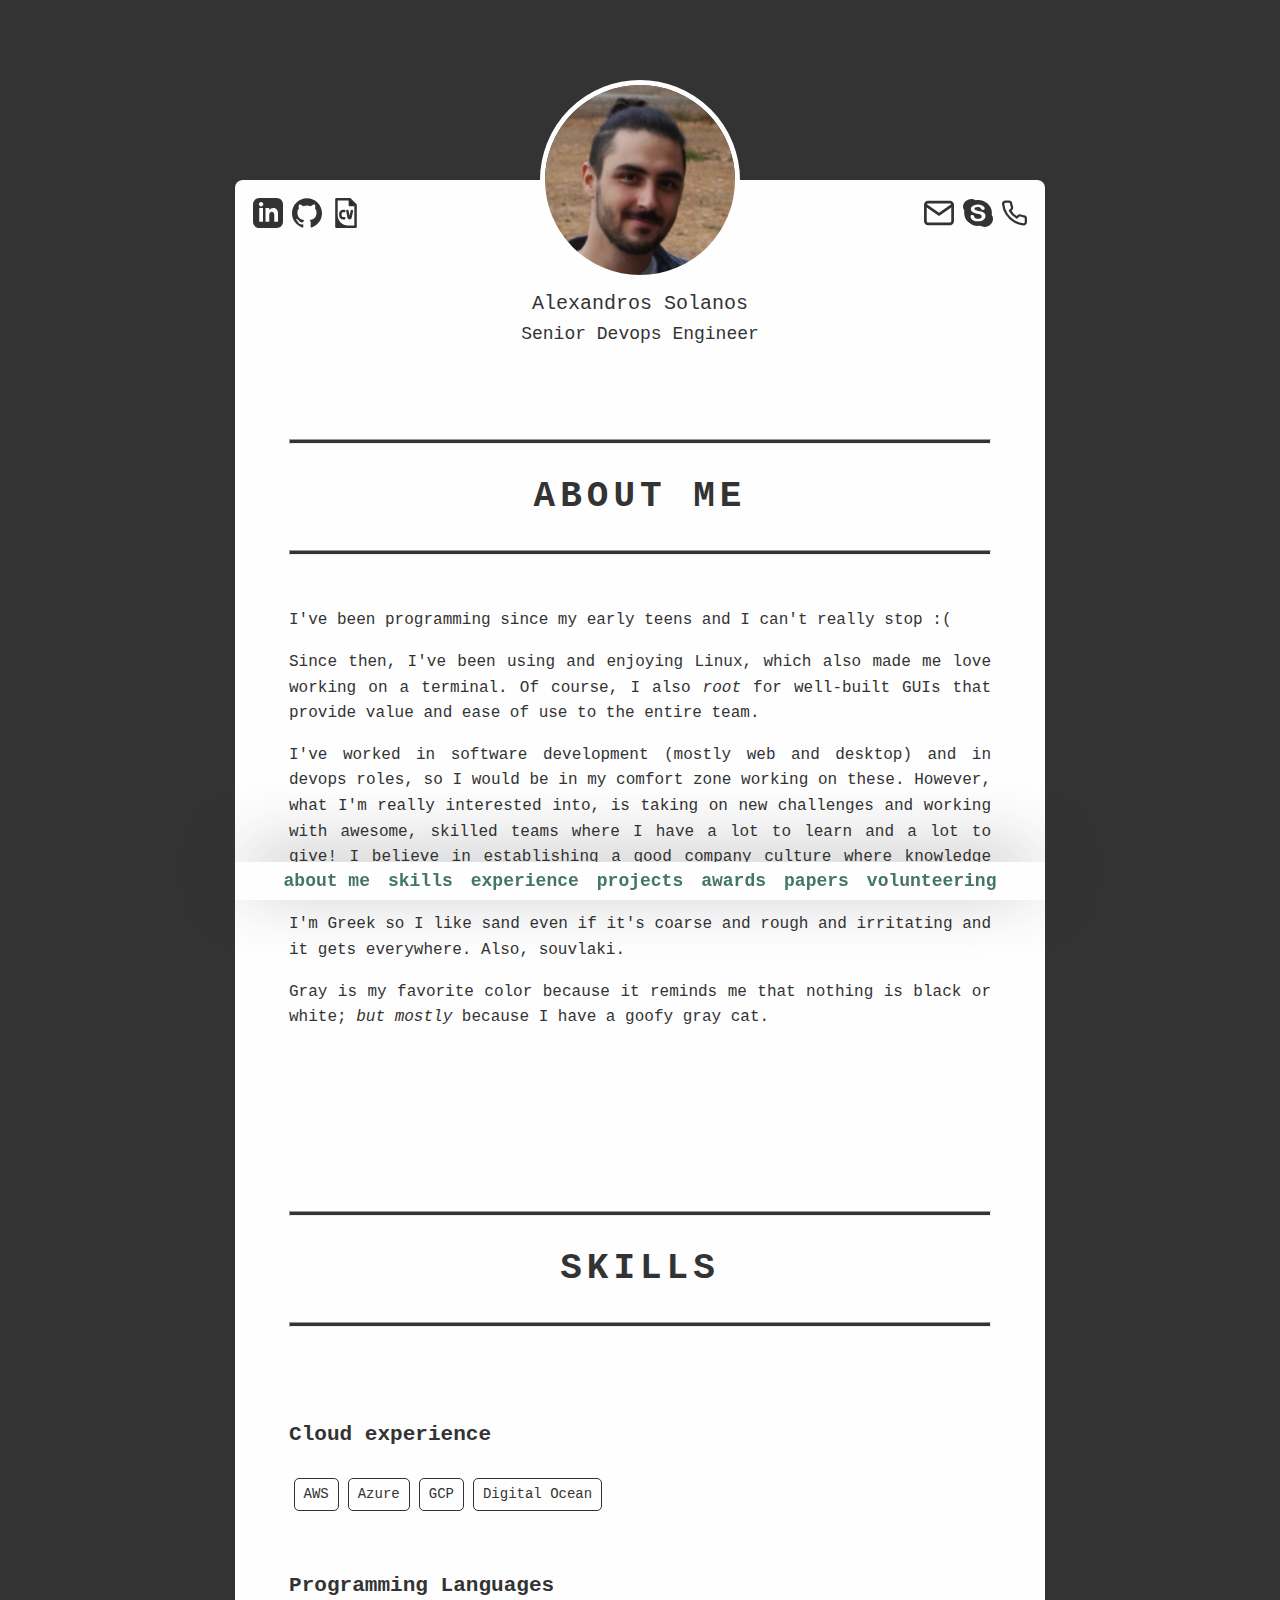
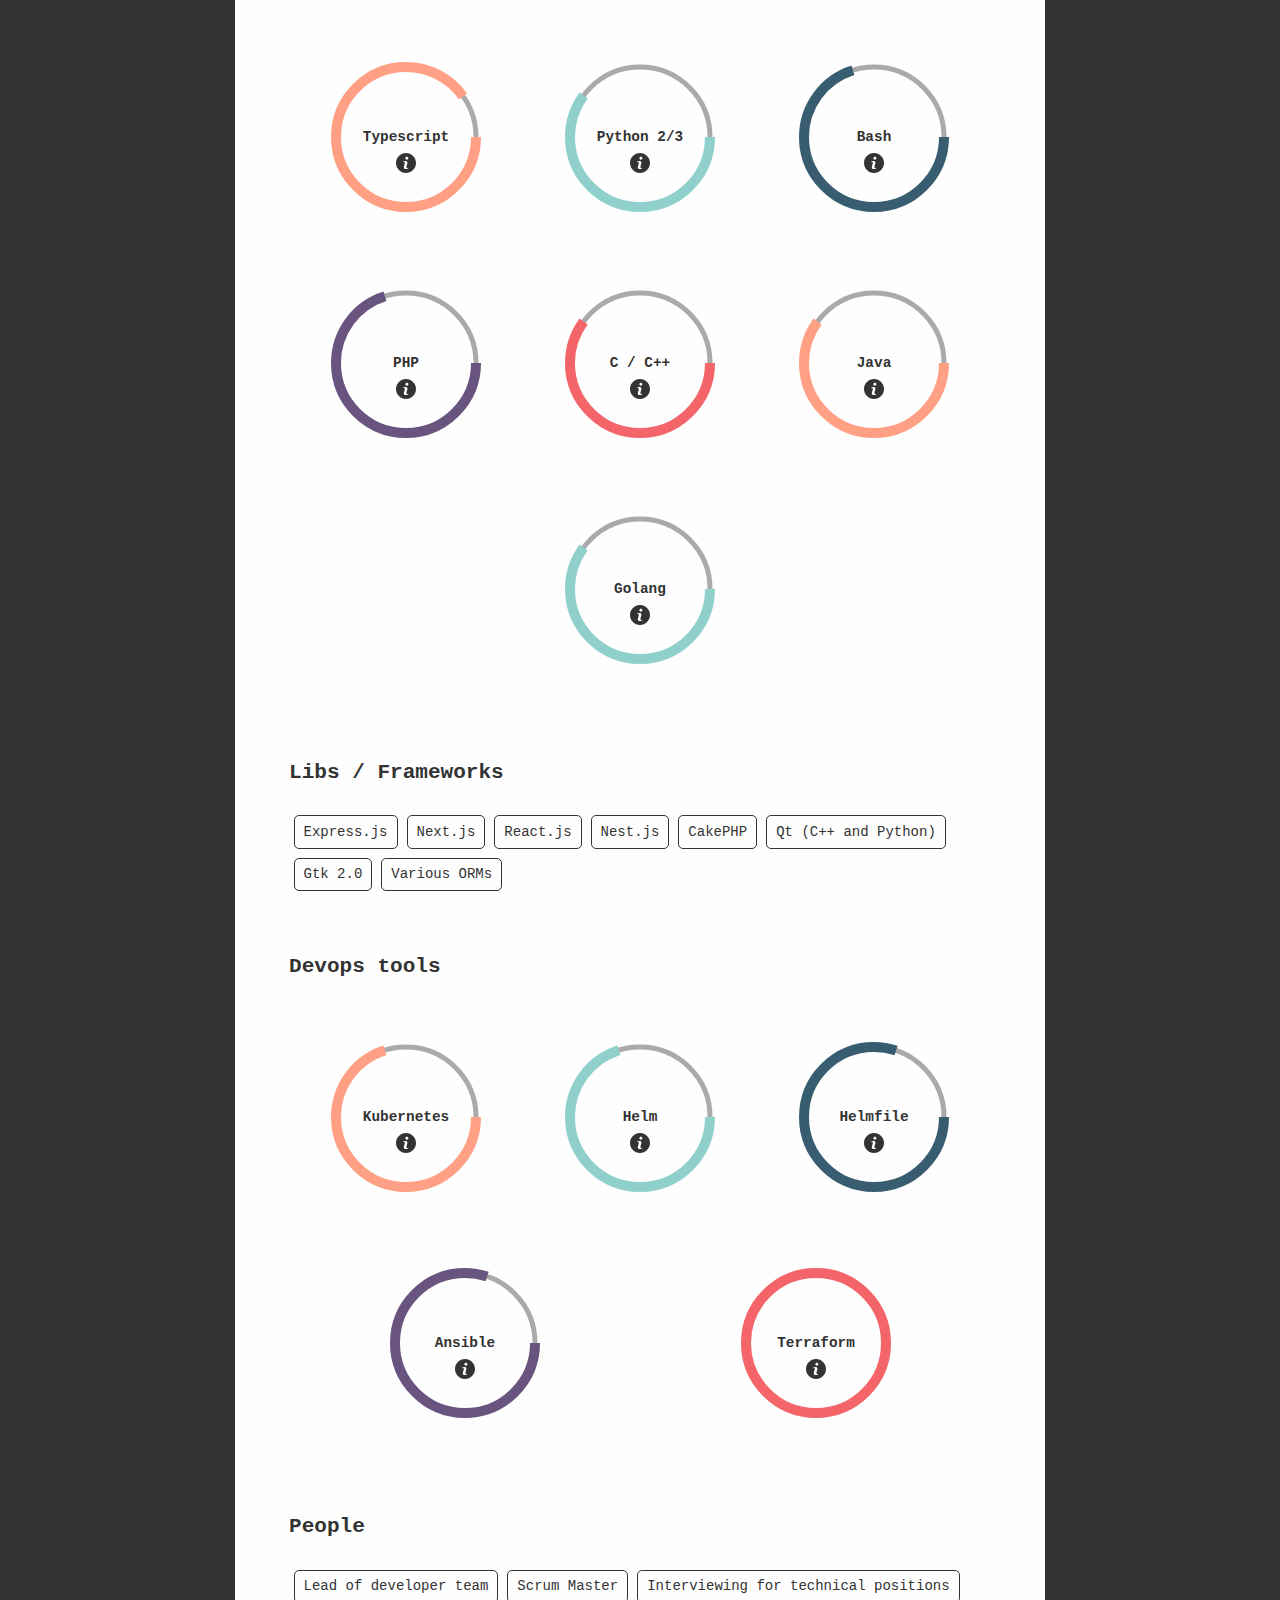
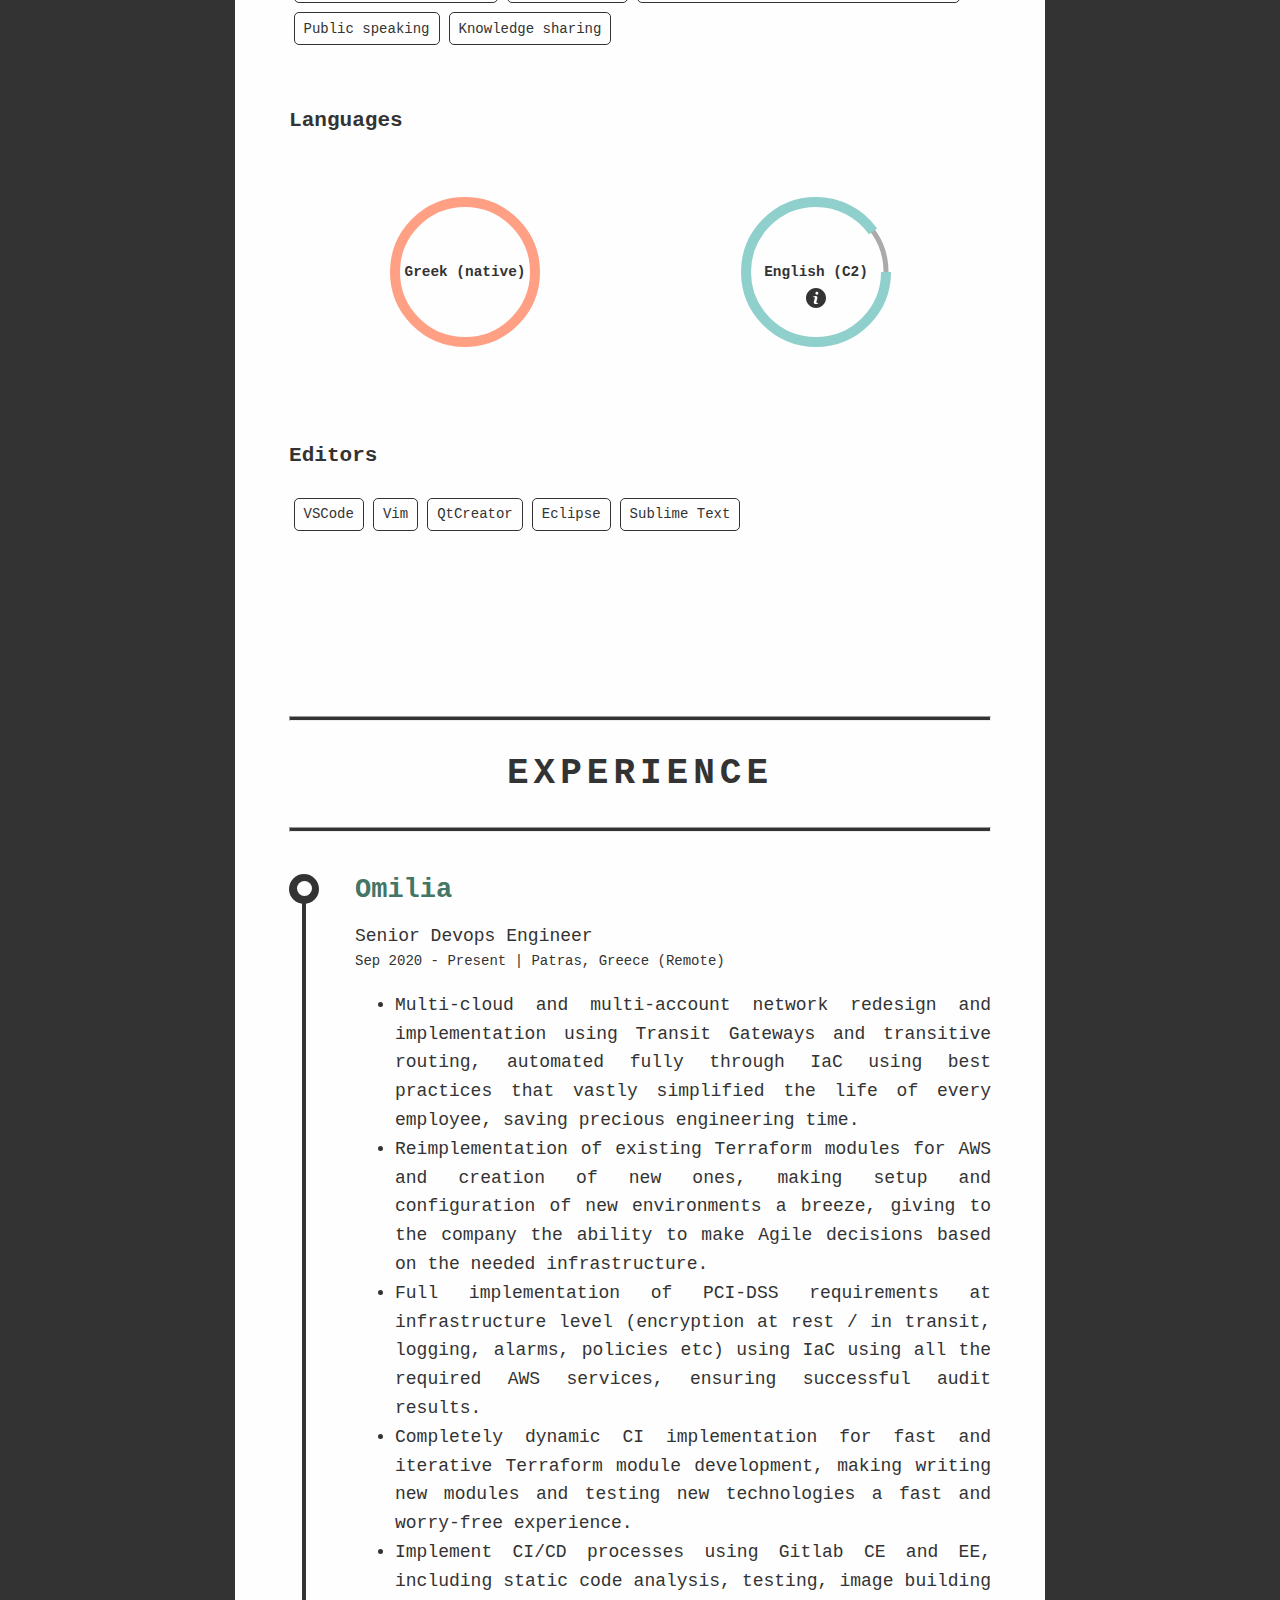
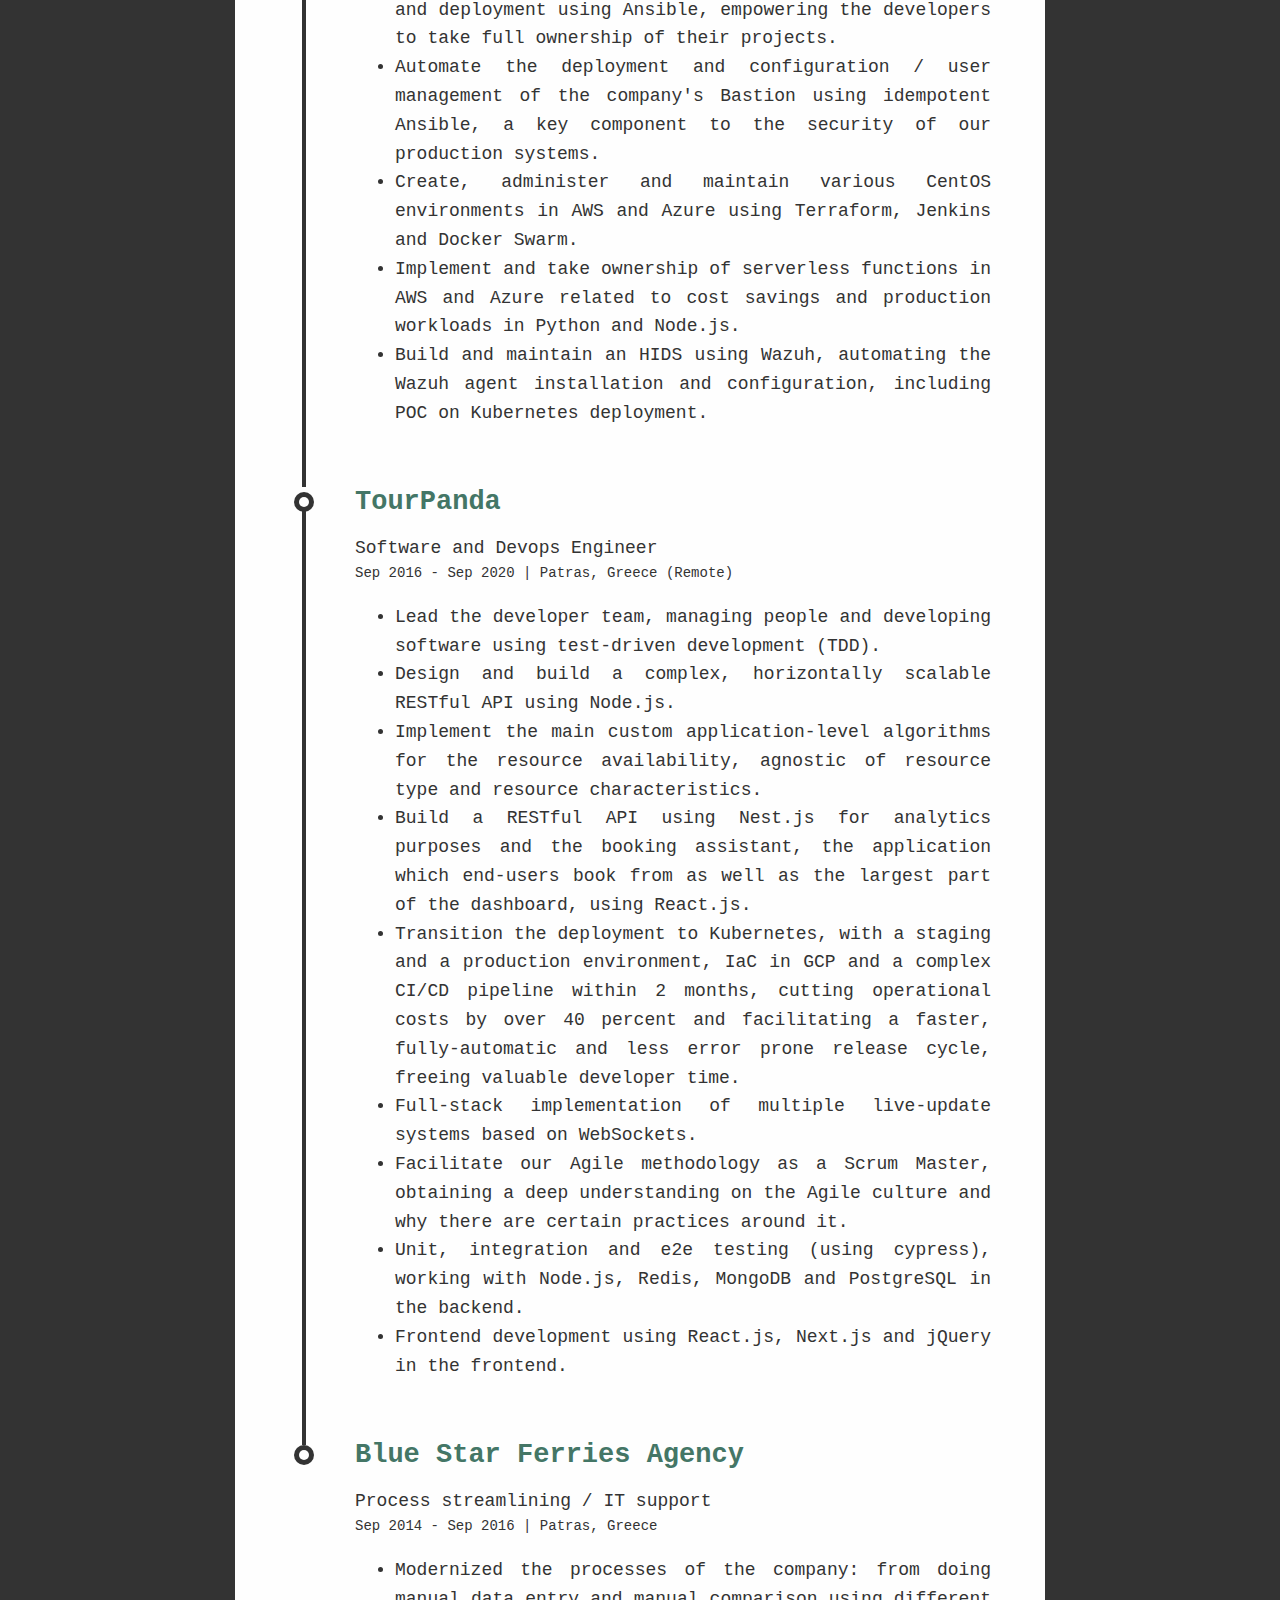
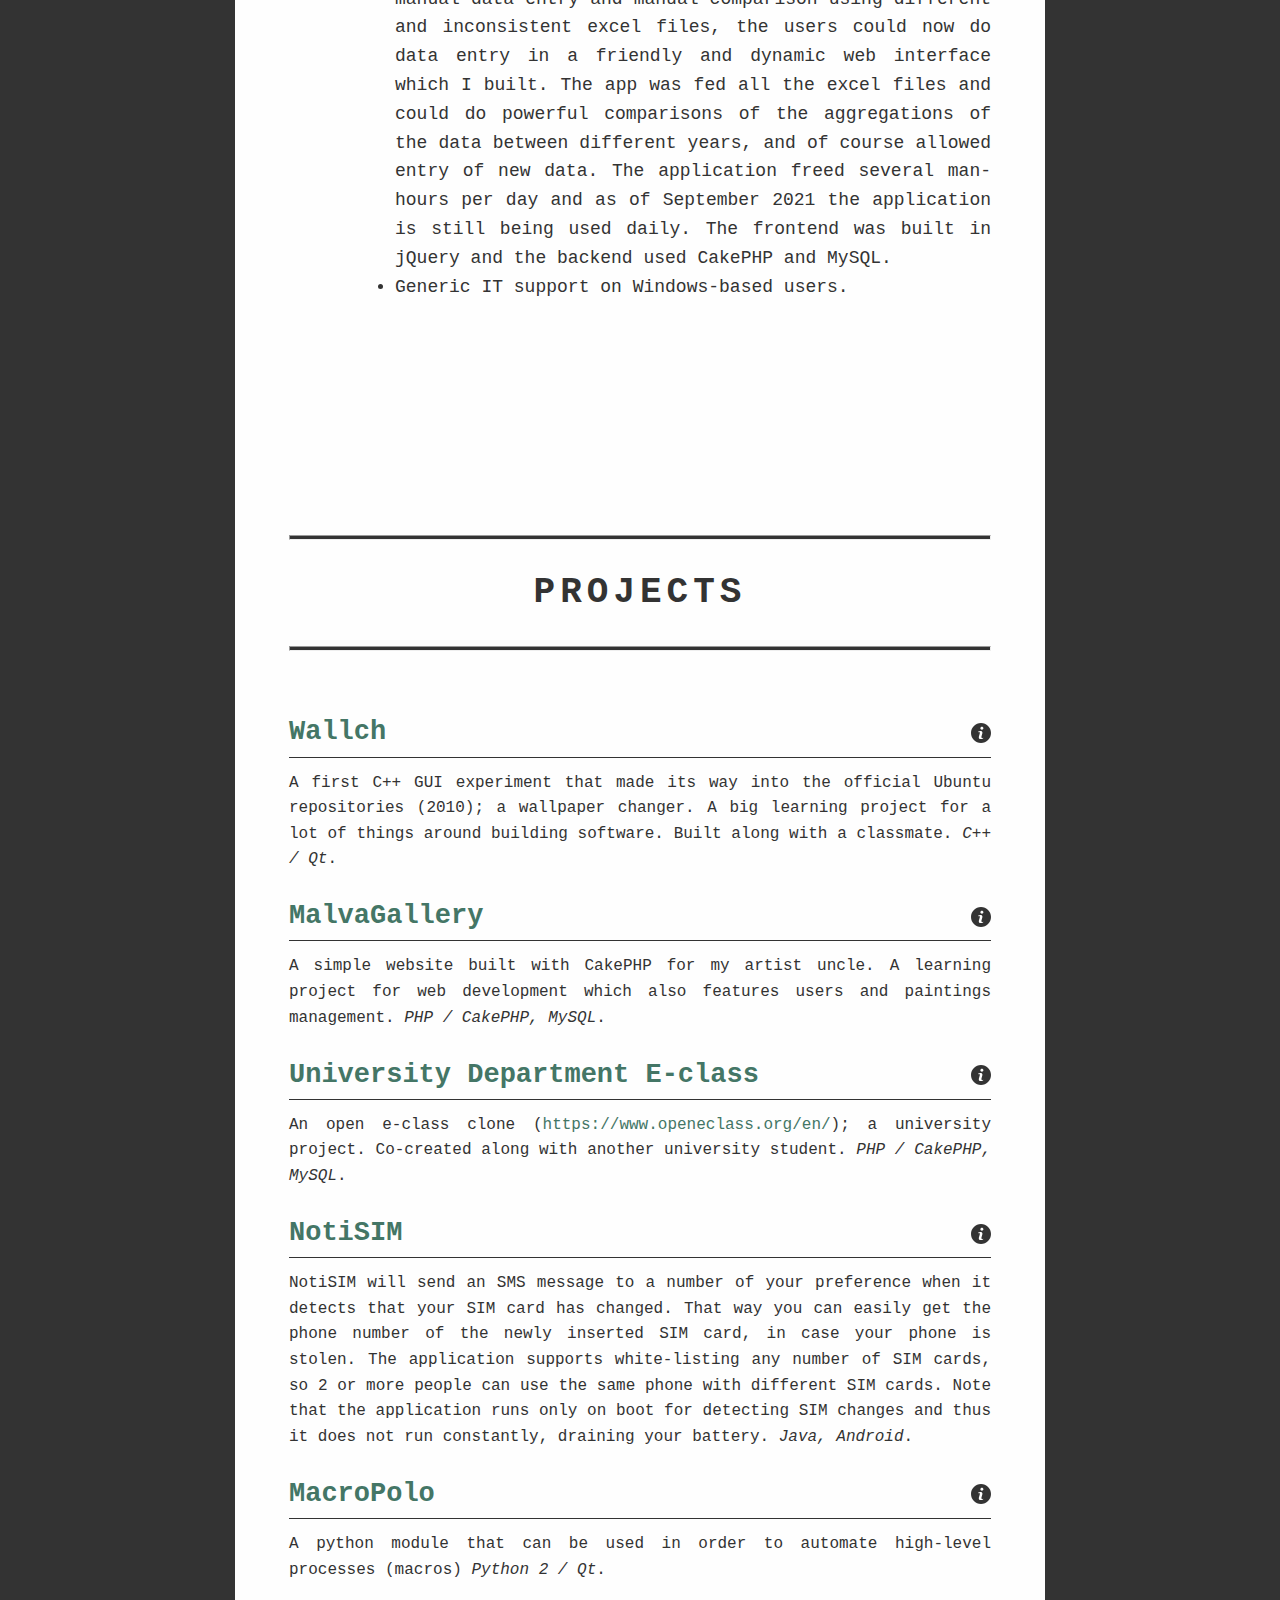
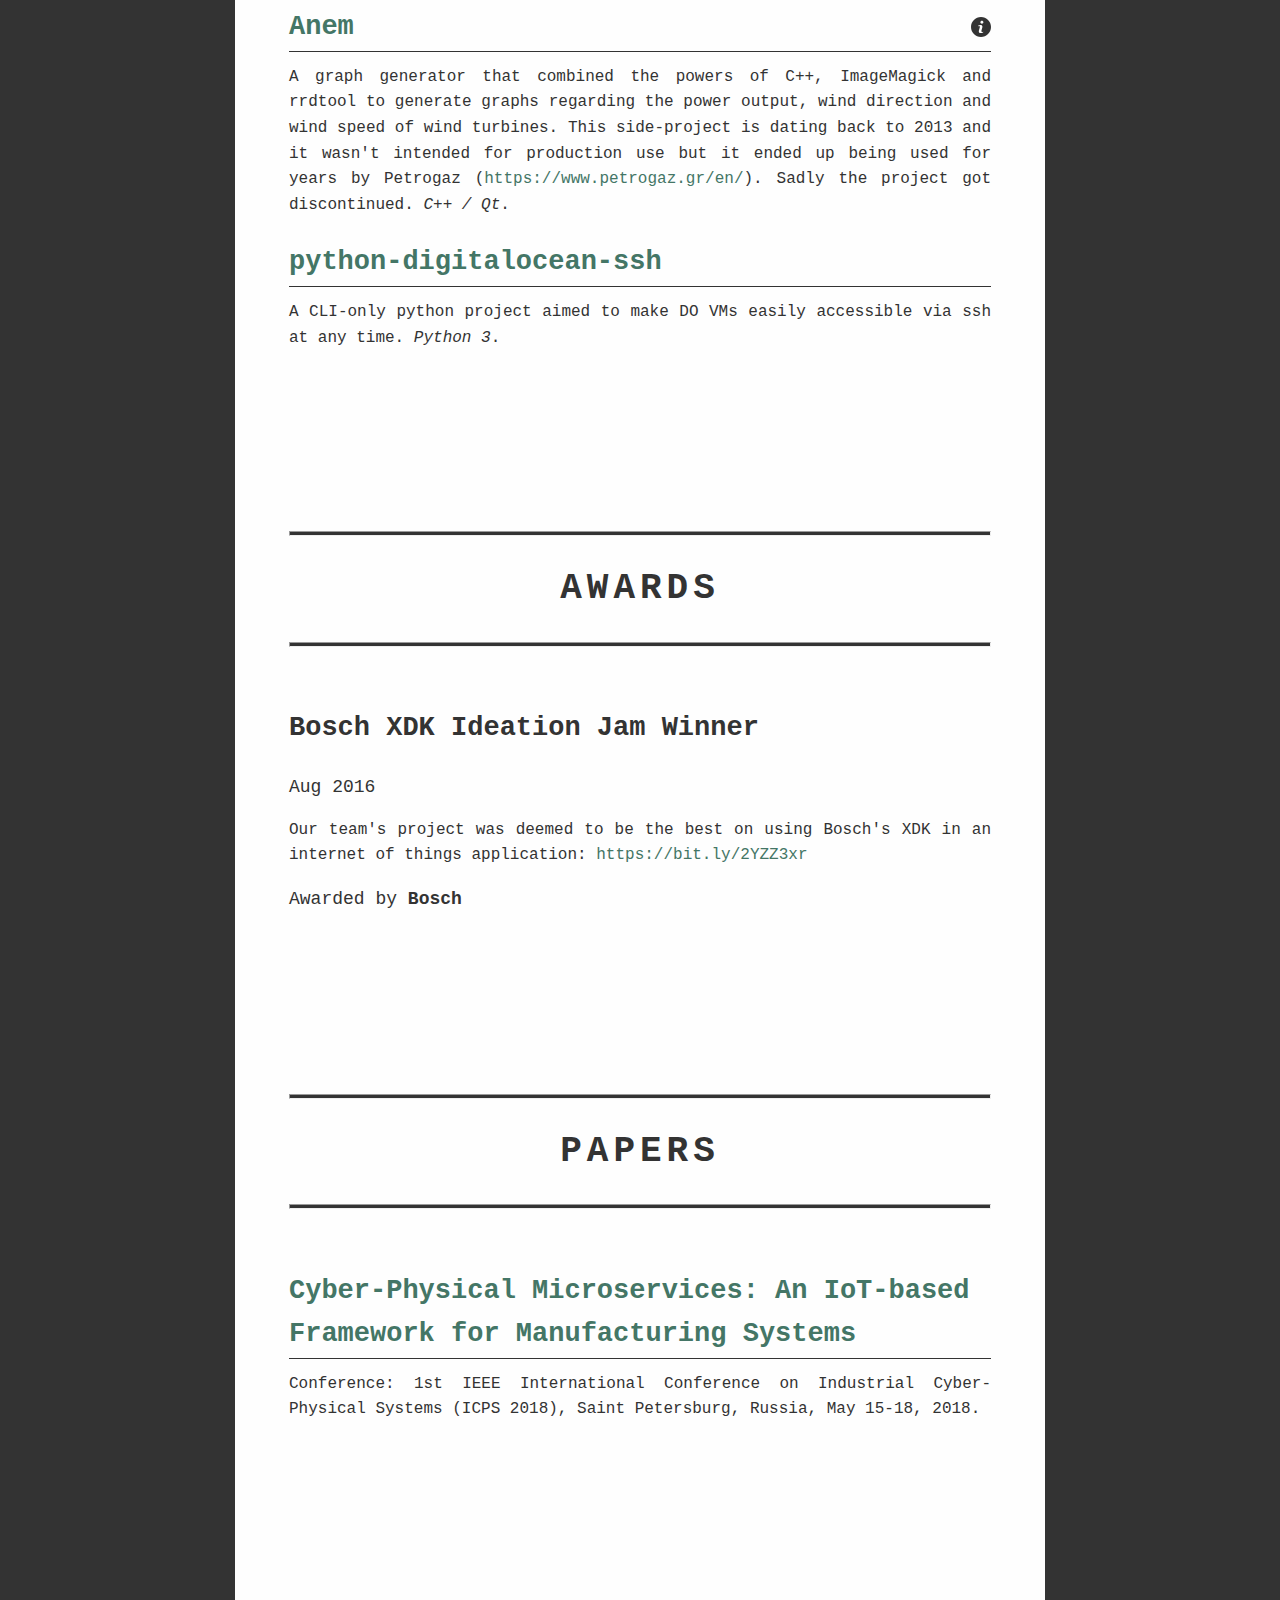
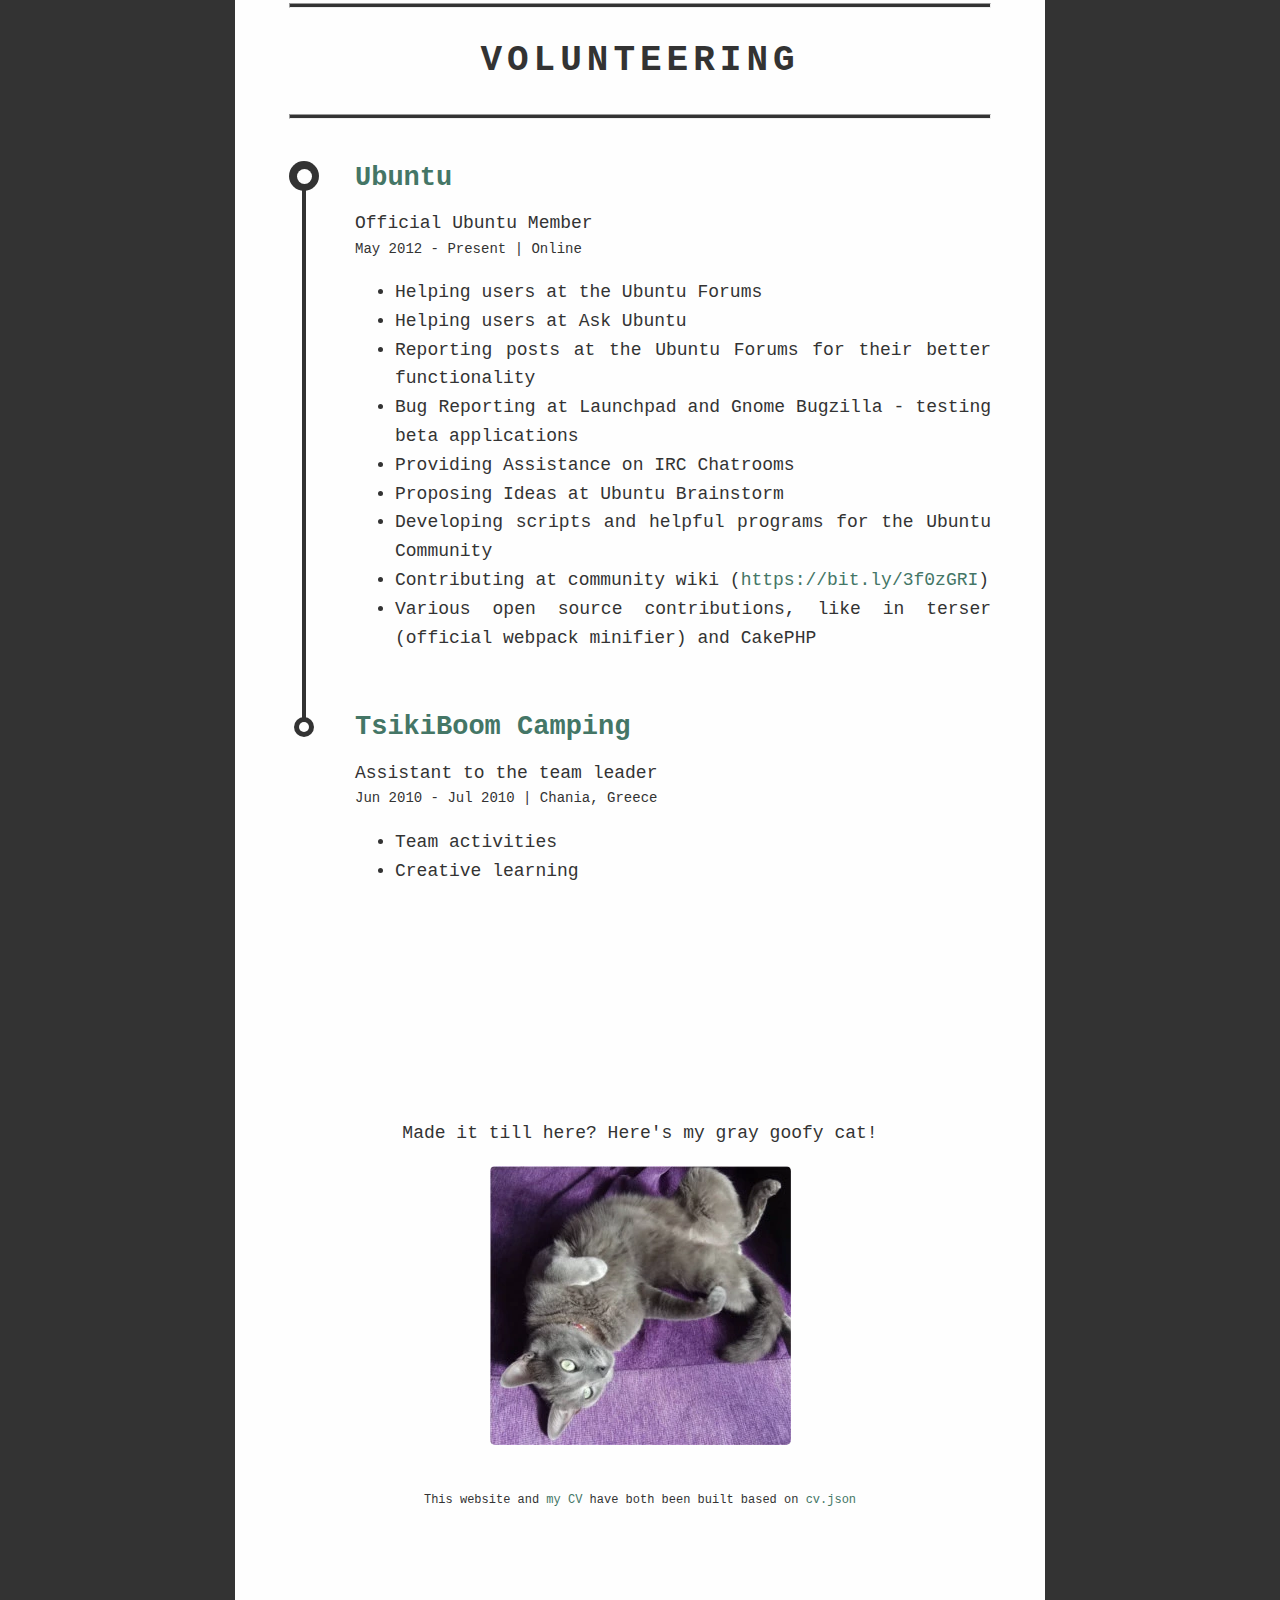
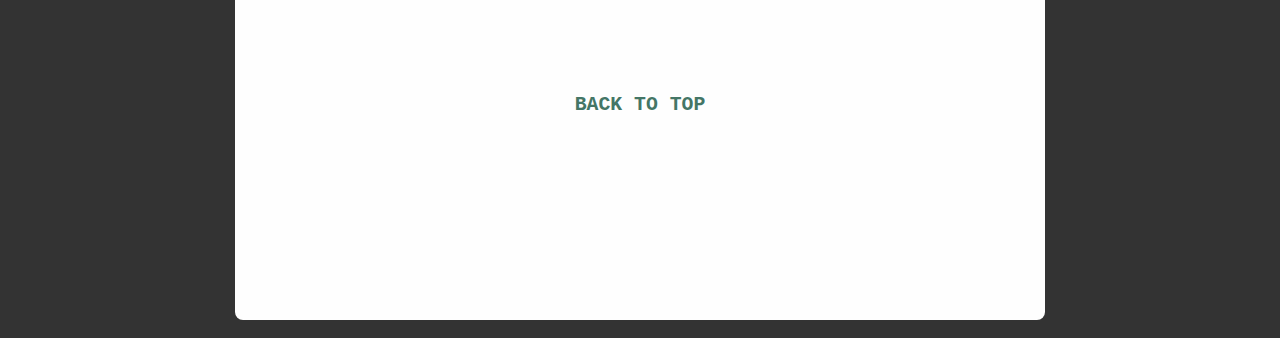
==== commit 26b50497: "New cv" ====
--- a/index.html
+++ b/index.html
@@ -1 +1 @@
-<!DOCTYPE html><html lang="en"><head><meta name="viewport" content="width=device-width"/><meta charSet="utf-8"/><link rel="icon" href="/favicon.ico"/><meta name="description" content="Learn how to build a personal website using Next.js"/><meta name="og:image" content="https://hytromo.github.io/face.jpeg"/><meta name="og:title" content="Alexandros Solanos"/><meta name="twitter:card" content="summary_large_image"/><title>Alexandros Solanos</title><meta name="next-head-count" content="8"/><link rel="preload" href="/_next/static/css/b0ff7fcc3a91b32f04a1.css" as="style"/><link rel="stylesheet" href="/_next/static/css/b0ff7fcc3a91b32f04a1.css"/><link rel="preload" href="/_next/static/css/cb4c4934662d2ac62aca.css" as="style"/><link rel="stylesheet" href="/_next/static/css/cb4c4934662d2ac62aca.css"/><link rel="preload" href="/_next/static/BAVt5m2vpnsofWY367kiS/pages/_app.js" as="script"/><link rel="preload" href="/_next/static/BAVt5m2vpnsofWY367kiS/pages/index.js" as="script"/><link rel="preload" href="/_next/static/runtime/webpack-c212667a5f965e81e004.js" as="script"/><link rel="preload" href="/_next/static/chunks/framework.c6faae2799416a6da8e8.js" as="script"/><link rel="preload" href="/_next/static/chunks/2fb4e9ea2589b5c4c64614ed2108ef8ea3927b5f.a1a019ce3158294c8679.js" as="script"/><link rel="preload" href="/_next/static/runtime/main-e836bcb712dde9396cb3.js" as="script"/></head><body><div id="__next"><div class="layout_container__Tz0qD"><header class="layout_header__6DqUa"><picture><source srcSet="/face.webp" type="image/webp"/><img alt="My face" class="layout_faceImage__W2Tnr" src="/face.jpeg"/></picture><div class="layout_name__1UqME">Alexandros Solanos</div><div>Senior Devops Engineer</div><div class="layout_mobileIcons__LIrTj"></div><div class="layout_topLeft__2dX0M"><a target="_blank" rel="noopener noreferrer" href="https://www.linkedin.com/in/alexandros-solanos-160709a7/"><img src="/linkedin.svg" alt="linkedin"/></a><a target="_blank" rel="noopener noreferrer" href="https://github.com/hytromo"><img src="/github.svg" alt="github"/></a><a target="_blank" rel="noopener noreferrer" href="/cv.pdf"><img src="/cv.svg" alt="cv"/></a></div><div class="layout_topRight__ve3b9"><a href="mailto:solanosalex@gmail.com"><img src="/mail.svg" alt="mail"/></a><a href="skype:alexsolanos?chat"><img src="/skype.svg" alt="skype"/></a><a href="tel:+30 6945482042"><img class="layout_phone__14ay0" src="/phone.svg" alt="phone"/></a></div><div class="layout_mobileIcons__LIrTj"><a target="_blank" rel="noopener noreferrer" href="https://www.linkedin.com/in/alexandros-solanos-160709a7/"><img src="/linkedin.svg" alt="linkedin"/></a><a target="_blank" rel="noopener noreferrer" href="https://github.com/hytromo"><img src="/github.svg" alt="github"/></a><a target="_blank" rel="noopener noreferrer" href="/cv.pdf"><img src="/cv.svg" alt="cv"/></a><a href="mailto:solanosalex@gmail.com"><img src="/mail.svg" alt="mail"/></a><a href="skype:alexsolanos?chat"><img src="/skype.svg" alt="skype"/></a><a href="tel:+30 6945482042"><img class="layout_phone__14ay0" src="/phone.svg" alt="phone"/></a></div></header><main><div class="titles-menu_menu__16Sk1"><div class="titles-menu_entry__3-_Ki"><a href="#about-me">about me</a></div><div class="titles-menu_entry__3-_Ki"><a href="#skills">skills</a></div><div class="titles-menu_entry__3-_Ki"><a href="#experience">experience</a></div><div class="titles-menu_entry__3-_Ki"><a href="#projects">projects</a></div><div class="titles-menu_entry__3-_Ki"><a href="#awards">awards</a></div><div class="titles-menu_entry__3-_Ki"><a href="#papers">papers</a></div><div class="titles-menu_entry__3-_Ki"><a href="#volunteering">volunteering</a></div></div><section id="about-me"><hr class="section_hr__8esOR"/><h1 class="section_title__LVh5S">about me</h1><hr class="section_hr__8esOR"/><br/><p>I&#x27;ve been programming since my early teens and I can&#x27;t really stop :(</p><p>Since then, I&#x27;ve been using and enjoying Linux, which also made me love working on a terminal. Of course, I also<!-- --> <span style="font-style:italic">root</span> for well-built GUIs that provide value and ease of use to the entire team.</p><p>I&#x27;ve worked in software development (mostly web and desktop) and in devops roles, so I would be in my comfort zone working on these. However, what I&#x27;m really interested into, is taking on new challenges and working with awesome, skilled teams where I have a lot to learn and a lot to give! I believe in establishing a good company culture where knowledge sharing is the norm; and not using knowledge as a status symbol.</p><p>I&#x27;m Greek so I like sand even if it&#x27;s coarse and rough and irritating and it gets everywhere. Also, souvlaki.</p><p>Gray is my favorite color because it reminds me that nothing is black or white; <span style="font-style:italic">but mostly</span> <!-- -->because I have a goofy gray cat.</p></section><section id="skills"><hr class="section_hr__8esOR"/><h1 class="section_title__LVh5S">Skills</h1><hr class="section_hr__8esOR"/><br/><div class="skill_skill__3th8Z"><h3>Cloud experience</h3><div class="skill_simpleSkillList__3i7ix"><div class="level_progressLess__1eMYr">AWS</div><div class="level_progressLess__1eMYr">Azure</div><div class="level_progressLess__1eMYr">GCP</div><div class="level_progressLess__1eMYr">Digital Ocean</div></div></div><div class="skill_skill__3th8Z"><h3>Programming Languages</h3><div class="skill_skillList__yq02U"><div class="level_level__3fiA7"><div style="position:relative" class="circular-percentage_clickableSvg__3l2Du"><svg class="circular-percentage_svg__1FMJr" style="cursor:pointer" width="150" height="150"><circle class="circular-percentage_svgCircleBg__32LI0" stroke="#aaa" cx="75" cy="75" r="70" stroke-width="5"></circle><circle class="circular-percentage_svgCircle__2Tv3u" stroke="#ffa084" cx="75" cy="75" r="70" stroke-width="10" stroke-dasharray="439.822971502571" stroke-dashoffset="0"></circle><text text-anchor="middle" dominant-baseline="middle" x="75" y="75" class="circular-percentage_svgCircleText__17afK">Typescript </text></svg><a class="circular-percentage_info__x0g6w"><img alt="info" title="more information" class="circular-percentage_infoImg__1vODZ" src="info.svg"/></a></div></div><div class="level_level__3fiA7"><div style="position:relative" class="circular-percentage_clickableSvg__3l2Du"><svg class="circular-percentage_svg__1FMJr" style="cursor:pointer" width="150" height="150"><circle class="circular-percentage_svgCircleBg__32LI0" stroke="#aaa" cx="75" cy="75" r="70" stroke-width="5"></circle><circle class="circular-percentage_svgCircle__2Tv3u" stroke="#8fd0cc" cx="75" cy="75" r="70" stroke-width="10" stroke-dasharray="439.822971502571" stroke-dashoffset="0"></circle><text text-anchor="middle" dominant-baseline="middle" x="75" y="75" class="circular-percentage_svgCircleText__17afK">Python 2/3 </text></svg><a class="circular-percentage_info__x0g6w"><img alt="info" title="more information" class="circular-percentage_infoImg__1vODZ" src="info.svg"/></a></div></div><div class="level_level__3fiA7"><div style="position:relative" class="circular-percentage_clickableSvg__3l2Du"><svg class="circular-percentage_svg__1FMJr" style="cursor:pointer" width="150" height="150"><circle class="circular-percentage_svgCircleBg__32LI0" stroke="#aaa" cx="75" cy="75" r="70" stroke-width="5"></circle><circle class="circular-percentage_svgCircle__2Tv3u" stroke="#385d70" cx="75" cy="75" r="70" stroke-width="10" stroke-dasharray="439.822971502571" stroke-dashoffset="0"></circle><text text-anchor="middle" dominant-baseline="middle" x="75" y="75" class="circular-percentage_svgCircleText__17afK">Bash </text></svg><a class="circular-percentage_info__x0g6w"><img alt="info" title="more information" class="circular-percentage_infoImg__1vODZ" src="info.svg"/></a></div></div><div class="level_level__3fiA7"><div style="position:relative" class="circular-percentage_clickableSvg__3l2Du"><svg class="circular-percentage_svg__1FMJr" style="cursor:pointer" width="150" height="150"><circle class="circular-percentage_svgCircleBg__32LI0" stroke="#aaa" cx="75" cy="75" r="70" stroke-width="5"></circle><circle class="circular-percentage_svgCircle__2Tv3u" stroke="#69547f" cx="75" cy="75" r="70" stroke-width="10" stroke-dasharray="439.822971502571" stroke-dashoffset="0"></circle><text text-anchor="middle" dominant-baseline="middle" x="75" y="75" class="circular-percentage_svgCircleText__17afK">PHP </text></svg><a class="circular-percentage_info__x0g6w"><img alt="info" title="more information" class="circular-percentage_infoImg__1vODZ" src="info.svg"/></a></div></div><div class="level_level__3fiA7"><div style="position:relative" class="circular-percentage_clickableSvg__3l2Du"><svg class="circular-percentage_svg__1FMJr" style="cursor:pointer" width="150" height="150"><circle class="circular-percentage_svgCircleBg__32LI0" stroke="#aaa" cx="75" cy="75" r="70" stroke-width="5"></circle><circle class="circular-percentage_svgCircle__2Tv3u" stroke="#f46569" cx="75" cy="75" r="70" stroke-width="10" stroke-dasharray="439.822971502571" stroke-dashoffset="0"></circle><text text-anchor="middle" dominant-baseline="middle" x="75" y="75" class="circular-percentage_svgCircleText__17afK">C / C++ </text></svg><a class="circular-percentage_info__x0g6w"><img alt="info" title="more information" class="circular-percentage_infoImg__1vODZ" src="info.svg"/></a></div></div><div class="level_level__3fiA7"><div style="position:relative" class="circular-percentage_clickableSvg__3l2Du"><svg class="circular-percentage_svg__1FMJr" style="cursor:pointer" width="150" height="150"><circle class="circular-percentage_svgCircleBg__32LI0" stroke="#aaa" cx="75" cy="75" r="70" stroke-width="5"></circle><circle class="circular-percentage_svgCircle__2Tv3u" stroke="#ffa084" cx="75" cy="75" r="70" stroke-width="10" stroke-dasharray="439.822971502571" stroke-dashoffset="0"></circle><text text-anchor="middle" dominant-baseline="middle" x="75" y="75" class="circular-percentage_svgCircleText__17afK">Java </text></svg><a class="circular-percentage_info__x0g6w"><img alt="info" title="more information" class="circular-percentage_infoImg__1vODZ" src="info.svg"/></a></div></div><div class="level_level__3fiA7"><div style="position:relative" class="circular-percentage_clickableSvg__3l2Du"><svg class="circular-percentage_svg__1FMJr" style="cursor:pointer" width="150" height="150"><circle class="circular-percentage_svgCircleBg__32LI0" stroke="#aaa" cx="75" cy="75" r="70" stroke-width="5"></circle><circle class="circular-percentage_svgCircle__2Tv3u" stroke="#8fd0cc" cx="75" cy="75" r="70" stroke-width="10" stroke-dasharray="439.822971502571" stroke-dashoffset="0"></circle><text text-anchor="middle" dominant-baseline="middle" x="75" y="75" class="circular-percentage_svgCircleText__17afK">Golang </text></svg><a class="circular-percentage_info__x0g6w"><img alt="info" title="more information" class="circular-percentage_infoImg__1vODZ" src="info.svg"/></a></div></div></div></div><div class="skill_skill__3th8Z"><h3>Libs / Frameworks</h3><div class="skill_simpleSkillList__3i7ix"><div class="level_progressLess__1eMYr">Express.js</div><div class="level_progressLess__1eMYr">Next.js</div><div class="level_progressLess__1eMYr">React.js</div><div class="level_progressLess__1eMYr">Nest.js</div><div class="level_progressLess__1eMYr">CakePHP</div><div class="level_progressLess__1eMYr">Qt (C++ and Python)</div><div class="level_progressLess__1eMYr">Gtk 2.0</div><div class="level_progressLess__1eMYr">Various ORMs</div></div></div><div class="skill_skill__3th8Z"><h3>Devops tools</h3><div class="skill_skillList__yq02U"><div class="level_level__3fiA7"><div style="position:relative" class="circular-percentage_clickableSvg__3l2Du"><svg class="circular-percentage_svg__1FMJr" style="cursor:pointer" width="150" height="150"><circle class="circular-percentage_svgCircleBg__32LI0" stroke="#aaa" cx="75" cy="75" r="70" stroke-width="5"></circle><circle class="circular-percentage_svgCircle__2Tv3u" stroke="#ffa084" cx="75" cy="75" r="70" stroke-width="10" stroke-dasharray="439.822971502571" stroke-dashoffset="0"></circle><text text-anchor="middle" dominant-baseline="middle" x="75" y="75" class="circular-percentage_svgCircleText__17afK">Kubernetes </text></svg><a class="circular-percentage_info__x0g6w"><img alt="info" title="more information" class="circular-percentage_infoImg__1vODZ" src="info.svg"/></a></div></div><div class="level_level__3fiA7"><div style="position:relative" class="circular-percentage_clickableSvg__3l2Du"><svg class="circular-percentage_svg__1FMJr" style="cursor:pointer" width="150" height="150"><circle class="circular-percentage_svgCircleBg__32LI0" stroke="#aaa" cx="75" cy="75" r="70" stroke-width="5"></circle><circle class="circular-percentage_svgCircle__2Tv3u" stroke="#8fd0cc" cx="75" cy="75" r="70" stroke-width="10" stroke-dasharray="439.822971502571" stroke-dashoffset="0"></circle><text text-anchor="middle" dominant-baseline="middle" x="75" y="75" class="circular-percentage_svgCircleText__17afK">Helm </text></svg><a class="circular-percentage_info__x0g6w"><img alt="info" title="more information" class="circular-percentage_infoImg__1vODZ" src="info.svg"/></a></div></div><div class="level_level__3fiA7"><div style="position:relative" class="circular-percentage_clickableSvg__3l2Du"><svg class="circular-percentage_svg__1FMJr" style="cursor:pointer" width="150" height="150"><circle class="circular-percentage_svgCircleBg__32LI0" stroke="#aaa" cx="75" cy="75" r="70" stroke-width="5"></circle><circle class="circular-percentage_svgCircle__2Tv3u" stroke="#385d70" cx="75" cy="75" r="70" stroke-width="10" stroke-dasharray="439.822971502571" stroke-dashoffset="0"></circle><text text-anchor="middle" dominant-baseline="middle" x="75" y="75" class="circular-percentage_svgCircleText__17afK">Helmfile </text></svg><a class="circular-percentage_info__x0g6w"><img alt="info" title="more information" class="circular-percentage_infoImg__1vODZ" src="info.svg"/></a></div></div><div class="level_level__3fiA7"><div style="position:relative" class="circular-percentage_clickableSvg__3l2Du"><svg class="circular-percentage_svg__1FMJr" style="cursor:pointer" width="150" height="150"><circle class="circular-percentage_svgCircleBg__32LI0" stroke="#aaa" cx="75" cy="75" r="70" stroke-width="5"></circle><circle class="circular-percentage_svgCircle__2Tv3u" stroke="#69547f" cx="75" cy="75" r="70" stroke-width="10" stroke-dasharray="439.822971502571" stroke-dashoffset="0"></circle><text text-anchor="middle" dominant-baseline="middle" x="75" y="75" class="circular-percentage_svgCircleText__17afK">Ansible </text></svg><a class="circular-percentage_info__x0g6w"><img alt="info" title="more information" class="circular-percentage_infoImg__1vODZ" src="info.svg"/></a></div></div><div class="level_level__3fiA7"><div style="position:relative" class="circular-percentage_clickableSvg__3l2Du"><svg class="circular-percentage_svg__1FMJr" style="cursor:pointer" width="150" height="150"><circle class="circular-percentage_svgCircleBg__32LI0" stroke="#aaa" cx="75" cy="75" r="70" stroke-width="5"></circle><circle class="circular-percentage_svgCircle__2Tv3u" stroke="#f46569" cx="75" cy="75" r="70" stroke-width="10" stroke-dasharray="439.822971502571" stroke-dashoffset="0"></circle><text text-anchor="middle" dominant-baseline="middle" x="75" y="75" class="circular-percentage_svgCircleText__17afK">Terraform </text></svg><a class="circular-percentage_info__x0g6w"><img alt="info" title="more information" class="circular-percentage_infoImg__1vODZ" src="info.svg"/></a></div></div></div></div><div class="skill_skill__3th8Z"><h3>People</h3><div class="skill_simpleSkillList__3i7ix"><div class="level_progressLess__1eMYr">Lead of developer team</div><div class="level_progressLess__1eMYr">Scrum Master</div><div class="level_progressLess__1eMYr">Interviewing for technical positions</div><div class="level_progressLess__1eMYr">Public speaking</div><div class="level_progressLess__1eMYr">Knowledge sharing</div></div></div><div class="skill_skill__3th8Z"><h3>Languages</h3><div class="skill_skillList__yq02U"><div class="level_level__3fiA7"><div style="position:relative" class=""><svg class="circular-percentage_svg__1FMJr" style="cursor:default" width="150" height="150"><circle class="circular-percentage_svgCircleBg__32LI0" stroke="#aaa" cx="75" cy="75" r="70" stroke-width="5"></circle><circle class="circular-percentage_svgCircle__2Tv3u" stroke="#ffa084" cx="75" cy="75" r="70" stroke-width="10" stroke-dasharray="439.822971502571" stroke-dashoffset="0"></circle><text text-anchor="middle" dominant-baseline="middle" x="75" y="75" class="circular-percentage_svgCircleText__17afK">Greek (native) </text></svg></div></div><div class="level_level__3fiA7"><div style="position:relative" class="circular-percentage_clickableSvg__3l2Du"><svg class="circular-percentage_svg__1FMJr" style="cursor:pointer" width="150" height="150"><circle class="circular-percentage_svgCircleBg__32LI0" stroke="#aaa" cx="75" cy="75" r="70" stroke-width="5"></circle><circle class="circular-percentage_svgCircle__2Tv3u" stroke="#8fd0cc" cx="75" cy="75" r="70" stroke-width="10" stroke-dasharray="439.822971502571" stroke-dashoffset="0"></circle><text text-anchor="middle" dominant-baseline="middle" x="75" y="75" class="circular-percentage_svgCircleText__17afK">English (C2) </text></svg><a class="circular-percentage_info__x0g6w"><img alt="info" title="more information" class="circular-percentage_infoImg__1vODZ" src="info.svg"/></a></div></div></div></div><div class="skill_skill__3th8Z"><h3>Editors</h3><div class="skill_simpleSkillList__3i7ix"><div class="level_progressLess__1eMYr">VSCode</div><div class="level_progressLess__1eMYr">Vim</div><div class="level_progressLess__1eMYr">QtCreator</div><div class="level_progressLess__1eMYr">Eclipse</div><div class="level_progressLess__1eMYr">Sublime Text</div></div></div></section><section id="experience"><hr class="section_hr__8esOR"/><h1 class="section_title__LVh5S">Experience</h1><hr class="section_hr__8esOR"/><br/><div class="workplace_workplace__Atdhy"><div class="workplace_dotWrap__2qPRJ workplace_now__9TFqt"><div class="workplace_outerDot__2Mttl workplace_now__9TFqt"><div class="workplace_innerDot__2Y3jB workplace_now__9TFqt"></div></div></div><div><div><h2 style="margin-top:0;margin-bottom:.5rem;display:inline-block"><a target="_blank" rel="noopener noreferrer" href="https://omilia.com">Omilia</a></h2> </div><div>Senior Devops Engineer</div><div><div class="workplace_date__3f5Zt">Sep 2020 - Present<!-- --> |<!-- --> <!-- -->Patras, Greece (Remote)</div><ul><li>Multi-cloud and multi-account network redesign and implementation using Transit Gateways and transitive routing, automated fully through IaC using best practices that vastly simplified the life of every employee, saving precious engineering time.</li><li>Reimplementation of existing Terraform modules for AWS and creation of new ones, making setup and configuration of new environments a breeze, giving to the company the ability to make Agile decisions based on the needed infrastructure.</li><li>Full implementation of PCI-DSS requirements at infrastructure level (encryption at rest / in transit, logging, alarms, policies etc) using IaC using all the required AWS services, ensuring successful audit results.</li><li>Completely dynamic CI implementation for fast and iterative Terraform module development, making writing new modules and testing new technologies a fast and worry-free experience.</li><li>Implement CI/CD processes using Gitlab CE and EE, including static code analysis, testing, image building and deployment using Ansible, empowering the developers to take full ownership of their projects.</li><li>Automate the deployment and configuration / user management of the company&#x27;s Bastion using idempotent Ansible, a key component to the security of our production systems.</li><li>Create, administer and maintain various CentOS environments in AWS and Azure using Terraform, Jenkins and Docker Swarm.</li><li>Implement and take ownership of serverless functions in AWS and Azure related to cost savings and production workloads in Python and Node.js.</li><li>Build and maintain an HIDS using Wazuh, automating the Wazuh agent installation and configuration, including POC on Kubernetes deployment.</li></ul></div></div></div><div class="workplace_workplace__Atdhy"><div class="workplace_dotWrap__2qPRJ"><div class="workplace_outerDot__2Mttl"><div class="workplace_innerDot__2Y3jB"></div></div></div><div><div><h2 style="margin-top:0;margin-bottom:.5rem;display:inline-block"><a target="_blank" rel="noopener noreferrer" href="https://tourpanda.com">TourPanda</a></h2> </div><div>Software and Devops Engineer</div><div><div class="workplace_date__3f5Zt">Sep 2016 - Sep 2020<!-- --> |<!-- --> <!-- -->Patras, Greece (Remote)</div><ul><li>Lead the developer team, managing people and developing software using test-driven development (TDD).</li><li>Design and build a complex, horizontally scalable RESTful API using Node.js.</li><li>Implement the main custom application-level algorithms for the resource availability, agnostic of resource type and resource characteristics.</li><li>Build a RESTful API using Nest.js for analytics purposes and the booking assistant, the application which end-users book from as well as the  largest part of the dashboard, using React.js.</li><li>Transition the deployment to Kubernetes, with a staging and a production environment, IaC in GCP and a complex CI/CD pipeline within 2 months, cutting operational costs by over 40 percent and facilitating a faster, fully-automatic and less error prone release cycle, freeing valuable developer time.</li><li>Full-stack implementation of multiple live-update systems based on WebSockets.</li><li>Facilitate our Agile methodology as a Scrum Master, obtaining a deep understanding on the Agile culture and why there are certain practices around it.</li><li>Unit, integration and e2e testing (using cypress), working with Node.js, Redis, MongoDB and PostgreSQL in the backend.</li><li>Frontend development using React.js, Next.js and jQuery in the frontend.</li></ul></div></div></div><div class="workplace_workplace__Atdhy workplace_last__2DTGN"><div class="workplace_dotWrap__2qPRJ"><div class="workplace_outerDot__2Mttl"><div class="workplace_innerDot__2Y3jB"></div></div></div><div><div><h2 style="margin-top:0;margin-bottom:.5rem;display:inline-block"><a target="_blank" rel="noopener noreferrer" href="https://ferrycenter.gr/">Blue Star Ferries Agency</a></h2> </div><div>Process streamlining / IT support</div><div><div class="workplace_date__3f5Zt">Sep 2014 - Sep 2016<!-- --> |<!-- --> <!-- -->Patras, Greece</div><ul><li>I modernized the processes of the company: from doing data entry and manual comparison using different and inconsistent excel files, the users could now do data entry in a friendly and dynamic web interface which I built. The app was fed all the excel files and could do powerful comparisons of the aggregations of the data between different years, and of course allowed entry of new data. The application freed several man-hours per day and as of September 2021 the application is still being used daily. The frontend was built in jQuery and the backend used CakePHP and MySQL.</li><li>I did generic IT support on Windows-based users.</li></ul></div></div></div></section><section id="projects"><hr class="section_hr__8esOR"/><h1 class="section_title__LVh5S">Projects</h1><hr class="section_hr__8esOR"/><br/><div><h2 class="project_title__OgHe5"><a target="_blank" rel="noopener noreferrer" href="https://launchpad.net/wallpaper-changer">Wallch</a><img title="more information" class="project_moreInfo__1Svs5" style="cursor:pointer" src="info.svg"/></h2><p>A first C++ GUI experiment that made its way into the official Ubuntu repositories (2010); a wallpaper changer. A big learning project for a lot of things around building software. Built along with a classmate.<!-- --> <i>C++ / Qt</i>.</p></div><div><h2 class="project_title__OgHe5"><a target="_blank" rel="noopener noreferrer" href="https://malvagallery.com/">MalvaGallery</a><img title="more information" class="project_moreInfo__1Svs5" style="cursor:pointer" src="info.svg"/></h2><p>A simple website built with CakePHP for my artist uncle. A learning project for web development which also features users and paintings management.<!-- --> <i>PHP / CakePHP, MySQL</i>.</p></div><div><h2 class="project_title__OgHe5"><a target="_blank" rel="noopener noreferrer" href="https://github.com/themetalfleece/university-department-eclass-project">University Department E-class</a><img title="more information" class="project_moreInfo__1Svs5" style="cursor:pointer" src="info.svg"/></h2><p>An open e-class clone (<a href="https://www.openeclass.org/en/" target="_blank" rel="noopener noreferrer">https://www.openeclass.org/en/</a>); a university project. Co-created along with another university student.<!-- --> <i>PHP / CakePHP, MySQL</i>.</p></div><div><h2 class="project_title__OgHe5"><a target="_blank" rel="noopener noreferrer">NotiSIM</a><img title="more information" class="project_moreInfo__1Svs5" style="cursor:pointer" src="info.svg"/></h2><p>NotiSIM will send an SMS message to a number of your preference when it detects that your SIM card has changed. That way you can easily get the phone number of the newly inserted SIM card, in case your phone is stolen. The application supports white-listing any number of SIM cards, so 2 or more people can use the same phone with different SIM cards. Note that the application runs only on boot for detecting SIM changes and thus it does not run constantly, draining your battery.<!-- --> <i>Java, Android</i>.</p></div><div><h2 class="project_title__OgHe5"><a target="_blank" rel="noopener noreferrer" href="https://github.com/hytromo/MacroPolo">MacroPolo</a><img title="more information" class="project_moreInfo__1Svs5" style="cursor:pointer" src="info.svg"/></h2><p>A python module that can be used in order to automate high-level processes (macros)<!-- --> <i>Python 2 / Qt</i>.</p></div><div><h2 class="project_title__OgHe5"><a target="_blank" rel="noopener noreferrer" href="https://github.com/hytromo/anem">Anem</a><img title="more information" class="project_moreInfo__1Svs5" style="cursor:pointer" src="info.svg"/></h2><p>A graph generator that combined the powers of C++, ImageMagick and rrdtool to generate graphs regarding the power output, wind direction and wind speed of wind turbines. This side-project is dating back to 2013 and it wasn&#x27;t intended for production use but it ended up being used for years by Petrogaz (<a href="https://www.petrogaz.gr/en/" target="_blank" rel="noopener noreferrer">https://www.petrogaz.gr/en/</a>). Sadly the project got discontinued.<!-- --> <i>C++ / Qt</i>.</p></div><div><h2 class="project_title__OgHe5"><a target="_blank" rel="noopener noreferrer" href="https://github.com/hytromo/python-digitalocean-ssh">python-digitalocean-ssh</a></h2><p>A CLI-only python project aimed to make DO VMs easily accessible via ssh at any time.<!-- --> <i>Python 3</i>.</p></div></section><section id="awards"><hr class="section_hr__8esOR"/><h1 class="section_title__LVh5S">Awards</h1><hr class="section_hr__8esOR"/><br/><div><h2>Bosch XDK Ideation Jam Winner</h2> Aug 2016<p>Our team&#x27;s project was deemed to be the best on using Bosch&#x27;s XDK in an internet of things application: <a href="https://bit.ly/2YZZ3xr" target="_blank" rel="noopener noreferrer">https://bit.ly/2YZZ3xr</a></p>Awarded by <b>Bosch</b></div></section><section id="papers"><hr class="section_hr__8esOR"/><h1 class="section_title__LVh5S">Papers</h1><hr class="section_hr__8esOR"/><br/><div><h2 class="project_title__OgHe5"><a target="_blank" rel="noopener noreferrer" href="https://bit.ly/2BXPLsz">Cyber-Physical Microservices: An IoT-based Framework for Manufacturing Systems</a></h2><p>Conference: 1st IEEE International Conference on Industrial Cyber-Physical Systems (ICPS 2018), Saint Petersburg, Russia, May 15-18, 2018.</p></div></section><section id="volunteering"><hr class="section_hr__8esOR"/><h1 class="section_title__LVh5S">Volunteering</h1><hr class="section_hr__8esOR"/><br/><div class="workplace_workplace__Atdhy"><div class="workplace_dotWrap__2qPRJ workplace_now__9TFqt"><div class="workplace_outerDot__2Mttl workplace_now__9TFqt"><div class="workplace_innerDot__2Y3jB workplace_now__9TFqt"></div></div></div><div><div><h2 style="margin-top:0;margin-bottom:.5rem;display:inline-block"><a target="_blank" rel="noopener noreferrer" href="https://ubuntuforums.org/showthread.php?t=1984130">Ubuntu</a></h2> </div><div>Official Ubuntu Member</div><div><div class="workplace_date__3f5Zt">May 2012 - Present<!-- --> |<!-- --> <!-- -->Online</div><ul><li>Helping users at the Ubuntu Forums</li><li>Helping users at Ask Ubuntu</li><li>Reporting posts at the Ubuntu Forums for their better functionality</li><li>Bug Reporting at Launchpad and Gnome Bugzilla - testing beta applications</li><li>Providing Assistance on IRC Chatrooms</li><li>Proposing Ideas at Ubuntu Brainstorm</li><li>Developing scripts and helpful programs for the Ubuntu Community</li><li>Contributing at community wiki (<a href="https://bit.ly/3f0zGRI" target="_blank" rel="noopener noreferrer">https://bit.ly/3f0zGRI</a>)</li><li>Various open source contributions, like in terser (official webpack minifier) and CakePHP</li></ul></div></div></div><div class="workplace_workplace__Atdhy workplace_last__2DTGN"><div class="workplace_dotWrap__2qPRJ"><div class="workplace_outerDot__2Mttl"><div class="workplace_innerDot__2Y3jB"></div></div></div><div><div><h2 style="margin-top:0;margin-bottom:.5rem;display:inline-block"><a target="_blank" rel="noopener noreferrer" href="https://tsikiboom.com">TsikiBoom Camping</a></h2> </div><div>Assistant to the team leader</div><div><div class="workplace_date__3f5Zt">Jun 2010 - Jul 2010<!-- --> |<!-- --> <!-- -->Chania, Greece</div><ul><li>Team activities</li><li>Creative learning</li></ul></div></div></div></section><p style="text-align:center">Made it till here? Here&#x27;s my gray goofy cat!</p><div style="display:flex;justify-content:center"><picture><source srcSet="goofy-cat.webp" type="image/webp"/><img alt="My goofy cat" style="border-radius:5px" src="goofy-cat.jpeg"/></picture></div><p style="font-size:12px;margin-top:2rem;text-align:center">This website and<!-- --> <a href="cv.pdf" target="_blank" rel="noopener noreferrer">my CV</a> <!-- -->have both been built based on<!-- --> <a href="cv.json" target="_blank" rel="noopener noreferrer">cv.json</a></p><div style="text-align:center;font-size:1.1rem;font-weight:bold;margin-top:10rem;padding-bottom:10rem"><a>BACK TO TOP</a></div></main></div></div><script id="__NEXT_DATA__" type="application/json">{"props":{"pageProps":{}},"page":"/","query":{},"buildId":"BAVt5m2vpnsofWY367kiS","nextExport":true,"autoExport":true,"isFallback":false}</script><script nomodule="" src="/_next/static/runtime/polyfills-db3eeaf8fbc6db3a50d4.js"></script><script async="" data-next-page="/_app" src="/_next/static/BAVt5m2vpnsofWY367kiS/pages/_app.js"></script><script async="" data-next-page="/" src="/_next/static/BAVt5m2vpnsofWY367kiS/pages/index.js"></script><script src="/_next/static/runtime/webpack-c212667a5f965e81e004.js" async=""></script><script src="/_next/static/chunks/framework.c6faae2799416a6da8e8.js" async=""></script><script src="/_next/static/chunks/2fb4e9ea2589b5c4c64614ed2108ef8ea3927b5f.a1a019ce3158294c8679.js" async=""></script><script src="/_next/static/runtime/main-e836bcb712dde9396cb3.js" async=""></script><script src="/_next/static/BAVt5m2vpnsofWY367kiS/_buildManifest.js" async=""></script><script src="/_next/static/BAVt5m2vpnsofWY367kiS/_ssgManifest.js" async=""></script></body></html>+<!DOCTYPE html><html lang="en"><head><meta name="viewport" content="width=device-width"/><meta charSet="utf-8"/><link rel="icon" href="/favicon.ico"/><meta name="description" content="Learn how to build a personal website using Next.js"/><meta name="og:image" content="https://hytromo.github.io/face.jpeg"/><meta name="og:title" content="Alexandros Solanos"/><meta name="twitter:card" content="summary_large_image"/><title>Alexandros Solanos</title><meta name="next-head-count" content="8"/><link rel="preload" href="/_next/static/css/b0ff7fcc3a91b32f04a1.css" as="style"/><link rel="stylesheet" href="/_next/static/css/b0ff7fcc3a91b32f04a1.css"/><link rel="preload" href="/_next/static/css/cb4c4934662d2ac62aca.css" as="style"/><link rel="stylesheet" href="/_next/static/css/cb4c4934662d2ac62aca.css"/><link rel="preload" href="/_next/static/uqwQuu1qWewZB-wDdlO4R/pages/_app.js" as="script"/><link rel="preload" href="/_next/static/uqwQuu1qWewZB-wDdlO4R/pages/index.js" as="script"/><link rel="preload" href="/_next/static/runtime/webpack-c212667a5f965e81e004.js" as="script"/><link rel="preload" href="/_next/static/chunks/framework.c6faae2799416a6da8e8.js" as="script"/><link rel="preload" href="/_next/static/chunks/5f63dd1b1b66b42b8ffa0bfd3bbbdd687f640200.a1a019ce3158294c8679.js" as="script"/><link rel="preload" href="/_next/static/runtime/main-3f02e21f77ae70c12cba.js" as="script"/></head><body><div id="__next"><div class="layout_container__Tz0qD"><header class="layout_header__6DqUa"><picture><source srcSet="/face.webp" type="image/webp"/><img alt="My face" class="layout_faceImage__W2Tnr" src="/face.jpeg"/></picture><div class="layout_name__1UqME">Alexandros Solanos</div><div>Senior Devops Engineer</div><div class="layout_mobileIcons__LIrTj"></div><div class="layout_topLeft__2dX0M"><a target="_blank" rel="noopener noreferrer" href="https://www.linkedin.com/in/alexandros-solanos-160709a7/"><img src="/linkedin.svg" alt="linkedin"/></a><a target="_blank" rel="noopener noreferrer" href="https://github.com/hytromo"><img src="/github.svg" alt="github"/></a><a target="_blank" rel="noopener noreferrer" href="/cv.pdf"><img src="/cv.svg" alt="cv"/></a></div><div class="layout_topRight__ve3b9"><a href="mailto:solanosalex@gmail.com"><img src="/mail.svg" alt="mail"/></a><a href="skype:alexsolanos?chat"><img src="/skype.svg" alt="skype"/></a><a href="tel:+30 6945482042"><img class="layout_phone__14ay0" src="/phone.svg" alt="phone"/></a></div><div class="layout_mobileIcons__LIrTj"><a target="_blank" rel="noopener noreferrer" href="https://www.linkedin.com/in/alexandros-solanos-160709a7/"><img src="/linkedin.svg" alt="linkedin"/></a><a target="_blank" rel="noopener noreferrer" href="https://github.com/hytromo"><img src="/github.svg" alt="github"/></a><a target="_blank" rel="noopener noreferrer" href="/cv.pdf"><img src="/cv.svg" alt="cv"/></a><a href="mailto:solanosalex@gmail.com"><img src="/mail.svg" alt="mail"/></a><a href="skype:alexsolanos?chat"><img src="/skype.svg" alt="skype"/></a><a href="tel:+30 6945482042"><img class="layout_phone__14ay0" src="/phone.svg" alt="phone"/></a></div></header><main><div class="titles-menu_menu__16Sk1"><div class="titles-menu_entry__3-_Ki"><a href="#about-me">about me</a></div><div class="titles-menu_entry__3-_Ki"><a href="#skills">skills</a></div><div class="titles-menu_entry__3-_Ki"><a href="#experience">experience</a></div><div class="titles-menu_entry__3-_Ki"><a href="#projects">projects</a></div><div class="titles-menu_entry__3-_Ki"><a href="#awards">awards</a></div><div class="titles-menu_entry__3-_Ki"><a href="#papers">papers</a></div><div class="titles-menu_entry__3-_Ki"><a href="#volunteering">volunteering</a></div></div><section id="about-me"><hr class="section_hr__8esOR"/><h1 class="section_title__LVh5S">about me</h1><hr class="section_hr__8esOR"/><br/><p>I&#x27;ve been programming since my early teens and I can&#x27;t really stop :(</p><p>Since then, I&#x27;ve been using and enjoying Linux, which also made me love working on a terminal. Of course, I also<!-- --> <span style="font-style:italic">root</span> for well-built GUIs that provide value and ease of use to the entire team.</p><p>I&#x27;ve worked in software development (mostly web and desktop) and in devops roles, so I would be in my comfort zone working on these. However, what I&#x27;m really interested into, is taking on new challenges and working with awesome, skilled teams where I have a lot to learn and a lot to give! I believe in establishing a good company culture where knowledge sharing is the norm; and not using knowledge as a status symbol.</p><p>I&#x27;m Greek so I like sand even if it&#x27;s coarse and rough and irritating and it gets everywhere. Also, souvlaki.</p><p>Gray is my favorite color because it reminds me that nothing is black or white; <span style="font-style:italic">but mostly</span> <!-- -->because I have a goofy gray cat.</p></section><section id="skills"><hr class="section_hr__8esOR"/><h1 class="section_title__LVh5S">Skills</h1><hr class="section_hr__8esOR"/><br/><div class="skill_skill__3th8Z"><h3>Cloud experience</h3><div class="skill_simpleSkillList__3i7ix"><div class="level_progressLess__1eMYr">AWS</div><div class="level_progressLess__1eMYr">Azure</div><div class="level_progressLess__1eMYr">GCP</div><div class="level_progressLess__1eMYr">Digital Ocean</div></div></div><div class="skill_skill__3th8Z"><h3>Programming Languages</h3><div class="skill_skillList__yq02U"><div class="level_level__3fiA7"><div style="position:relative" class="circular-percentage_clickableSvg__3l2Du"><svg class="circular-percentage_svg__1FMJr" style="cursor:pointer" width="150" height="150"><circle class="circular-percentage_svgCircleBg__32LI0" stroke="#aaa" cx="75" cy="75" r="70" stroke-width="5"></circle><circle class="circular-percentage_svgCircle__2Tv3u" stroke="#ffa084" cx="75" cy="75" r="70" stroke-width="10" stroke-dasharray="439.822971502571" stroke-dashoffset="0"></circle><text text-anchor="middle" dominant-baseline="middle" x="75" y="75" class="circular-percentage_svgCircleText__17afK">Typescript </text></svg><a class="circular-percentage_info__x0g6w"><img alt="info" title="more information" class="circular-percentage_infoImg__1vODZ" src="info.svg"/></a></div></div><div class="level_level__3fiA7"><div style="position:relative" class="circular-percentage_clickableSvg__3l2Du"><svg class="circular-percentage_svg__1FMJr" style="cursor:pointer" width="150" height="150"><circle class="circular-percentage_svgCircleBg__32LI0" stroke="#aaa" cx="75" cy="75" r="70" stroke-width="5"></circle><circle class="circular-percentage_svgCircle__2Tv3u" stroke="#8fd0cc" cx="75" cy="75" r="70" stroke-width="10" stroke-dasharray="439.822971502571" stroke-dashoffset="0"></circle><text text-anchor="middle" dominant-baseline="middle" x="75" y="75" class="circular-percentage_svgCircleText__17afK">Python 2/3 </text></svg><a class="circular-percentage_info__x0g6w"><img alt="info" title="more information" class="circular-percentage_infoImg__1vODZ" src="info.svg"/></a></div></div><div class="level_level__3fiA7"><div style="position:relative" class="circular-percentage_clickableSvg__3l2Du"><svg class="circular-percentage_svg__1FMJr" style="cursor:pointer" width="150" height="150"><circle class="circular-percentage_svgCircleBg__32LI0" stroke="#aaa" cx="75" cy="75" r="70" stroke-width="5"></circle><circle class="circular-percentage_svgCircle__2Tv3u" stroke="#385d70" cx="75" cy="75" r="70" stroke-width="10" stroke-dasharray="439.822971502571" stroke-dashoffset="0"></circle><text text-anchor="middle" dominant-baseline="middle" x="75" y="75" class="circular-percentage_svgCircleText__17afK">Bash </text></svg><a class="circular-percentage_info__x0g6w"><img alt="info" title="more information" class="circular-percentage_infoImg__1vODZ" src="info.svg"/></a></div></div><div class="level_level__3fiA7"><div style="position:relative" class="circular-percentage_clickableSvg__3l2Du"><svg class="circular-percentage_svg__1FMJr" style="cursor:pointer" width="150" height="150"><circle class="circular-percentage_svgCircleBg__32LI0" stroke="#aaa" cx="75" cy="75" r="70" stroke-width="5"></circle><circle class="circular-percentage_svgCircle__2Tv3u" stroke="#69547f" cx="75" cy="75" r="70" stroke-width="10" stroke-dasharray="439.822971502571" stroke-dashoffset="0"></circle><text text-anchor="middle" dominant-baseline="middle" x="75" y="75" class="circular-percentage_svgCircleText__17afK">PHP </text></svg><a class="circular-percentage_info__x0g6w"><img alt="info" title="more information" class="circular-percentage_infoImg__1vODZ" src="info.svg"/></a></div></div><div class="level_level__3fiA7"><div style="position:relative" class="circular-percentage_clickableSvg__3l2Du"><svg class="circular-percentage_svg__1FMJr" style="cursor:pointer" width="150" height="150"><circle class="circular-percentage_svgCircleBg__32LI0" stroke="#aaa" cx="75" cy="75" r="70" stroke-width="5"></circle><circle class="circular-percentage_svgCircle__2Tv3u" stroke="#f46569" cx="75" cy="75" r="70" stroke-width="10" stroke-dasharray="439.822971502571" stroke-dashoffset="0"></circle><text text-anchor="middle" dominant-baseline="middle" x="75" y="75" class="circular-percentage_svgCircleText__17afK">C / C++ </text></svg><a class="circular-percentage_info__x0g6w"><img alt="info" title="more information" class="circular-percentage_infoImg__1vODZ" src="info.svg"/></a></div></div><div class="level_level__3fiA7"><div style="position:relative" class="circular-percentage_clickableSvg__3l2Du"><svg class="circular-percentage_svg__1FMJr" style="cursor:pointer" width="150" height="150"><circle class="circular-percentage_svgCircleBg__32LI0" stroke="#aaa" cx="75" cy="75" r="70" stroke-width="5"></circle><circle class="circular-percentage_svgCircle__2Tv3u" stroke="#ffa084" cx="75" cy="75" r="70" stroke-width="10" stroke-dasharray="439.822971502571" stroke-dashoffset="0"></circle><text text-anchor="middle" dominant-baseline="middle" x="75" y="75" class="circular-percentage_svgCircleText__17afK">Java </text></svg><a class="circular-percentage_info__x0g6w"><img alt="info" title="more information" class="circular-percentage_infoImg__1vODZ" src="info.svg"/></a></div></div><div class="level_level__3fiA7"><div style="position:relative" class="circular-percentage_clickableSvg__3l2Du"><svg class="circular-percentage_svg__1FMJr" style="cursor:pointer" width="150" height="150"><circle class="circular-percentage_svgCircleBg__32LI0" stroke="#aaa" cx="75" cy="75" r="70" stroke-width="5"></circle><circle class="circular-percentage_svgCircle__2Tv3u" stroke="#8fd0cc" cx="75" cy="75" r="70" stroke-width="10" stroke-dasharray="439.822971502571" stroke-dashoffset="0"></circle><text text-anchor="middle" dominant-baseline="middle" x="75" y="75" class="circular-percentage_svgCircleText__17afK">Golang </text></svg><a class="circular-percentage_info__x0g6w"><img alt="info" title="more information" class="circular-percentage_infoImg__1vODZ" src="info.svg"/></a></div></div></div></div><div class="skill_skill__3th8Z"><h3>Libs / Frameworks</h3><div class="skill_simpleSkillList__3i7ix"><div class="level_progressLess__1eMYr">Express.js</div><div class="level_progressLess__1eMYr">Next.js</div><div class="level_progressLess__1eMYr">React.js</div><div class="level_progressLess__1eMYr">Nest.js</div><div class="level_progressLess__1eMYr">CakePHP</div><div class="level_progressLess__1eMYr">Qt (C++ and Python)</div><div class="level_progressLess__1eMYr">Gtk 2.0</div><div class="level_progressLess__1eMYr">Various ORMs</div></div></div><div class="skill_skill__3th8Z"><h3>Devops tools</h3><div class="skill_skillList__yq02U"><div class="level_level__3fiA7"><div style="position:relative" class="circular-percentage_clickableSvg__3l2Du"><svg class="circular-percentage_svg__1FMJr" style="cursor:pointer" width="150" height="150"><circle class="circular-percentage_svgCircleBg__32LI0" stroke="#aaa" cx="75" cy="75" r="70" stroke-width="5"></circle><circle class="circular-percentage_svgCircle__2Tv3u" stroke="#ffa084" cx="75" cy="75" r="70" stroke-width="10" stroke-dasharray="439.822971502571" stroke-dashoffset="0"></circle><text text-anchor="middle" dominant-baseline="middle" x="75" y="75" class="circular-percentage_svgCircleText__17afK">Kubernetes </text></svg><a class="circular-percentage_info__x0g6w"><img alt="info" title="more information" class="circular-percentage_infoImg__1vODZ" src="info.svg"/></a></div></div><div class="level_level__3fiA7"><div style="position:relative" class="circular-percentage_clickableSvg__3l2Du"><svg class="circular-percentage_svg__1FMJr" style="cursor:pointer" width="150" height="150"><circle class="circular-percentage_svgCircleBg__32LI0" stroke="#aaa" cx="75" cy="75" r="70" stroke-width="5"></circle><circle class="circular-percentage_svgCircle__2Tv3u" stroke="#8fd0cc" cx="75" cy="75" r="70" stroke-width="10" stroke-dasharray="439.822971502571" stroke-dashoffset="0"></circle><text text-anchor="middle" dominant-baseline="middle" x="75" y="75" class="circular-percentage_svgCircleText__17afK">Helm </text></svg><a class="circular-percentage_info__x0g6w"><img alt="info" title="more information" class="circular-percentage_infoImg__1vODZ" src="info.svg"/></a></div></div><div class="level_level__3fiA7"><div style="position:relative" class="circular-percentage_clickableSvg__3l2Du"><svg class="circular-percentage_svg__1FMJr" style="cursor:pointer" width="150" height="150"><circle class="circular-percentage_svgCircleBg__32LI0" stroke="#aaa" cx="75" cy="75" r="70" stroke-width="5"></circle><circle class="circular-percentage_svgCircle__2Tv3u" stroke="#385d70" cx="75" cy="75" r="70" stroke-width="10" stroke-dasharray="439.822971502571" stroke-dashoffset="0"></circle><text text-anchor="middle" dominant-baseline="middle" x="75" y="75" class="circular-percentage_svgCircleText__17afK">Helmfile </text></svg><a class="circular-percentage_info__x0g6w"><img alt="info" title="more information" class="circular-percentage_infoImg__1vODZ" src="info.svg"/></a></div></div><div class="level_level__3fiA7"><div style="position:relative" class="circular-percentage_clickableSvg__3l2Du"><svg class="circular-percentage_svg__1FMJr" style="cursor:pointer" width="150" height="150"><circle class="circular-percentage_svgCircleBg__32LI0" stroke="#aaa" cx="75" cy="75" r="70" stroke-width="5"></circle><circle class="circular-percentage_svgCircle__2Tv3u" stroke="#69547f" cx="75" cy="75" r="70" stroke-width="10" stroke-dasharray="439.822971502571" stroke-dashoffset="0"></circle><text text-anchor="middle" dominant-baseline="middle" x="75" y="75" class="circular-percentage_svgCircleText__17afK">Ansible </text></svg><a class="circular-percentage_info__x0g6w"><img alt="info" title="more information" class="circular-percentage_infoImg__1vODZ" src="info.svg"/></a></div></div><div class="level_level__3fiA7"><div style="position:relative" class="circular-percentage_clickableSvg__3l2Du"><svg class="circular-percentage_svg__1FMJr" style="cursor:pointer" width="150" height="150"><circle class="circular-percentage_svgCircleBg__32LI0" stroke="#aaa" cx="75" cy="75" r="70" stroke-width="5"></circle><circle class="circular-percentage_svgCircle__2Tv3u" stroke="#f46569" cx="75" cy="75" r="70" stroke-width="10" stroke-dasharray="439.822971502571" stroke-dashoffset="0"></circle><text text-anchor="middle" dominant-baseline="middle" x="75" y="75" class="circular-percentage_svgCircleText__17afK">Terraform </text></svg><a class="circular-percentage_info__x0g6w"><img alt="info" title="more information" class="circular-percentage_infoImg__1vODZ" src="info.svg"/></a></div></div></div></div><div class="skill_skill__3th8Z"><h3>People</h3><div class="skill_simpleSkillList__3i7ix"><div class="level_progressLess__1eMYr">Lead of developer team</div><div class="level_progressLess__1eMYr">Scrum Master</div><div class="level_progressLess__1eMYr">Interviewing for technical positions</div><div class="level_progressLess__1eMYr">Public speaking</div><div class="level_progressLess__1eMYr">Knowledge sharing</div></div></div><div class="skill_skill__3th8Z"><h3>Languages</h3><div class="skill_skillList__yq02U"><div class="level_level__3fiA7"><div style="position:relative" class=""><svg class="circular-percentage_svg__1FMJr" style="cursor:default" width="150" height="150"><circle class="circular-percentage_svgCircleBg__32LI0" stroke="#aaa" cx="75" cy="75" r="70" stroke-width="5"></circle><circle class="circular-percentage_svgCircle__2Tv3u" stroke="#ffa084" cx="75" cy="75" r="70" stroke-width="10" stroke-dasharray="439.822971502571" stroke-dashoffset="0"></circle><text text-anchor="middle" dominant-baseline="middle" x="75" y="75" class="circular-percentage_svgCircleText__17afK">Greek (native) </text></svg></div></div><div class="level_level__3fiA7"><div style="position:relative" class="circular-percentage_clickableSvg__3l2Du"><svg class="circular-percentage_svg__1FMJr" style="cursor:pointer" width="150" height="150"><circle class="circular-percentage_svgCircleBg__32LI0" stroke="#aaa" cx="75" cy="75" r="70" stroke-width="5"></circle><circle class="circular-percentage_svgCircle__2Tv3u" stroke="#8fd0cc" cx="75" cy="75" r="70" stroke-width="10" stroke-dasharray="439.822971502571" stroke-dashoffset="0"></circle><text text-anchor="middle" dominant-baseline="middle" x="75" y="75" class="circular-percentage_svgCircleText__17afK">English (C2) </text></svg><a class="circular-percentage_info__x0g6w"><img alt="info" title="more information" class="circular-percentage_infoImg__1vODZ" src="info.svg"/></a></div></div></div></div><div class="skill_skill__3th8Z"><h3>Editors</h3><div class="skill_simpleSkillList__3i7ix"><div class="level_progressLess__1eMYr">VSCode</div><div class="level_progressLess__1eMYr">Vim</div><div class="level_progressLess__1eMYr">QtCreator</div><div class="level_progressLess__1eMYr">Eclipse</div><div class="level_progressLess__1eMYr">Sublime Text</div></div></div></section><section id="experience"><hr class="section_hr__8esOR"/><h1 class="section_title__LVh5S">Experience</h1><hr class="section_hr__8esOR"/><br/><div class="workplace_workplace__Atdhy"><div class="workplace_dotWrap__2qPRJ workplace_now__9TFqt"><div class="workplace_outerDot__2Mttl workplace_now__9TFqt"><div class="workplace_innerDot__2Y3jB workplace_now__9TFqt"></div></div></div><div><div><h2 style="margin-top:0;margin-bottom:.5rem;display:inline-block"><a target="_blank" rel="noopener noreferrer" href="https://omilia.com">Omilia</a></h2> </div><div>Senior Devops Engineer</div><div><div class="workplace_date__3f5Zt">Sep 2020 - Present<!-- --> |<!-- --> <!-- -->Patras, Greece (Remote)</div><ul><li>Multi-cloud and multi-account network redesign and implementation using Transit Gateways and transitive routing, automated fully through IaC using best practices that vastly simplified the life of every employee, saving precious engineering time.</li><li>Reimplementation of existing Terraform modules for AWS and creation of new ones, making setup and configuration of new environments a breeze, giving to the company the ability to make Agile decisions based on the needed infrastructure.</li><li>Full implementation of PCI-DSS requirements at infrastructure level (encryption at rest / in transit, logging, alarms, policies etc) using IaC using all the required AWS services, ensuring successful audit results.</li><li>Completely dynamic CI implementation for fast and iterative Terraform module development, making writing new modules and testing new technologies a fast and worry-free experience.</li><li>Implement CI/CD processes using Gitlab CE and EE, including static code analysis, testing, image building and deployment using Ansible, empowering the developers to take full ownership of their projects.</li><li>Automate the deployment and configuration / user management of the company&#x27;s Bastion using idempotent Ansible, a key component to the security of our production systems.</li><li>Create, administer and maintain various CentOS environments in AWS and Azure using Terraform, Jenkins and Docker Swarm.</li><li>Implement and take ownership of serverless functions in AWS and Azure related to cost savings and production workloads in Python and Node.js.</li><li>Build and maintain an HIDS using Wazuh, automating the Wazuh agent installation and configuration, including POC on Kubernetes deployment.</li></ul></div></div></div><div class="workplace_workplace__Atdhy"><div class="workplace_dotWrap__2qPRJ"><div class="workplace_outerDot__2Mttl"><div class="workplace_innerDot__2Y3jB"></div></div></div><div><div><h2 style="margin-top:0;margin-bottom:.5rem;display:inline-block"><a target="_blank" rel="noopener noreferrer" href="https://tourpanda.com">TourPanda</a></h2> </div><div>Software and Devops Engineer</div><div><div class="workplace_date__3f5Zt">Sep 2016 - Sep 2020<!-- --> |<!-- --> <!-- -->Patras, Greece (Remote)</div><ul><li>Lead the developer team, managing people and developing software using test-driven development (TDD).</li><li>Design and build a complex, horizontally scalable RESTful API using Node.js.</li><li>Implement the main custom application-level algorithms for the resource availability, agnostic of resource type and resource characteristics.</li><li>Build a RESTful API using Nest.js for analytics purposes and the booking assistant, the application which end-users book from as well as the  largest part of the dashboard, using React.js.</li><li>Transition the deployment to Kubernetes, with a staging and a production environment, IaC in GCP and a complex CI/CD pipeline within 2 months, cutting operational costs by over 40 percent and facilitating a faster, fully-automatic and less error prone release cycle, freeing valuable developer time.</li><li>Full-stack implementation of multiple live-update systems based on WebSockets.</li><li>Facilitate our Agile methodology as a Scrum Master, obtaining a deep understanding on the Agile culture and why there are certain practices around it.</li><li>Unit, integration and e2e testing (using cypress), working with Node.js, Redis, MongoDB and PostgreSQL in the backend.</li><li>Frontend development using React.js, Next.js and jQuery in the frontend.</li></ul></div></div></div><div class="workplace_workplace__Atdhy workplace_last__2DTGN"><div class="workplace_dotWrap__2qPRJ"><div class="workplace_outerDot__2Mttl"><div class="workplace_innerDot__2Y3jB"></div></div></div><div><div><h2 style="margin-top:0;margin-bottom:.5rem;display:inline-block"><a target="_blank" rel="noopener noreferrer" href="https://ferrycenter.gr/">Blue Star Ferries Agency</a></h2> </div><div>Process streamlining / IT support</div><div><div class="workplace_date__3f5Zt">Sep 2014 - Sep 2016<!-- --> |<!-- --> <!-- -->Patras, Greece</div><ul><li>Modernized the processes of the company: from doing manual data entry and manual comparison using different and inconsistent excel files, the users could now do data entry in a friendly and dynamic web interface which I built. The app was fed all the excel files and could do powerful comparisons of the aggregations of the data between different years, and of course allowed entry of new data. The application freed several man-hours per day and as of September 2021 the application is still being used daily. The frontend was built in jQuery and the backend used CakePHP and MySQL.</li><li>Generic IT support on Windows-based users.</li></ul></div></div></div></section><section id="projects"><hr class="section_hr__8esOR"/><h1 class="section_title__LVh5S">Projects</h1><hr class="section_hr__8esOR"/><br/><div><h2 class="project_title__OgHe5"><a target="_blank" rel="noopener noreferrer" href="https://launchpad.net/wallpaper-changer">Wallch</a><img title="more information" class="project_moreInfo__1Svs5" style="cursor:pointer" src="info.svg"/></h2><p>A first C++ GUI experiment that made its way into the official Ubuntu repositories (2010); a wallpaper changer. A big learning project for a lot of things around building software. Built along with a classmate.<!-- --> <i>C++ / Qt</i>.</p></div><div><h2 class="project_title__OgHe5"><a target="_blank" rel="noopener noreferrer" href="https://malvagallery.com/">MalvaGallery</a><img title="more information" class="project_moreInfo__1Svs5" style="cursor:pointer" src="info.svg"/></h2><p>A simple website built with CakePHP for my artist uncle. A learning project for web development which also features users and paintings management.<!-- --> <i>PHP / CakePHP, MySQL</i>.</p></div><div><h2 class="project_title__OgHe5"><a target="_blank" rel="noopener noreferrer" href="https://github.com/themetalfleece/university-department-eclass-project">University Department E-class</a><img title="more information" class="project_moreInfo__1Svs5" style="cursor:pointer" src="info.svg"/></h2><p>An open e-class clone (<a href="https://www.openeclass.org/en/" target="_blank" rel="noopener noreferrer">https://www.openeclass.org/en/</a>); a university project. Co-created along with another university student.<!-- --> <i>PHP / CakePHP, MySQL</i>.</p></div><div><h2 class="project_title__OgHe5"><a target="_blank" rel="noopener noreferrer">NotiSIM</a><img title="more information" class="project_moreInfo__1Svs5" style="cursor:pointer" src="info.svg"/></h2><p>NotiSIM will send an SMS message to a number of your preference when it detects that your SIM card has changed. That way you can easily get the phone number of the newly inserted SIM card, in case your phone is stolen. The application supports white-listing any number of SIM cards, so 2 or more people can use the same phone with different SIM cards. Note that the application runs only on boot for detecting SIM changes and thus it does not run constantly, draining your battery.<!-- --> <i>Java, Android</i>.</p></div><div><h2 class="project_title__OgHe5"><a target="_blank" rel="noopener noreferrer" href="https://github.com/hytromo/MacroPolo">MacroPolo</a><img title="more information" class="project_moreInfo__1Svs5" style="cursor:pointer" src="info.svg"/></h2><p>A python module that can be used in order to automate high-level processes (macros)<!-- --> <i>Python 2 / Qt</i>.</p></div><div><h2 class="project_title__OgHe5"><a target="_blank" rel="noopener noreferrer" href="https://github.com/hytromo/anem">Anem</a><img title="more information" class="project_moreInfo__1Svs5" style="cursor:pointer" src="info.svg"/></h2><p>A graph generator that combined the powers of C++, ImageMagick and rrdtool to generate graphs regarding the power output, wind direction and wind speed of wind turbines. This side-project is dating back to 2013 and it wasn&#x27;t intended for production use but it ended up being used for years by Petrogaz (<a href="https://www.petrogaz.gr/en/" target="_blank" rel="noopener noreferrer">https://www.petrogaz.gr/en/</a>). Sadly the project got discontinued.<!-- --> <i>C++ / Qt</i>.</p></div><div><h2 class="project_title__OgHe5"><a target="_blank" rel="noopener noreferrer" href="https://github.com/hytromo/python-digitalocean-ssh">python-digitalocean-ssh</a></h2><p>A CLI-only python project aimed to make DO VMs easily accessible via ssh at any time.<!-- --> <i>Python 3</i>.</p></div></section><section id="awards"><hr class="section_hr__8esOR"/><h1 class="section_title__LVh5S">Awards</h1><hr class="section_hr__8esOR"/><br/><div><h2>Bosch XDK Ideation Jam Winner</h2> Aug 2016<p>Our team&#x27;s project was deemed to be the best on using Bosch&#x27;s XDK in an internet of things application: <a href="https://bit.ly/2YZZ3xr" target="_blank" rel="noopener noreferrer">https://bit.ly/2YZZ3xr</a></p>Awarded by <b>Bosch</b></div></section><section id="papers"><hr class="section_hr__8esOR"/><h1 class="section_title__LVh5S">Papers</h1><hr class="section_hr__8esOR"/><br/><div><h2 class="project_title__OgHe5"><a target="_blank" rel="noopener noreferrer" href="https://bit.ly/2BXPLsz">Cyber-Physical Microservices: An IoT-based Framework for Manufacturing Systems</a></h2><p>Conference: 1st IEEE International Conference on Industrial Cyber-Physical Systems (ICPS 2018), Saint Petersburg, Russia, May 15-18, 2018.</p></div></section><section id="volunteering"><hr class="section_hr__8esOR"/><h1 class="section_title__LVh5S">Volunteering</h1><hr class="section_hr__8esOR"/><br/><div class="workplace_workplace__Atdhy"><div class="workplace_dotWrap__2qPRJ workplace_now__9TFqt"><div class="workplace_outerDot__2Mttl workplace_now__9TFqt"><div class="workplace_innerDot__2Y3jB workplace_now__9TFqt"></div></div></div><div><div><h2 style="margin-top:0;margin-bottom:.5rem;display:inline-block"><a target="_blank" rel="noopener noreferrer" href="https://ubuntuforums.org/showthread.php?t=1984130">Ubuntu</a></h2> </div><div>Official Ubuntu Member</div><div><div class="workplace_date__3f5Zt">May 2012 - Present<!-- --> |<!-- --> <!-- -->Online</div><ul><li>Helping users at the Ubuntu Forums</li><li>Helping users at Ask Ubuntu</li><li>Reporting posts at the Ubuntu Forums for their better functionality</li><li>Bug Reporting at Launchpad and Gnome Bugzilla - testing beta applications</li><li>Providing Assistance on IRC Chatrooms</li><li>Proposing Ideas at Ubuntu Brainstorm</li><li>Developing scripts and helpful programs for the Ubuntu Community</li><li>Contributing at community wiki (<a href="https://bit.ly/3f0zGRI" target="_blank" rel="noopener noreferrer">https://bit.ly/3f0zGRI</a>)</li><li>Various open source contributions, like in terser (official webpack minifier) and CakePHP</li></ul></div></div></div><div class="workplace_workplace__Atdhy workplace_last__2DTGN"><div class="workplace_dotWrap__2qPRJ"><div class="workplace_outerDot__2Mttl"><div class="workplace_innerDot__2Y3jB"></div></div></div><div><div><h2 style="margin-top:0;margin-bottom:.5rem;display:inline-block"><a target="_blank" rel="noopener noreferrer" href="https://tsikiboom.com">TsikiBoom Camping</a></h2> </div><div>Assistant to the team leader</div><div><div class="workplace_date__3f5Zt">Jun 2010 - Jul 2010<!-- --> |<!-- --> <!-- -->Chania, Greece</div><ul><li>Team activities</li><li>Creative learning</li></ul></div></div></div></section><p style="text-align:center">Made it till here? Here&#x27;s my gray goofy cat!</p><div style="display:flex;justify-content:center"><picture><source srcSet="goofy-cat.webp" type="image/webp"/><img alt="My goofy cat" style="border-radius:5px" src="goofy-cat.jpeg"/></picture></div><p style="font-size:12px;margin-top:2rem;text-align:center">This website and<!-- --> <a href="cv.pdf" target="_blank" rel="noopener noreferrer">my CV</a> <!-- -->have both been built based on<!-- --> <a href="cv.json" target="_blank" rel="noopener noreferrer">cv.json</a></p><div style="text-align:center;font-size:1.1rem;font-weight:bold;margin-top:10rem;padding-bottom:10rem"><a>BACK TO TOP</a></div></main></div></div><script id="__NEXT_DATA__" type="application/json">{"props":{"pageProps":{}},"page":"/","query":{},"buildId":"uqwQuu1qWewZB-wDdlO4R","nextExport":true,"autoExport":true,"isFallback":false}</script><script nomodule="" src="/_next/static/runtime/polyfills-283772482f0035efccb9.js"></script><script async="" data-next-page="/_app" src="/_next/static/uqwQuu1qWewZB-wDdlO4R/pages/_app.js"></script><script async="" data-next-page="/" src="/_next/static/uqwQuu1qWewZB-wDdlO4R/pages/index.js"></script><script src="/_next/static/runtime/webpack-c212667a5f965e81e004.js" async=""></script><script src="/_next/static/chunks/framework.c6faae2799416a6da8e8.js" async=""></script><script src="/_next/static/chunks/5f63dd1b1b66b42b8ffa0bfd3bbbdd687f640200.a1a019ce3158294c8679.js" async=""></script><script src="/_next/static/runtime/main-3f02e21f77ae70c12cba.js" async=""></script><script src="/_next/static/uqwQuu1qWewZB-wDdlO4R/_buildManifest.js" async=""></script><script src="/_next/static/uqwQuu1qWewZB-wDdlO4R/_ssgManifest.js" async=""></script></body></html>